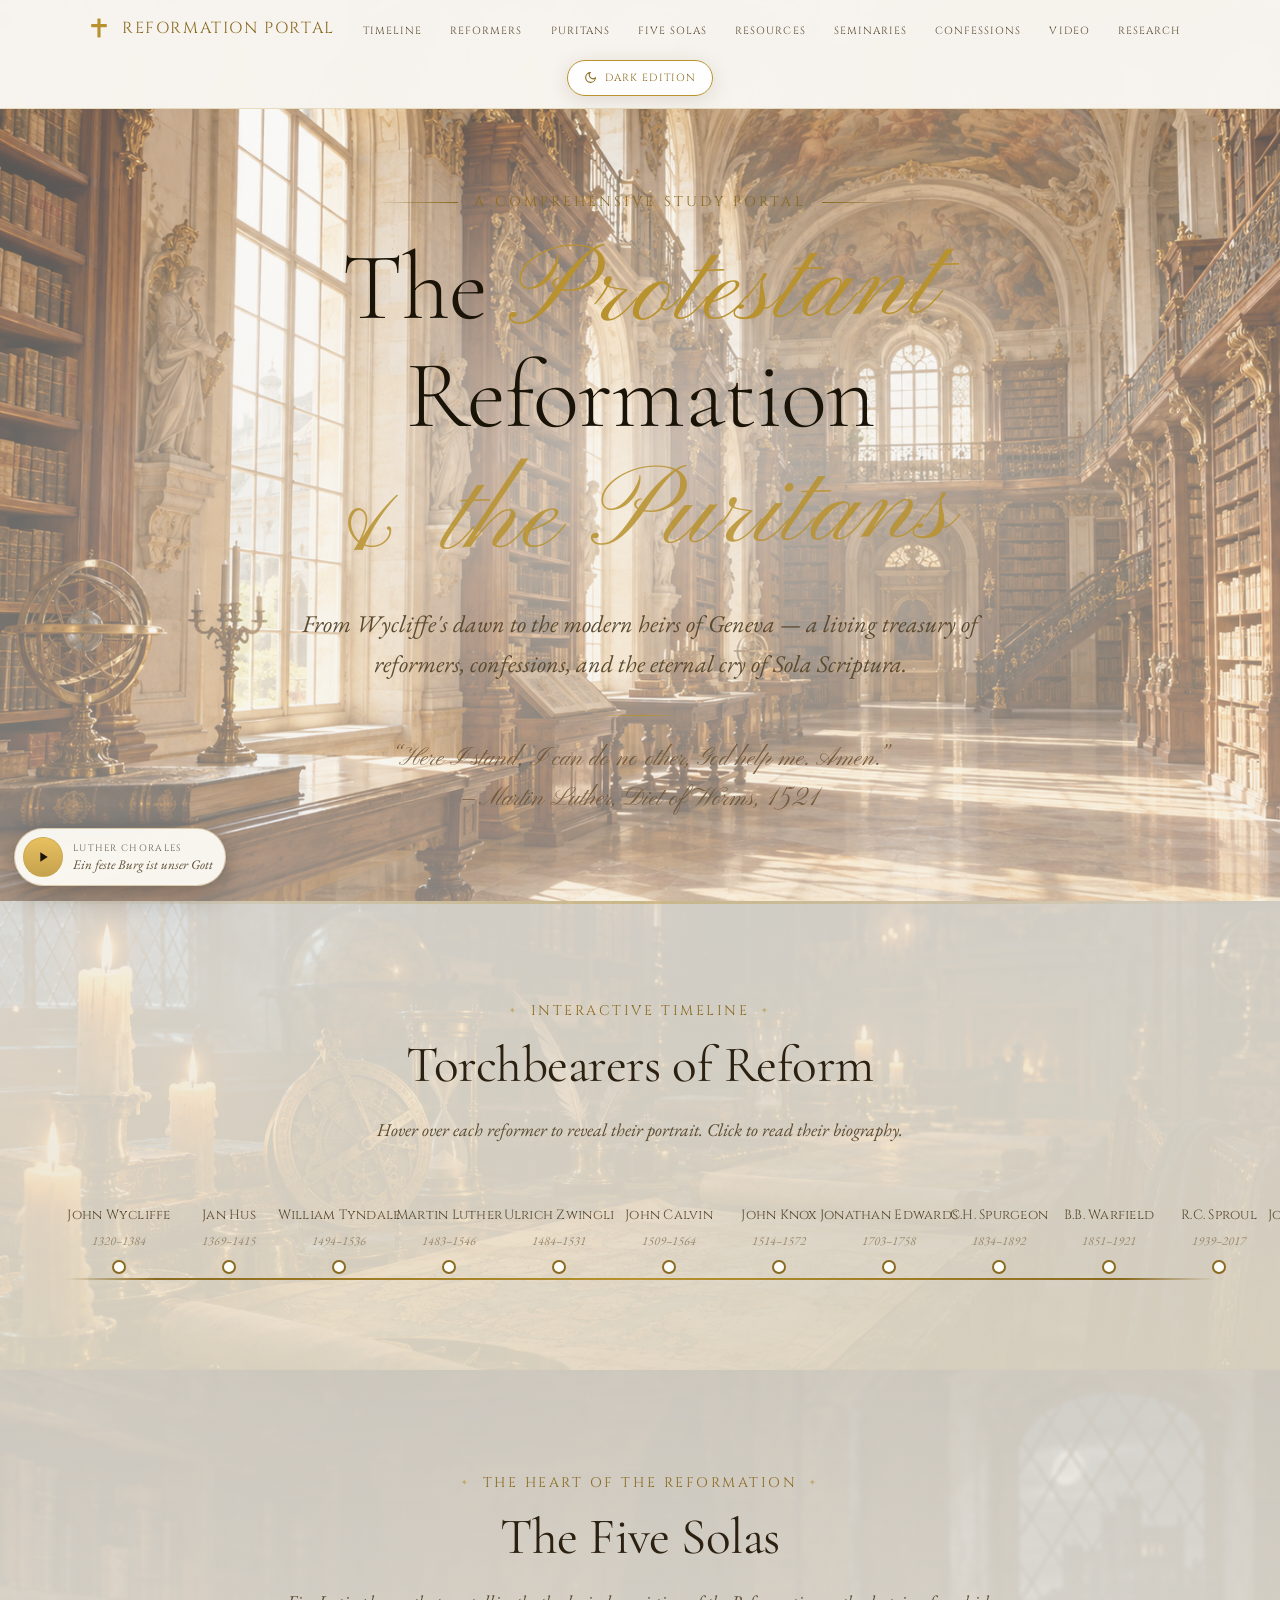
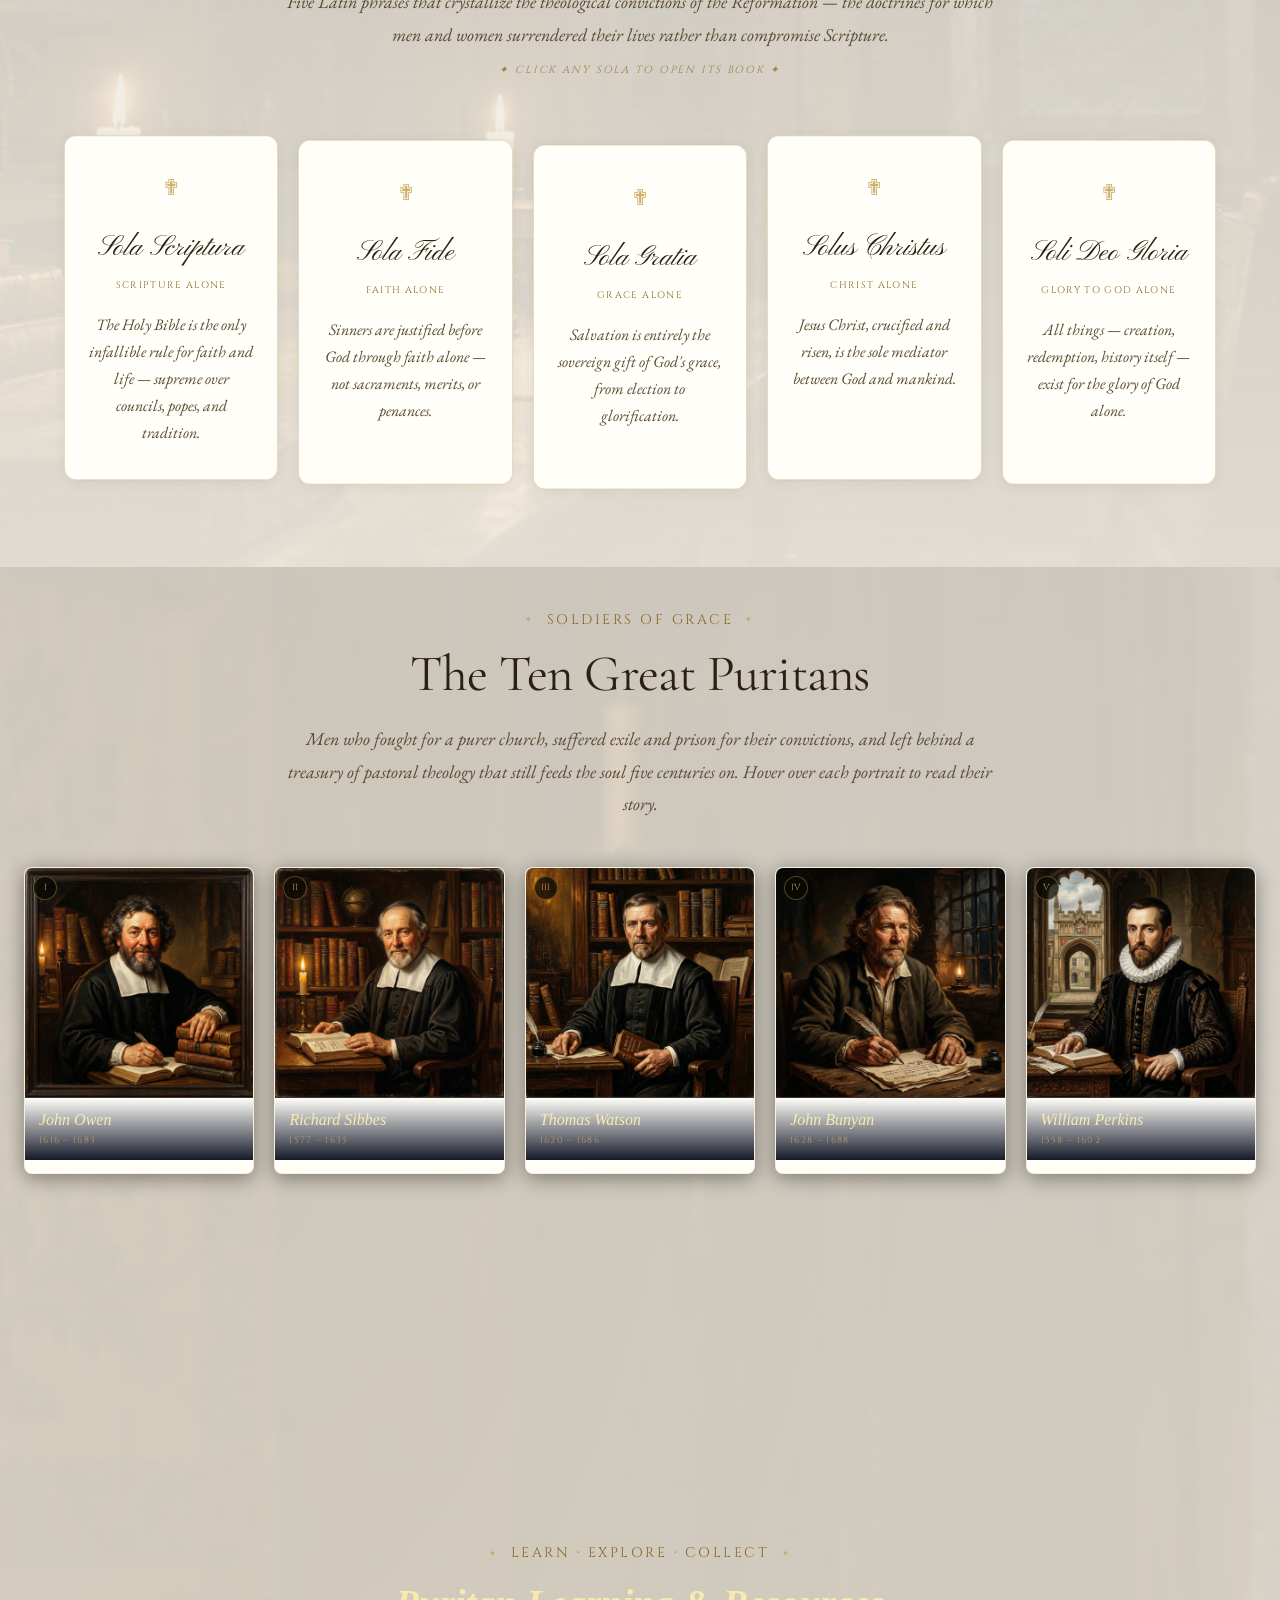
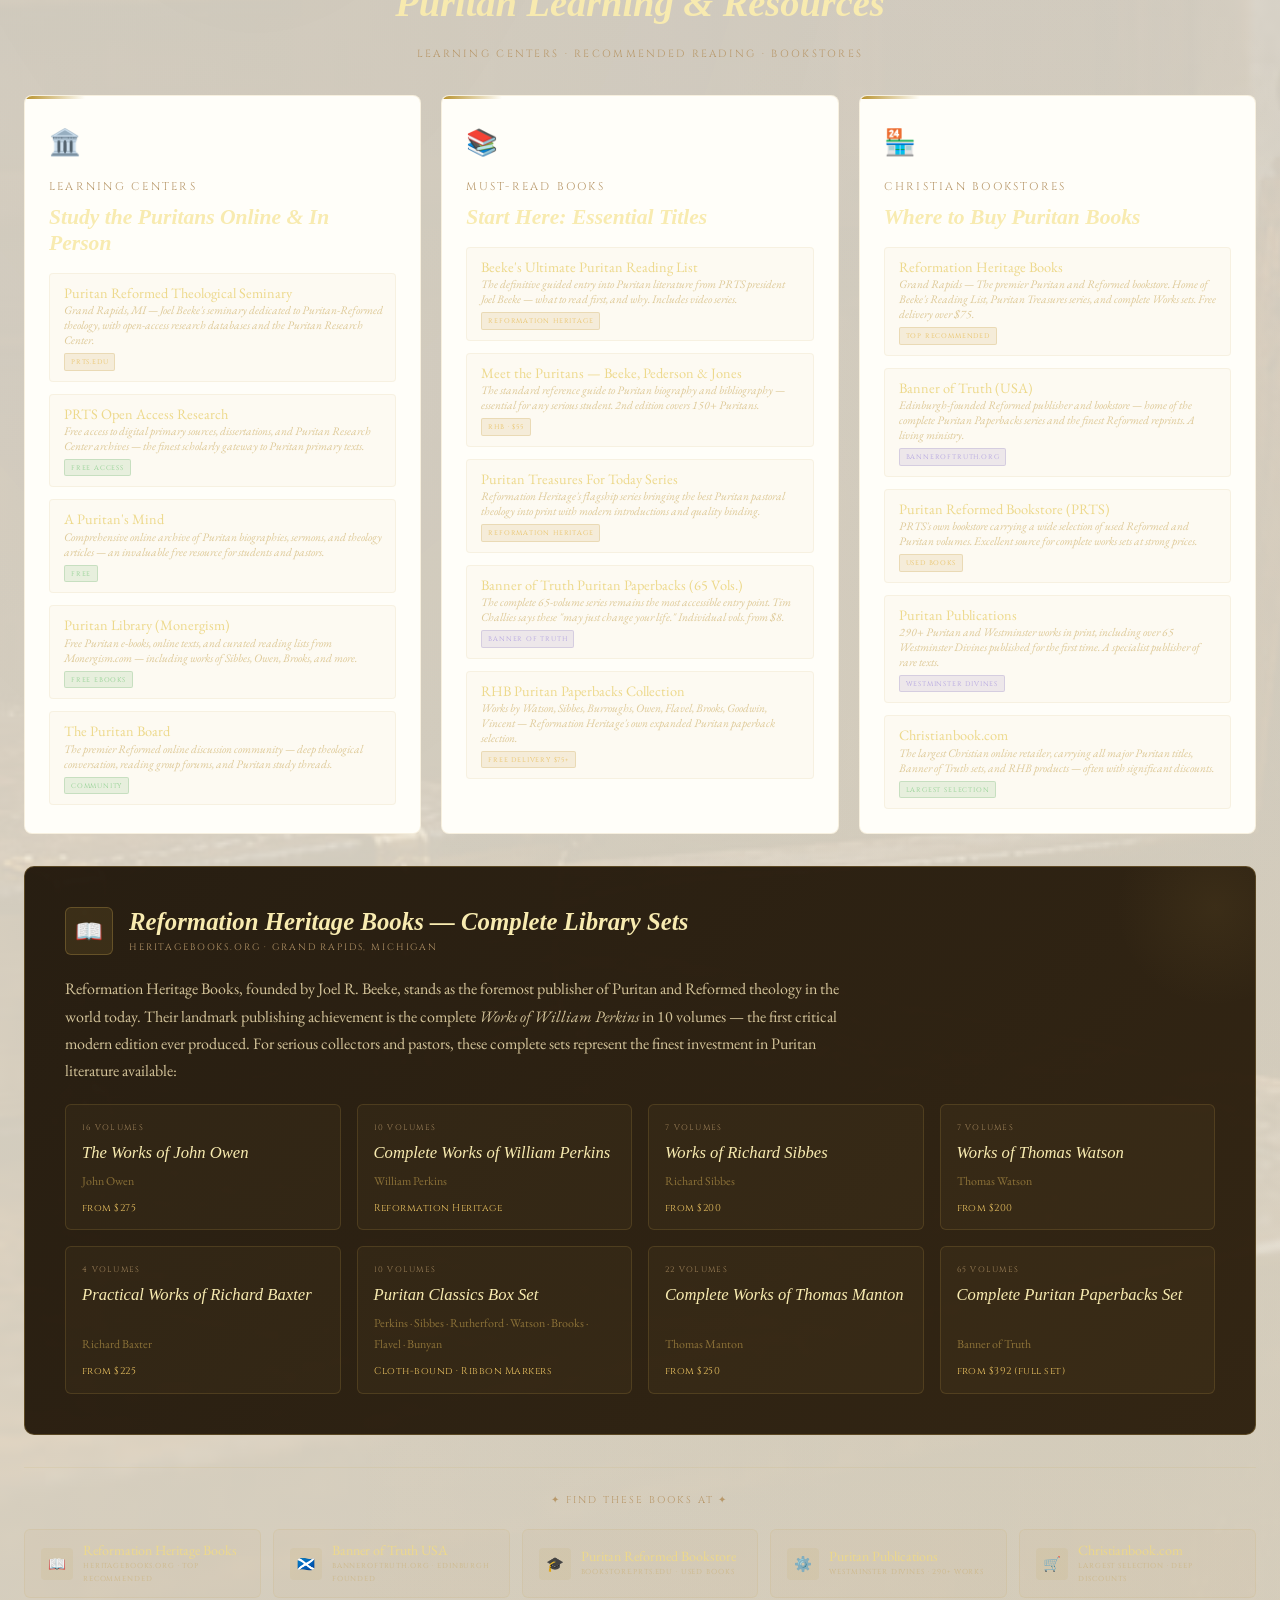
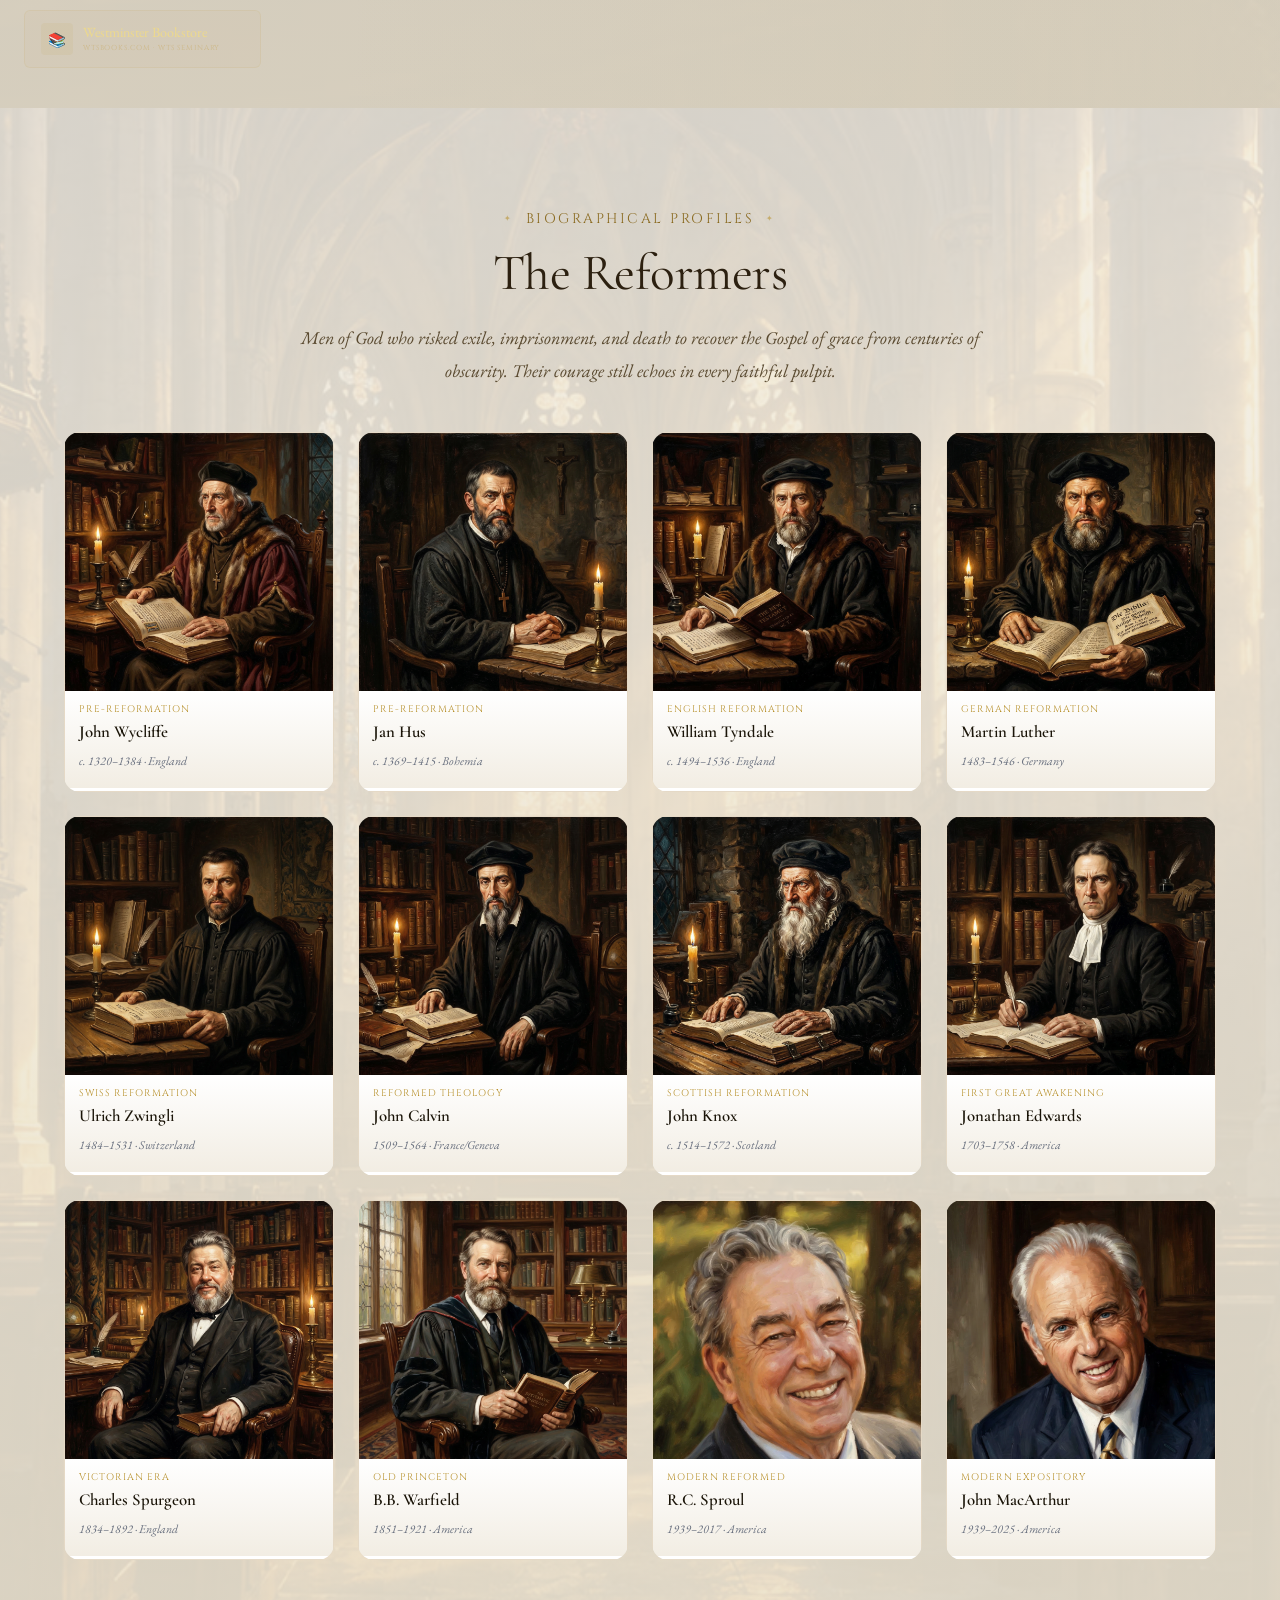
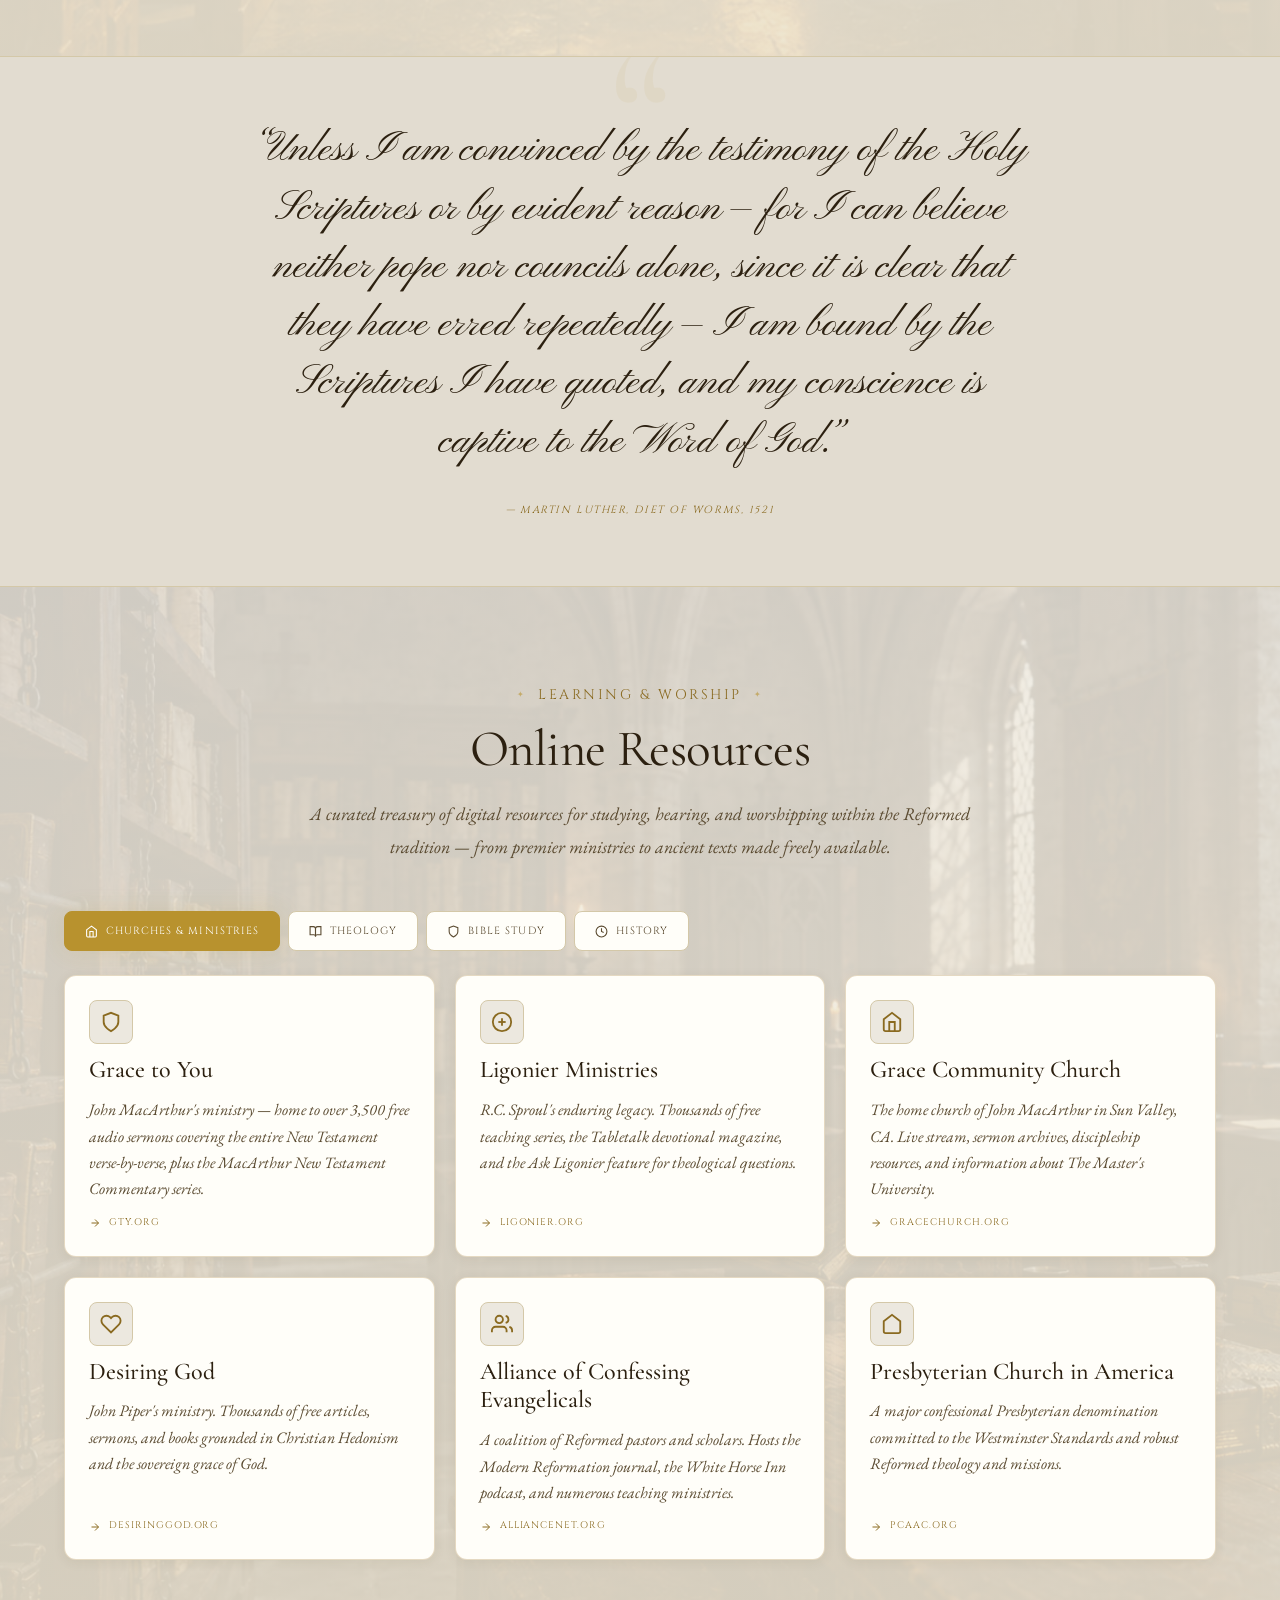
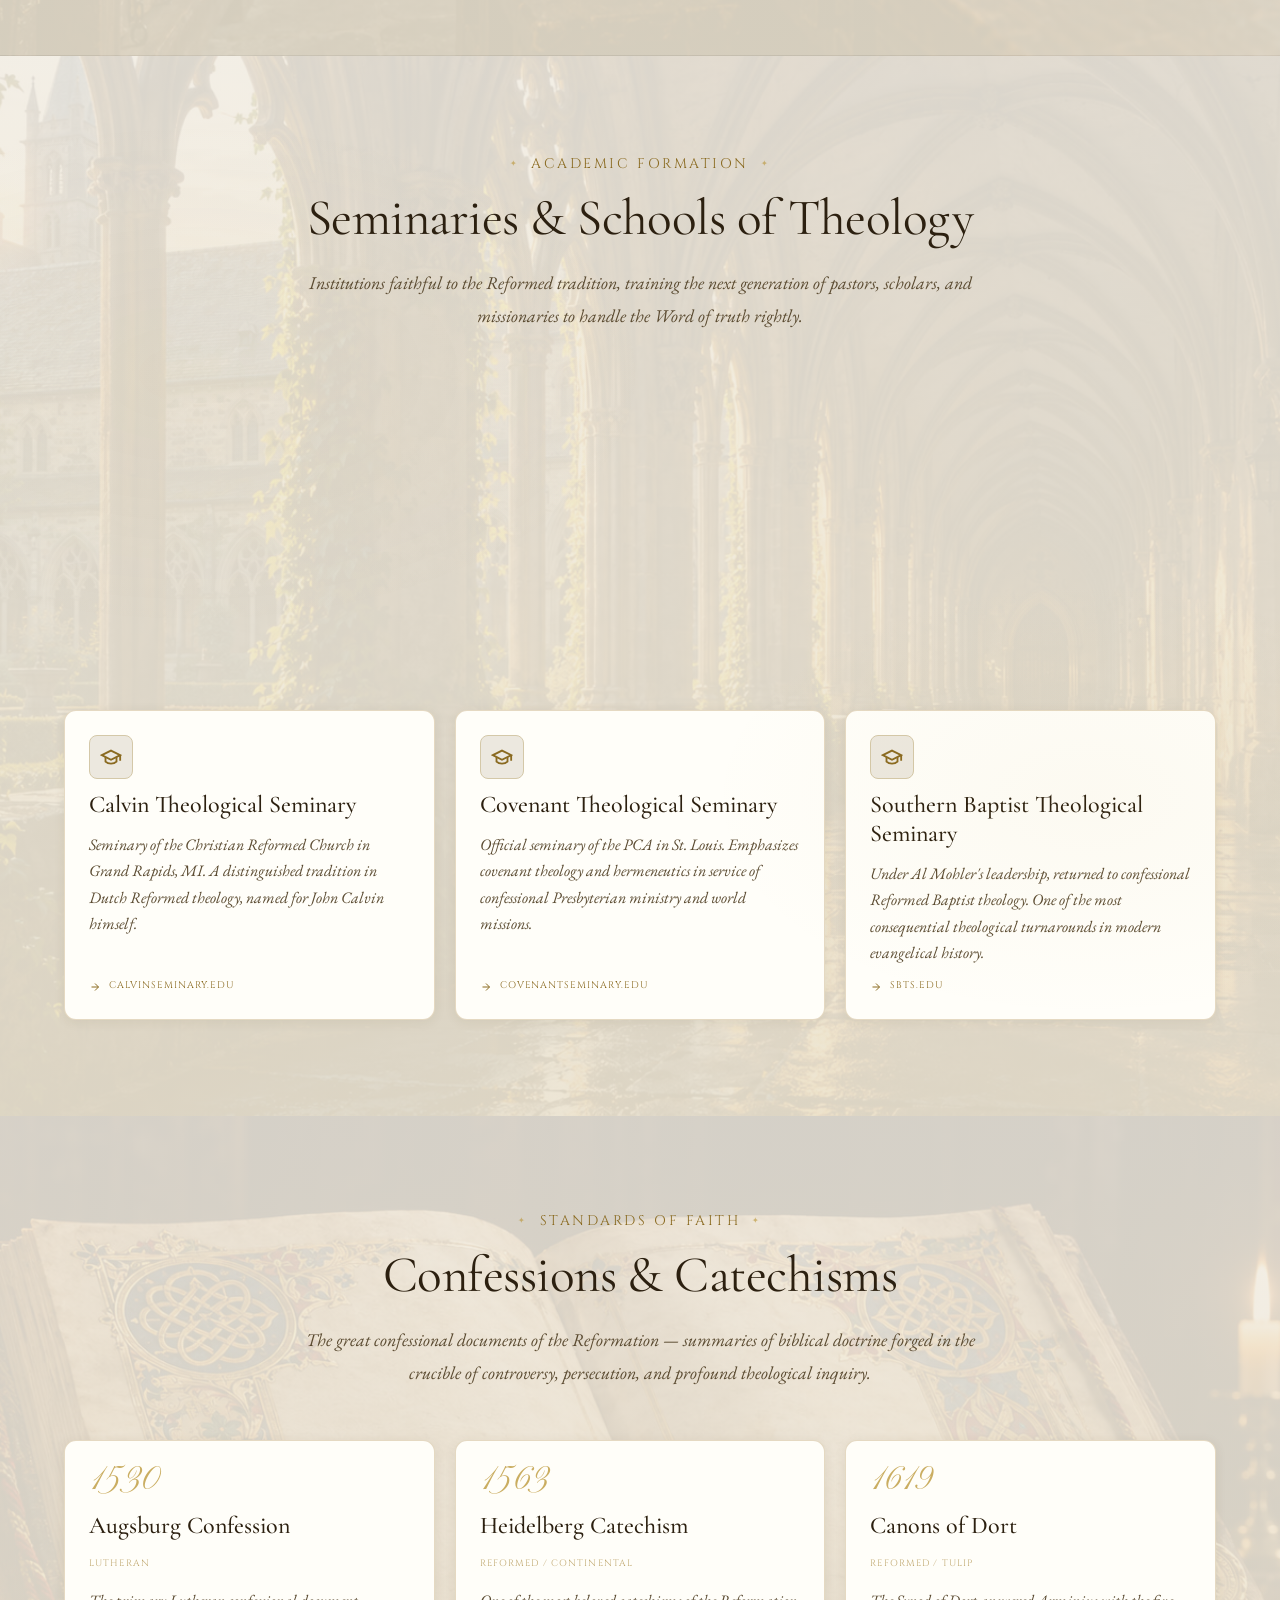
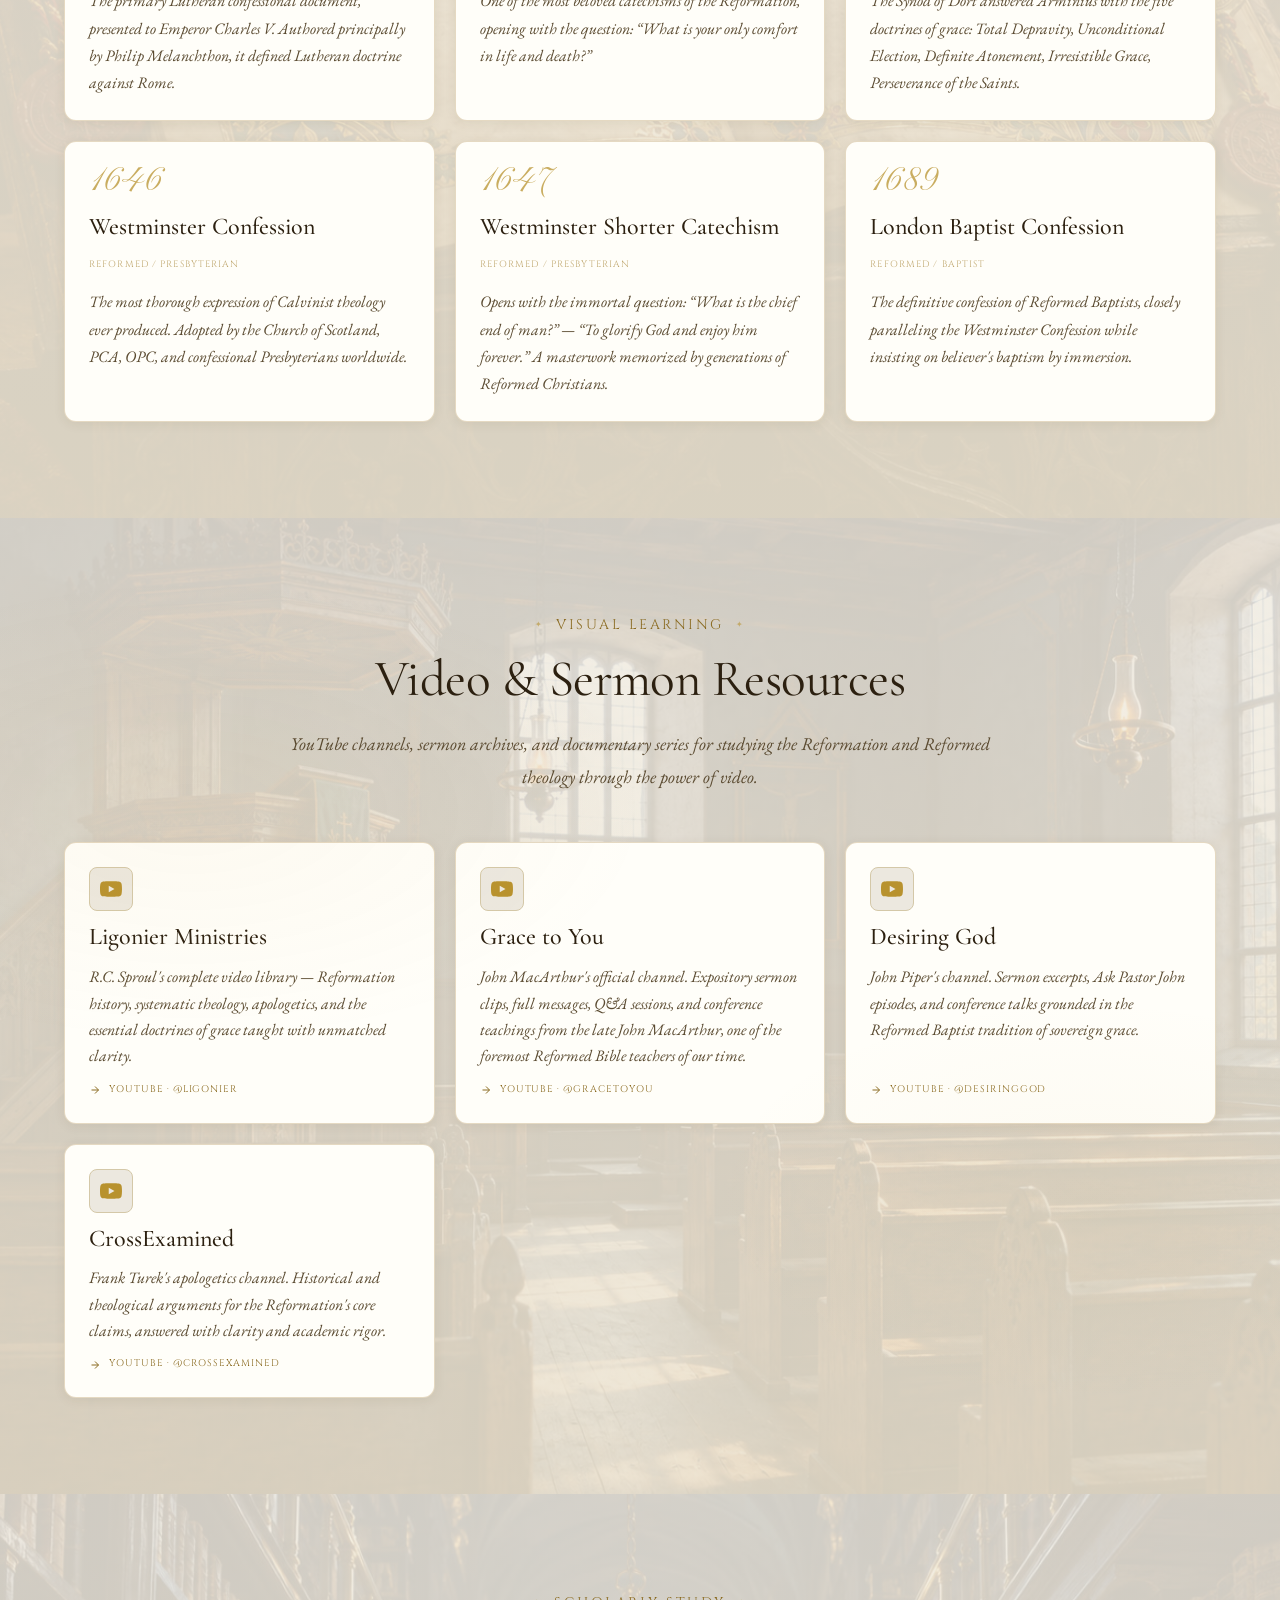
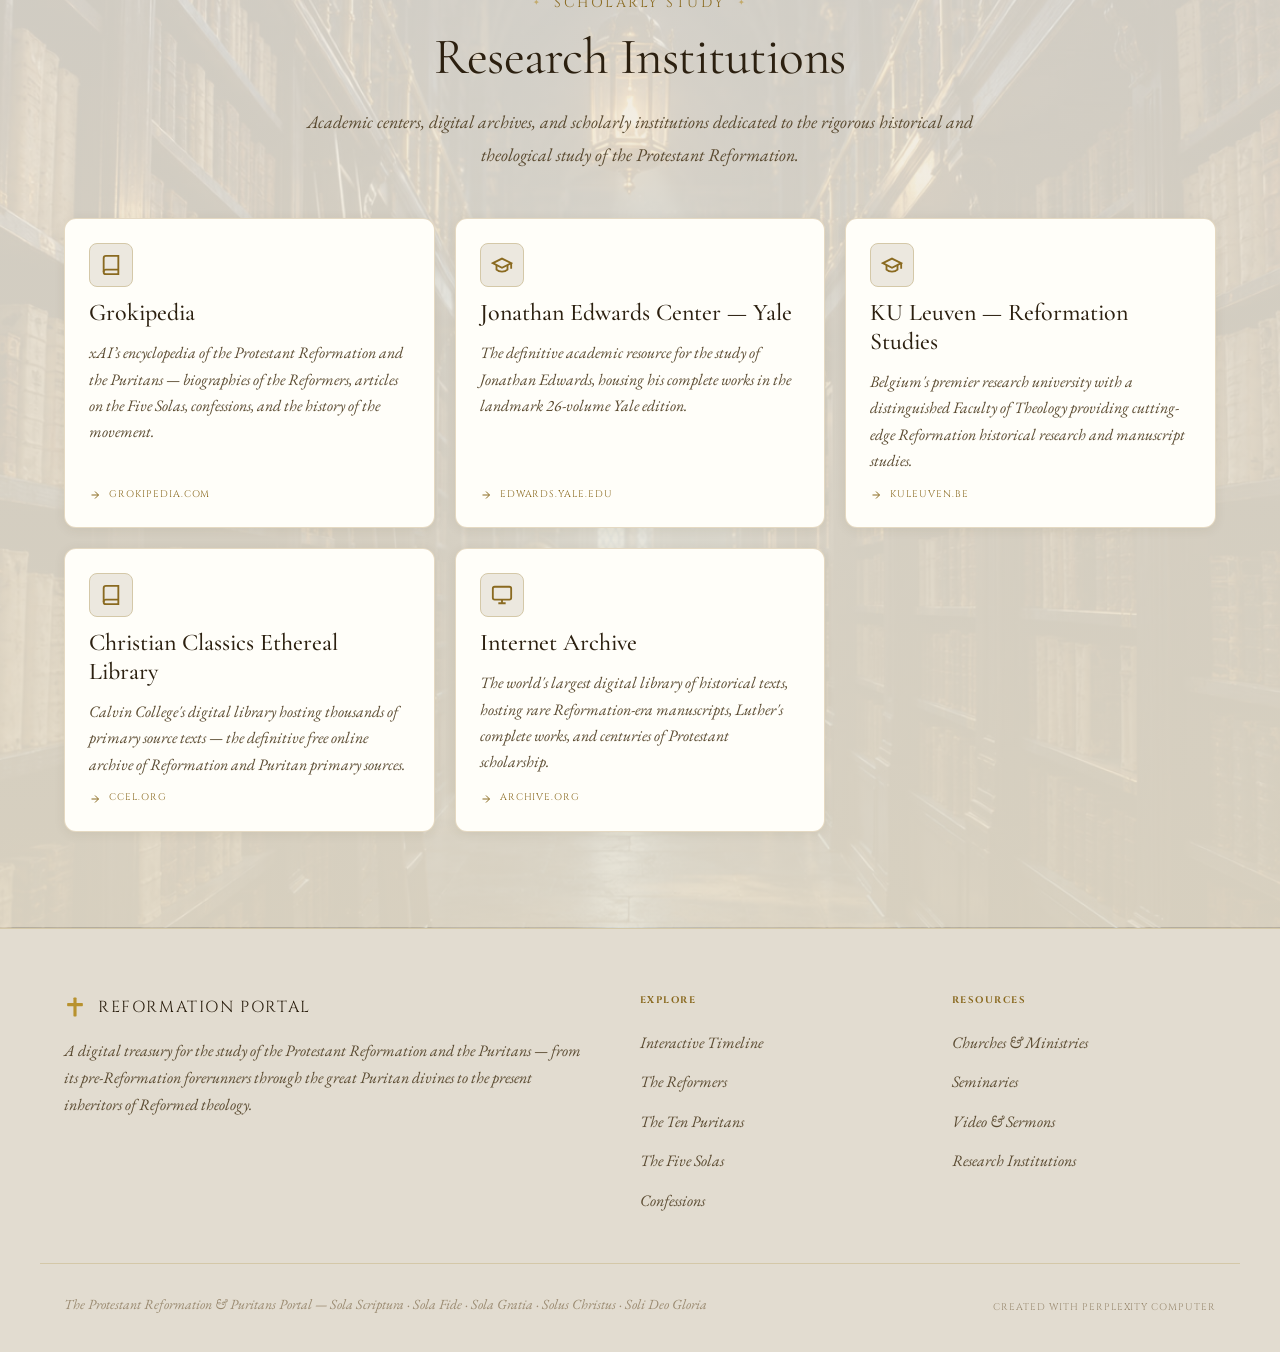
==== index-light.html @ d80cceb9 "Initial import from reformationportal.pplx.app" ====
<!DOCTYPE html>
<html lang="en">
<head>
<!--
   ______                            __
  / ____/___  ____ ___  ____  __  __/ /____  _____
 / /   / __ \/ __ `__ \/ __ \/ / / / __/ _ \/ ___/
/ /___/ /_/ / / / / / / /_/ / /_/ / /_/  __/ /
\____/\____/_/ /_/ /_/ .___/\__,_/\__/\___/_/
                    /_/
        Created with Perplexity Computer
        https://www.perplexity.ai/computer
-->
<meta name="generator" content="Perplexity Computer">
<meta name="author" content="Perplexity Computer">
<meta property="og:see_also" content="https://www.perplexity.ai/computer">
<link rel="author" href="https://www.perplexity.ai/computer">

<meta charset="UTF-8">
<meta name="viewport" content="width=device-width, initial-scale=1.0">
<title>The Protestant Reformation &amp; the Puritans — Light Edition</title>
<meta name="description" content="A comprehensive portal on the Protestant Reformation and the Puritans — from John Wycliffe to John MacArthur. Interactive timeline, reformers, Puritan fathers, resources, seminaries, and research.">

<link rel="preconnect" href="https://api.fontshare.com" crossorigin>
<link rel="preconnect" href="https://fonts.googleapis.com">
<link rel="preconnect" href="https://fonts.gstatic.com" crossorigin>
<link href="https://api.fontshare.com/v2/css?f[]=boska@400,500,700&display=swap" rel="stylesheet">
<link href="https://fonts.googleapis.com/css2?family=EB+Garamond:ital,wght@0,400..800;1,400..800&family=Cinzel:wght@400;500;600&family=Pinyon+Script&display=swap" rel="stylesheet">

<link rel="stylesheet" href="./style-light.css">
<link rel="stylesheet" href="./book-modal-light.css">
<link rel="stylesheet" href="./puritans.css">
<link rel="stylesheet" href="./scene-bgs.css">
</head>
<body class="edition-light">

<aside class="hymn-player" id="hymn-player" aria-label="Luther chorale background music">
  <button type="button" class="hymn-player-btn" id="hymn-toggle" aria-pressed="false" aria-label="Play Luther hymn strings">
    <svg class="icon-play" viewBox="0 0 24 24" aria-hidden="true"><path d="M8 5v14l11-7z"/></svg>
    <svg class="icon-pause" viewBox="0 0 24 24" aria-hidden="true"><path d="M6 5h4v14H6zm8 0h4v14h-4z"/></svg>
  </button>
  <div class="hymn-player-meta">
    <span class="hymn-player-kicker">Luther chorales</span>
    <span class="hymn-player-title">Ein feste Burg ist unser Gott</span>
  </div>
  <audio id="hymn-audio" autoplay playsinline preload="auto">
    <source src="./assets/hymn-ein-feste-burg.mp3" type="audio/mpeg">
  </audio>
</aside>

<!-- LUTHER ROSE BACKGROUND WATERMARK -->
<div class="luther-rose" aria-hidden="true"></div>

<!-- NAVIGATION -->
<nav class="site-nav" aria-label="Main navigation">
  <div class="nav-inner">
    <a href="#" class="nav-logo" aria-label="Reformation Portal Home">
      <svg width="22" height="22" viewBox="0 0 28 28" fill="none" aria-hidden="true">
        <rect x="12" y="2" width="4" height="24" rx="1" fill="#b8922e"/>
        <rect x="4" y="9" width="20" height="4" rx="1" fill="#b8922e"/>
      </svg>
      <span>Reformation Portal</span>
    </a>
    <ul class="nav-links" role="list">
      <li><a href="#timeline">Timeline</a></li>
      <li><a href="#reformers">Reformers</a></li>
      <li><a href="#puritans">Puritans</a></li>
      <li><a href="#five-solas">Five Solas</a></li>
      <li><a href="#resources">Resources</a></li>
      <li><a href="#seminaries">Seminaries</a></li>
      <li><a href="#confessions">Confessions</a></li>
      <li><a href="#youtube">Video</a></li>
      <li><a href="#research">Research</a></li>
    </ul>
    <a class="theme-toggle" href="./index.html" aria-label="Switch to dark theme">
      <svg width="13" height="13" viewBox="0 0 24 24" fill="none" stroke="currentColor" stroke-width="2"><path d="M21 12.79A9 9 0 1 1 11.21 3a7 7 0 0 0 9.79 9.79z"/></svg>
      Dark Edition
    </a>
  </div>
</nav>

<!-- HERO -->
<header class="hero" id="home">
  <div class="hero-bg" role="presentation"></div>
  <div class="hero-content">
    <p class="hero-eyebrow">A Comprehensive Study Portal</p>
    <h1 class="hero-title">The <span>Protestant</span> Reformation<br><span class="hero-subtitle-puritans">&amp; the Puritans</span></h1>
    <p class="hero-subtitle">
      From Wycliffe's dawn to the modern heirs of Geneva — a living treasury of reformers,
      confessions, and the eternal cry of <em>Sola Scriptura</em>.
    </p>
    <div class="gold-divider"></div>
    <p class="hero-verse">&ldquo;Here I stand, I can do no other, God help me. Amen.&rdquo;<br>— Martin Luther, Diet of Worms, 1521</p>
  </div>
</header>

<!-- TIMELINE -->
<section class="timeline-section" id="timeline">
  <div class="section-inner" style="padding: var(--space-10) var(--space-6) var(--space-4);">
    <div class="section-header" style="margin-bottom: var(--space-5);">
      <p class="section-eyebrow">Interactive Timeline</p>
      <h2 class="section-title">Torchbearers of Reform</h2>
      <p class="section-desc">Hover over each reformer to reveal their portrait. Click to read their biography.</p>
    </div>
  </div>
  <div class="timeline-container">
    <div class="timeline-track">
      <div class="timeline-items" role="list">

        <!-- 1. Wycliffe -->
        <a class="timeline-item" href="https://en.wikipedia.org/wiki/John_Wycliffe" target="_blank" rel="noopener noreferrer">
          <div class="tl-label"><span class="tl-name">John Wycliffe</span><span class="tl-date">1320–1384</span></div>
          <div class="tl-dot"></div>
          <div class="tl-tooltip">
            <div class="tl-tooltip-img-wrap">
              <span class="tl-era-badge">Pre-Reformation</span>
              <img src="./assets/wycliffe.png" alt="John Wycliffe" loading="lazy">
            </div>
            <div class="tl-tooltip-body">
              <span class="tl-tooltip-name">John Wycliffe</span>
              <p class="tl-tooltip-desc">Morning Star of the Reformation. First English Bible translator.</p>
              <a class="tl-tooltip-link" href="https://en.wikipedia.org/wiki/John_Wycliffe" target="_blank" rel="noopener noreferrer">Read biography →</a>
            </div>
          </div>
        </a>

        <!-- 2. Jan Hus -->
        <a class="timeline-item" href="https://en.wikipedia.org/wiki/Jan_Hus" target="_blank" rel="noopener noreferrer">
          <div class="tl-label"><span class="tl-name">Jan Hus</span><span class="tl-date">1369–1415</span></div>
          <div class="tl-dot"></div>
          <div class="tl-tooltip">
            <div class="tl-tooltip-img-wrap">
              <span class="tl-era-badge">Pre-Reformation</span>
              <img src="./assets/hus.png" alt="Jan Hus" loading="lazy">
            </div>
            <div class="tl-tooltip-body">
              <span class="tl-tooltip-name">Jan Hus</span>
              <p class="tl-tooltip-desc">Czech martyr burned at the Council of Constance.</p>
              <a class="tl-tooltip-link" href="https://en.wikipedia.org/wiki/Jan_Hus" target="_blank" rel="noopener noreferrer">Read biography →</a>
            </div>
          </div>
        </a>

        <!-- 3. Tyndale -->
        <a class="timeline-item" href="https://en.wikipedia.org/wiki/William_Tyndale" target="_blank" rel="noopener noreferrer">
          <div class="tl-label"><span class="tl-name">William Tyndale</span><span class="tl-date">1494–1536</span></div>
          <div class="tl-dot"></div>
          <div class="tl-tooltip">
            <div class="tl-tooltip-img-wrap">
              <span class="tl-era-badge">English Reformation</span>
              <img src="./assets/tyndale.png" alt="William Tyndale" loading="lazy">
            </div>
            <div class="tl-tooltip-body">
              <span class="tl-tooltip-name">William Tyndale</span>
              <p class="tl-tooltip-desc">First printed English New Testament. Martyred for his work.</p>
              <a class="tl-tooltip-link" href="https://en.wikipedia.org/wiki/William_Tyndale" target="_blank" rel="noopener noreferrer">Read biography →</a>
            </div>
          </div>
        </a>

        <!-- 4. Luther -->
        <a class="timeline-item" href="https://en.wikipedia.org/wiki/Martin_Luther" target="_blank" rel="noopener noreferrer">
          <div class="tl-label"><span class="tl-name">Martin Luther</span><span class="tl-date">1483–1546</span></div>
          <div class="tl-dot"></div>
          <div class="tl-tooltip">
            <div class="tl-tooltip-img-wrap">
              <span class="tl-era-badge">German Reformation</span>
              <img src="./assets/luther.png" alt="Martin Luther" loading="lazy">
            </div>
            <div class="tl-tooltip-body">
              <span class="tl-tooltip-name">Martin Luther</span>
              <p class="tl-tooltip-desc">95 Theses ignited the Reformation. Translated the German Bible.</p>
              <a class="tl-tooltip-link" href="https://en.wikipedia.org/wiki/Martin_Luther" target="_blank" rel="noopener noreferrer">Read biography →</a>
            </div>
          </div>
        </a>

        <!-- 5. Zwingli -->
        <a class="timeline-item" href="https://en.wikipedia.org/wiki/Huldrych_Zwingli" target="_blank" rel="noopener noreferrer">
          <div class="tl-label"><span class="tl-name">Ulrich Zwingli</span><span class="tl-date">1484–1531</span></div>
          <div class="tl-dot"></div>
          <div class="tl-tooltip">
            <div class="tl-tooltip-img-wrap">
              <span class="tl-era-badge">Swiss Reformation</span>
              <img src="./assets/zwingli.png" alt="Ulrich Zwingli" loading="lazy">
            </div>
            <div class="tl-tooltip-body">
              <span class="tl-tooltip-name">Ulrich Zwingli</span>
              <p class="tl-tooltip-desc">Led the Reformation in Zurich. Died in battle defending Protestantism.</p>
              <a class="tl-tooltip-link" href="https://en.wikipedia.org/wiki/Huldrych_Zwingli" target="_blank" rel="noopener noreferrer">Read biography →</a>
            </div>
          </div>
        </a>

        <!-- 6. Calvin -->
        <a class="timeline-item" href="https://en.wikipedia.org/wiki/John_Calvin" target="_blank" rel="noopener noreferrer">
          <div class="tl-label"><span class="tl-name">John Calvin</span><span class="tl-date">1509–1564</span></div>
          <div class="tl-dot"></div>
          <div class="tl-tooltip">
            <div class="tl-tooltip-img-wrap">
              <span class="tl-era-badge">Reformed Theology</span>
              <img src="./assets/calvin.png" alt="John Calvin" loading="lazy">
            </div>
            <div class="tl-tooltip-body">
              <span class="tl-tooltip-name">John Calvin</span>
              <p class="tl-tooltip-desc">Institutes of the Christian Religion. Father of Calvinism.</p>
              <a class="tl-tooltip-link" href="https://en.wikipedia.org/wiki/John_Calvin" target="_blank" rel="noopener noreferrer">Read biography →</a>
            </div>
          </div>
        </a>

        <!-- 7. Knox -->
        <a class="timeline-item" href="https://en.wikipedia.org/wiki/John_Knox" target="_blank" rel="noopener noreferrer">
          <div class="tl-label"><span class="tl-name">John Knox</span><span class="tl-date">1514–1572</span></div>
          <div class="tl-dot"></div>
          <div class="tl-tooltip">
            <div class="tl-tooltip-img-wrap">
              <span class="tl-era-badge">Scottish Reformation</span>
              <img src="./assets/knox.png" alt="John Knox" loading="lazy">
            </div>
            <div class="tl-tooltip-body">
              <span class="tl-tooltip-name">John Knox</span>
              <p class="tl-tooltip-desc">Founder of Presbyterianism. Scotland's lion of Reform.</p>
              <a class="tl-tooltip-link" href="https://en.wikipedia.org/wiki/John_Knox" target="_blank" rel="noopener noreferrer">Read biography →</a>
            </div>
          </div>
        </a>

        <!-- 8. Edwards -->
        <a class="timeline-item" href="https://en.wikipedia.org/wiki/Jonathan_Edwards_(theologian)" target="_blank" rel="noopener noreferrer">
          <div class="tl-label"><span class="tl-name">Jonathan Edwards</span><span class="tl-date">1703–1758</span></div>
          <div class="tl-dot"></div>
          <div class="tl-tooltip">
            <div class="tl-tooltip-img-wrap">
              <span class="tl-era-badge">Great Awakening</span>
              <img src="./assets/edwards.png" alt="Jonathan Edwards" loading="lazy">
            </div>
            <div class="tl-tooltip-body">
              <span class="tl-tooltip-name">Jonathan Edwards</span>
              <p class="tl-tooltip-desc">America's greatest Puritan theologian. First Great Awakening.</p>
              <a class="tl-tooltip-link" href="https://en.wikipedia.org/wiki/Jonathan_Edwards_(theologian)" target="_blank" rel="noopener noreferrer">Read biography →</a>
            </div>
          </div>
        </a>

        <!-- 9. Spurgeon -->
        <a class="timeline-item" href="https://en.wikipedia.org/wiki/Charles_Spurgeon" target="_blank" rel="noopener noreferrer">
          <div class="tl-label"><span class="tl-name">C.H. Spurgeon</span><span class="tl-date">1834–1892</span></div>
          <div class="tl-dot"></div>
          <div class="tl-tooltip">
            <div class="tl-tooltip-img-wrap">
              <span class="tl-era-badge">Victorian Era</span>
              <img src="./assets/spurgeon.png" alt="Charles Spurgeon" loading="lazy">
            </div>
            <div class="tl-tooltip-body">
              <span class="tl-tooltip-name">Charles Spurgeon</span>
              <p class="tl-tooltip-desc">Prince of Preachers. Preached to 10 million people.</p>
              <a class="tl-tooltip-link" href="https://en.wikipedia.org/wiki/Charles_Spurgeon" target="_blank" rel="noopener noreferrer">Read biography →</a>
            </div>
          </div>
        </a>

        <!-- 10. Warfield -->
        <a class="timeline-item" href="https://banneroftruth.org/us/about/banner-authors/b-b-warfield/" target="_blank" rel="noopener noreferrer">
          <div class="tl-label"><span class="tl-name">B.B. Warfield</span><span class="tl-date">1851–1921</span></div>
          <div class="tl-dot"></div>
          <div class="tl-tooltip">
            <div class="tl-tooltip-img-wrap">
              <span class="tl-era-badge">Old Princeton</span>
              <img src="./assets/warfield.png" alt="B.B. Warfield" loading="lazy">
            </div>
            <div class="tl-tooltip-body">
              <span class="tl-tooltip-name">B.B. Warfield</span>
              <p class="tl-tooltip-desc">Princeton's defender of biblical inerrancy and sovereignty.</p>
              <a class="tl-tooltip-link" href="https://banneroftruth.org/us/about/banner-authors/b-b-warfield/" target="_blank" rel="noopener noreferrer">Read biography →</a>
            </div>
          </div>
        </a>

        <!-- 11. R.C. Sproul -->
        <a class="timeline-item" href="https://learn.ligonier.org/articles/r-c-sproul-man-called-god" target="_blank" rel="noopener noreferrer">
          <div class="tl-label"><span class="tl-name">R.C. Sproul</span><span class="tl-date">1939–2017</span></div>
          <div class="tl-dot"></div>
          <div class="tl-tooltip">
            <div class="tl-tooltip-img-wrap">
              <span class="tl-era-badge">Modern Reformed</span>
              <img src="./assets/sproul.png" alt="R.C. Sproul" loading="lazy">
            </div>
            <div class="tl-tooltip-body">
              <span class="tl-tooltip-name">R.C. Sproul</span>
              <p class="tl-tooltip-desc">Founder of Ligonier Ministries. Champion of the holiness of God.</p>
              <a class="tl-tooltip-link" href="https://learn.ligonier.org/articles/r-c-sproul-man-called-god" target="_blank" rel="noopener noreferrer">Read biography →</a>
            </div>
          </div>
        </a>

        <!-- 12. MacArthur -->
        <a class="timeline-item" href="https://www.gracechurch.org/leader/macarthur/john" target="_blank" rel="noopener noreferrer">
          <div class="tl-label"><span class="tl-name">John MacArthur</span><span class="tl-date">1939–2025</span></div>
          <div class="tl-dot"></div>
          <div class="tl-tooltip">
            <div class="tl-tooltip-img-wrap">
              <span class="tl-era-badge">Modern Reformed</span>
              <img src="./assets/macarthur.png" alt="John MacArthur" loading="lazy">
            </div>
            <div class="tl-tooltip-body">
              <span class="tl-tooltip-name">John MacArthur</span>
              <p class="tl-tooltip-desc">Pastor, author, president of The Master's Seminary. Grace to You.</p>
              <a class="tl-tooltip-link" href="https://www.gracechurch.org/leader/macarthur/john" target="_blank" rel="noopener noreferrer">Read biography →</a>
            </div>
          </div>
        </a>

      </div><!-- .timeline-items -->
    </div><!-- .timeline-track -->
  </div><!-- .timeline-container -->
</section>

<!-- FIVE SOLAS -->
<section class="section section--alt" id="five-solas">
  <div class="solas-study-bg" aria-hidden="true">
    <video autoplay muted loop playsinline preload="metadata" poster="./assets/luther-study-poster.png">
      <source src="./assets/luther-study.mp4" type="video/mp4">
    </video>
  </div>
  <div class="section-inner">
    <div class="section-header">
      <p class="section-eyebrow">The Heart of the Reformation</p>
      <h2 class="section-title">The Five Solas</h2>
      <p class="section-desc">Five Latin phrases that crystallize the theological convictions of the Reformation — the doctrines for which men and women surrendered their lives rather than compromise Scripture.<br><span style="font-family:'Cinzel',serif;font-size:0.65rem;letter-spacing:0.18em;text-transform:uppercase;color:#8a6a20;opacity:0.75;">✦ Click any sola to open its book ✦</span></p>
    </div>
    <div class="solas-grid reveal-stagger">
      <div class="sola-card reveal" data-sola="scriptura" title="Click to open the Book of Sola Scriptura">
        <div class="ornament-cross">✟</div>
        <span class="sola-latin">Sola Scriptura</span>
        <span class="sola-meaning">Scripture Alone</span>
        <p class="sola-desc">The Holy Bible is the only infallible rule for faith and life — supreme over councils, popes, and tradition.</p>
      </div>
      <div class="sola-card reveal" data-sola="fide" title="Click to open the Book of Sola Fide">
        <div class="ornament-cross">✟</div>
        <span class="sola-latin">Sola Fide</span>
        <span class="sola-meaning">Faith Alone</span>
        <p class="sola-desc">Sinners are justified before God through faith alone — not sacraments, merits, or penances.</p>
      </div>
      <div class="sola-card reveal" data-sola="gratia" title="Click to open the Book of Sola Gratia">
        <div class="ornament-cross">✟</div>
        <span class="sola-latin">Sola Gratia</span>
        <span class="sola-meaning">Grace Alone</span>
        <p class="sola-desc">Salvation is entirely the sovereign gift of God's grace, from election to glorification.</p>
      </div>
      <div class="sola-card reveal" data-sola="christus" title="Click to open the Book of Solus Christus">
        <div class="ornament-cross">✟</div>
        <span class="sola-latin">Solus Christus</span>
        <span class="sola-meaning">Christ Alone</span>
        <p class="sola-desc">Jesus Christ, crucified and risen, is the sole mediator between God and mankind.</p>
      </div>
      <div class="sola-card reveal" data-sola="gloria" title="Click to open the Book of Soli Deo Gloria">
        <div class="ornament-cross">✟</div>
        <span class="sola-latin">Soli Deo Gloria</span>
        <span class="sola-meaning">Glory to God Alone</span>
        <p class="sola-desc">All things — creation, redemption, history itself — exist for the glory of God alone.</p>
      </div>
    </div>
  </div>
</section>

<!-- ════════════════════════════════════════════════════════
     TOP 10 PURITANS SECTION
     ════════════════════════════════════════════════════════ -->
<section class="puritans-section section" id="puritans">
  <div class="section-inner">
    <div class="section-header">
      <p class="section-eyebrow">Soldiers of Grace</p>
      <h2 class="section-title">The Ten Great Puritans</h2>
      <p class="section-desc">Men who fought for a purer church, suffered exile and prison for their convictions, and left behind a treasury of pastoral theology that still feeds the soul five centuries on. <em>Hover over each portrait to read their story.</em></p>
    </div>
  </div>

  <!-- Puritan Cards Grid -->
  <div class="puritans-grid reveal-stagger">

    <!-- 1. John Owen -->
    <div class="puritan-card reveal" tabindex="0" aria-label="John Owen — hover to read biography">
      <div class="puritan-card-inner">
        <div class="puritan-card-front">
          <span class="puritan-num-badge">I</span>
          <img src="./assets/puritan-owen.png" alt="John Owen, Puritan theologian" loading="lazy">
          <div class="puritan-front-info">
            <span class="puritan-front-name">John Owen</span>
            <span class="puritan-front-dates">1616 – 1683</span>
          </div>
          <span class="puritan-front-hint">Hover to Explore</span>
        </div>
        <div class="puritan-card-back">
          <div class="puritan-back-rule"><span class="puritan-back-rule-icon">✟</span></div>
          <span class="puritan-back-name">John Owen</span>
          <span class="puritan-back-title">The Prince of the Puritans · Oxford · England</span>
          <p class="puritan-back-bio">Called the Prince of Puritans, Owen served as Vice-Chancellor of Oxford under Cromwell, championed Congregationalism, and wrote over 80 volumes of theology. His works on sin, the Holy Spirit, and Christ remain unequalled in depth and pastoral warmth.</p>
          <blockquote class="puritan-back-quote">"He who has slight thoughts of sin never had great thoughts of God."</blockquote>
          <a class="puritan-back-cta" href="https://en.wikipedia.org/wiki/John_Owen_(theologian)" target="_blank" rel="noopener noreferrer">✦ Read Biography</a>
        </div>
      </div>
    </div>

    <!-- 2. Richard Sibbes -->
    <div class="puritan-card reveal" tabindex="0" aria-label="Richard Sibbes — hover to read biography">
      <div class="puritan-card-inner">
        <div class="puritan-card-front">
          <span class="puritan-num-badge">II</span>
          <img src="./assets/puritan-sibbes.png" alt="Richard Sibbes, Puritan preacher" loading="lazy">
          <div class="puritan-front-info">
            <span class="puritan-front-name">Richard Sibbes</span>
            <span class="puritan-front-dates">1577 – 1635</span>
          </div>
          <span class="puritan-front-hint">Hover to Explore</span>
        </div>
        <div class="puritan-card-back">
          <div class="puritan-back-rule"><span class="puritan-back-rule-icon">✟</span></div>
          <span class="puritan-back-name">Richard Sibbes</span>
          <span class="puritan-back-title">The Sweet Dropper · Cambridge · England</span>
          <p class="puritan-back-bio">Known as "The Sweet Dropper" for his tender, comforting preaching, Sibbes revived Cambridge with his lectures at Holy Trinity. His <em>Bruised Reed</em> converted many and deeply influenced Puritanism's pastoral warmth and evangelical tone.</p>
          <blockquote class="puritan-back-quote">"God loves with a love of compassion; he pities our infirmities."</blockquote>
          <a class="puritan-back-cta" href="https://en.wikipedia.org/wiki/Richard_Sibbes" target="_blank" rel="noopener noreferrer">✦ Read Biography</a>
        </div>
      </div>
    </div>

    <!-- 3. Thomas Watson -->
    <div class="puritan-card reveal" tabindex="0" aria-label="Thomas Watson — hover to read biography">
      <div class="puritan-card-inner">
        <div class="puritan-card-front">
          <span class="puritan-num-badge">III</span>
          <img src="./assets/puritan-watson.png" alt="Thomas Watson, Westminster divine" loading="lazy">
          <div class="puritan-front-info">
            <span class="puritan-front-name">Thomas Watson</span>
            <span class="puritan-front-dates">1620 – 1686</span>
          </div>
          <span class="puritan-front-hint">Hover to Explore</span>
        </div>
        <div class="puritan-card-back">
          <div class="puritan-back-rule"><span class="puritan-back-rule-icon">✟</span></div>
          <span class="puritan-back-name">Thomas Watson</span>
          <span class="puritan-back-title">Westminster Divine · London · England</span>
          <p class="puritan-back-bio">A Westminster Assembly participant ejected in 1662, Watson's <em>A Body of Practical Divinity</em> remains the most accessible exposition of the Westminster Shorter Catechism. His vivid, aphoristic style makes deep theology instantly graspable.</p>
          <blockquote class="puritan-back-quote">"Thankfulness is the tune of heaven."</blockquote>
          <a class="puritan-back-cta" href="https://en.wikipedia.org/wiki/Thomas_Watson_(Puritan)" target="_blank" rel="noopener noreferrer">✦ Read Biography</a>
        </div>
      </div>
    </div>

    <!-- 4. John Bunyan -->
    <div class="puritan-card reveal" tabindex="0" aria-label="John Bunyan — hover to read biography">
      <div class="puritan-card-inner">
        <div class="puritan-card-front">
          <span class="puritan-num-badge">IV</span>
          <img src="./assets/puritan-bunyan.png" alt="John Bunyan, author of Pilgrim's Progress" loading="lazy">
          <div class="puritan-front-info">
            <span class="puritan-front-name">John Bunyan</span>
            <span class="puritan-front-dates">1628 – 1688</span>
          </div>
          <span class="puritan-front-hint">Hover to Explore</span>
        </div>
        <div class="puritan-card-back">
          <div class="puritan-back-rule"><span class="puritan-back-rule-icon">✟</span></div>
          <span class="puritan-back-name">John Bunyan</span>
          <span class="puritan-back-title">Tinker-Preacher · Bedford · England</span>
          <p class="puritan-back-bio">A tinker who became the greatest Puritan storyteller. Imprisoned twelve years for unlicensed preaching, Bunyan wrote <em>The Pilgrim's Progress</em> — the most widely read book after the Bible. His courage and creativity remain an unmatched legacy.</p>
          <blockquote class="puritan-back-quote">"You have not lived today until you have done something for someone who can never repay you."</blockquote>
          <a class="puritan-back-cta" href="https://en.wikipedia.org/wiki/John_Bunyan" target="_blank" rel="noopener noreferrer">✦ Read Biography</a>
        </div>
      </div>
    </div>

    <!-- 5. William Perkins -->
    <div class="puritan-card reveal" tabindex="0" aria-label="William Perkins — hover to read biography">
      <div class="puritan-card-inner">
        <div class="puritan-card-front">
          <span class="puritan-num-badge">V</span>
          <img src="./assets/puritan-perkins.png" alt="William Perkins, Father of Puritanism" loading="lazy">
          <div class="puritan-front-info">
            <span class="puritan-front-name">William Perkins</span>
            <span class="puritan-front-dates">1558 – 1602</span>
          </div>
          <span class="puritan-front-hint">Hover to Explore</span>
        </div>
        <div class="puritan-card-back">
          <div class="puritan-back-rule"><span class="puritan-back-rule-icon">✟</span></div>
          <span class="puritan-back-name">William Perkins</span>
          <span class="puritan-back-title">Father of Puritanism · Cambridge · England</span>
          <p class="puritan-back-bio">Converted from a life of drunkenness at Cambridge, Perkins became the foundational architect of Puritan theology. His <em>Art of Prophesying</em> shaped a generation of preachers; his complete works now run to ten volumes from Reformation Heritage Books.</p>
          <blockquote class="puritan-back-quote">"The Word of God alone is the foundation of all learning."</blockquote>
          <a class="puritan-back-cta" href="https://en.wikipedia.org/wiki/William_Perkins_(theologian)" target="_blank" rel="noopener noreferrer">✦ Read Biography</a>
        </div>
      </div>
    </div>

    <!-- 6. Thomas Brooks -->
    <div class="puritan-card reveal" tabindex="0" aria-label="Thomas Brooks — hover to read biography">
      <div class="puritan-card-inner">
        <div class="puritan-card-front">
          <span class="puritan-num-badge">VI</span>
          <img src="./assets/puritan-brooks.png" alt="Thomas Brooks, Puritan preacher" loading="lazy">
          <div class="puritan-front-info">
            <span class="puritan-front-name">Thomas Brooks</span>
            <span class="puritan-front-dates">1608 – 1680</span>
          </div>
          <span class="puritan-front-hint">Hover to Explore</span>
        </div>
        <div class="puritan-card-back">
          <div class="puritan-back-rule"><span class="puritan-back-rule-icon">✟</span></div>
          <span class="puritan-back-name">Thomas Brooks</span>
          <span class="puritan-back-title">London Preacher · England</span>
          <p class="puritan-back-bio">Beloved London preacher and prolific writer, Brooks excelled in diagnosing the devices of Satan and prescribing gospel remedies. His <em>Precious Remedies Against Satan's Devices</em> is arguably the most practically useful book the Puritans ever wrote.</p>
          <blockquote class="puritan-back-quote">"Satan promises the best but pays with the worst."</blockquote>
          <a class="puritan-back-cta" href="https://en.wikipedia.org/wiki/Thomas_Brooks_(Puritan)" target="_blank" rel="noopener noreferrer">✦ Read Biography</a>
        </div>
      </div>
    </div>

    <!-- 7. Samuel Rutherford -->
    <div class="puritan-card reveal" tabindex="0" aria-label="Samuel Rutherford — hover to read biography">
      <div class="puritan-card-inner">
        <div class="puritan-card-front">
          <span class="puritan-num-badge">VII</span>
          <img src="./assets/puritan-rutherford.png" alt="Samuel Rutherford, Scottish Covenanter" loading="lazy">
          <div class="puritan-front-info">
            <span class="puritan-front-name">Samuel Rutherford</span>
            <span class="puritan-front-dates">1600 – 1661</span>
          </div>
          <span class="puritan-front-hint">Hover to Explore</span>
        </div>
        <div class="puritan-card-back">
          <div class="puritan-back-rule"><span class="puritan-back-rule-icon">✟</span></div>
          <span class="puritan-back-name">Samuel Rutherford</span>
          <span class="puritan-back-title">Scottish Covenanter · St Andrews · Scotland</span>
          <p class="puritan-back-bio">Exiled to Aberdeen for preaching, Rutherford wrote letters from banishment that became among the most treasured spiritual correspondence in Christian history. C.H. Spurgeon said reading his letters felt like walking through a garden of spices.</p>
          <blockquote class="puritan-back-quote">"The cross of Christ is the sweetest burden that ever I bore."</blockquote>
          <a class="puritan-back-cta" href="https://en.wikipedia.org/wiki/Samuel_Rutherford" target="_blank" rel="noopener noreferrer">✦ Read Biography</a>
        </div>
      </div>
    </div>

    <!-- 8. John Flavel -->
    <div class="puritan-card reveal" tabindex="0" aria-label="John Flavel — hover to read biography">
      <div class="puritan-card-inner">
        <div class="puritan-card-front">
          <span class="puritan-num-badge">VIII</span>
          <img src="./assets/puritan-flavel.png" alt="John Flavel, Puritan minister" loading="lazy">
          <div class="puritan-front-info">
            <span class="puritan-front-name">John Flavel</span>
            <span class="puritan-front-dates">1628 – 1691</span>
          </div>
          <span class="puritan-front-hint">Hover to Explore</span>
        </div>
        <div class="puritan-card-back">
          <div class="puritan-back-rule"><span class="puritan-back-rule-icon">✟</span></div>
          <span class="puritan-back-name">John Flavel</span>
          <span class="puritan-back-title">Dartmouth Minister · Devon · England</span>
          <p class="puritan-back-bio">Twice ejected from his Dartmouth parish, Flavel preached in fields and ships and left six volumes of extraordinary pastoral theology. <em>The Mystery of Providence</em> remains Tim Challies' top Puritan Paperback recommendation for its life-changing perspective on God's sovereignty in ordinary events.</p>
          <blockquote class="puritan-back-quote">"The deeper we see into our own hearts, the higher we see God."</blockquote>
          <a class="puritan-back-cta" href="https://en.wikipedia.org/wiki/John_Flavel" target="_blank" rel="noopener noreferrer">✦ Explore Works</a>
        </div>
      </div>
    </div>

    <!-- 9. Richard Baxter -->
    <div class="puritan-card reveal" tabindex="0" aria-label="Richard Baxter — hover to read biography">
      <div class="puritan-card-inner">
        <div class="puritan-card-front">
          <span class="puritan-num-badge">IX</span>
          <img src="./assets/puritan-baxter.png" alt="Richard Baxter, Reformed Pastor" loading="lazy">
          <div class="puritan-front-info">
            <span class="puritan-front-name">Richard Baxter</span>
            <span class="puritan-front-dates">1615 – 1691</span>
          </div>
          <span class="puritan-front-hint">Hover to Explore</span>
        </div>
        <div class="puritan-card-back">
          <div class="puritan-back-rule"><span class="puritan-back-rule-icon">✟</span></div>
          <span class="puritan-back-name">Richard Baxter</span>
          <span class="puritan-back-title">The Reformed Pastor · Kidderminster · England</span>
          <p class="puritan-back-bio">Despite lifelong illness, Baxter transformed Kidderminster from irreligion to a model of gospel-saturated community. <em>The Reformed Pastor</em> remains the gold standard of pastoral theology, and <em>The Saints' Everlasting Rest</em> his meditation on heaven written while ill on horseback.</p>
          <blockquote class="puritan-back-quote">"Preach as a dying man to dying men."</blockquote>
          <a class="puritan-back-cta" href="https://en.wikipedia.org/wiki/Richard_Baxter" target="_blank" rel="noopener noreferrer">✦ Explore Works</a>
        </div>
      </div>
    </div>

    <!-- 10. Jeremiah Burroughs -->
    <div class="puritan-card reveal" tabindex="0" aria-label="Jeremiah Burroughs — hover to read biography">
      <div class="puritan-card-inner">
        <div class="puritan-card-front">
          <span class="puritan-num-badge">X</span>
          <img src="./assets/puritan-burroughs.png" alt="Jeremiah Burroughs, Puritan Independent" loading="lazy">
          <div class="puritan-front-info">
            <span class="puritan-front-name">Jeremiah Burroughs</span>
            <span class="puritan-front-dates">1599 – 1646</span>
          </div>
          <span class="puritan-front-hint">Hover to Explore</span>
        </div>
        <div class="puritan-card-back">
          <div class="puritan-back-rule"><span class="puritan-back-rule-icon">✟</span></div>
          <span class="puritan-back-name">Jeremiah Burroughs</span>
          <span class="puritan-back-title">Westminster Independent · London · England</span>
          <p class="puritan-back-bio">One of the most popular preachers of his age, Burroughs was called "the reconciler" for his irenic spirit amid Puritan controversies. His <em>Rare Jewel of Christian Contentment</em> is among the most personally transformative books the Puritans produced — a masterwork on Philippians 4:11.</p>
          <blockquote class="puritan-back-quote">"Contentment is a sweet, inward, quiet gracious frame of spirit, freely submitting to God's disposal."</blockquote>
          <a class="puritan-back-cta" href="https://en.wikipedia.org/wiki/Jeremiah_Burroughs" target="_blank" rel="noopener noreferrer">✦ Explore Works</a>
        </div>
      </div>
    </div>

  </div><!-- /puritans-grid -->


  <!-- ════ PURITAN RESOURCES ════ -->
  <div class="puritan-resources">

    <p class="section-eyebrow" style="text-align:center;margin-bottom:0.25rem;">Learn · Explore · Collect</p>
    <h3 class="puritan-resources-title">Puritan Learning & Resources</h3>
    <span class="puritan-res-eyebrow">Learning Centers · Recommended Reading · Bookstores</span>

    <!-- Three panels: Learning Centers / Recommended Sets / Bookstores -->
    <div class="puritan-res-grid">

      <!-- Panel 1: Puritan Learning Centers -->
      <div class="puritan-res-panel">
        <span class="puritan-res-panel-icon">🏛️</span>
        <span class="puritan-res-panel-title">Learning Centers</span>
        <h4 class="puritan-res-panel-heading">Study the Puritans Online & In Person</h4>
        <ul class="puritan-res-list">
          <li>
            <a class="puritan-res-link" href="https://prts.edu" target="_blank" rel="noopener noreferrer">
              <span class="puritan-res-link-name">Puritan Reformed Theological Seminary</span>
              <span class="puritan-res-link-desc">Grand Rapids, MI — Joel Beeke's seminary dedicated to Puritan-Reformed theology, with open-access research databases and the Puritan Research Center.</span>
              <span class="puritan-res-link-badge badge-heritage">prts.edu</span>
            </a>
          </li>
          <li>
            <a class="puritan-res-link" href="https://www.prts.edu/library" target="_blank" rel="noopener noreferrer">
              <span class="puritan-res-link-name">PRTS Open Access Research</span>
              <span class="puritan-res-link-desc">Free access to digital primary sources, dissertations, and Puritan Research Center archives — the finest scholarly gateway to Puritan primary texts.</span>
              <span class="puritan-res-link-badge badge-free">Free Access</span>
            </a>
          </li>
          <li>
            <a class="puritan-res-link" href="https://www.apuritansmind.com" target="_blank" rel="noopener noreferrer">
              <span class="puritan-res-link-name">A Puritan's Mind</span>
              <span class="puritan-res-link-desc">Comprehensive online archive of Puritan biographies, sermons, and theology articles — an invaluable free resource for students and pastors.</span>
              <span class="puritan-res-link-badge badge-free">Free</span>
            </a>
          </li>
          <li>
            <a class="puritan-res-link" href="https://www.puritanlibrary.com" target="_blank" rel="noopener noreferrer">
              <span class="puritan-res-link-name">Puritan Library (Monergism)</span>
              <span class="puritan-res-link-desc">Free Puritan e-books, online texts, and curated reading lists from Monergism.com — including works of Sibbes, Owen, Brooks, and more.</span>
              <span class="puritan-res-link-badge badge-free">Free eBooks</span>
            </a>
          </li>
          <li>
            <a class="puritan-res-link" href="https://www.puritanboard.com" target="_blank" rel="noopener noreferrer">
              <span class="puritan-res-link-name">The Puritan Board</span>
              <span class="puritan-res-link-desc">The premier Reformed online discussion community — deep theological conversation, reading group forums, and Puritan study threads.</span>
              <span class="puritan-res-link-badge badge-free">Community</span>
            </a>
          </li>
        </ul>
      </div>

      <!-- Panel 2: Recommended Books & Sets -->
      <div class="puritan-res-panel">
        <span class="puritan-res-panel-icon">📚</span>
        <span class="puritan-res-panel-title">Must-Read Books</span>
        <h4 class="puritan-res-panel-heading">Start Here: Essential Titles</h4>
        <ul class="puritan-res-list">
          <li>
            <a class="puritan-res-link" href="https://heritagebooks.org/categories/beekes-ultimate-puritan-reading-list.html" target="_blank" rel="noopener noreferrer">
              <span class="puritan-res-link-name">Beeke's Ultimate Puritan Reading List</span>
              <span class="puritan-res-link-desc">The definitive guided entry into Puritan literature from PRTS president Joel Beeke — what to read first, and why. Includes video series.</span>
              <span class="puritan-res-link-badge badge-heritage">Reformation Heritage</span>
            </a>
          </li>
          <li>
            <a class="puritan-res-link" href="https://heritagebooks.org/products/meet-the-puritans-hardcover" target="_blank" rel="noopener noreferrer">
              <span class="puritan-res-link-name">Meet the Puritans — Beeke, Pederson & Jones</span>
              <span class="puritan-res-link-desc">The standard reference guide to Puritan biography and bibliography — essential for any serious student. 2nd edition covers 150+ Puritans.</span>
              <span class="puritan-res-link-badge badge-heritage">RHB · $55</span>
            </a>
          </li>
          <li>
            <a class="puritan-res-link" href="https://heritagebooks.org/PuritanTreasures" target="_blank" rel="noopener noreferrer">
              <span class="puritan-res-link-name">Puritan Treasures For Today Series</span>
              <span class="puritan-res-link-desc">Reformation Heritage's flagship series bringing the best Puritan pastoral theology into print with modern introductions and quality binding.</span>
              <span class="puritan-res-link-badge badge-heritage">Reformation Heritage</span>
            </a>
          </li>
          <li>
            <a class="puritan-res-link" href="https://banneroftruth.org/us/store/series/puritan-paperbacks/" target="_blank" rel="noopener noreferrer">
              <span class="puritan-res-link-name">Banner of Truth Puritan Paperbacks (65 Vols.)</span>
              <span class="puritan-res-link-desc">The complete 65-volume series remains the most accessible entry point. Tim Challies says these "may just change your life." Individual vols. from $8.</span>
              <span class="puritan-res-link-badge badge-print">Banner of Truth</span>
            </a>
          </li>
          <li>
            <a class="puritan-res-link" href="https://heritagebooks.org/categories/christian-living/puritan-paperbacks.html" target="_blank" rel="noopener noreferrer">
              <span class="puritan-res-link-name">RHB Puritan Paperbacks Collection</span>
              <span class="puritan-res-link-desc">Works by Watson, Sibbes, Burroughs, Owen, Flavel, Brooks, Goodwin, Vincent — Reformation Heritage's own expanded Puritan paperback selection.</span>
              <span class="puritan-res-link-badge badge-heritage">Free Delivery $75+</span>
            </a>
          </li>
        </ul>
      </div>

      <!-- Panel 3: Bookstores -->
      <div class="puritan-res-panel">
        <span class="puritan-res-panel-icon">🏪</span>
        <span class="puritan-res-panel-title">Christian Bookstores</span>
        <h4 class="puritan-res-panel-heading">Where to Buy Puritan Books</h4>
        <ul class="puritan-res-list">
          <li>
            <a class="puritan-res-link" href="https://heritagebooks.org" target="_blank" rel="noopener noreferrer">
              <span class="puritan-res-link-name">Reformation Heritage Books</span>
              <span class="puritan-res-link-desc">Grand Rapids — The premier Puritan and Reformed bookstore. Home of Beeke's Reading List, Puritan Treasures series, and complete Works sets. Free delivery over $75.</span>
              <span class="puritan-res-link-badge badge-heritage">Top Recommended</span>
            </a>
          </li>
          <li>
            <a class="puritan-res-link" href="https://banneroftruth.org/us/" target="_blank" rel="noopener noreferrer">
              <span class="puritan-res-link-name">Banner of Truth (USA)</span>
              <span class="puritan-res-link-desc">Edinburgh-founded Reformed publisher and bookstore — home of the complete Puritan Paperbacks series and the finest Reformed reprints. A living ministry.</span>
              <span class="puritan-res-link-badge badge-print">banneroftruth.org</span>
            </a>
          </li>
          <li>
            <a class="puritan-res-link" href="https://bookstore.prts.edu" target="_blank" rel="noopener noreferrer">
              <span class="puritan-res-link-name">Puritan Reformed Bookstore (PRTS)</span>
              <span class="puritan-res-link-desc">PRTS's own bookstore carrying a wide selection of used Reformed and Puritan volumes. Excellent source for complete works sets at strong prices.</span>
              <span class="puritan-res-link-badge badge-heritage">Used Books</span>
            </a>
          </li>
          <li>
            <a class="puritan-res-link" href="https://www.puritanpublications.com/shop/" target="_blank" rel="noopener noreferrer">
              <span class="puritan-res-link-name">Puritan Publications</span>
              <span class="puritan-res-link-desc">290+ Puritan and Westminster works in print, including over 65 Westminster Divines published for the first time. A specialist publisher of rare texts.</span>
              <span class="puritan-res-link-badge badge-print">Westminster Divines</span>
            </a>
          </li>
          <li>
            <a class="puritan-res-link" href="https://www.christianbook.com" target="_blank" rel="noopener noreferrer">
              <span class="puritan-res-link-name">Christianbook.com</span>
              <span class="puritan-res-link-desc">The largest Christian online retailer, carrying all major Puritan titles, Banner of Truth sets, and RHB products — often with significant discounts.</span>
              <span class="puritan-res-link-badge badge-free">Largest Selection</span>
            </a>
          </li>
        </ul>
      </div>

    </div><!-- /puritan-res-grid -->

    <!-- Heritage Books Feature Box -->
    <div class="heritage-feature">
      <div class="heritage-feature-top">
        <div class="heritage-logo-mark">📖</div>
        <div>
          <h4 class="heritage-feature-heading">Reformation Heritage Books — Complete Library Sets</h4>
          <span class="heritage-feature-sub">heritagebooks.org · Grand Rapids, Michigan</span>
        </div>
      </div>
      <p class="heritage-feature-desc">
        Reformation Heritage Books, founded by Joel R. Beeke, stands as the foremost publisher of Puritan and Reformed theology in the world today. Their landmark publishing achievement is the complete <em>Works of William Perkins</em> in 10 volumes — the first critical modern edition ever produced. For serious collectors and pastors, these complete sets represent the finest investment in Puritan literature available:
      </p>
      <div class="book-sets-grid">
        <a class="book-set-card" href="https://heritagebooks.org/categories/works-sets.html" target="_blank" rel="noopener noreferrer">
          <span class="book-set-vols">16 Volumes</span>
          <span class="book-set-title">The Works of John Owen</span>
          <span class="book-set-author">John Owen</span>
          <span class="book-set-price">from $275</span>
        </a>
        <a class="book-set-card" href="https://heritagebooks.org/categories/works-sets.html" target="_blank" rel="noopener noreferrer">
          <span class="book-set-vols">10 Volumes</span>
          <span class="book-set-title">Complete Works of William Perkins</span>
          <span class="book-set-author">William Perkins</span>
          <span class="book-set-price">Reformation Heritage</span>
        </a>
        <a class="book-set-card" href="https://heritagebooks.org/categories/works-sets.html" target="_blank" rel="noopener noreferrer">
          <span class="book-set-vols">7 Volumes</span>
          <span class="book-set-title">Works of Richard Sibbes</span>
          <span class="book-set-author">Richard Sibbes</span>
          <span class="book-set-price">from $200</span>
        </a>
        <a class="book-set-card" href="https://heritagebooks.org/categories/works-sets.html" target="_blank" rel="noopener noreferrer">
          <span class="book-set-vols">7 Volumes</span>
          <span class="book-set-title">Works of Thomas Watson</span>
          <span class="book-set-author">Thomas Watson</span>
          <span class="book-set-price">from $200</span>
        </a>
        <a class="book-set-card" href="https://heritagebooks.org/categories/works-sets.html" target="_blank" rel="noopener noreferrer">
          <span class="book-set-vols">4 Volumes</span>
          <span class="book-set-title">Practical Works of Richard Baxter</span>
          <span class="book-set-author">Richard Baxter</span>
          <span class="book-set-price">from $225</span>
        </a>
        <a class="book-set-card" href="https://heritagebooks.org/products/puritan-classics-box-set-10-volume-set.html" target="_blank" rel="noopener noreferrer">
          <span class="book-set-vols">10 Volumes</span>
          <span class="book-set-title">Puritan Classics Box Set</span>
          <span class="book-set-author">Perkins · Sibbes · Rutherford · Watson · Brooks · Flavel · Bunyan</span>
          <span class="book-set-price">Cloth-bound · Ribbon Markers</span>
        </a>
        <a class="book-set-card" href="https://bookstore.prts.edu" target="_blank" rel="noopener noreferrer">
          <span class="book-set-vols">22 Volumes</span>
          <span class="book-set-title">Complete Works of Thomas Manton</span>
          <span class="book-set-author">Thomas Manton</span>
          <span class="book-set-price">from $250</span>
        </a>
        <a class="book-set-card" href="https://banneroftruth.org/us/store/series/puritan-paperbacks/" target="_blank" rel="noopener noreferrer">
          <span class="book-set-vols">65 Volumes</span>
          <span class="book-set-title">Complete Puritan Paperbacks Set</span>
          <span class="book-set-author">Banner of Truth</span>
          <span class="book-set-price">from $392 (full set)</span>
        </a>
      </div>
    </div><!-- /heritage-feature -->

    <!-- Quick bookstores strip -->
    <div class="bookstores-strip">
      <span class="bookstores-eyebrow">✦ Find These Books At ✦</span>
      <div class="bookstores-grid">
        <a class="bookstore-pill" href="https://heritagebooks.org" target="_blank" rel="noopener noreferrer">
          <div class="bookstore-pill-icon">📖</div>
          <div class="bookstore-pill-info">
            <span class="bookstore-pill-name">Reformation Heritage Books</span>
            <span class="bookstore-pill-tag">heritagebooks.org · Top Recommended</span>
          </div>
        </a>
        <a class="bookstore-pill" href="https://banneroftruth.org/us/" target="_blank" rel="noopener noreferrer">
          <div class="bookstore-pill-icon">🏴󠁧󠁢󠁳󠁣󠁴󠁿</div>
          <div class="bookstore-pill-info">
            <span class="bookstore-pill-name">Banner of Truth USA</span>
            <span class="bookstore-pill-tag">banneroftruth.org · Edinburgh Founded</span>
          </div>
        </a>
        <a class="bookstore-pill" href="https://bookstore.prts.edu" target="_blank" rel="noopener noreferrer">
          <div class="bookstore-pill-icon">🎓</div>
          <div class="bookstore-pill-info">
            <span class="bookstore-pill-name">Puritan Reformed Bookstore</span>
            <span class="bookstore-pill-tag">bookstore.prts.edu · Used Books</span>
          </div>
        </a>
        <a class="bookstore-pill" href="https://www.puritanpublications.com/shop/" target="_blank" rel="noopener noreferrer">
          <div class="bookstore-pill-icon">⚙️</div>
          <div class="bookstore-pill-info">
            <span class="bookstore-pill-name">Puritan Publications</span>
            <span class="bookstore-pill-tag">Westminster Divines · 290+ Works</span>
          </div>
        </a>
        <a class="bookstore-pill" href="https://www.christianbook.com" target="_blank" rel="noopener noreferrer">
          <div class="bookstore-pill-icon">🛒</div>
          <div class="bookstore-pill-info">
            <span class="bookstore-pill-name">Christianbook.com</span>
            <span class="bookstore-pill-tag">Largest Selection · Deep Discounts</span>
          </div>
        </a>
        <a class="bookstore-pill" href="https://www.wtsbooks.com" target="_blank" rel="noopener noreferrer">
          <div class="bookstore-pill-icon">📚</div>
          <div class="bookstore-pill-info">
            <span class="bookstore-pill-name">Westminster Bookstore</span>
            <span class="bookstore-pill-tag">wtsbooks.com · WTS Seminary</span>
          </div>
        </a>
      </div>
    </div>

  </div><!-- /puritan-resources -->
</section>


<!-- REFORMERS -->
<section class="section section--light" id="reformers">
  <div class="section-inner">
    <div class="section-header">
      <p class="section-eyebrow">Biographical Profiles</p>
      <h2 class="section-title">The Reformers</h2>
      <p class="section-desc">Men of God who risked exile, imprisonment, and death to recover the Gospel of grace from centuries of obscurity. Their courage still echoes in every faithful pulpit.</p>
    </div>
    <div class="reformers-grid">
      <div class="reformer-card reveal">
        <div class="reformer-card-inner">
          <div class="reformer-card-front">
            <img class="reformer-card-img" src="./assets/wycliffe.png" alt="John Wycliffe" loading="lazy">
            <div class="reformer-card-front-info">
              <span class="reformer-card-front-era">Pre-Reformation</span>
              <h3 class="reformer-card-front-name">John Wycliffe</h3>
              <span class="reformer-card-front-dates">c. 1320–1384 · England</span>
            </div>
          </div>
          <div class="reformer-card-back">
            <div>
              <span class="reformer-card-back-era">Pre-Reformation</span>
              <h3 class="reformer-card-back-name">John Wycliffe</h3>
              <span class="reformer-card-back-dates">c. 1320–1384 · England</span>
              <p class="reformer-card-back-desc">The &ldquo;Morning Star of the Reformation&rdquo; challenged papal authority and translated the Bible into Middle English so that plowboys might read God's Word for themselves.</p>
            </div>
            <a class="reformer-card-back-link" href="https://en.wikipedia.org/wiki/John_Wycliffe" target="_blank" rel="noopener noreferrer">
              Read Biography
              <svg width="11" height="11" viewBox="0 0 24 24" fill="none" stroke="currentColor" stroke-width="2.5"><path d="M5 12h14M12 5l7 7-7 7"/></svg>
            </a>
          </div>
        </div>
      </div>
      <div class="reformer-card reveal">
        <div class="reformer-card-inner">
          <div class="reformer-card-front">
            <img class="reformer-card-img" src="./assets/hus.png" alt="Jan Hus" loading="lazy">
            <div class="reformer-card-front-info">
              <span class="reformer-card-front-era">Pre-Reformation</span>
              <h3 class="reformer-card-front-name">Jan Hus</h3>
              <span class="reformer-card-front-dates">c. 1369–1415 · Bohemia</span>
            </div>
          </div>
          <div class="reformer-card-back">
            <div>
              <span class="reformer-card-back-era">Pre-Reformation</span>
              <h3 class="reformer-card-back-name">Jan Hus</h3>
              <span class="reformer-card-back-dates">c. 1369–1415 · Bohemia</span>
              <p class="reformer-card-back-desc">Czech theologian and martyr who was burned at the Council of Constance. A century later Luther declared, &ldquo;We are all Hussites without knowing it.&rdquo;</p>
            </div>
            <a class="reformer-card-back-link" href="https://en.wikipedia.org/wiki/Jan_Hus" target="_blank" rel="noopener noreferrer">
              Read Biography
              <svg width="11" height="11" viewBox="0 0 24 24" fill="none" stroke="currentColor" stroke-width="2.5"><path d="M5 12h14M12 5l7 7-7 7"/></svg>
            </a>
          </div>
        </div>
      </div>
      <div class="reformer-card reveal">
        <div class="reformer-card-inner">
          <div class="reformer-card-front">
            <img class="reformer-card-img" src="./assets/tyndale.png" alt="William Tyndale" loading="lazy">
            <div class="reformer-card-front-info">
              <span class="reformer-card-front-era">English Reformation</span>
              <h3 class="reformer-card-front-name">William Tyndale</h3>
              <span class="reformer-card-front-dates">c. 1494–1536 · England</span>
            </div>
          </div>
          <div class="reformer-card-back">
            <div>
              <span class="reformer-card-back-era">English Reformation</span>
              <h3 class="reformer-card-back-name">William Tyndale</h3>
              <span class="reformer-card-back-dates">c. 1494–1536 · England</span>
              <p class="reformer-card-back-desc">Produced the first printed New Testament in English from original Greek sources. Strangled and burned at the stake, his dying prayer was answered within a year.</p>
            </div>
            <a class="reformer-card-back-link" href="https://en.wikipedia.org/wiki/William_Tyndale" target="_blank" rel="noopener noreferrer">
              Read Biography
              <svg width="11" height="11" viewBox="0 0 24 24" fill="none" stroke="currentColor" stroke-width="2.5"><path d="M5 12h14M12 5l7 7-7 7"/></svg>
            </a>
          </div>
        </div>
      </div>
      <div class="reformer-card reveal">
        <div class="reformer-card-inner">
          <div class="reformer-card-front">
            <img class="reformer-card-img" src="./assets/luther.png" alt="Martin Luther" loading="lazy">
            <div class="reformer-card-front-info">
              <span class="reformer-card-front-era">German Reformation</span>
              <h3 class="reformer-card-front-name">Martin Luther</h3>
              <span class="reformer-card-front-dates">1483–1546 · Germany</span>
            </div>
          </div>
          <div class="reformer-card-back">
            <div>
              <span class="reformer-card-back-era">German Reformation</span>
              <h3 class="reformer-card-back-name">Martin Luther</h3>
              <span class="reformer-card-back-dates">1483–1546 · Germany</span>
              <p class="reformer-card-back-desc">Augustinian monk whose 95 Theses (1517) broke open the Reformation. His German Bible translation gave a nation its language and its faith.</p>
            </div>
            <a class="reformer-card-back-link" href="https://en.wikipedia.org/wiki/Martin_Luther" target="_blank" rel="noopener noreferrer">
              Read Biography
              <svg width="11" height="11" viewBox="0 0 24 24" fill="none" stroke="currentColor" stroke-width="2.5"><path d="M5 12h14M12 5l7 7-7 7"/></svg>
            </a>
          </div>
        </div>
      </div>
      <div class="reformer-card reveal">
        <div class="reformer-card-inner">
          <div class="reformer-card-front">
            <img class="reformer-card-img" src="./assets/zwingli.png" alt="Ulrich Zwingli" loading="lazy">
            <div class="reformer-card-front-info">
              <span class="reformer-card-front-era">Swiss Reformation</span>
              <h3 class="reformer-card-front-name">Ulrich Zwingli</h3>
              <span class="reformer-card-front-dates">1484–1531 · Switzerland</span>
            </div>
          </div>
          <div class="reformer-card-back">
            <div>
              <span class="reformer-card-back-era">Swiss Reformation</span>
              <h3 class="reformer-card-back-name">Ulrich Zwingli</h3>
              <span class="reformer-card-back-dates">1484–1531 · Switzerland</span>
              <p class="reformer-card-back-desc">Led the Reformation in Zurich by preaching through entire books of the Bible. Died on the battlefield defending Protestant cantons at Kappel.</p>
            </div>
            <a class="reformer-card-back-link" href="https://en.wikipedia.org/wiki/Huldrych_Zwingli" target="_blank" rel="noopener noreferrer">
              Read Biography
              <svg width="11" height="11" viewBox="0 0 24 24" fill="none" stroke="currentColor" stroke-width="2.5"><path d="M5 12h14M12 5l7 7-7 7"/></svg>
            </a>
          </div>
        </div>
      </div>
      <div class="reformer-card reveal">
        <div class="reformer-card-inner">
          <div class="reformer-card-front">
            <img class="reformer-card-img" src="./assets/calvin.png" alt="John Calvin" loading="lazy">
            <div class="reformer-card-front-info">
              <span class="reformer-card-front-era">Reformed Theology</span>
              <h3 class="reformer-card-front-name">John Calvin</h3>
              <span class="reformer-card-front-dates">1509–1564 · France/Geneva</span>
            </div>
          </div>
          <div class="reformer-card-back">
            <div>
              <span class="reformer-card-back-era">Reformed Theology</span>
              <h3 class="reformer-card-back-name">John Calvin</h3>
              <span class="reformer-card-back-dates">1509–1564 · France/Geneva</span>
              <p class="reformer-card-back-desc">The great systematizer of Reformed theology. His <em>Institutes of the Christian Religion</em> remains the most influential work of Protestant theology ever written.</p>
            </div>
            <a class="reformer-card-back-link" href="https://en.wikipedia.org/wiki/John_Calvin" target="_blank" rel="noopener noreferrer">
              Read Biography
              <svg width="11" height="11" viewBox="0 0 24 24" fill="none" stroke="currentColor" stroke-width="2.5"><path d="M5 12h14M12 5l7 7-7 7"/></svg>
            </a>
          </div>
        </div>
      </div>
      <div class="reformer-card reveal">
        <div class="reformer-card-inner">
          <div class="reformer-card-front">
            <img class="reformer-card-img" src="./assets/knox.png" alt="John Knox" loading="lazy">
            <div class="reformer-card-front-info">
              <span class="reformer-card-front-era">Scottish Reformation</span>
              <h3 class="reformer-card-front-name">John Knox</h3>
              <span class="reformer-card-front-dates">c. 1514–1572 · Scotland</span>
            </div>
          </div>
          <div class="reformer-card-back">
            <div>
              <span class="reformer-card-back-era">Scottish Reformation</span>
              <h3 class="reformer-card-back-name">John Knox</h3>
              <span class="reformer-card-back-dates">c. 1514–1572 · Scotland</span>
              <p class="reformer-card-back-desc">Brought Calvinism to Scotland and founded Presbyterianism. Queen Mary of Scots famously declared she feared Knox's prayers more than a foreign army.</p>
            </div>
            <a class="reformer-card-back-link" href="https://en.wikipedia.org/wiki/John_Knox" target="_blank" rel="noopener noreferrer">
              Read Biography
              <svg width="11" height="11" viewBox="0 0 24 24" fill="none" stroke="currentColor" stroke-width="2.5"><path d="M5 12h14M12 5l7 7-7 7"/></svg>
            </a>
          </div>
        </div>
      </div>
      <div class="reformer-card reveal">
        <div class="reformer-card-inner">
          <div class="reformer-card-front">
            <img class="reformer-card-img" src="./assets/edwards.png" alt="Jonathan Edwards" loading="lazy">
            <div class="reformer-card-front-info">
              <span class="reformer-card-front-era">First Great Awakening</span>
              <h3 class="reformer-card-front-name">Jonathan Edwards</h3>
              <span class="reformer-card-front-dates">1703–1758 · America</span>
            </div>
          </div>
          <div class="reformer-card-back">
            <div>
              <span class="reformer-card-back-era">First Great Awakening</span>
              <h3 class="reformer-card-back-name">Jonathan Edwards</h3>
              <span class="reformer-card-back-dates">1703–1758 · America</span>
              <p class="reformer-card-back-desc">America's greatest theologian-philosopher. His revival preaching sparked the First Great Awakening, and his <em>Religious Affections</em> remains the definitive anatomy of true conversion.</p>
            </div>
            <a class="reformer-card-back-link" href="https://en.wikipedia.org/wiki/Jonathan_Edwards_(theologian)" target="_blank" rel="noopener noreferrer">
              Read Biography
              <svg width="11" height="11" viewBox="0 0 24 24" fill="none" stroke="currentColor" stroke-width="2.5"><path d="M5 12h14M12 5l7 7-7 7"/></svg>
            </a>
          </div>
        </div>
      </div>
      <div class="reformer-card reveal">
        <div class="reformer-card-inner">
          <div class="reformer-card-front">
            <img class="reformer-card-img" src="./assets/spurgeon.png" alt="Charles Spurgeon" loading="lazy">
            <div class="reformer-card-front-info">
              <span class="reformer-card-front-era">Victorian Era</span>
              <h3 class="reformer-card-front-name">Charles Spurgeon</h3>
              <span class="reformer-card-front-dates">1834–1892 · England</span>
            </div>
          </div>
          <div class="reformer-card-back">
            <div>
              <span class="reformer-card-back-era">Victorian Era</span>
              <h3 class="reformer-card-back-name">Charles Spurgeon</h3>
              <span class="reformer-card-back-dates">1834–1892 · England</span>
              <p class="reformer-card-back-desc">The &ldquo;Prince of Preachers.&rdquo; Preached to over ten million souls in his lifetime. His 63 volumes of sermons remain the most widely read preaching in church history.</p>
            </div>
            <a class="reformer-card-back-link" href="https://en.wikipedia.org/wiki/Charles_Spurgeon" target="_blank" rel="noopener noreferrer">
              Read Biography
              <svg width="11" height="11" viewBox="0 0 24 24" fill="none" stroke="currentColor" stroke-width="2.5"><path d="M5 12h14M12 5l7 7-7 7"/></svg>
            </a>
          </div>
        </div>
      </div>
      <div class="reformer-card reveal">
        <div class="reformer-card-inner">
          <div class="reformer-card-front">
            <img class="reformer-card-img" src="./assets/warfield.png" alt="B.B. Warfield" loading="lazy">
            <div class="reformer-card-front-info">
              <span class="reformer-card-front-era">Old Princeton</span>
              <h3 class="reformer-card-front-name">B.B. Warfield</h3>
              <span class="reformer-card-front-dates">1851–1921 · America</span>
            </div>
          </div>
          <div class="reformer-card-back">
            <div>
              <span class="reformer-card-back-era">Old Princeton</span>
              <h3 class="reformer-card-back-name">B.B. Warfield</h3>
              <span class="reformer-card-back-dates">1851–1921 · America</span>
              <p class="reformer-card-back-desc">Princeton Seminary's formidable defender of biblical inerrancy. His writings on inspiration, Calvinism, and soteriology remain standard references in Reformed scholarship.</p>
            </div>
            <a class="reformer-card-back-link" href="https://banneroftruth.org/us/about/banner-authors/b-b-warfield/" target="_blank" rel="noopener noreferrer">
              Read Biography
              <svg width="11" height="11" viewBox="0 0 24 24" fill="none" stroke="currentColor" stroke-width="2.5"><path d="M5 12h14M12 5l7 7-7 7"/></svg>
            </a>
          </div>
        </div>
      </div>
      <div class="reformer-card reveal">
        <div class="reformer-card-inner">
          <div class="reformer-card-front">
            <img class="reformer-card-img" src="./assets/sproul.png" alt="R.C. Sproul" loading="lazy">
            <div class="reformer-card-front-info">
              <span class="reformer-card-front-era">Modern Reformed</span>
              <h3 class="reformer-card-front-name">R.C. Sproul</h3>
              <span class="reformer-card-front-dates">1939–2017 · America</span>
            </div>
          </div>
          <div class="reformer-card-back">
            <div>
              <span class="reformer-card-back-era">Modern Reformed</span>
              <h3 class="reformer-card-back-name">R.C. Sproul</h3>
              <span class="reformer-card-back-dates">1939–2017 · America</span>
              <p class="reformer-card-back-desc">Founder of Ligonier Ministries and one of the 20th century's most gifted theological communicators. His landmark book <em>The Holiness of God</em> has transformed countless lives.</p>
            </div>
            <a class="reformer-card-back-link" href="https://learn.ligonier.org/articles/r-c-sproul-man-called-god" target="_blank" rel="noopener noreferrer">
              Read Biography
              <svg width="11" height="11" viewBox="0 0 24 24" fill="none" stroke="currentColor" stroke-width="2.5"><path d="M5 12h14M12 5l7 7-7 7"/></svg>
            </a>
          </div>
        </div>
      </div>
      <div class="reformer-card reveal">
        <div class="reformer-card-inner">
          <div class="reformer-card-front">
            <img class="reformer-card-img" src="./assets/macarthur.png" alt="John MacArthur" loading="lazy">
            <div class="reformer-card-front-info">
              <span class="reformer-card-front-era">Modern Expository</span>
              <h3 class="reformer-card-front-name">John MacArthur</h3>
              <span class="reformer-card-front-dates">1939–2025 · America</span>
            </div>
          </div>
          <div class="reformer-card-back">
            <div>
              <span class="reformer-card-back-era">Modern Expository</span>
              <h3 class="reformer-card-back-name">John MacArthur</h3>
              <span class="reformer-card-back-dates">1939–2025 · America</span>
              <p class="reformer-card-back-desc">Pastor-teacher of Grace Community Church for over fifty years. Author of the MacArthur Study Bible and more than 150 books. President of The Master's Seminary.</p>
            </div>
            <a class="reformer-card-back-link" href="https://www.gracechurch.org/leader/macarthur/john" target="_blank" rel="noopener noreferrer">
              Read Biography
              <svg width="11" height="11" viewBox="0 0 24 24" fill="none" stroke="currentColor" stroke-width="2.5"><path d="M5 12h14M12 5l7 7-7 7"/></svg>
            </a>
          </div>
        </div>
      </div>
    </div>
  </div>
</section>

<!-- LUTHER QUOTE -->
<div class="quote-banner">
  <blockquote>
    <p class="quote-text">&ldquo;Unless I am convinced by the testimony of the Holy Scriptures or by evident reason — for I can believe neither pope nor councils alone, since it is clear that they have erred repeatedly — I am bound by the Scriptures I have quoted, and my conscience is captive to the Word of God.&rdquo;</p>
    <cite class="quote-source">— Martin Luther, Diet of Worms, 1521</cite>
  </blockquote>
</div>

<!-- RESOURCES (TABBED) -->
<section class="section section--light" id="resources">
  <div class="section-inner">
    <div class="section-header">
      <p class="section-eyebrow">Learning &amp; Worship</p>
      <h2 class="section-title">Online Resources</h2>
      <p class="section-desc">A curated treasury of digital resources for studying, hearing, and worshipping within the Reformed tradition — from premier ministries to ancient texts made freely available.</p>
    </div>

    <div class="resource-tabs" role="tablist">
      <button class="resource-tab active" role="tab" aria-selected="true" data-tab="churches">
        <svg width="13" height="13" viewBox="0 0 24 24" fill="none" stroke="currentColor" stroke-width="2"><path d="M3 9l9-7 9 7v11a2 2 0 0 1-2 2H5a2 2 0 0 1-2-2z"/><polyline points="9 22 9 12 15 12 15 22"/></svg>
        Churches &amp; Ministries
      </button>
      <button class="resource-tab" role="tab" aria-selected="false" data-tab="theology">
        <svg width="13" height="13" viewBox="0 0 24 24" fill="none" stroke="currentColor" stroke-width="2"><path d="M2 3h6a4 4 0 0 1 4 4v14a3 3 0 0 0-3-3H2z"/><path d="M22 3h-6a4 4 0 0 0-4 4v14a3 3 0 0 1 3-3h7z"/></svg>
        Theology
      </button>
      <button class="resource-tab" role="tab" aria-selected="false" data-tab="bible">
        <svg width="13" height="13" viewBox="0 0 24 24" fill="none" stroke="currentColor" stroke-width="2"><path d="M12 22s8-4 8-10V5l-8-3-8 3v7c0 6 8 10 8 10z"/></svg>
        Bible Study
      </button>
      <button class="resource-tab" role="tab" aria-selected="false" data-tab="history">
        <svg width="13" height="13" viewBox="0 0 24 24" fill="none" stroke="currentColor" stroke-width="2"><circle cx="12" cy="12" r="10"/><polyline points="12 6 12 12 16 14"/></svg>
        History
      </button>
    </div>

    <div id="panel-churches" class="resource-panel active" role="tabpanel">
      <a class="resource-card" href="https://www.gty.org" target="_blank" rel="noopener noreferrer">
        <div class="resource-card-icon"><svg width="22" height="22" viewBox="0 0 24 24" fill="none" stroke="currentColor" stroke-width="2"><path d="M12 22s8-4 8-10V5l-8-3-8 3v7c0 6 8 10 8 10z"/></svg></div>
        <h3 class="resource-card-title">Grace to You</h3>
        <p class="resource-card-desc">John MacArthur's ministry — home to over 3,500 free audio sermons covering the entire New Testament verse-by-verse, plus the MacArthur New Testament Commentary series.</p>
        <span class="resource-card-url"><svg width="12" height="12" viewBox="0 0 24 24" fill="none" stroke="currentColor" stroke-width="2"><path d="M5 12h14M12 5l7 7-7 7"/></svg> gty.org</span>
      </a>
      <a class="resource-card" href="https://www.ligonier.org" target="_blank" rel="noopener noreferrer">
        <div class="resource-card-icon"><svg width="22" height="22" viewBox="0 0 24 24" fill="none" stroke="currentColor" stroke-width="2"><circle cx="12" cy="12" r="10"/><line x1="12" y1="8" x2="12" y2="16"/><line x1="8" y1="12" x2="16" y2="12"/></svg></div>
        <h3 class="resource-card-title">Ligonier Ministries</h3>
        <p class="resource-card-desc">R.C. Sproul's enduring legacy. Thousands of free teaching series, the Tabletalk devotional magazine, and the Ask Ligonier feature for theological questions.</p>
        <span class="resource-card-url"><svg width="12" height="12" viewBox="0 0 24 24" fill="none" stroke="currentColor" stroke-width="2"><path d="M5 12h14M12 5l7 7-7 7"/></svg> ligonier.org</span>
      </a>
      <a class="resource-card" href="https://www.gracechurch.org" target="_blank" rel="noopener noreferrer">
        <div class="resource-card-icon"><svg width="22" height="22" viewBox="0 0 24 24" fill="none" stroke="currentColor" stroke-width="2"><path d="M3 9l9-7 9 7v11a2 2 0 0 1-2 2H5a2 2 0 0 1-2-2z"/><polyline points="9 22 9 12 15 12 15 22"/></svg></div>
        <h3 class="resource-card-title">Grace Community Church</h3>
        <p class="resource-card-desc">The home church of John MacArthur in Sun Valley, CA. Live stream, sermon archives, discipleship resources, and information about The Master's University.</p>
        <span class="resource-card-url"><svg width="12" height="12" viewBox="0 0 24 24" fill="none" stroke="currentColor" stroke-width="2"><path d="M5 12h14M12 5l7 7-7 7"/></svg> gracechurch.org</span>
      </a>
      <a class="resource-card" href="https://www.desiringgod.org" target="_blank" rel="noopener noreferrer">
        <div class="resource-card-icon"><svg width="22" height="22" viewBox="0 0 24 24" fill="none" stroke="currentColor" stroke-width="2"><path d="M20.84 4.61a5.5 5.5 0 0 0-7.78 0L12 5.67l-1.06-1.06a5.5 5.5 0 0 0-7.78 7.78l1.06 1.06L12 21.23l7.78-7.78 1.06-1.06a5.5 5.5 0 0 0 0-7.78z"/></svg></div>
        <h3 class="resource-card-title">Desiring God</h3>
        <p class="resource-card-desc">John Piper's ministry. Thousands of free articles, sermons, and books grounded in Christian Hedonism and the sovereign grace of God.</p>
        <span class="resource-card-url"><svg width="12" height="12" viewBox="0 0 24 24" fill="none" stroke="currentColor" stroke-width="2"><path d="M5 12h14M12 5l7 7-7 7"/></svg> desiringgod.org</span>
      </a>
      <a class="resource-card" href="https://www.alliancenet.org" target="_blank" rel="noopener noreferrer">
        <div class="resource-card-icon"><svg width="22" height="22" viewBox="0 0 24 24" fill="none" stroke="currentColor" stroke-width="2"><path d="M17 21v-2a4 4 0 0 0-4-4H5a4 4 0 0 0-4 4v2"/><circle cx="9" cy="7" r="4"/><path d="M23 21v-2a4 4 0 0 0-3-3.87M16 3.13a4 4 0 0 1 0 7.75"/></svg></div>
        <h3 class="resource-card-title">Alliance of Confessing Evangelicals</h3>
        <p class="resource-card-desc">A coalition of Reformed pastors and scholars. Hosts the Modern Reformation journal, the White Horse Inn podcast, and numerous teaching ministries.</p>
        <span class="resource-card-url"><svg width="12" height="12" viewBox="0 0 24 24" fill="none" stroke="currentColor" stroke-width="2"><path d="M5 12h14M12 5l7 7-7 7"/></svg> alliancenet.org</span>
      </a>
      <a class="resource-card" href="https://www.pcaac.org" target="_blank" rel="noopener noreferrer">
        <div class="resource-card-icon"><svg width="22" height="22" viewBox="0 0 24 24" fill="none" stroke="currentColor" stroke-width="2"><path d="M3 9l9-7 9 7v11a2 2 0 0 1-2 2H5a2 2 0 0 1-2-2z"/></svg></div>
        <h3 class="resource-card-title">Presbyterian Church in America</h3>
        <p class="resource-card-desc">A major confessional Presbyterian denomination committed to the Westminster Standards and robust Reformed theology and missions.</p>
        <span class="resource-card-url"><svg width="12" height="12" viewBox="0 0 24 24" fill="none" stroke="currentColor" stroke-width="2"><path d="M5 12h14M12 5l7 7-7 7"/></svg> pcaac.org</span>
      </a>
    </div>

    <div id="panel-theology" class="resource-panel" role="tabpanel">
      <a class="resource-card" href="https://www.monergism.com" target="_blank" rel="noopener noreferrer">
        <div class="resource-card-icon"><svg width="22" height="22" viewBox="0 0 24 24" fill="none" stroke="currentColor" stroke-width="2"><path d="M2 3h6a4 4 0 0 1 4 4v14a3 3 0 0 0-3-3H2z"/><path d="M22 3h-6a4 4 0 0 0-4 4v14a3 3 0 0 1 3-3h7z"/></svg></div>
        <h3 class="resource-card-title">Monergism</h3>
        <p class="resource-card-desc">The largest free repository of Reformed and Calvinist theology online. Thousands of articles, books, and audio by the finest Reformed scholars ever assembled.</p>
        <span class="resource-card-url"><svg width="12" height="12" viewBox="0 0 24 24" fill="none" stroke="currentColor" stroke-width="2"><path d="M5 12h14M12 5l7 7-7 7"/></svg> monergism.com</span>
      </a>
      <a class="resource-card" href="https://www.ccel.org" target="_blank" rel="noopener noreferrer">
        <div class="resource-card-icon"><svg width="22" height="22" viewBox="0 0 24 24" fill="none" stroke="currentColor" stroke-width="2"><path d="M4 19.5A2.5 2.5 0 0 1 6.5 17H20"/><path d="M6.5 2H20v20H6.5A2.5 2.5 0 0 1 4 19.5v-15A2.5 2.5 0 0 1 6.5 2z"/></svg></div>
        <h3 class="resource-card-title">Christian Classics Ethereal Library</h3>
        <p class="resource-card-desc">Free access to thousands of classic Christian books — Calvin's Institutes, Luther's Works, Puritan writings, church fathers, and centuries of devotional literature.</p>
        <span class="resource-card-url"><svg width="12" height="12" viewBox="0 0 24 24" fill="none" stroke="currentColor" stroke-width="2"><path d="M5 12h14M12 5l7 7-7 7"/></svg> ccel.org</span>
      </a>
      <a class="resource-card" href="https://www.thegospelcoalition.org" target="_blank" rel="noopener noreferrer">
        <div class="resource-card-icon"><svg width="22" height="22" viewBox="0 0 24 24" fill="none" stroke="currentColor" stroke-width="2"><polygon points="12 2 2 7 12 12 22 7 12 2"/><polyline points="2 17 12 22 22 17"/><polyline points="2 12 12 17 22 12"/></svg></div>
        <h3 class="resource-card-title">The Gospel Coalition</h3>
        <p class="resource-card-desc">A network of Reformed evangelical churches. Thousands of articles, conference messages, and resources from Tim Keller, D.A. Carson, Kevin DeYoung, and many others.</p>
        <span class="resource-card-url"><svg width="12" height="12" viewBox="0 0 24 24" fill="none" stroke="currentColor" stroke-width="2"><path d="M5 12h14M12 5l7 7-7 7"/></svg> thegospelcoalition.org</span>
      </a>
      <a class="resource-card" href="https://www.reformed.org" target="_blank" rel="noopener noreferrer">
        <div class="resource-card-icon"><svg width="22" height="22" viewBox="0 0 24 24" fill="none" stroke="currentColor" stroke-width="2"><rect x="3" y="3" width="7" height="7"/><rect x="14" y="3" width="7" height="7"/><rect x="14" y="14" width="7" height="7"/><rect x="3" y="14" width="7" height="7"/></svg></div>
        <h3 class="resource-card-title">The Reformed Reader</h3>
        <p class="resource-card-desc">Extensive archive of Reformed theology articles, book reviews, and links to confessional Reformed resources including creeds and catechisms.</p>
        <span class="resource-card-url"><svg width="12" height="12" viewBox="0 0 24 24" fill="none" stroke="currentColor" stroke-width="2"><path d="M5 12h14M12 5l7 7-7 7"/></svg> reformed.org</span>
      </a>
    </div>

    <div id="panel-bible" class="resource-panel" role="tabpanel">
      <a class="resource-card" href="https://www.biblegateway.com" target="_blank" rel="noopener noreferrer">
        <div class="resource-card-icon"><svg width="22" height="22" viewBox="0 0 24 24" fill="none" stroke="currentColor" stroke-width="2"><path d="M4 19.5A2.5 2.5 0 0 1 6.5 17H20"/><path d="M6.5 2H20v20H6.5A2.5 2.5 0 0 1 4 19.5v-15A2.5 2.5 0 0 1 6.5 2z"/></svg></div>
        <h3 class="resource-card-title">Bible Gateway</h3>
        <p class="resource-card-desc">Online Bible in over 200 versions. Search the Reformation-era KJV, the ESV, NASB, and even Luther's German Bible — with powerful search and cross-reference tools.</p>
        <span class="resource-card-url"><svg width="12" height="12" viewBox="0 0 24 24" fill="none" stroke="currentColor" stroke-width="2"><path d="M5 12h14M12 5l7 7-7 7"/></svg> biblegateway.com</span>
      </a>
      <a class="resource-card" href="https://www.esv.org" target="_blank" rel="noopener noreferrer">
        <div class="resource-card-icon"><svg width="22" height="22" viewBox="0 0 24 24" fill="none" stroke="currentColor" stroke-width="2"><path d="M12 22s8-4 8-10V5l-8-3-8 3v7c0 6 8 10 8 10z"/></svg></div>
        <h3 class="resource-card-title">ESV Bible Online</h3>
        <p class="resource-card-desc">The English Standard Version — a word-for-word translation widely used in Reformed churches worldwide. Free reading plans, audio Bible, and study notes.</p>
        <span class="resource-card-url"><svg width="12" height="12" viewBox="0 0 24 24" fill="none" stroke="currentColor" stroke-width="2"><path d="M5 12h14M12 5l7 7-7 7"/></svg> esv.org</span>
      </a>
      <a class="resource-card" href="https://www.blueletterbible.org" target="_blank" rel="noopener noreferrer">
        <div class="resource-card-icon"><svg width="22" height="22" viewBox="0 0 24 24" fill="none" stroke="currentColor" stroke-width="2"><circle cx="11" cy="11" r="8"/><line x1="21" y1="21" x2="16.65" y2="16.65"/></svg></div>
        <h3 class="resource-card-title">Blue Letter Bible</h3>
        <p class="resource-card-desc">The gold standard for original language study. Hebrew and Greek lexicons, Strong's concordance, and commentaries by Spurgeon, Calvin, and Matthew Henry.</p>
        <span class="resource-card-url"><svg width="12" height="12" viewBox="0 0 24 24" fill="none" stroke="currentColor" stroke-width="2"><path d="M5 12h14M12 5l7 7-7 7"/></svg> blueletterbible.org</span>
      </a>
      <a class="resource-card" href="https://www.studylight.org" target="_blank" rel="noopener noreferrer">
        <div class="resource-card-icon"><svg width="22" height="22" viewBox="0 0 24 24" fill="none" stroke="currentColor" stroke-width="2"><circle cx="12" cy="12" r="5"/><path d="M12 1v2M12 21v2M4.22 4.22l1.42 1.42M18.36 18.36l1.42 1.42M1 12h2M21 12h2M4.22 19.78l1.42-1.42M18.36 5.64l1.42-1.42"/></svg></div>
        <h3 class="resource-card-title">Study Light</h3>
        <p class="resource-card-desc">Cross-references, parallel Bibles, and 40+ commentaries. Excellent for Reformed expository study with access to classic Puritan and Reformation commentators.</p>
        <span class="resource-card-url"><svg width="12" height="12" viewBox="0 0 24 24" fill="none" stroke="currentColor" stroke-width="2"><path d="M5 12h14M12 5l7 7-7 7"/></svg> studylight.org</span>
      </a>
    </div>

    <div id="panel-history" class="resource-panel" role="tabpanel">
      <a class="resource-card" href="https://grokipedia.com/page/Protestant_Reformation" target="_blank" rel="noopener noreferrer">
        <div class="resource-card-icon"><svg width="22" height="22" viewBox="0 0 24 24" fill="none" stroke="currentColor" stroke-width="2"><circle cx="12" cy="12" r="10"/><polyline points="12 6 12 12 16 14"/></svg></div>
        <h3 class="resource-card-title">Britannica — The Reformation</h3>
        <p class="resource-card-desc">Encyclopædia Britannica's comprehensive historical overview, with scholarly articles on every key reformer, event, and theological controversy of the 16th century.</p>
        <span class="resource-card-url"><svg width="12" height="12" viewBox="0 0 24 24" fill="none" stroke="currentColor" stroke-width="2"><path d="M5 12h14M12 5l7 7-7 7"/></svg> britannica.com</span>
      </a>
      <a class="resource-card" href="https://www.spurgeon.org" target="_blank" rel="noopener noreferrer">
        <div class="resource-card-icon"><svg width="22" height="22" viewBox="0 0 24 24" fill="none" stroke="currentColor" stroke-width="2"><path d="M2 3h6a4 4 0 0 1 4 4v14a3 3 0 0 0-3-3H2z"/><path d="M22 3h-6a4 4 0 0 0-4 4v14a3 3 0 0 1 3-3h7z"/></svg></div>
        <h3 class="resource-card-title">Spurgeon Archive</h3>
        <p class="resource-card-desc">The most comprehensive Spurgeon resource on the internet. Over 3,000 sermons, his autobiography, letters, and the complete Metropolitan Tabernacle Pulpit.</p>
        <span class="resource-card-url"><svg width="12" height="12" viewBox="0 0 24 24" fill="none" stroke="currentColor" stroke-width="2"><path d="M5 12h14M12 5l7 7-7 7"/></svg> spurgeon.org</span>
      </a>
      <a class="resource-card" href="https://edwards.yale.edu" target="_blank" rel="noopener noreferrer">
        <div class="resource-card-icon"><svg width="22" height="22" viewBox="0 0 24 24" fill="none" stroke="currentColor" stroke-width="2"><path d="M22 10v6M2 10l10-5 10 5-10 5z"/><path d="M6 12v5c3 3 9 3 12 0v-5"/></svg></div>
        <h3 class="resource-card-title">Jonathan Edwards Center at Yale</h3>
        <p class="resource-card-desc">The complete digital works of Jonathan Edwards — including unpublished sermons, personal notebooks, and the definitive 26-volume Yale edition online.</p>
        <span class="resource-card-url"><svg width="12" height="12" viewBox="0 0 24 24" fill="none" stroke="currentColor" stroke-width="2"><path d="M5 12h14M12 5l7 7-7 7"/></svg> edwards.yale.edu</span>
      </a>
      <a class="resource-card" href="https://archive.org/search?query=protestant+reformation" target="_blank" rel="noopener noreferrer">
        <div class="resource-card-icon"><svg width="22" height="22" viewBox="0 0 24 24" fill="none" stroke="currentColor" stroke-width="2"><rect x="2" y="3" width="20" height="14" rx="2"/><path d="M8 21h8M12 17v4"/></svg></div>
        <h3 class="resource-card-title">Internet Archive — Reformation</h3>
        <p class="resource-card-desc">Thousands of freely downloadable books on the Protestant Reformation — rare 16th-century texts, Luther's complete works, and Puritan classics.</p>
        <span class="resource-card-url"><svg width="12" height="12" viewBox="0 0 24 24" fill="none" stroke="currentColor" stroke-width="2"><path d="M5 12h14M12 5l7 7-7 7"/></svg> archive.org</span>
      </a>
    </div>
  </div>
</section>

<!-- SEMINARIES -->
<section class="section section--alt" id="seminaries">
  <div class="section-inner">
    <div class="section-header">
      <p class="section-eyebrow">Academic Formation</p>
      <h2 class="section-title">Seminaries &amp; Schools of Theology</h2>
      <p class="section-desc">Institutions faithful to the Reformed tradition, training the next generation of pastors, scholars, and missionaries to handle the Word of truth rightly.</p>
    </div>
    <div style="display:grid;grid-template-columns:repeat(auto-fill,minmax(300px,1fr));gap:var(--space-5);">
      <a class="resource-card reveal" href="https://www.tms.edu" target="_blank" rel="noopener noreferrer">
        <div class="resource-card-icon"><svg width="22" height="22" viewBox="0 0 24 24" fill="none" stroke="currentColor" stroke-width="2"><path d="M22 10v6M2 10l10-5 10 5-10 5z"/><path d="M6 12v5c3 3 9 3 12 0v-5"/></svg></div>
        <h3 class="resource-card-title">The Master's Seminary</h3>
        <p class="resource-card-desc">Founded by John MacArthur in Sun Valley, CA. World-class graduate theological education focused on expository preaching and Reformed biblical theology.</p>
        <span class="resource-card-url"><svg width="12" height="12" viewBox="0 0 24 24" fill="none" stroke="currentColor" stroke-width="2"><path d="M5 12h14M12 5l7 7-7 7"/></svg> tms.edu</span>
      </a>
      <a class="resource-card reveal" href="https://www.rts.edu" target="_blank" rel="noopener noreferrer">
        <div class="resource-card-icon"><svg width="22" height="22" viewBox="0 0 24 24" fill="none" stroke="currentColor" stroke-width="2"><path d="M22 10v6M2 10l10-5 10 5-10 5z"/><path d="M6 12v5c3 3 9 3 12 0v-5"/></svg></div>
        <h3 class="resource-card-title">Reformed Theological Seminary</h3>
        <p class="resource-card-desc">Multi-campus Reformed seminary committed to the Westminster Standards. A premier institution for confessional Presbyterian and Reformed ministry training.</p>
        <span class="resource-card-url"><svg width="12" height="12" viewBox="0 0 24 24" fill="none" stroke="currentColor" stroke-width="2"><path d="M5 12h14M12 5l7 7-7 7"/></svg> rts.edu</span>
      </a>
      <a class="resource-card reveal" href="https://www.wts.edu" target="_blank" rel="noopener noreferrer">
        <div class="resource-card-icon"><svg width="22" height="22" viewBox="0 0 24 24" fill="none" stroke="currentColor" stroke-width="2"><path d="M22 10v6M2 10l10-5 10 5-10 5z"/><path d="M6 12v5c3 3 9 3 12 0v-5"/></svg></div>
        <h3 class="resource-card-title">Westminster Theological Seminary</h3>
        <p class="resource-card-desc">Philadelphia's bastion of Reformed orthodoxy, founded by J. Gresham Machen. Home of presuppositional apologetics and the biblical theology tradition of Geerhardus Vos.</p>
        <span class="resource-card-url"><svg width="12" height="12" viewBox="0 0 24 24" fill="none" stroke="currentColor" stroke-width="2"><path d="M5 12h14M12 5l7 7-7 7"/></svg> wts.edu</span>
      </a>
      <a class="resource-card reveal" href="https://www.calvinseminary.edu" target="_blank" rel="noopener noreferrer">
        <div class="resource-card-icon"><svg width="22" height="22" viewBox="0 0 24 24" fill="none" stroke="currentColor" stroke-width="2"><path d="M22 10v6M2 10l10-5 10 5-10 5z"/><path d="M6 12v5c3 3 9 3 12 0v-5"/></svg></div>
        <h3 class="resource-card-title">Calvin Theological Seminary</h3>
        <p class="resource-card-desc">Seminary of the Christian Reformed Church in Grand Rapids, MI. A distinguished tradition in Dutch Reformed theology, named for John Calvin himself.</p>
        <span class="resource-card-url"><svg width="12" height="12" viewBox="0 0 24 24" fill="none" stroke="currentColor" stroke-width="2"><path d="M5 12h14M12 5l7 7-7 7"/></svg> calvinseminary.edu</span>
      </a>
      <a class="resource-card reveal" href="https://www.covenantseminary.edu" target="_blank" rel="noopener noreferrer">
        <div class="resource-card-icon"><svg width="22" height="22" viewBox="0 0 24 24" fill="none" stroke="currentColor" stroke-width="2"><path d="M22 10v6M2 10l10-5 10 5-10 5z"/><path d="M6 12v5c3 3 9 3 12 0v-5"/></svg></div>
        <h3 class="resource-card-title">Covenant Theological Seminary</h3>
        <p class="resource-card-desc">Official seminary of the PCA in St. Louis. Emphasizes covenant theology and hermeneutics in service of confessional Presbyterian ministry and world missions.</p>
        <span class="resource-card-url"><svg width="12" height="12" viewBox="0 0 24 24" fill="none" stroke="currentColor" stroke-width="2"><path d="M5 12h14M12 5l7 7-7 7"/></svg> covenantseminary.edu</span>
      </a>
      <a class="resource-card reveal" href="https://www.sbts.edu" target="_blank" rel="noopener noreferrer">
        <div class="resource-card-icon"><svg width="22" height="22" viewBox="0 0 24 24" fill="none" stroke="currentColor" stroke-width="2"><path d="M22 10v6M2 10l10-5 10 5-10 5z"/><path d="M6 12v5c3 3 9 3 12 0v-5"/></svg></div>
        <h3 class="resource-card-title">Southern Baptist Theological Seminary</h3>
        <p class="resource-card-desc">Under Al Mohler's leadership, returned to confessional Reformed Baptist theology. One of the most consequential theological turnarounds in modern evangelical history.</p>
        <span class="resource-card-url"><svg width="12" height="12" viewBox="0 0 24 24" fill="none" stroke="currentColor" stroke-width="2"><path d="M5 12h14M12 5l7 7-7 7"/></svg> sbts.edu</span>
      </a>
    </div>
  </div>
</section>

<!-- CONFESSIONS -->
<section class="section section--light" id="confessions">
  <div class="section-inner">
    <div class="section-header">
      <p class="section-eyebrow">Standards of Faith</p>
      <h2 class="section-title">Confessions &amp; Catechisms</h2>
      <p class="section-desc">The great confessional documents of the Reformation — summaries of biblical doctrine forged in the crucible of controversy, persecution, and profound theological inquiry.</p>
    </div>
    <div class="confessions-grid">
      <a class="confession-card reveal" href="https://grokipedia.com/page/Augsburg_Confession" target="_blank" rel="noopener noreferrer">
        <span class="confession-year">1530</span>
        <h3 class="confession-name">Augsburg Confession</h3>
        <span class="confession-tradition">Lutheran</span>
        <p class="confession-desc">The primary Lutheran confessional document, presented to Emperor Charles V. Authored principally by Philip Melanchthon, it defined Lutheran doctrine against Rome.</p>
      </a>
      <a class="confession-card reveal" href="https://grokipedia.com/page/Heidelberg_Catechism" target="_blank" rel="noopener noreferrer">
        <span class="confession-year">1563</span>
        <h3 class="confession-name">Heidelberg Catechism</h3>
        <span class="confession-tradition">Reformed / Continental</span>
        <p class="confession-desc">One of the most beloved catechisms of the Reformation, opening with the question: &ldquo;What is your only comfort in life and death?&rdquo;</p>
      </a>
      <a class="confession-card reveal" href="https://grokipedia.com/page/Canons_of_Dort" target="_blank" rel="noopener noreferrer">
        <span class="confession-year">1619</span>
        <h3 class="confession-name">Canons of Dort</h3>
        <span class="confession-tradition">Reformed / TULIP</span>
        <p class="confession-desc">The Synod of Dort answered Arminius with the five doctrines of grace: Total Depravity, Unconditional Election, Definite Atonement, Irresistible Grace, Perseverance of the Saints.</p>
      </a>
      <a class="confession-card reveal" href="https://grokipedia.com/page/Westminster_Confession_of_Faith" target="_blank" rel="noopener noreferrer">
        <span class="confession-year">1646</span>
        <h3 class="confession-name">Westminster Confession</h3>
        <span class="confession-tradition">Reformed / Presbyterian</span>
        <p class="confession-desc">The most thorough expression of Calvinist theology ever produced. Adopted by the Church of Scotland, PCA, OPC, and confessional Presbyterians worldwide.</p>
      </a>
      <a class="confession-card reveal" href="https://grokipedia.com/page/Westminster_Shorter_Catechism" target="_blank" rel="noopener noreferrer">
        <span class="confession-year">1647</span>
        <h3 class="confession-name">Westminster Shorter Catechism</h3>
        <span class="confession-tradition">Reformed / Presbyterian</span>
        <p class="confession-desc">Opens with the immortal question: &ldquo;What is the chief end of man?&rdquo; — &ldquo;To glorify God and enjoy him forever.&rdquo; A masterwork memorized by generations of Reformed Christians.</p>
      </a>
      <a class="confession-card reveal" href="https://www.the1689confession.com/" target="_blank" rel="noopener noreferrer">
        <span class="confession-year">1689</span>
        <h3 class="confession-name">London Baptist Confession</h3>
        <span class="confession-tradition">Reformed / Baptist</span>
        <p class="confession-desc">The definitive confession of Reformed Baptists, closely paralleling the Westminster Confession while insisting on believer's baptism by immersion.</p>
      </a>
    </div>
  </div>
</section>

<!-- YOUTUBE -->
<section class="section section--alt" id="youtube">
  <div class="section-inner">
    <div class="section-header">
      <p class="section-eyebrow">Visual Learning</p>
      <h2 class="section-title">Video &amp; Sermon Resources</h2>
      <p class="section-desc">YouTube channels, sermon archives, and documentary series for studying the Reformation and Reformed theology through the power of video.</p>
    </div>
    <div style="display:grid;grid-template-columns:repeat(auto-fill,minmax(300px,1fr));gap:var(--space-5);">
      <a class="resource-card reveal" href="https://www.youtube.com/@ligonier" target="_blank" rel="noopener noreferrer">
        <div class="resource-card-icon"><svg width="22" height="22" viewBox="0 0 24 24" fill="currentColor" style="color:var(--color-accent)"><path d="M23.498 6.186a3.016 3.016 0 0 0-2.122-2.136C19.505 3.545 12 3.545 12 3.545s-7.505 0-9.377.505A3.017 3.017 0 0 0 .502 6.186C0 8.07 0 12 0 12s0 3.93.502 5.814a3.016 3.016 0 0 0 2.122 2.136c1.871.505 9.376.505 9.376.505s7.505 0 9.377-.505a3.015 3.015 0 0 0 2.122-2.136C24 15.93 24 12 24 12s0-3.93-.502-5.814zM9.545 15.568V8.432L15.818 12l-6.273 3.568z"/></svg></div>
        <h3 class="resource-card-title">Ligonier Ministries</h3>
        <p class="resource-card-desc">R.C. Sproul's complete video library — Reformation history, systematic theology, apologetics, and the essential doctrines of grace taught with unmatched clarity.</p>
        <span class="resource-card-url"><svg width="12" height="12" viewBox="0 0 24 24" fill="none" stroke="currentColor" stroke-width="2"><path d="M5 12h14M12 5l7 7-7 7"/></svg> YouTube · @ligonier</span>
      </a>
      <a class="resource-card reveal" href="https://www.youtube.com/@gracetoyou" target="_blank" rel="noopener noreferrer">
        <div class="resource-card-icon"><svg width="22" height="22" viewBox="0 0 24 24" fill="currentColor" style="color:var(--color-accent)"><path d="M23.498 6.186a3.016 3.016 0 0 0-2.122-2.136C19.505 3.545 12 3.545 12 3.545s-7.505 0-9.377.505A3.017 3.017 0 0 0 .502 6.186C0 8.07 0 12 0 12s0 3.93.502 5.814a3.016 3.016 0 0 0 2.122 2.136c1.871.505 9.376.505 9.376.505s7.505 0 9.377-.505a3.015 3.015 0 0 0 2.122-2.136C24 15.93 24 12 24 12s0-3.93-.502-5.814zM9.545 15.568V8.432L15.818 12l-6.273 3.568z"/></svg></div>
        <h3 class="resource-card-title">Grace to You</h3>
        <p class="resource-card-desc">John MacArthur's official channel. Expository sermon clips, full messages, Q&amp;A sessions, and conference teachings from the late John MacArthur, one of the foremost Reformed Bible teachers of our time.</p>
        <span class="resource-card-url"><svg width="12" height="12" viewBox="0 0 24 24" fill="none" stroke="currentColor" stroke-width="2"><path d="M5 12h14M12 5l7 7-7 7"/></svg> YouTube · @gracetoyou</span>
      </a>
      <a class="resource-card reveal" href="https://www.youtube.com/@desiringGod" target="_blank" rel="noopener noreferrer">
        <div class="resource-card-icon"><svg width="22" height="22" viewBox="0 0 24 24" fill="currentColor" style="color:var(--color-accent)"><path d="M23.498 6.186a3.016 3.016 0 0 0-2.122-2.136C19.505 3.545 12 3.545 12 3.545s-7.505 0-9.377.505A3.017 3.017 0 0 0 .502 6.186C0 8.07 0 12 0 12s0 3.93.502 5.814a3.016 3.016 0 0 0 2.122 2.136c1.871.505 9.376.505 9.376.505s7.505 0 9.377-.505a3.015 3.015 0 0 0 2.122-2.136C24 15.93 24 12 24 12s0-3.93-.502-5.814zM9.545 15.568V8.432L15.818 12l-6.273 3.568z"/></svg></div>
        <h3 class="resource-card-title">Desiring God</h3>
        <p class="resource-card-desc">John Piper's channel. Sermon excerpts, Ask Pastor John episodes, and conference talks grounded in the Reformed Baptist tradition of sovereign grace.</p>
        <span class="resource-card-url"><svg width="12" height="12" viewBox="0 0 24 24" fill="none" stroke="currentColor" stroke-width="2"><path d="M5 12h14M12 5l7 7-7 7"/></svg> YouTube · @desiringGod</span>
      </a>
      <a class="resource-card reveal" href="https://www.youtube.com/@CrossExamined" target="_blank" rel="noopener noreferrer">
        <div class="resource-card-icon"><svg width="22" height="22" viewBox="0 0 24 24" fill="currentColor" style="color:var(--color-accent)"><path d="M23.498 6.186a3.016 3.016 0 0 0-2.122-2.136C19.505 3.545 12 3.545 12 3.545s-7.505 0-9.377.505A3.017 3.017 0 0 0 .502 6.186C0 8.07 0 12 0 12s0 3.93.502 5.814a3.016 3.016 0 0 0 2.122 2.136c1.871.505 9.376.505 9.376.505s7.505 0 9.377-.505a3.015 3.015 0 0 0 2.122-2.136C24 15.93 24 12 24 12s0-3.93-.502-5.814zM9.545 15.568V8.432L15.818 12l-6.273 3.568z"/></svg></div>
        <h3 class="resource-card-title">CrossExamined</h3>
        <p class="resource-card-desc">Frank Turek's apologetics channel. Historical and theological arguments for the Reformation's core claims, answered with clarity and academic rigor.</p>
        <span class="resource-card-url"><svg width="12" height="12" viewBox="0 0 24 24" fill="none" stroke="currentColor" stroke-width="2"><path d="M5 12h14M12 5l7 7-7 7"/></svg> YouTube · @CrossExamined</span>
      </a>
    </div>
  </div>
</section>

<!-- RESEARCH -->
<section class="section section--light" id="research">
  <div class="section-inner">
    <div class="section-header">
      <p class="section-eyebrow">Scholarly Study</p>
      <h2 class="section-title">Research Institutions</h2>
      <p class="section-desc">Academic centers, digital archives, and scholarly institutions dedicated to the rigorous historical and theological study of the Protestant Reformation.</p>
    </div>
    <div style="display:grid;grid-template-columns:repeat(auto-fill,minmax(300px,1fr));gap:var(--space-5);">
            <a class="resource-card reveal" href="https://grokipedia.com/page/Protestant_Reformation" target="_blank" rel="noopener noreferrer">
        <div class="resource-card-icon"><svg width="22" height="22" viewBox="0 0 24 24" fill="none" stroke="currentColor" stroke-width="2"><path d="M4 19.5A2.5 2.5 0 0 1 6.5 17H20"/><path d="M6.5 2H20v20H6.5A2.5 2.5 0 0 1 4 19.5v-15A2.5 2.5 0 0 1 6.5 2z"/></svg></div>
        <h3 class="resource-card-title">Grokipedia</h3>
        <p class="resource-card-desc">xAI&rsquo;s encyclopedia of the Protestant Reformation and the Puritans &mdash; biographies of the Reformers, articles on the Five Solas, confessions, and the history of the movement.</p>
        <span class="resource-card-url"><svg width="12" height="12" viewBox="0 0 24 24" fill="none" stroke="currentColor" stroke-width="2"><path d="M5 12h14M12 5l7 7-7 7"/></svg> grokipedia.com</span>
      </a>
<a class="resource-card reveal" href="https://edwards.yale.edu" target="_blank" rel="noopener noreferrer">
        <div class="resource-card-icon"><svg width="22" height="22" viewBox="0 0 24 24" fill="none" stroke="currentColor" stroke-width="2"><path d="M22 10v6M2 10l10-5 10 5-10 5z"/><path d="M6 12v5c3 3 9 3 12 0v-5"/></svg></div>
        <h3 class="resource-card-title">Jonathan Edwards Center — Yale</h3>
        <p class="resource-card-desc">The definitive academic resource for the study of Jonathan Edwards, housing his complete works in the landmark 26-volume Yale edition.</p>
        <span class="resource-card-url"><svg width="12" height="12" viewBox="0 0 24 24" fill="none" stroke="currentColor" stroke-width="2"><path d="M5 12h14M12 5l7 7-7 7"/></svg> edwards.yale.edu</span>
      </a>
      <a class="resource-card reveal" href="https://research.kuleuven.be/portal/en/unit/50000118" target="_blank" rel="noopener noreferrer">
        <div class="resource-card-icon"><svg width="22" height="22" viewBox="0 0 24 24" fill="none" stroke="currentColor" stroke-width="2"><path d="M22 10v6M2 10l10-5 10 5-10 5z"/><path d="M6 12v5c3 3 9 3 12 0v-5"/></svg></div>
        <h3 class="resource-card-title">KU Leuven — Reformation Studies</h3>
        <p class="resource-card-desc">Belgium's premier research university with a distinguished Faculty of Theology providing cutting-edge Reformation historical research and manuscript studies.</p>
        <span class="resource-card-url"><svg width="12" height="12" viewBox="0 0 24 24" fill="none" stroke="currentColor" stroke-width="2"><path d="M5 12h14M12 5l7 7-7 7"/></svg> kuleuven.be</span>
      </a>
      <a class="resource-card reveal" href="https://www.ccel.org" target="_blank" rel="noopener noreferrer">
        <div class="resource-card-icon"><svg width="22" height="22" viewBox="0 0 24 24" fill="none" stroke="currentColor" stroke-width="2"><path d="M4 19.5A2.5 2.5 0 0 1 6.5 17H20"/><path d="M6.5 2H20v20H6.5A2.5 2.5 0 0 1 4 19.5v-15A2.5 2.5 0 0 1 6.5 2z"/></svg></div>
        <h3 class="resource-card-title">Christian Classics Ethereal Library</h3>
        <p class="resource-card-desc">Calvin College's digital library hosting thousands of primary source texts — the definitive free online archive of Reformation and Puritan primary sources.</p>
        <span class="resource-card-url"><svg width="12" height="12" viewBox="0 0 24 24" fill="none" stroke="currentColor" stroke-width="2"><path d="M5 12h14M12 5l7 7-7 7"/></svg> ccel.org</span>
      </a>
      <a class="resource-card reveal" href="https://www.archive.org" target="_blank" rel="noopener noreferrer">
        <div class="resource-card-icon"><svg width="22" height="22" viewBox="0 0 24 24" fill="none" stroke="currentColor" stroke-width="2"><rect x="2" y="3" width="20" height="14" rx="2"/><path d="M8 21h8M12 17v4"/></svg></div>
        <h3 class="resource-card-title">Internet Archive</h3>
        <p class="resource-card-desc">The world's largest digital library of historical texts, hosting rare Reformation-era manuscripts, Luther's complete works, and centuries of Protestant scholarship.</p>
        <span class="resource-card-url"><svg width="12" height="12" viewBox="0 0 24 24" fill="none" stroke="currentColor" stroke-width="2"><path d="M5 12h14M12 5l7 7-7 7"/></svg> archive.org</span>
      </a>
    </div>
  </div>
</section>

<!-- FOOTER -->
<footer class="site-footer">
  <div class="footer-inner">
    <div class="footer-brand">
      <a href="#" class="footer-brand-logo">
        <svg width="22" height="22" viewBox="0 0 28 28" fill="none">
          <rect x="12" y="2" width="4" height="24" rx="1" fill="#b8922e"/>
          <rect x="4" y="9" width="20" height="4" rx="1" fill="#b8922e"/>
        </svg>
        <span class="footer-brand-name">Reformation Portal</span>
      </a>
      <p class="footer-brand-desc">A digital treasury for the study of the Protestant Reformation and the Puritans — from its pre-Reformation forerunners through the great Puritan divines to the present inheritors of Reformed theology.</p>
    </div>
    <div class="footer-col">
      <h4>Explore</h4>
      <ul>
        <li><a href="#timeline">Interactive Timeline</a></li>
        <li><a href="#reformers">The Reformers</a></li>
        <li><a href="#puritans">The Ten Puritans</a></li>
                <li><a href="#five-solas">The Five Solas</a></li>
        <li><a href="#confessions">Confessions</a></li>
      </ul>
    </div>
    <div class="footer-col">
      <h4>Resources</h4>
      <ul>
        <li><a href="#resources">Churches &amp; Ministries</a></li>
        <li><a href="#seminaries">Seminaries</a></li>
        <li><a href="#youtube">Video &amp; Sermons</a></li>
        <li><a href="#research">Research Institutions</a></li>
      </ul>
    </div>
  </div>
  <div class="footer-bottom">
    <p class="footer-bottom-text">The Protestant Reformation &amp; Puritans Portal — <em>Sola Scriptura · Sola Fide · Sola Gratia · Solus Christus · Soli Deo Gloria</em></p>
    <p class="footer-credit"><a href="https://www.perplexity.ai/computer" target="_blank" rel="noopener noreferrer">Created with Perplexity Computer</a></p>
  </div>
</footer>

<!-- JAVASCRIPT -->
<script>
(function () {
  'use strict';

  // ---- Tab switching ----
  document.querySelectorAll('.resource-tab').forEach(tab => {
    tab.addEventListener('click', () => {
      document.querySelectorAll('.resource-tab').forEach(t => {
        t.classList.remove('active');
        t.setAttribute('aria-selected', 'false');
      });
      document.querySelectorAll('.resource-panel').forEach(p => p.classList.remove('active'));
      tab.classList.add('active');
      tab.setAttribute('aria-selected', 'true');
      const panel = document.getElementById('panel-' + tab.dataset.tab);
      if (panel) panel.classList.add('active');
    });
  });

  // ---- Scroll reveal ----
  if ('IntersectionObserver' in window) {
    const observer = new IntersectionObserver(entries => {
      entries.forEach(entry => {
        if (entry.isIntersecting) {
          entry.target.classList.add('visible');
          observer.unobserve(entry.target);
        }
      });
    }, { threshold: 0.08, rootMargin: '0px 0px -30px 0px' });
    document.querySelectorAll('.reveal').forEach(el => observer.observe(el));
  } else {
    document.querySelectorAll('.reveal').forEach(el => el.classList.add('visible'));
  }

  // ---- Timeline: entry animation ----
  const tlItems = document.querySelectorAll('.timeline-item');
  tlItems.forEach((item, i) => {
    item.style.opacity = '0';
    item.style.transform = 'translateY(12px)';
    setTimeout(() => {
      item.style.transition = 'opacity 450ms ease, transform 450ms ease';
      item.style.opacity = '1';
      item.style.transform = 'translateY(0)';
    }, 300 + i * 55);
  });

  // ---- Timeline tooltip: edge-clamp ----
  tlItems.forEach(item => {
    const tooltip = item.querySelector('.tl-tooltip');
    if (!tooltip) return;
    const clampTooltip = () => {
      const rect = item.getBoundingClientRect();
      const containerRect = item.closest('.timeline-container').getBoundingClientRect();
      const ttW = 180;
      const half = ttW / 2;
      const center = rect.left + rect.width / 2;
      const minX = containerRect.left + 8;
      const maxX = containerRect.right - 8;
      let shift = 0;
      if (center - half < minX) shift = -(center - half - minX);
      else if (center + half > maxX) shift = -(center + half - maxX);
      tooltip.style.transform = `translateX(calc(-50% + ${shift}px)) translateY(0) scale(1)`;
    };
    item.addEventListener('mouseenter', () => { requestAnimationFrame(clampTooltip); });
    item.addEventListener('mouseleave', () => { tooltip.style.transform = ''; });
  });

  // ---- PARALLAX ENGINE ----
  const prefersReducedMotion = window.matchMedia('(prefers-reduced-motion: reduce)').matches;
  if (!prefersReducedMotion) {
    const heroBg     = document.querySelector('.hero-bg');
    const lutherRose = document.querySelector('.luther-rose');
    const sectionHeaders = document.querySelectorAll('.section-header');
    const solaCards  = document.querySelectorAll('.sola-card');

    let ticking = false;

    function applyParallax() {
      const scrollY = window.scrollY;

      // Hero background — moves up gently
      if (heroBg) {
        heroBg.style.transform = `translateY(${scrollY * 0.3}px) scale(1.08)`;
      }

      // Luther Rose — slow counter-scroll + gentle rotation
      if (lutherRose) {
        const roseY   = scrollY * 0.15;
        const roseRot = scrollY * 0.008;
        lutherRose.style.transform =
          `translate(-50%, calc(-50% + ${roseY}px)) rotate(${roseRot}deg)`;
      }

      // Section headers — subtle upward drift
      sectionHeaders.forEach(header => {
        const rect = header.getBoundingClientRect();
        const vh   = window.innerHeight;
        if (rect.top < vh && rect.bottom > 0) {
          const progress = (vh - rect.top) / (vh + rect.height);
          const drift = (progress - 0.5) * -24;
          header.style.transform = `translateY(${drift}px)`;
        }
      });

      // Sola cards — staggered depth
      solaCards.forEach((card, i) => {
        const rect = card.getBoundingClientRect();
        const vh   = window.innerHeight;
        if (rect.top < vh && rect.bottom > 0) {
          const depth   = 0.025 + (i % 3) * 0.012;
          const centerY = rect.top + rect.height / 2 - vh / 2;
          card.style.transform = `translateY(${centerY * depth * -1}px)`;
        }
      });

      const fiveSolas = document.getElementById('five-solas');
      const studyVid  = document.querySelector('#five-solas .solas-study-bg video');
      if (fiveSolas) {
        const rect = fiveSolas.getBoundingClientRect();
        const vh   = window.innerHeight;
        const inView = rect.top < vh && rect.bottom > 0;
        if (lutherRose) lutherRose.style.opacity = inView ? '0' : '';
        if (studyVid && inView) {
          const progress = (vh - rect.top) / (vh + rect.height);
          studyVid.style.transform = `translateY(${(progress - 0.5) * 48}px) scale(1.14)`;
        }
      }

      ticking = false;
    }

    window.addEventListener('scroll', () => {
      if (!ticking) {
        requestAnimationFrame(applyParallax);
        ticking = true;
      }
    }, { passive: true });

    applyParallax();
  }

})();
</script>

<!-- BOOK MODAL -->
<script src="./solas-content.js"></script>
<script src="./book-modal.js"></script>


  <!-- Mobile tap-to-flip for reformer cards -->
  <script>
  (function() {
    if (window.matchMedia('(hover: none)').matches) {
      document.querySelectorAll('.reformer-card').forEach(function(card) {
        card.addEventListener('click', function(e) {
          if (e.target.closest('.reformer-card-back-link')) return;
          e.preventDefault();
          card.classList.toggle('flipped');
        });
      });
    }
  })();
  </script>
<script src="./hymn-player.js"></script>
</body>
</html>
---- style-light.css ----
/* ============================================================
   PROTESTANT REFORMATION PORTAL — Light Theme
   Palette: Off-White + Slate Blue + Gold (Airy, Calligraphic)
   ============================================================ */

/* Import calligraphy-style fonts */
@import url('https://fonts.googleapis.com/css2?family=Cormorant+Garamond:ital,wght@0,300;0,400;0,500;0,600;1,300;1,400;1,500&family=Pinyon+Script&family=Cinzel:wght@400;500;600&family=EB+Garamond:ital,wght@0,400..800;1,400..800&display=swap');

:root {
  /* Type Scale */
  --text-xs:   clamp(0.75rem,  0.7rem  + 0.25vw, 0.875rem);
  --text-sm:   clamp(0.875rem, 0.8rem  + 0.35vw, 1rem);
  --text-base: clamp(1rem,     0.95rem + 0.25vw, 1.125rem);
  --text-lg:   clamp(1.125rem, 1rem    + 0.75vw, 1.5rem);
  --text-xl:   clamp(1.5rem,   1.2rem  + 1.25vw, 2.25rem);
  --text-2xl:  clamp(2rem,     1.2rem  + 2.5vw,  3.5rem);
  --text-3xl:  clamp(2.5rem,   1rem    + 4vw,    5rem);

  /* Spacing */
  --space-1:  0.25rem;
  --space-2:  0.5rem;
  --space-3:  0.75rem;
  --space-4:  1rem;
  --space-5:  1.25rem;
  --space-6:  1.5rem;
  --space-8:  2rem;
  --space-10: 2.5rem;
  --space-12: 3rem;
  --space-16: 4rem;
  --space-20: 5rem;
  --space-24: 6rem;

  /* Palette — Light / Airy */
  --color-bg:             #f2ede3;
  --color-surface:        #fffef9;
  --color-surface-2:      #ece8df;
  --color-surface-3:      #e2dcd0;
  --color-border:         #d4c8a8;
  --color-divider:        rgba(160, 120, 60, 0.22);

  /* Text */
  --color-text:           #2c2010;
  --color-text-bright:    #1a1408;
  --color-text-muted:     #5a4a30;
  --color-text-faint:     #9a8a70;
  --color-text-body:      #3a3020;

  /* Accent Gold */
  --color-accent:         #b8922e;
  --color-accent-bright:  #d4a83a;
  --color-accent-dim:     #8a6a20;
  --color-accent-glow:    rgba(184, 146, 46, 0.10);
  --color-accent-glow-strong: rgba(184, 146, 46, 0.20);

  /* Slate Blue tones */
  --color-slate:          #6b5030;
  --color-slate-light:    #a08050;
  --color-slate-muted:    #c0a870;

  /* Radius */
  --radius-sm: 0.25rem;
  --radius-md: 0.5rem;
  --radius-lg: 0.75rem;
  --radius-xl: 1rem;

  /* Transitions */
  --ease: cubic-bezier(0.16, 1, 0.3, 1);
  --ease-bounce: cubic-bezier(0.34, 1.56, 0.64, 1);

  /* Shadows */
  --shadow-sm: 0 1px 4px rgba(80, 60, 30, 0.12);
  --shadow-md: 0 4px 20px rgba(80, 60, 30, 0.14);
  --shadow-lg: 0 12px 48px rgba(80, 60, 30, 0.18);
  --shadow-gold: 0 0 24px rgba(184, 146, 46, 0.14);
  --shadow-gold-strong: 0 0 40px rgba(184, 146, 46, 0.28);

  /* Fonts */
  --font-display: 'Boska', 'Cormorant Garamond', Georgia, serif;
  --font-script: 'Pinyon Script', cursive;
  --font-body: 'EB Garamond', Georgia, serif;
  --font-ui: 'Cinzel', Georgia, serif;

  /* Content */
  --content-default: 1200px;
}

/* ============================================================
   BASE
   ============================================================ */

*, *::before, *::after { box-sizing: border-box; margin: 0; padding: 0; }

html { scroll-behavior: smooth; font-size: 16px; }

body {
  font-family: var(--font-body);
  font-size: var(--text-base);
  color: var(--color-text-body);
  background-color: var(--color-bg);
  line-height: 1.75;
  overflow-x: hidden;
  background-image:
    linear-gradient(180deg, rgba(242,237,227,0.88) 0%, rgba(242,237,227,0.84) 50%, rgba(242,237,227,0.92) 100%),
    url('./assets/library-bg-light.png');
  background-attachment: fixed;
  background-size: cover;
  background-position: center top;
}

a { text-decoration: none; color: inherit; }
img { display: block; max-width: 100%; }
ul, ol { list-style: none; }
button { cursor: pointer; font-family: inherit; border: none; background: none; }

/* ============================================================
   THEME TOGGLE BUTTON (top-right fixed)
   ============================================================ */
.theme-toggle {
  position: static;
  flex-shrink: 0;
  z-index: 999;
  display: flex;
  align-items: center;
  gap: 8px;
  padding: 8px 16px;
  background: rgba(255,255,255,0.92);
  backdrop-filter: blur(12px);
  border: 1.5px solid var(--color-accent);
  border-radius: 999px;
  font-family: var(--font-ui);
  font-size: 0.65rem;
  letter-spacing: 0.1em;
  text-transform: uppercase;
  color: var(--color-accent-dim);
  cursor: pointer;
  box-shadow: var(--shadow-md);
  transition: all 220ms var(--ease);
  text-decoration: none;
}
.theme-toggle:hover {
  background: var(--color-accent);
  color: #fff;
  border-color: var(--color-accent);
  transform: translateY(-1px);
  box-shadow: var(--shadow-gold-strong);
}
.theme-toggle svg { flex-shrink: 0; }

/* ============================================================
   NAVIGATION
   ============================================================ */

.site-nav {
  position: sticky;
  top: 0;
  z-index: 100;
  background: rgba(247, 244, 239, 0.97);
  backdrop-filter: blur(16px);
  border-bottom: 1px solid rgba(184, 146, 46, 0.25);
  padding: var(--space-3) var(--space-6);
}

.nav-inner {
  max-width: var(--content-default);
  margin: 0 auto;
  display: flex;
  align-items: center;
  justify-content: space-between;
  gap: var(--space-4);
}

.nav-logo {
  display: flex;
  align-items: center;
  gap: var(--space-3);
  text-decoration: none;
  color: var(--color-accent-dim);
  font-family: var(--font-ui);
  font-size: var(--text-sm);
  letter-spacing: 0.1em;
  text-transform: uppercase;
}
.nav-logo:hover { color: var(--color-accent); }

.nav-links {
  display: flex;
  align-items: center;
  gap: var(--space-1);
  list-style: none;
  flex-wrap: wrap;
}

.nav-links a {
  font-family: var(--font-ui);
  font-size: 0.65rem;
  letter-spacing: 0.1em;
  text-transform: uppercase;
  color: var(--color-text-muted);
  padding: var(--space-2) var(--space-3);
  border-radius: var(--radius-sm);
  transition: color 180ms var(--ease), background 180ms var(--ease);
  text-decoration: none;
}
.nav-links a:hover {
  color: var(--color-accent);
  background: rgba(184, 146, 46, 0.08);
}

/* ============================================================
   LUTHER ROSE — fixed watermark behind all content
   ============================================================ */

.luther-rose {
  position: fixed;
  top: 50%;
  left: 50%;
  width: min(700px, 80vw);
  height: min(700px, 80vw);
  transform: translate(-50%, -50%);
  background-image: url('./assets/luther-rose-light.png');
  background-size: contain;
  background-repeat: no-repeat;
  background-position: center;
  opacity: 0.12;
  pointer-events: none;
  z-index: 0;
  will-change: transform;
  transition: opacity 0.3s ease;
}

/* Parallax layers */
.parallax-bg   { will-change: transform; }
.parallax-slow { will-change: transform; }
.parallax-med  { will-change: transform; }
.section-header { will-change: transform; }

/* ============================================================
   HERO
   ============================================================ */

.hero {
  position: relative;
  min-height: 88vh;
  display: flex;
  align-items: center;
  justify-content: center;
  overflow: hidden;
  background-color: #f3f0ea;
}

.hero-bg {
  position: absolute;
  inset: 0;
  background-image: url('./assets/hero-light.png');
  background-size: cover;
  background-position: center 30%;
  opacity: 0.82;
}

/* Subtle center wash + edge vignette */
.hero-bg::after {
  content: '';
  position: absolute;
  inset: 0;
  background:
    radial-gradient(ellipse 65% 55% at 50% 44%, rgba(247,244,239,0.55) 0%, transparent 70%),
    linear-gradient(to bottom, rgba(243,240,234,0.2) 0%, rgba(243,240,234,0.45) 100%);
}

.hero-content {
  position: relative;
  z-index: 2;
  text-align: center;
  max-width: 780px;
  padding: var(--space-12) var(--space-6);
}

.hero-eyebrow {
  font-family: var(--font-ui);
  font-size: var(--text-xs);
  letter-spacing: 0.22em;
  text-transform: uppercase;
  color: var(--color-accent-dim);
  margin-bottom: var(--space-5);
  display: flex;
  align-items: center;
  justify-content: center;
  gap: var(--space-4);
}
.hero-eyebrow::before, .hero-eyebrow::after {
  content: '';
  flex: 1;
  max-width: 80px;
  height: 1px;
  background: linear-gradient(to right, transparent, var(--color-accent-dim));
}
.hero-eyebrow::after { background: linear-gradient(to left, transparent, var(--color-accent-dim)); }

.hero-title {
  font-family: var(--font-display);
  font-size: clamp(3.2rem, 2rem + 5vw, 7rem);
  font-weight: 300;
  line-height: 1.0;
  color: var(--color-text-bright);
  letter-spacing: -0.01em;
  margin-bottom: var(--space-6);
}
/* Script accent word */
.hero-title span {
  font-family: var(--font-script);
  font-weight: 400;
  color: var(--color-accent);
  font-size: 1.18em;
  display: inline-block;
  transform: rotate(-1.5deg);
  letter-spacing: 0.02em;
}

.hero-subtitle {
  font-family: var(--font-body);
  font-size: var(--text-lg);
  font-style: italic;
  color: var(--color-text-muted);
  max-width: 560px;
  margin: 0 auto var(--space-8);
  line-height: 1.65;
}

.gold-divider {
  width: 80px;
  height: 1px;
  background: linear-gradient(to right, transparent, var(--color-accent), transparent);
  margin: 0 auto var(--space-6);
}

.hero-verse {
  font-family: var(--font-script);
  font-size: clamp(1.1rem, 0.9rem + 0.8vw, 1.55rem);
  color: var(--color-slate);
  line-height: 1.6;
  opacity: 0.85;
}

/* ============================================================
   SECTIONS
   ============================================================ */

.section {
  padding: var(--space-24) 0;
}
.section--alt {
  background: var(--color-surface-2);
  position: relative;
}
.section--alt::before {
  content: '';
  position: absolute;
  inset: 0;
  background-image:
    radial-gradient(ellipse 60% 40% at 15% 30%, rgba(212, 168, 80, 0.05) 0%, transparent 60%),
    radial-gradient(ellipse 50% 35% at 85% 70%, rgba(184, 146, 46, 0.04) 0%, transparent 60%);
  pointer-events: none;
}
.section--light {
  background: var(--color-surface);
}

.section-inner {
  max-width: var(--content-default);
  margin: 0 auto;
  padding: 0 var(--space-6);
}

.section-header {
  display: flex;
  flex-direction: column;
  align-items: center;
  text-align: center;
  width: 100%;
  max-width: 720px;
  margin: 0 auto var(--space-12);
}

.section-eyebrow {
  font-family: var(--font-ui);
  font-size: var(--text-xs);
  letter-spacing: 0.18em;
  text-transform: uppercase;
  color: var(--color-accent-dim);
  margin-bottom: var(--space-3);
  display: flex;
  align-items: center;
  justify-content: center;
  gap: var(--space-3);
}
.section-eyebrow::before, .section-eyebrow::after {
  content: '✦';
  font-size: 0.5rem;
  color: var(--color-accent);
  opacity: 0.6;
}

.section-title {
  font-family: var(--font-display);
  font-size: var(--text-2xl);
  font-weight: 400;
  color: var(--color-text);
  letter-spacing: -0.01em;
  line-height: 1.15;
  margin-bottom: var(--space-5);
  text-align: center;
  width: 100%;
}

.section-desc {
  font-family: var(--font-body);
  font-size: var(--text-base);
  font-style: italic;
  color: var(--color-text-muted);
  line-height: 1.8;
}

/* ============================================================
   INTERACTIVE TIMELINE
   ============================================================ */

.timeline-section {
  background: var(--color-surface);
  padding: var(--space-16) 0 var(--space-8);
  position: relative;
}
.timeline-section::before {
  content: '';
  position: absolute;
  top: 0; left: 0; right: 0;
  height: 3px;
  background: linear-gradient(to right, transparent, var(--color-accent), transparent);
  opacity: 0.4;
}

.timeline-container {
  overflow-x: hidden;
  overflow-y: visible;
  padding: var(--space-4) var(--space-6) var(--space-12);
  display: flex;
  flex-direction: column;
  align-items: center;
}

.timeline-scroll-hint { display: none; }

.timeline-track {
  min-width: 0;
  width: 100%;
  max-width: var(--content-default);
  margin: 0 auto;
  padding: 0 var(--space-6);
}

.timeline-items {
  display: flex;
  align-items: flex-end;
  gap: 0;
  position: relative;
}
/* The horizontal line */
.timeline-items::after {
  content: '';
  position: absolute;
  left: 0; right: 0;
  top: calc(var(--tl-label-h, 56px) + 18px);
  height: 1.5px;
  background: linear-gradient(to right,
    transparent 0%,
    var(--color-accent-dim) 8%,
    var(--color-accent) 50%,
    var(--color-accent-dim) 92%,
    transparent 100%
  );
  z-index: 0;
}

.timeline-item {
  display: flex;
  flex-direction: column;
  align-items: center;
  width: 110px;
  flex-shrink: 0;
  cursor: pointer;
  position: relative;
  z-index: 1;
  padding-bottom: var(--space-4);
  text-decoration: none;
}

/* Label above dot */
.timeline-item .tl-label {
  order: -1;
  text-align: center;
  margin-bottom: var(--space-2);
  transition: transform 280ms var(--ease);
}
.timeline-item:hover .tl-label {
  transform: translateY(-3px);
}

.tl-name {
  display: block;
  font-family: var(--font-ui);
  font-size: clamp(0.78rem, 0.57rem + 0.33vw, 0.975rem);
  color: var(--color-text-muted);
  letter-spacing: 0.02em;
  white-space: nowrap;
  margin-bottom: 2px;
  transition: color 220ms var(--ease);
}
.tl-date {
  display: block;
  font-family: var(--font-body);
  font-size: clamp(0.75rem, 0.6rem + 0.225vw, 0.9rem);
  color: var(--color-text-faint);
  white-space: nowrap;
  font-style: italic;
}
.timeline-item:hover .tl-name {
  color: var(--color-accent);
}

/* Timeline dot */
.tl-dot {
  width: 14px;
  height: 14px;
  border-radius: 50%;
  background: var(--color-surface);
  border: 2.5px solid var(--color-accent-dim);
  position: relative;
  z-index: 2;
  transition: transform 340ms var(--ease-bounce), border-color 220ms, box-shadow 320ms var(--ease);
}
.timeline-item:hover .tl-dot {
  transform: scale(1.6);
  border-color: var(--color-accent-bright);
  background: var(--color-accent-bright);
  box-shadow: 0 0 0 4px rgba(184,146,46,0.15), 0 0 18px rgba(184,146,46,0.3);
}
/* Pulse ring */
.tl-dot::after {
  content: '';
  position: absolute;
  inset: -4px;
  border-radius: 50%;
  border: 1.5px solid var(--color-accent);
  opacity: 0;
  transform: scale(0.6);
  transition: opacity 300ms, transform 400ms var(--ease-bounce);
}
.timeline-item:hover .tl-dot::after {
  opacity: 0.5;
  transform: scale(1.8);
}

/* Tooltip */
.tl-tooltip {
  position: absolute;
  top: calc(100% + 16px);
  left: 50%;
  transform: translateX(-50%) translateY(12px) scale(0.95);
  width: 180px;
  background: var(--color-surface);
  border: 1px solid var(--color-border);
  border-radius: var(--radius-lg);
  overflow: hidden;
  opacity: 0;
  pointer-events: none;
  transition: opacity 260ms var(--ease), transform 320ms var(--ease-bounce);
  z-index: 200;
  box-shadow: var(--shadow-lg), 0 0 0 1px rgba(184,146,46,0.12);
}
.timeline-item:hover .tl-tooltip {
  opacity: 1;
  transform: translateX(-50%) translateY(0) scale(1);
  pointer-events: auto;
}
/* Edge-clamp JS handles left/right */

.tl-tooltip-img-wrap {
  position: relative;
  width: 100%;
  height: 140px;
  overflow: hidden;
  background: var(--color-surface-3);
}
.tl-tooltip-img-wrap img {
  width: 100%;
  height: 100%;
  object-fit: cover;
  object-position: center top;
  transition: transform 600ms var(--ease), filter 400ms var(--ease);
  filter: saturate(0.85);
  transform: scale(1.08);
}
.timeline-item:hover .tl-tooltip-img-wrap img {
  transform: scale(1.0);
  filter: saturate(1.0);
}
/* Gold shimmer sweep */
.tl-tooltip-img-wrap::after {
  content: '';
  position: absolute;
  top: 0; left: -100%; width: 60%; height: 100%;
  background: linear-gradient(105deg, transparent 40%, rgba(255,220,100,0.18) 55%, transparent 70%);
  transition: left 600ms var(--ease);
  pointer-events: none;
}
.timeline-item:hover .tl-tooltip-img-wrap::after {
  left: 140%;
}

.tl-era-badge {
  position: absolute;
  bottom: 8px;
  left: 8px;
  background: rgba(255,255,255,0.88);
  color: var(--color-accent-dim);
  font-family: var(--font-ui);
  font-size: 0.52rem;
  letter-spacing: 0.1em;
  text-transform: uppercase;
  padding: 3px 7px;
  border-radius: 999px;
  border: 1px solid rgba(184,146,46,0.3);
  z-index: 2;
  backdrop-filter: blur(4px);
}

.tl-tooltip-body {
  padding: var(--space-3) var(--space-3) var(--space-4);
}
.tl-tooltip-name {
  display: block;
  font-family: var(--font-display);
  font-size: 0.95rem;
  font-weight: 500;
  color: var(--color-text);
  margin-bottom: var(--space-1);
}
.tl-tooltip-desc {
  font-family: var(--font-body);
  font-size: 0.78rem;
  color: var(--color-text-muted);
  font-style: italic;
  line-height: 1.5;
  margin-bottom: var(--space-2);
}
.tl-tooltip-link {
  display: inline-flex;
  align-items: center;
  gap: 4px;
  font-family: var(--font-ui);
  font-size: 0.6rem;
  letter-spacing: 0.08em;
  text-transform: uppercase;
  color: var(--color-accent);
  text-decoration: none;
  transition: gap 180ms;
}
.tl-tooltip-link:hover { gap: 8px; }

/* ============================================================
   FIVE SOLAS
   ============================================================ */

.solas-grid {
  display: grid;
  grid-template-columns: repeat(auto-fill, minmax(200px, 1fr));
  gap: var(--space-5);
}

.sola-card {
  background: var(--color-surface);
  border: 1px solid rgba(160, 120, 50, 0.28);
  box-shadow: 0 2px 12px rgba(80, 60, 30, 0.08);
  border-radius: var(--radius-lg);
  padding: var(--space-8) var(--space-6);
  text-align: center;
  transition: transform 260ms var(--ease), box-shadow 260ms var(--ease), border-color 260ms;
  position: relative;
  overflow: hidden;
}
.sola-card::before {
  content: '';
  position: absolute;
  top: 0; left: 0; right: 0;
  height: 2px;
  background: linear-gradient(to right, transparent, var(--color-accent), transparent);
  opacity: 0;
  transition: opacity 260ms;
}
.sola-card:hover {
  transform: translateY(-4px);
  box-shadow: var(--shadow-lg), var(--shadow-gold);
  border-color: rgba(184, 146, 46, 0.4);
}
.sola-card:hover::before { opacity: 1; }

.ornament-cross {
  font-size: 1.4rem;
  color: var(--color-accent);
  margin-bottom: var(--space-4);
  opacity: 0.7;
}
.sola-latin {
  display: block;
  font-family: var(--font-script);
  font-size: clamp(1.3rem, 1rem + 1vw, 1.8rem);
  color: var(--color-text);
  margin-bottom: var(--space-1);
}
.sola-meaning {
  display: block;
  font-family: var(--font-ui);
  font-size: 0.6rem;
  letter-spacing: 0.14em;
  text-transform: uppercase;
  color: var(--color-accent-dim);
  margin-bottom: var(--space-4);
}
.sola-desc {
  font-size: var(--text-sm);
  color: var(--color-text-muted);
  font-style: italic;
  line-height: 1.7;
}

/* ============================================================
   REFORMERS GRID
   ============================================================ */

.reformers-grid {
  display: grid;
  grid-template-columns: repeat(auto-fill, minmax(260px, 1fr));
  gap: var(--space-6);
}

.reformer-card {
  background: var(--color-surface);
  border: 1px solid var(--color-border);
  border-radius: var(--radius-xl);
  overflow: hidden;
  display: flex;
  flex-direction: column;
  text-decoration: none;
  transition: transform 280ms var(--ease), box-shadow 280ms var(--ease), border-color 280ms;
  cursor: pointer;
}
.reformer-card:hover {
  transform: translateY(-5px);
  box-shadow: var(--shadow-lg), 0 0 0 1px rgba(184,146,46,0.15);
  border-color: rgba(184,146,46,0.35);
}

.reformer-card-img-wrap {
  position: relative;
  overflow: hidden;
  aspect-ratio: 4/3;
}
.reformer-card-img-wrap::after {
  content: '';
  position: absolute;
  inset: 0;
  background: linear-gradient(to bottom, transparent 55%, rgba(247,244,239,0.85) 100%);
  pointer-events: none;
}
.reformer-card-img {
  width: 100%;
  height: 100%;
  object-fit: cover;
  object-position: center top;
  transition: transform 500ms var(--ease), filter 400ms;
  filter: saturate(0.9);
}
.reformer-card:hover .reformer-card-img {
  transform: scale(1.04);
  filter: saturate(1.05);
}

.reformer-card-body {
  padding: var(--space-5) var(--space-5) var(--space-6);
  display: flex;
  flex-direction: column;
  gap: var(--space-2);
  flex: 1;
}
.reformer-card-era {
  font-family: var(--font-ui);
  font-size: 0.58rem;
  letter-spacing: 0.14em;
  text-transform: uppercase;
  color: var(--color-accent-dim);
}
.reformer-card-name {
  font-family: var(--font-display);
  font-size: var(--text-xl);
  font-weight: 400;
  color: var(--color-text);
  line-height: 1.15;
}
.reformer-card-dates {
  font-family: var(--font-body);
  font-size: var(--text-xs);
  color: var(--color-text-faint);
  font-style: italic;
}
.reformer-card-desc {
  font-size: var(--text-sm);
  color: var(--color-text-muted);
  line-height: 1.7;
  margin-top: var(--space-1);
  flex: 1;
}
.reformer-card-link {
  display: inline-flex;
  align-items: center;
  gap: var(--space-2);
  font-family: var(--font-ui);
  font-size: 0.6rem;
  letter-spacing: 0.1em;
  text-transform: uppercase;
  color: var(--color-accent);
  margin-top: var(--space-3);
  transition: gap 180ms;
}
.reformer-card:hover .reformer-card-link { gap: var(--space-3); }

/* ============================================================
   LUTHER QUOTE BANNER
   ============================================================ */

.quote-banner {
  background: var(--color-surface-3);
  border-top: 1px solid var(--color-border);
  border-bottom: 1px solid var(--color-border);
  padding: var(--space-16) var(--space-6);
  text-align: center;
  position: relative;
  overflow: hidden;
}
.quote-banner::before {
  content: '\201C';
  position: absolute;
  top: -0.2em;
  left: 50%;
  transform: translateX(-50%);
  font-family: var(--font-display);
  font-size: 12rem;
  color: var(--color-accent);
  opacity: 0.06;
  line-height: 1;
  pointer-events: none;
}
.quote-text {
  font-family: var(--font-script);
  font-size: clamp(1.5rem, 1rem + 2vw, 2.8rem);
  color: var(--color-text);
  line-height: 1.4;
  max-width: 780px;
  margin: 0 auto var(--space-5);
  position: relative;
}
.quote-source {
  font-family: var(--font-ui);
  font-size: 0.65rem;
  letter-spacing: 0.15em;
  text-transform: uppercase;
  color: var(--color-accent-dim);
}

/* ============================================================
   RESOURCE TABS
   ============================================================ */

.resource-tabs {
  display: flex;
  gap: var(--space-2);
  margin-bottom: var(--space-6);
  flex-wrap: wrap;
}
.resource-tab {
  display: flex;
  align-items: center;
  gap: var(--space-2);
  padding: var(--space-3) var(--space-5);
  border-radius: var(--radius-md);
  font-family: var(--font-ui);
  font-size: 0.65rem;
  letter-spacing: 0.1em;
  text-transform: uppercase;
  color: var(--color-text-muted);
  border: 1.5px solid var(--color-border);
  background: var(--color-surface);
  transition: all 200ms var(--ease);
  cursor: pointer;
}
.resource-tab:hover {
  border-color: var(--color-accent-dim);
  color: var(--color-accent-dim);
}
.resource-tab.active {
  background: var(--color-accent);
  color: #fff;
  border-color: var(--color-accent);
  box-shadow: var(--shadow-gold);
}

.resource-panel { display: none; }
.resource-panel.active {
  display: grid;
  grid-template-columns: repeat(auto-fill, minmax(280px, 1fr));
  gap: var(--space-5);
}

.resource-card {
  background: var(--color-surface);
  border: 1px solid rgba(160, 120, 50, 0.28);
  box-shadow: 0 2px 12px rgba(80, 60, 30, 0.08);
  border-radius: var(--radius-lg);
  padding: var(--space-6);
  display: flex;
  flex-direction: column;
  gap: var(--space-3);
  text-decoration: none;
  transition: transform 240ms var(--ease), box-shadow 240ms var(--ease), border-color 240ms;
  cursor: pointer;
}
.resource-card:hover {
  transform: translateY(-3px);
  box-shadow: var(--shadow-md), var(--shadow-gold);
  border-color: rgba(184,146,46,0.35);
}

.resource-card-icon {
  width: 44px;
  height: 44px;
  border-radius: var(--radius-md);
  background: var(--color-surface-2);
  border: 1px solid var(--color-border);
  display: flex;
  align-items: center;
  justify-content: center;
  color: var(--color-accent-dim);
  flex-shrink: 0;
}
.resource-card-title {
  font-family: var(--font-display);
  font-size: var(--text-lg);
  font-weight: 500;
  color: var(--color-text);
  line-height: 1.2;
}
.resource-card-desc {
  font-size: var(--text-sm);
  color: var(--color-text-muted);
  font-style: italic;
  line-height: 1.65;
  flex: 1;
}
.resource-card-url {
  display: flex;
  align-items: center;
  gap: var(--space-2);
  font-family: var(--font-ui);
  font-size: 0.6rem;
  letter-spacing: 0.1em;
  text-transform: uppercase;
  color: var(--color-accent-dim);
  margin-top: auto;
}

/* ============================================================
   CONFESSIONS GRID
   ============================================================ */

.confessions-grid {
  display: grid;
  grid-template-columns: repeat(auto-fill, minmax(280px, 1fr));
  gap: var(--space-5);
}

.confession-card {
  background: var(--color-surface);
  border: 1px solid rgba(160, 120, 50, 0.28);
  box-shadow: 0 2px 12px rgba(80, 60, 30, 0.08);
  border-radius: var(--radius-lg);
  padding: var(--space-6);
  display: flex;
  flex-direction: column;
  gap: var(--space-2);
  text-decoration: none;
  transition: transform 240ms var(--ease), box-shadow 240ms var(--ease), border-color 240ms;
  position: relative;
  overflow: hidden;
}
.confession-card::after {
  content: '';
  position: absolute;
  bottom: 0; left: 0; right: 0;
  height: 2px;
  background: linear-gradient(to right, transparent, var(--color-accent), transparent);
  opacity: 0;
  transition: opacity 240ms;
}
.confession-card:hover {
  transform: translateY(-3px);
  box-shadow: var(--shadow-md), var(--shadow-gold);
  border-color: rgba(184,146,46,0.3);
}
.confession-card:hover::after { opacity: 1; }

.confession-year {
  font-family: var(--font-script);
  font-size: 2rem;
  color: var(--color-accent);
  line-height: 1;
  opacity: 0.75;
}
.confession-name {
  font-family: var(--font-display);
  font-size: var(--text-lg);
  font-weight: 500;
  color: var(--color-text);
}
.confession-tradition {
  font-family: var(--font-ui);
  font-size: 0.58rem;
  letter-spacing: 0.12em;
  text-transform: uppercase;
  color: var(--color-slate-muted);
}
.confession-desc {
  font-size: var(--text-sm);
  color: var(--color-text-muted);
  font-style: italic;
  line-height: 1.7;
  margin-top: var(--space-2);
}

/* ============================================================
   FOOTER
   ============================================================ */

.site-footer {
  background: var(--color-surface-3);
  border-top: 1px solid var(--color-border);
  padding: var(--space-16) 0 var(--space-8);
}

.footer-inner {
  max-width: var(--content-default);
  margin: 0 auto;
  padding: 0 var(--space-6);
  display: grid;
  grid-template-columns: 2fr 1fr 1fr;
  gap: var(--space-12);
}
@media (max-width: 768px) {
  .footer-inner { grid-template-columns: 1fr; gap: var(--space-8); }
}

.footer-brand {
  display: flex;
  flex-direction: column;
  gap: var(--space-4);
}
.footer-brand-logo {
  display: flex;
  align-items: center;
  gap: var(--space-3);
  text-decoration: none;
  color: var(--color-accent-dim);
  font-family: var(--font-ui);
  font-size: var(--text-sm);
  letter-spacing: 0.1em;
  text-transform: uppercase;
}
.footer-brand-name { color: var(--color-text); }
.footer-brand-desc {
  font-size: var(--text-sm);
  color: var(--color-text-muted);
  font-style: italic;
  line-height: 1.7;
}

.footer-col h4 {
  font-family: var(--font-ui);
  font-size: 0.6rem;
  letter-spacing: 0.15em;
  text-transform: uppercase;
  color: var(--color-accent-dim);
  margin-bottom: var(--space-4);
}
.footer-col ul { display: flex; flex-direction: column; gap: var(--space-2); }
.footer-col li a {
  font-size: var(--text-sm);
  color: var(--color-text-muted);
  text-decoration: none;
  transition: color 160ms;
  font-style: italic;
}
.footer-col li a:hover { color: var(--color-accent); }

.footer-bottom {
  max-width: var(--content-default);
  margin: var(--space-12) auto 0;
  padding: var(--space-6) var(--space-6) 0;
  border-top: 1px solid var(--color-border);
  display: flex;
  justify-content: space-between;
  align-items: center;
  flex-wrap: wrap;
  gap: var(--space-4);
}
.footer-bottom-text {
  font-family: var(--font-body);
  font-size: var(--text-xs);
  color: var(--color-text-faint);
  font-style: italic;
}
.footer-credit a {
  font-family: var(--font-ui);
  font-size: 0.6rem;
  letter-spacing: 0.1em;
  text-transform: uppercase;
  color: var(--color-text-faint);
  text-decoration: none;
  transition: color 160ms;
}
.footer-credit a:hover { color: var(--color-accent-dim); }

/* ============================================================
   REVEAL ANIMATIONS
   ============================================================ */

.reveal {
  opacity: 0;
  transform: translateY(20px);
  transition: opacity 600ms var(--ease), transform 600ms var(--ease);
}
.reveal.visible {
  opacity: 1;
  transform: none;
}
.reveal-stagger .reveal:nth-child(1) { transition-delay: 0ms; }
.reveal-stagger .reveal:nth-child(2) { transition-delay: 80ms; }
.reveal-stagger .reveal:nth-child(3) { transition-delay: 160ms; }
.reveal-stagger .reveal:nth-child(4) { transition-delay: 240ms; }
.reveal-stagger .reveal:nth-child(5) { transition-delay: 320ms; }

/* ============================================================
   MOBILE
   ============================================================ */

@media (max-width: 768px) {
  .site-nav { padding: var(--space-3) var(--space-4); }
  .nav-links { display: none; }
  .hero-title { font-size: clamp(2.8rem, 2rem + 4vw, 5rem); }
  .section { padding: var(--space-16) 0; }
  .solas-grid { grid-template-columns: 1fr 1fr; }
  .reformers-grid { grid-template-columns: 1fr 1fr; }
  .confessions-grid { grid-template-columns: 1fr; }
  .resource-panel.active { grid-template-columns: 1fr; }
  .theme-toggle { font-size: 0.55rem; padding: 6px 12px; }
}
@media (max-width: 480px) {
  .solas-grid { grid-template-columns: 1fr; }
  .reformers-grid { grid-template-columns: 1fr; }
}

/* ============================================================
   HERO SUBTITLE — Puritans line (light theme)
   ============================================================ */
.hero-subtitle-puritans {
  display: block;
  font-size: 0.72em;
  letter-spacing: 0.04em;
  opacity: 0.85;
  color: #2c2010;
  line-height: 1.1;
  margin-top: 0.1em;
}

/* ============================================================
   REFORMER CARDS — Flip (light theme overrides)
   ============================================================ */
.reformer-card {
  position: relative;
  aspect-ratio: 3/4;
  perspective: 1200px;
  cursor: pointer;
  text-decoration: none;
  background: transparent !important;
  border: none !important;
  box-shadow: none !important;
  padding: 0 !important;
  display: block;
}

.reformer-card-inner {
  position: relative;
  width: 100%;
  height: 100%;
  transform-style: preserve-3d;
  transition: transform 0.65s cubic-bezier(0.34, 1.2, 0.64, 1);
  border-radius: 8px;
}

.reformer-card:hover .reformer-card-inner,
.reformer-card:focus-within .reformer-card-inner {
  transform: rotateY(180deg);
}

.reformer-card-front,
.reformer-card-back {
  position: absolute;
  inset: 0;
  border-radius: 8px;
  backface-visibility: hidden;
  -webkit-backface-visibility: hidden;
  overflow: hidden;
}

.reformer-card-front {
  background: #ffffff;
  border: 1px solid rgba(160,120,50,0.28);
  box-shadow: 0 4px 20px rgba(80,60,30,0.18), 0 1px 4px rgba(80,60,30,0.10);
}

.reformer-card-front img {
  width: 100%;
  height: 72%;
  object-fit: cover;
  object-position: top center;
  display: block;
  transition: transform 0.4s ease;
}

.reformer-card:hover .reformer-card-front img {
  transform: scale(1.06);
}

.reformer-card-front-info {
  padding: 0.7rem 0.9rem 0.8rem;
  background: linear-gradient(to bottom, rgba(242,237,227,0) 0%, #f2ede3 100%);
}

.reformer-card-front-era {
  display: block;
  font-family: 'Cinzel', serif;
  font-size: 0.6rem;
  letter-spacing: 0.1em;
  text-transform: uppercase;
  color: #b8922e;
  margin-bottom: 0.2rem;
}

.reformer-card-front-name {
  font-family: 'Boska', 'Cormorant Garamond', serif;
  font-size: 1.05rem;
  color: #1a1408;
  margin: 0 0 0.1rem;
  line-height: 1.15;
  font-weight: 600;
}

.reformer-card-front-dates {
  font-family: 'EB Garamond', serif;
  font-size: 0.75rem;
  color: #6b7280;
  font-style: italic;
}

.reformer-card-back {
  transform: rotateY(180deg);
  background: linear-gradient(160deg, #fffef9 0%, #ece8df 100%);
  border: 1px solid rgba(184,146,46,0.3);
  box-shadow: 0 8px 32px rgba(80,60,30,0.18);
  display: flex;
  flex-direction: column;
  justify-content: space-between;
  padding: 1.1rem 1.05rem 1rem;
}

.reformer-card-back::before {
  content: '';
  position: absolute;
  top: 0; left: 0; right: 0;
  height: 2px;
  background: linear-gradient(90deg, transparent, #b8922e, transparent);
}

.reformer-card-back-era {
  display: block;
  font-family: 'Cinzel', serif;
  font-size: 0.58rem;
  letter-spacing: 0.12em;
  text-transform: uppercase;
  color: #b8922e;
  margin-bottom: 0.3rem;
}

.reformer-card-back-name {
  font-family: 'Boska', 'Cormorant Garamond', serif;
  font-size: 1.1rem;
  color: #1a1408;
  margin: 0 0 0.15rem;
  line-height: 1.2;
  font-weight: 600;
}

.reformer-card-back-dates {
  font-family: 'EB Garamond', serif;
  font-size: 0.72rem;
  color: #6b7280;
  font-style: italic;
  margin-bottom: 0.65rem;
}

.reformer-card-back-desc {
  font-family: 'EB Garamond', serif;
  font-size: 0.82rem;
  line-height: 1.55;
  color: #3a4060;
  flex: 1;
  overflow: hidden;
  display: -webkit-box;
  -webkit-line-clamp: 5;
  -webkit-box-orient: vertical;
}

.reformer-card-back-link {
  display: inline-flex;
  align-items: center;
  gap: 0.35rem;
  margin-top: 0.75rem;
  padding: 0.4rem 0.8rem;
  background: rgba(140,100,40,0.10);
  border: 1px solid rgba(140,100,40,0.35);
  border-radius: 4px;
  font-family: 'Cinzel', serif;
  font-size: 0.62rem;
  letter-spacing: 0.08em;
  text-transform: uppercase;
  color: #2c2010;
  text-decoration: none;
  transition: background 0.2s, border-color 0.2s, color 0.2s;
  align-self: flex-start;
}

.reformer-card-back-link:hover {
  background: rgba(140,100,40,0.18);
  border-color: rgba(140,100,40,0.55);
  color: #1a1408;
}

@media (max-width: 600px) {
  .reformer-card:hover .reformer-card-inner {
    transform: none;
  }
  .reformer-card.flipped .reformer-card-inner {
    transform: rotateY(180deg);
  }
}

/* ============================================================
   LIGHT THEME — Puritan Card Overrides (warm cream, no dark)
   ============================================================ */
.puritan-card-front {
  background: #fffef9;
  border: 1px solid rgba(160,120,50,0.25);
  box-shadow: 0 3px 16px rgba(80,60,30,0.12);
}

.puritan-card-back {
  background: linear-gradient(160deg, #fffef9 0%, #ece8df 100%);
  border: 1px solid rgba(160,120,50,0.32);
  box-shadow: 0 8px 32px rgba(80,60,30,0.15);
}

.puritan-card-back-name,
.puritan-card-back-dates {
  color: #2c2010;
}

.puritan-card-back-era {
  color: #b8922e;
}

.puritan-card-back-desc,
.puritan-card-back-quote {
  color: #5a4a30;
}

.puritan-card-back-link {
  background: rgba(160,120,50,0.10);
  border: 1px solid rgba(160,120,50,0.35);
  color: #8a6a20;
}

.puritan-card-back-link:hover {
  background: rgba(160,120,50,0.20);
  border-color: rgba(160,120,50,0.55);
  color: #5a4010;
}

/* Front name/era on cream */
.puritan-card-front-name {
  color: #2c2010;
}
.puritan-card-front-dates {
  color: #6b5030;
}

/* Heritage / Puritan resource panels */
.puritan-resources-wrap {
  background: #f2ede3;
}

.puritan-resource-panel {
  background: #fffef9;
  border: 1px solid rgba(160,120,50,0.25);
  box-shadow: 0 2px 12px rgba(80,60,30,0.08);
}

.bookstore-item {
  background: #fffef9;
  border: 1px solid rgba(160,120,50,0.22);
  box-shadow: 0 2px 8px rgba(80,60,30,0.07);
}

.book-grok-link {
  margin-top: 1.1em;
  font-family: Cinzel, serif;
  font-size: 0.78rem;
  letter-spacing: 0.04em;
}
.book-grok-link a {
  color: #8a6a20;
  text-decoration: none;
  border-bottom: 1px solid rgba(138,106,32,0.4);
}
.book-grok-link a:hover { color: #b8922e; }


/* Centered headers + library atmosphere */
.hero-content p,
.section-header p,
.hero-title,
.section-title,
.hero-eyebrow,
.section-eyebrow,
.hero-verse {
  max-width: none;
  margin-left: auto;
  margin-right: auto;
  text-align: center;
}
.section-desc,
.hero-subtitle { max-width: 62ch; }
.hero-title { width: 100%; }
.nav-inner {
  justify-content: center;
  flex-wrap: wrap;
}
.nav-links {
  justify-content: center;
  flex-wrap: wrap;
}

/* ============================================================
   FIVE SOLAS — Luther's study video background
   ============================================================ */
#five-solas {
  position: relative;
  overflow: hidden;
  background: #efe8d8;
  isolation: isolate;
}
.solas-study-bg {
  position: absolute;
  inset: 0;
  z-index: 0;
  pointer-events: none;
  overflow: hidden;
}
.solas-study-bg video {
  width: 100%;
  height: 120%;
  object-fit: cover;
  object-position: center;
  display: block;
  filter: brightness(1.08) saturate(0.65) contrast(0.92);
  opacity: 0.55;
  transform: scale(1.14);
  will-change: transform;
}
.solas-study-bg::after {
  content: '';
  position: absolute;
  inset: 0;
  background: linear-gradient(
    180deg,
    rgba(242, 237, 227, 0.70) 0%,
    rgba(242, 237, 227, 0.78) 50%,
    rgba(242, 237, 227, 0.86) 100%
  );
}
#five-solas .section-inner {
  position: relative;
  z-index: 1;
}
@media (prefers-reduced-motion: reduce) {
  .solas-study-bg video { display: none; }
  .solas-study-bg {
    background: url('./assets/luther-study-poster.png') center / cover no-repeat;
    opacity: 0.45;
  }
}
---- book-modal-light.css ----
/* ============================================================
   BOOK MODAL — Light Theme Overrides
   Imports base book-modal.css, then overrides colors/fonts
   ============================================================ */
@import url('./book-modal.css');

/* ── Light palette overrides ────────────────────────── */
:root {
  --book-cover-dark:   #2c3356;
  --book-cover-mid:    #3d4870;
  --book-cover-light:  #4a5a8a;
  --book-gold:         #b8922e;
  --book-gold-bright:  #d4a83a;
  --book-gold-dim:     #8a6a20;
  --book-page:         #fdfaf4;
  --book-page-dark:    #f5f0e4;
  --book-ink:          #1a1a2e;
  --book-ink-mid:      #2c3356;
}

/* ── Backdrop — lighter blur for airy feel ──────────── */
.book-backdrop.is-open {
  background: rgba(240, 238, 230, 0.75);
  backdrop-filter: blur(14px) brightness(0.85) saturate(0.8);
  -webkit-backdrop-filter: blur(14px) brightness(0.85) saturate(0.8);
}

/* ── Book shadow — softer for light theme ───────────── */
.book {
  box-shadow:
    -6px 4px 30px rgba(44, 51, 86, 0.18),
     4px 8px 50px rgba(44, 51, 86, 0.14),
     0 0 0 1px rgba(184,146,46,0.2);
}

/* ── Spine ──────────────────────────────────────────── */
.book-spine {
  background: linear-gradient(180deg,
    var(--book-cover-light) 0%,
    var(--book-cover-dark) 40%,
    #1e2647 60%,
    var(--book-cover-dark) 100%
  );
}

/* ── Pages ──────────────────────────────────────────── */
.book-page-left,
.book-page-right {
  background: linear-gradient(160deg, #fdfaf4 0%, #f0ece0 100%);
}

/* ── Close button ───────────────────────────────────── */
.book-close {
  background: var(--book-cover-dark);
  border-color: var(--book-gold);
  color: var(--book-gold-bright);
}
.book-close:hover {
  background: var(--book-gold);
  color: var(--book-cover-dark);
}

/* ── Latin title — use Cormorant in light theme ─────── */
.book-sola-latin {
  font-family: 'Cormorant Garamond', 'IM Fell English', serif;
  font-size: clamp(1.3rem, 2.3vw, 1.7rem);
  color: var(--book-ink);
}

.book-sola-english {
  color: var(--book-gold-dim);
}

.book-sola-icon {
  color: var(--book-gold-dim);
}

/* ── Summary drop cap — slate blue in light theme ───── */
.book-summary .drop-cap::first-letter {
  color: var(--book-cover-dark);
}

/* ── Verse border — slate blue accent ───────────────── */
.book-verse {
  border-left-color: rgba(74, 90, 138, 0.3);
}

.verse-ref {
  color: var(--book-cover-mid);
}

.verse-translation {
  color: var(--book-gold-dim);
}

/* ── Spine title font ────────────────────────────────── */
.spine-title {
  font-family: 'Cormorant Garamond', 'IM Fell English', serif;
  color: #d4c89a;
}

/* ── Summary and verse text ──────────────────────────── */
.book-summary {
  color: var(--book-ink);
}

.verse-text {
  color: #1a1a2e;
}

/* ── Mote particles — blue in light theme ───────────── */
/* (handled inline via JS — no override needed) */

/* ── Section hint text ──────────────────────────────── */
.section-desc [style*="Click any sola"] {
  color: #6b8cba !important;
}
---- puritans.css ----
/* ============================================================
   PURITANS SECTION — Interactive Cards + Resources
   ============================================================ */

/* ── Section layout ─────────────────────────────────── */
.puritans-section {
  background: var(--color-dark, #151a2a);
  padding: var(--space-10, 5rem) 0;
  position: relative;
  overflow: hidden;
}

/* Subtle aged parchment pattern overlay */
.puritans-section::before {
  content: '';
  position: absolute;
  inset: 0;
  background-image: radial-gradient(ellipse at 20% 0%, rgba(197,162,78,0.04) 0%, transparent 50%),
                    radial-gradient(ellipse at 80% 100%, rgba(197,162,78,0.03) 0%, transparent 50%);
  pointer-events: none;
}

/* ── Grid of 10 Puritan cards ───────────────────────── */
.puritans-grid {
  display: grid;
  grid-template-columns: repeat(auto-fill, minmax(220px, 1fr));
  gap: var(--space-5, 1.5rem);
  max-width: 1280px;
  margin: 0 auto;
  padding: 0 var(--space-6, 2rem);
}

@media (min-width: 900px) {
  .puritans-grid {
    grid-template-columns: repeat(5, 1fr);
  }
}
@media (min-width: 1200px) {
  .puritans-grid {
    grid-template-columns: repeat(5, 1fr);
  }
}
@media (max-width: 700px) {
  .puritans-grid {
    grid-template-columns: repeat(2, 1fr);
    gap: var(--space-4, 1rem);
    padding: 0 var(--space-4, 1rem);
  }
}

/* ── Puritan Card — flip on hover ───────────────────── */
.puritan-card {
  position: relative;
  aspect-ratio: 3/4;
  perspective: 1200px;
  cursor: pointer;
}

.puritan-card-inner {
  position: relative;
  width: 100%;
  height: 100%;
  transform-style: preserve-3d;
  transition: transform 0.65s cubic-bezier(0.34, 1.2, 0.64, 1);
  border-radius: 8px;
}

.puritan-card:hover .puritan-card-inner,
.puritan-card:focus-within .puritan-card-inner {
  transform: rotateY(180deg);
}

/* Front face */
.puritan-card-front,
.puritan-card-back {
  position: absolute;
  inset: 0;
  border-radius: 8px;
  backface-visibility: hidden;
  -webkit-backface-visibility: hidden;
  overflow: hidden;
}

/* Front: portrait image */
.puritan-card-front {
  background: var(--color-surface, #202844);
  border: 1px solid rgba(197,162,78,0.15);
  box-shadow: 0 4px 20px rgba(0,0,0,0.4);
}

.puritan-card-front img {
  width: 100%;
  height: 75%;
  object-fit: cover;
  object-position: top center;
  display: block;
  transition: transform 0.4s ease;
}

.puritan-card:hover .puritan-card-front img {
  transform: scale(1.04);
}

/* Front: name plate */
.puritan-front-info {
  padding: 12px 14px;
  background: linear-gradient(180deg, var(--color-surface, #202844) 0%, var(--color-dark, #151a2a) 100%);
  border-top: 1px solid rgba(197,162,78,0.2);
}

.puritan-front-name {
  display: block;
  font-family: 'Boska', serif;
  font-style: italic;
  font-size: clamp(0.8rem, 1.3vw, 1rem);
  color: var(--gold-bright, #f8ebb0);
  line-height: 1.2;
}

.puritan-front-dates {
  display: block;
  font-family: 'Cinzel', serif;
  font-size: 0.58rem;
  letter-spacing: 0.14em;
  color: var(--gold-muted, #b8986a);
  margin-top: 3px;
  text-transform: uppercase;
}

/* Hover hint badge */
.puritan-front-hint {
  position: absolute;
  top: 10px;
  right: 10px;
  background: rgba(197,162,78,0.85);
  color: #0e0a04;
  font-family: 'Cinzel', serif;
  font-size: 0.45rem;
  letter-spacing: 0.12em;
  text-transform: uppercase;
  padding: 3px 7px;
  border-radius: 2px;
  opacity: 0;
  transform: translateY(-4px);
  transition: opacity 0.25s, transform 0.25s;
}

.puritan-card:hover .puritan-front-hint {
  opacity: 1;
  transform: translateY(0);
}

/* Back face */
.puritan-card-back {
  transform: rotateY(180deg);
  background: linear-gradient(160deg, #1e1508 0%, #2a1c0a 50%, #1a1206 100%);
  border: 1px solid rgba(197,162,78,0.35);
  box-shadow: 0 4px 30px rgba(0,0,0,0.5), inset 0 0 40px rgba(197,162,78,0.04);
  display: flex;
  flex-direction: column;
  padding: 16px 14px 12px;
  gap: 8px;
}

/* Back: decorative top rule */
.puritan-back-rule {
  display: flex;
  align-items: center;
  gap: 6px;
  margin-bottom: 2px;
}
.puritan-back-rule::before,
.puritan-back-rule::after {
  content: '';
  flex: 1;
  height: 1px;
  background: linear-gradient(90deg, transparent, rgba(197,162,78,0.4));
}
.puritan-back-rule::after {
  background: linear-gradient(90deg, rgba(197,162,78,0.4), transparent);
}
.puritan-back-rule-icon {
  font-size: 0.7rem;
  color: var(--gold-muted, #b8986a);
}

.puritan-back-name {
  font-family: 'Boska', serif;
  font-style: italic;
  font-size: clamp(0.85rem, 1.4vw, 1.05rem);
  color: var(--gold-bright, #f8ebb0);
  line-height: 1.15;
  text-align: center;
}

.puritan-back-title {
  font-family: 'Cinzel', serif;
  font-size: 0.5rem;
  letter-spacing: 0.18em;
  text-transform: uppercase;
  color: var(--gold-muted, #b8986a);
  text-align: center;
  opacity: 0.8;
}

.puritan-back-bio {
  font-family: 'EB Garamond', serif;
  font-size: clamp(0.68rem, 1vw, 0.82rem);
  line-height: 1.6;
  color: #d4c49a;
  flex: 1;
  overflow: hidden;
  /* Fade out bottom if overflow */
  -webkit-mask-image: linear-gradient(180deg, black 70%, transparent 100%);
  mask-image: linear-gradient(180deg, black 70%, transparent 100%);
}

.puritan-back-quote {
  font-family: 'EB Garamond', serif;
  font-style: italic;
  font-size: 0.68rem;
  color: rgba(197,162,78,0.75);
  line-height: 1.4;
  border-left: 2px solid rgba(197,162,78,0.3);
  padding-left: 8px;
  margin: 2px 0;
}

.puritan-back-cta {
  display: inline-flex;
  align-items: center;
  gap: 5px;
  font-family: 'Cinzel', serif;
  font-size: 0.5rem;
  letter-spacing: 0.14em;
  text-transform: uppercase;
  color: var(--gold-bright, #e8c060);
  text-decoration: none;
  padding: 5px 10px;
  border: 1px solid rgba(197,162,78,0.3);
  border-radius: 2px;
  margin-top: auto;
  align-self: center;
  transition: background 0.2s, color 0.2s;
}
.puritan-back-cta:hover {
  background: rgba(197,162,78,0.15);
  border-color: rgba(197,162,78,0.6);
}

/* ── Resources sections ─────────────────────────────── */
.puritan-resources {
  max-width: 1280px;
  margin: var(--space-10, 5rem) auto 0;
  padding: 0 var(--space-6, 2rem);
}

.puritan-resources-title {
  font-family: 'Boska', serif;
  font-style: italic;
  font-size: clamp(1.6rem, 3vw, 2.4rem);
  color: var(--gold-bright, #f8ebb0);
  text-align: center;
  margin-bottom: var(--space-2, 0.5rem);
}

.puritan-res-eyebrow {
  font-family: 'Cinzel', serif;
  font-size: 0.65rem;
  letter-spacing: 0.22em;
  text-transform: uppercase;
  color: var(--gold-muted, #b8986a);
  text-align: center;
  display: block;
  margin-bottom: var(--space-8, 3rem);
}

/* Three-column resource panels */
.puritan-res-grid {
  display: grid;
  grid-template-columns: repeat(3, 1fr);
  gap: var(--space-5, 1.5rem);
}

@media (max-width: 900px) {
  .puritan-res-grid {
    grid-template-columns: 1fr;
  }
}

.puritan-res-panel {
  background: var(--color-surface, #202844);
  border: 1px solid rgba(197,162,78,0.15);
  border-radius: 8px;
  padding: var(--space-6, 2rem);
  position: relative;
  overflow: hidden;
  transition: border-color 0.3s, box-shadow 0.3s;
}

.puritan-res-panel:hover {
  border-color: rgba(197,162,78,0.35);
  box-shadow: 0 8px 40px rgba(0,0,0,0.3), 0 0 0 1px rgba(197,162,78,0.1);
}

/* Accent corner decoration */
.puritan-res-panel::before {
  content: '';
  position: absolute;
  top: 0; left: 0;
  width: 60px; height: 3px;
  background: linear-gradient(90deg, var(--color-accent, #c5a24e), transparent);
}

.puritan-res-panel-icon {
  font-size: 1.6rem;
  margin-bottom: var(--space-3, 0.75rem);
  display: block;
}

.puritan-res-panel-title {
  font-family: 'Cinzel', serif;
  font-size: 0.7rem;
  letter-spacing: 0.2em;
  text-transform: uppercase;
  color: var(--gold-muted, #b8986a);
  margin-bottom: var(--space-2, 0.5rem);
  display: block;
}

.puritan-res-panel-heading {
  font-family: 'Boska', serif;
  font-style: italic;
  font-size: clamp(1.1rem, 1.8vw, 1.35rem);
  color: var(--gold-bright, #f8ebb0);
  margin-bottom: var(--space-4, 1rem);
  line-height: 1.2;
}

/* Resource link list */
.puritan-res-list {
  list-style: none;
  padding: 0;
  margin: 0;
  display: flex;
  flex-direction: column;
  gap: var(--space-3, 0.75rem);
}

.puritan-res-list li {
  position: relative;
}

.puritan-res-link {
  display: flex;
  flex-direction: column;
  gap: 2px;
  padding: 10px 12px 10px 14px;
  background: rgba(197,162,78,0.04);
  border: 1px solid rgba(197,162,78,0.1);
  border-radius: 4px;
  text-decoration: none;
  transition: background 0.2s, border-color 0.2s, transform 0.15s;
  position: relative;
  overflow: hidden;
}

.puritan-res-link::before {
  content: '';
  position: absolute;
  left: 0; top: 0; bottom: 0;
  width: 2px;
  background: var(--color-accent, #c5a24e);
  transform: scaleY(0);
  transform-origin: bottom;
  transition: transform 0.25s var(--ease-out, ease);
}

.puritan-res-link:hover {
  background: rgba(197,162,78,0.09);
  border-color: rgba(197,162,78,0.3);
  transform: translateX(3px);
}

.puritan-res-link:hover::before {
  transform: scaleY(1);
}

.puritan-res-link-name {
  font-family: 'EB Garamond', serif;
  font-size: 0.9rem;
  color: var(--gold-text, #edd98c);
  line-height: 1.2;
}

.puritan-res-link-desc {
  font-family: 'EB Garamond', serif;
  font-size: 0.72rem;
  font-style: italic;
  color: rgba(197,162,78,0.55);
  line-height: 1.3;
}

.puritan-res-link-badge {
  display: inline-block;
  font-family: 'Cinzel', serif;
  font-size: 0.42rem;
  letter-spacing: 0.12em;
  text-transform: uppercase;
  padding: 2px 6px;
  border-radius: 2px;
  margin-top: 3px;
  align-self: flex-start;
}

.badge-heritage {
  background: rgba(197,162,78,0.15);
  color: var(--gold-bright, #e8c060);
  border: 1px solid rgba(197,162,78,0.25);
}

.badge-free {
  background: rgba(74,160,74,0.12);
  color: #8ecf8e;
  border: 1px solid rgba(74,160,74,0.2);
}

.badge-print {
  background: rgba(120,100,180,0.12);
  color: #b0a0e0;
  border: 1px solid rgba(120,100,180,0.2);
}

/* ── Heritage Books highlight box ───────────────────── */
.heritage-feature {
  margin-top: var(--space-8, 3rem);
  background: linear-gradient(135deg, rgba(30,20,8,0.95) 0%, rgba(42,28,10,0.95) 100%);
  border: 1px solid rgba(197,162,78,0.3);
  border-radius: 10px;
  padding: var(--space-7, 2.5rem);
  position: relative;
  overflow: hidden;
}

.heritage-feature::before {
  content: '';
  position: absolute;
  top: -60px; right: -60px;
  width: 200px; height: 200px;
  background: radial-gradient(circle, rgba(197,162,78,0.08) 0%, transparent 70%);
  pointer-events: none;
}

.heritage-feature-top {
  display: flex;
  align-items: center;
  gap: var(--space-4, 1rem);
  margin-bottom: var(--space-5, 1.5rem);
}

.heritage-logo-mark {
  width: 48px;
  height: 48px;
  background: rgba(197,162,78,0.12);
  border: 1px solid rgba(197,162,78,0.3);
  border-radius: 6px;
  display: flex;
  align-items: center;
  justify-content: center;
  font-size: 1.4rem;
  flex-shrink: 0;
}

.heritage-feature-heading {
  font-family: 'Boska', serif;
  font-style: italic;
  font-size: clamp(1.2rem, 2vw, 1.55rem);
  color: var(--gold-bright, #f8ebb0);
  line-height: 1.2;
}

.heritage-feature-sub {
  font-family: 'Cinzel', serif;
  font-size: 0.58rem;
  letter-spacing: 0.2em;
  text-transform: uppercase;
  color: var(--gold-muted, #b8986a);
  display: block;
  margin-top: 2px;
}

.heritage-feature-desc {
  font-family: 'EB Garamond', serif;
  font-size: clamp(0.88rem, 1.3vw, 1rem);
  line-height: 1.7;
  color: #d4c49a;
  margin-bottom: var(--space-5, 1.5rem);
  max-width: 800px;
}

/* Book sets grid */
.book-sets-grid {
  display: grid;
  grid-template-columns: repeat(auto-fill, minmax(220px, 1fr));
  gap: var(--space-4, 1rem);
}

.book-set-card {
  background: rgba(197,162,78,0.05);
  border: 1px solid rgba(197,162,78,0.18);
  border-radius: 6px;
  padding: var(--space-4, 1rem) var(--space-4, 1rem) var(--space-3, 0.75rem);
  display: flex;
  flex-direction: column;
  gap: var(--space-2, 0.5rem);
  transition: background 0.2s, border-color 0.2s, transform 0.2s;
  text-decoration: none;
}

.book-set-card:hover {
  background: rgba(197,162,78,0.1);
  border-color: rgba(197,162,78,0.4);
  transform: translateY(-3px);
  box-shadow: 0 8px 24px rgba(0,0,0,0.3);
}

.book-set-vols {
  font-family: 'Cinzel', serif;
  font-size: 0.5rem;
  letter-spacing: 0.16em;
  text-transform: uppercase;
  color: var(--gold-muted, #b8986a);
  opacity: 0.8;
}

.book-set-title {
  font-family: 'Boska', serif;
  font-style: italic;
  font-size: clamp(0.88rem, 1.3vw, 1.05rem);
  color: var(--gold-bright, #f8ebb0);
  line-height: 1.2;
  flex: 1;
}

.book-set-author {
  font-family: 'EB Garamond', serif;
  font-size: 0.75rem;
  color: rgba(197,162,78,0.6);
}

.book-set-price {
  font-family: 'Cinzel', serif;
  font-size: 0.62rem;
  color: var(--gold-bright, #e8c060);
  letter-spacing: 0.05em;
}

/* ── Bookstores section ─────────────────────────────── */
.bookstores-strip {
  margin-top: var(--space-8, 3rem);
  padding-top: var(--space-6, 2rem);
  border-top: 1px solid rgba(197,162,78,0.12);
}

.bookstores-eyebrow {
  font-family: 'Cinzel', serif;
  font-size: 0.62rem;
  letter-spacing: 0.22em;
  text-transform: uppercase;
  color: var(--gold-muted, #b8986a);
  text-align: center;
  display: block;
  margin-bottom: var(--space-5, 1.5rem);
}

.bookstores-grid {
  display: grid;
  grid-template-columns: repeat(auto-fill, minmax(200px, 1fr));
  gap: var(--space-3, 0.75rem);
}

.bookstore-pill {
  display: flex;
  align-items: center;
  gap: 10px;
  padding: 12px 16px;
  background: rgba(197,162,78,0.04);
  border: 1px solid rgba(197,162,78,0.12);
  border-radius: 6px;
  text-decoration: none;
  transition: background 0.2s, border-color 0.2s, transform 0.15s;
}

.bookstore-pill:hover {
  background: rgba(197,162,78,0.1);
  border-color: rgba(197,162,78,0.35);
  transform: translateY(-2px);
}

.bookstore-pill-icon {
  width: 32px;
  height: 32px;
  background: rgba(197,162,78,0.1);
  border-radius: 4px;
  display: flex;
  align-items: center;
  justify-content: center;
  font-size: 0.9rem;
  flex-shrink: 0;
}

.bookstore-pill-info {
  flex: 1;
  min-width: 0;
}

.bookstore-pill-name {
  display: block;
  font-family: 'EB Garamond', serif;
  font-size: 0.88rem;
  color: var(--gold-text, #edd98c);
  line-height: 1.2;
  white-space: nowrap;
  overflow: hidden;
  text-overflow: ellipsis;
}

.bookstore-pill-tag {
  display: block;
  font-family: 'Cinzel', serif;
  font-size: 0.45rem;
  letter-spacing: 0.12em;
  text-transform: uppercase;
  color: rgba(197,162,78,0.45);
  margin-top: 1px;
}

/* ── Number badge on puritan card ───────────────────── */
.puritan-num-badge {
  position: absolute;
  top: 8px;
  left: 8px;
  width: 24px;
  height: 24px;
  background: rgba(10,8,3,0.75);
  border: 1px solid rgba(197,162,78,0.4);
  border-radius: 50%;
  display: flex;
  align-items: center;
  justify-content: center;
  font-family: 'Cinzel', serif;
  font-size: 0.55rem;
  color: var(--gold-muted, #b8986a);
  z-index: 2;
}
---- scene-bgs.css ----
/* Section scene plates + Luther chorale player */

.edition-dark #timeline,
.edition-dark #reformers,
.edition-dark #puritans,
.edition-dark #resources,
.edition-dark #seminaries,
.edition-dark #confessions,
.edition-dark #youtube,
.edition-dark #research,
.edition-light #timeline,
.edition-light #reformers,
.edition-light #puritans,
.edition-light #resources,
.edition-light #seminaries,
.edition-light #confessions,
.edition-light #youtube,
.edition-light #research {
  position: relative;
  isolation: isolate;
  background-repeat: no-repeat;
  background-size: cover;
  background-position: center;
  background-attachment: scroll;
}

.edition-dark #timeline {
  background-image:
    linear-gradient(180deg, rgba(16,19,30,0.84) 0%, rgba(16,19,30,0.90) 100%),
    url('./assets/bg-timeline.jpg');
}
.edition-dark #reformers {
  background-image:
    linear-gradient(180deg, rgba(16,19,30,0.88) 0%, rgba(16,19,30,0.92) 100%),
    url('./assets/bg-reformers.jpg');
}
.edition-dark #puritans {
  background-image:
    linear-gradient(180deg, rgba(16,19,30,0.82) 0%, rgba(16,19,30,0.88) 100%),
    url('./assets/bg-puritans.jpg');
}
.edition-dark #resources {
  background-image:
    linear-gradient(180deg, rgba(16,19,30,0.86) 0%, rgba(16,19,30,0.90) 100%),
    url('./assets/bg-resources.jpg');
}
.edition-dark #seminaries {
  background-image:
    linear-gradient(180deg, rgba(16,19,30,0.90) 0%, rgba(16,19,30,0.93) 100%),
    url('./assets/bg-seminaries.jpg');
}
.edition-dark #confessions {
  background-image:
    linear-gradient(180deg, rgba(16,19,30,0.88) 0%, rgba(16,19,30,0.92) 100%),
    url('./assets/bg-confessions.jpg');
}
.edition-dark #youtube {
  background-image:
    linear-gradient(180deg, rgba(16,19,30,0.86) 0%, rgba(16,19,30,0.90) 100%),
    url('./assets/bg-youtube.jpg');
}
.edition-dark #research {
  background-image:
    linear-gradient(180deg, rgba(16,19,30,0.86) 0%, rgba(16,19,30,0.91) 100%),
    url('./assets/bg-research.jpg');
}

.edition-light #timeline {
  background-image:
    linear-gradient(180deg, rgba(242,237,227,0.86) 0%, rgba(236,228,210,0.90) 100%),
    url('./assets/bg-timeline.jpg');
}
.edition-light #reformers {
  background-image:
    linear-gradient(180deg, rgba(242,237,227,0.88) 0%, rgba(236,228,210,0.92) 100%),
    url('./assets/bg-reformers.jpg');
}
.edition-light #puritans {
  background-image:
    linear-gradient(180deg, rgba(242,237,227,0.84) 0%, rgba(236,228,210,0.90) 100%),
    url('./assets/bg-puritans.jpg');
}
.edition-light #resources {
  background-image:
    linear-gradient(180deg, rgba(242,237,227,0.86) 0%, rgba(236,228,210,0.90) 100%),
    url('./assets/bg-resources.jpg');
}
.edition-light #seminaries {
  background-image:
    linear-gradient(180deg, rgba(242,237,227,0.90) 0%, rgba(236,228,210,0.93) 100%),
    url('./assets/bg-seminaries.jpg');
}
.edition-light #confessions {
  background-image:
    linear-gradient(180deg, rgba(242,237,227,0.88) 0%, rgba(236,228,210,0.92) 100%),
    url('./assets/bg-confessions.jpg');
}
.edition-light #youtube {
  background-image:
    linear-gradient(180deg, rgba(242,237,227,0.86) 0%, rgba(236,228,210,0.90) 100%),
    url('./assets/bg-youtube.jpg');
}
.edition-light #research {
  background-image:
    linear-gradient(180deg, rgba(242,237,227,0.86) 0%, rgba(236,228,210,0.91) 100%),
    url('./assets/bg-research.jpg');
}

/* Hymn player */
.hymn-player {
  position: fixed;
  left: max(14px, env(safe-area-inset-left, 0px));
  bottom: max(14px, env(safe-area-inset-bottom, 0px));
  z-index: 240;
  display: flex;
  align-items: center;
  gap: 10px;
  max-width: min(340px, calc(100vw - 28px));
  padding: 8px 12px 8px 8px;
  border-radius: 999px;
  backdrop-filter: blur(14px);
  -webkit-backdrop-filter: blur(14px);
  box-shadow: 0 8px 28px rgba(0,0,0,0.28);
}
.edition-dark .hymn-player {
  background: rgba(18, 22, 36, 0.88);
  border: 1px solid rgba(197, 162, 78, 0.38);
  color: #f8ebb0;
}
.edition-light .hymn-player {
  background: rgba(255, 254, 249, 0.92);
  border: 1px solid rgba(160, 120, 50, 0.35);
  color: #2c2010;
}

.hymn-player-btn {
  flex: 0 0 auto;
  width: 40px;
  height: 40px;
  border-radius: 50%;
  border: 1px solid rgba(197, 162, 78, 0.55);
  background: linear-gradient(180deg, #e8c060, #c5a24e);
  color: #1a1408;
  cursor: pointer;
  display: grid;
  place-items: center;
  padding: 0;
}
.hymn-player-btn:focus-visible {
  outline: 2px solid #edd98c;
  outline-offset: 2px;
}
.hymn-player-btn svg {
  width: 16px;
  height: 16px;
  fill: currentColor;
}
.hymn-player-btn .icon-pause { display: none; }
.hymn-player.is-playing .icon-play { display: none; }
.hymn-player.is-playing .icon-pause { display: block; }

.hymn-player-meta {
  min-width: 0;
  display: flex;
  flex-direction: column;
  gap: 1px;
}
.hymn-player-kicker {
  font-family: Cinzel, serif;
  font-size: 0.58rem;
  letter-spacing: 0.14em;
  text-transform: uppercase;
  opacity: 0.72;
}
.hymn-player-title {
  font-family: "EB Garamond", serif;
  font-size: 0.82rem;
  font-style: italic;
  line-height: 1.25;
  white-space: nowrap;
  overflow: hidden;
  text-overflow: ellipsis;
}
.edition-dark .hymn-player-title { color: #f8ebb0; }
.edition-light .hymn-player-title { color: #5a4a30; }

@media (max-width: 480px) {
  .hymn-player {
    max-width: calc(100vw - 24px);
    padding: 7px 10px 7px 7px;
  }
  .hymn-player-title { font-size: 0.76rem; }
}

@media (prefers-reduced-motion: reduce) {
  .hymn-player { backdrop-filter: none; }
}
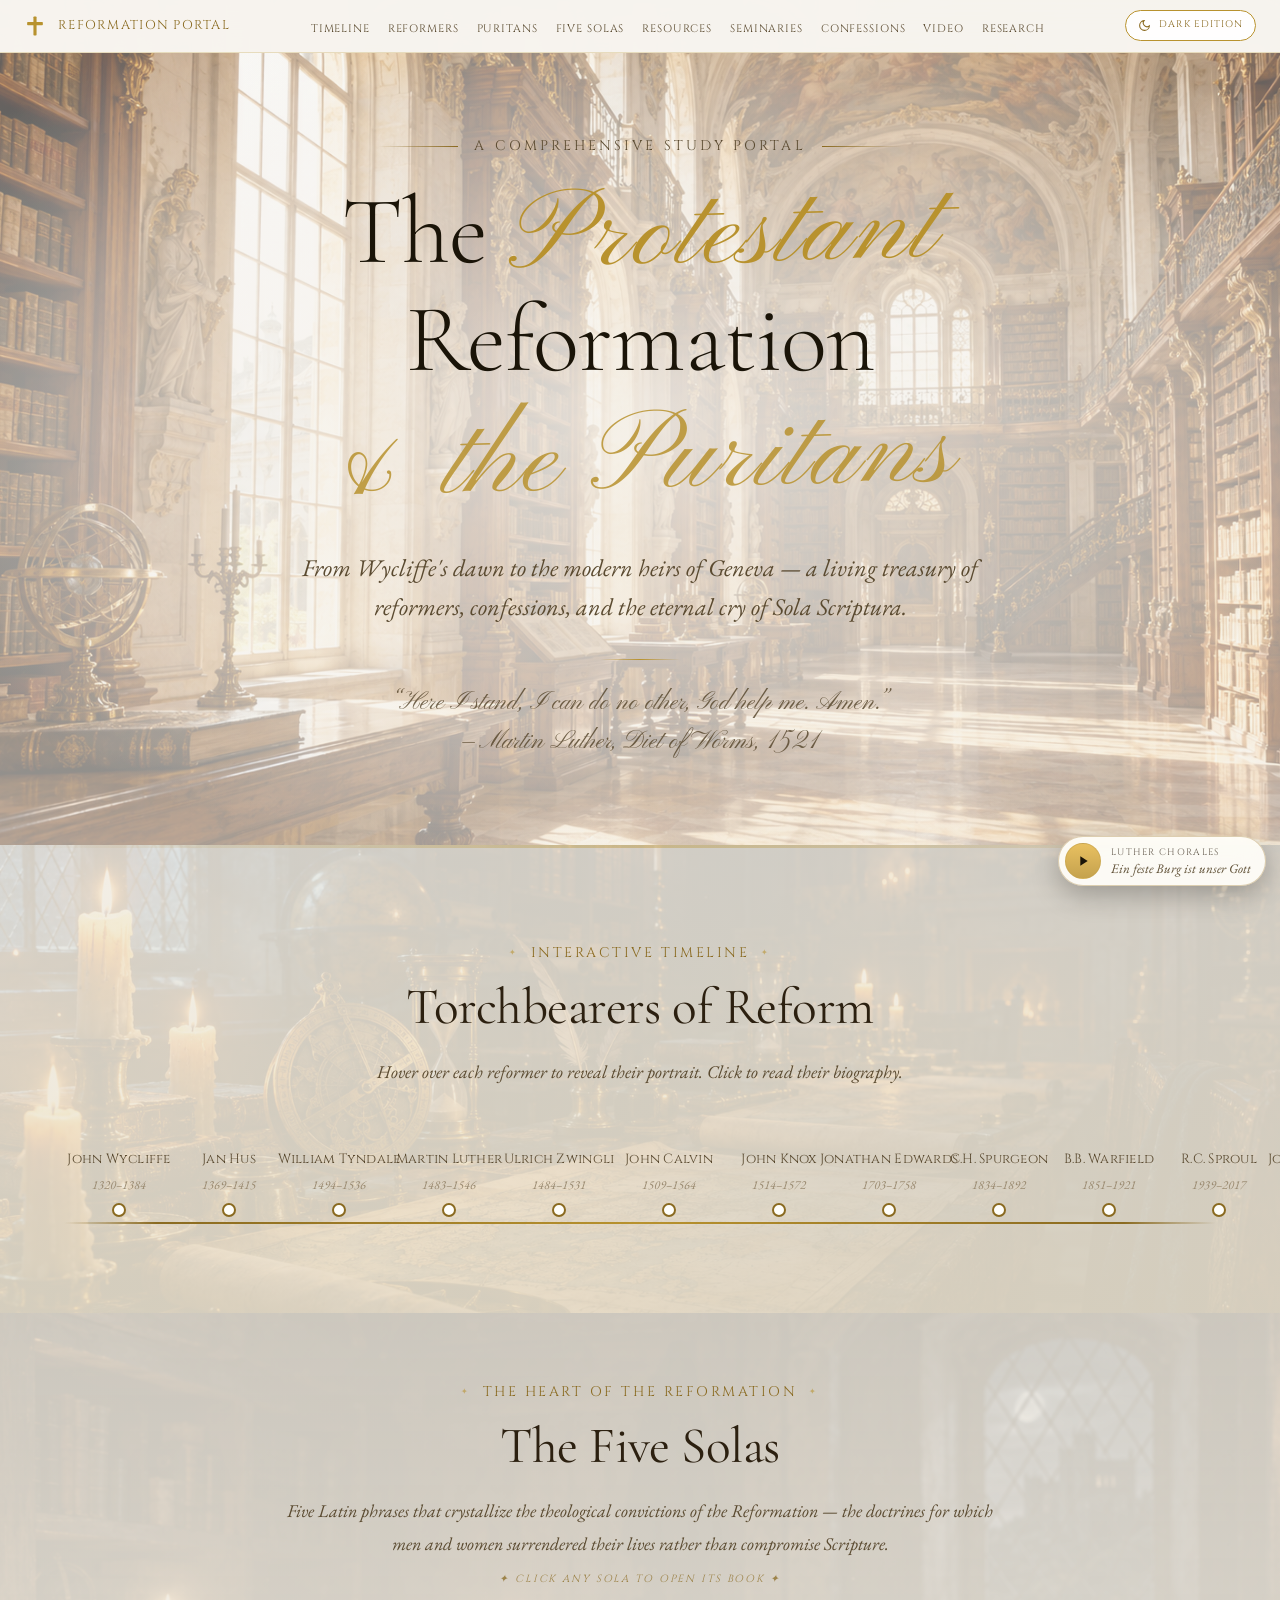
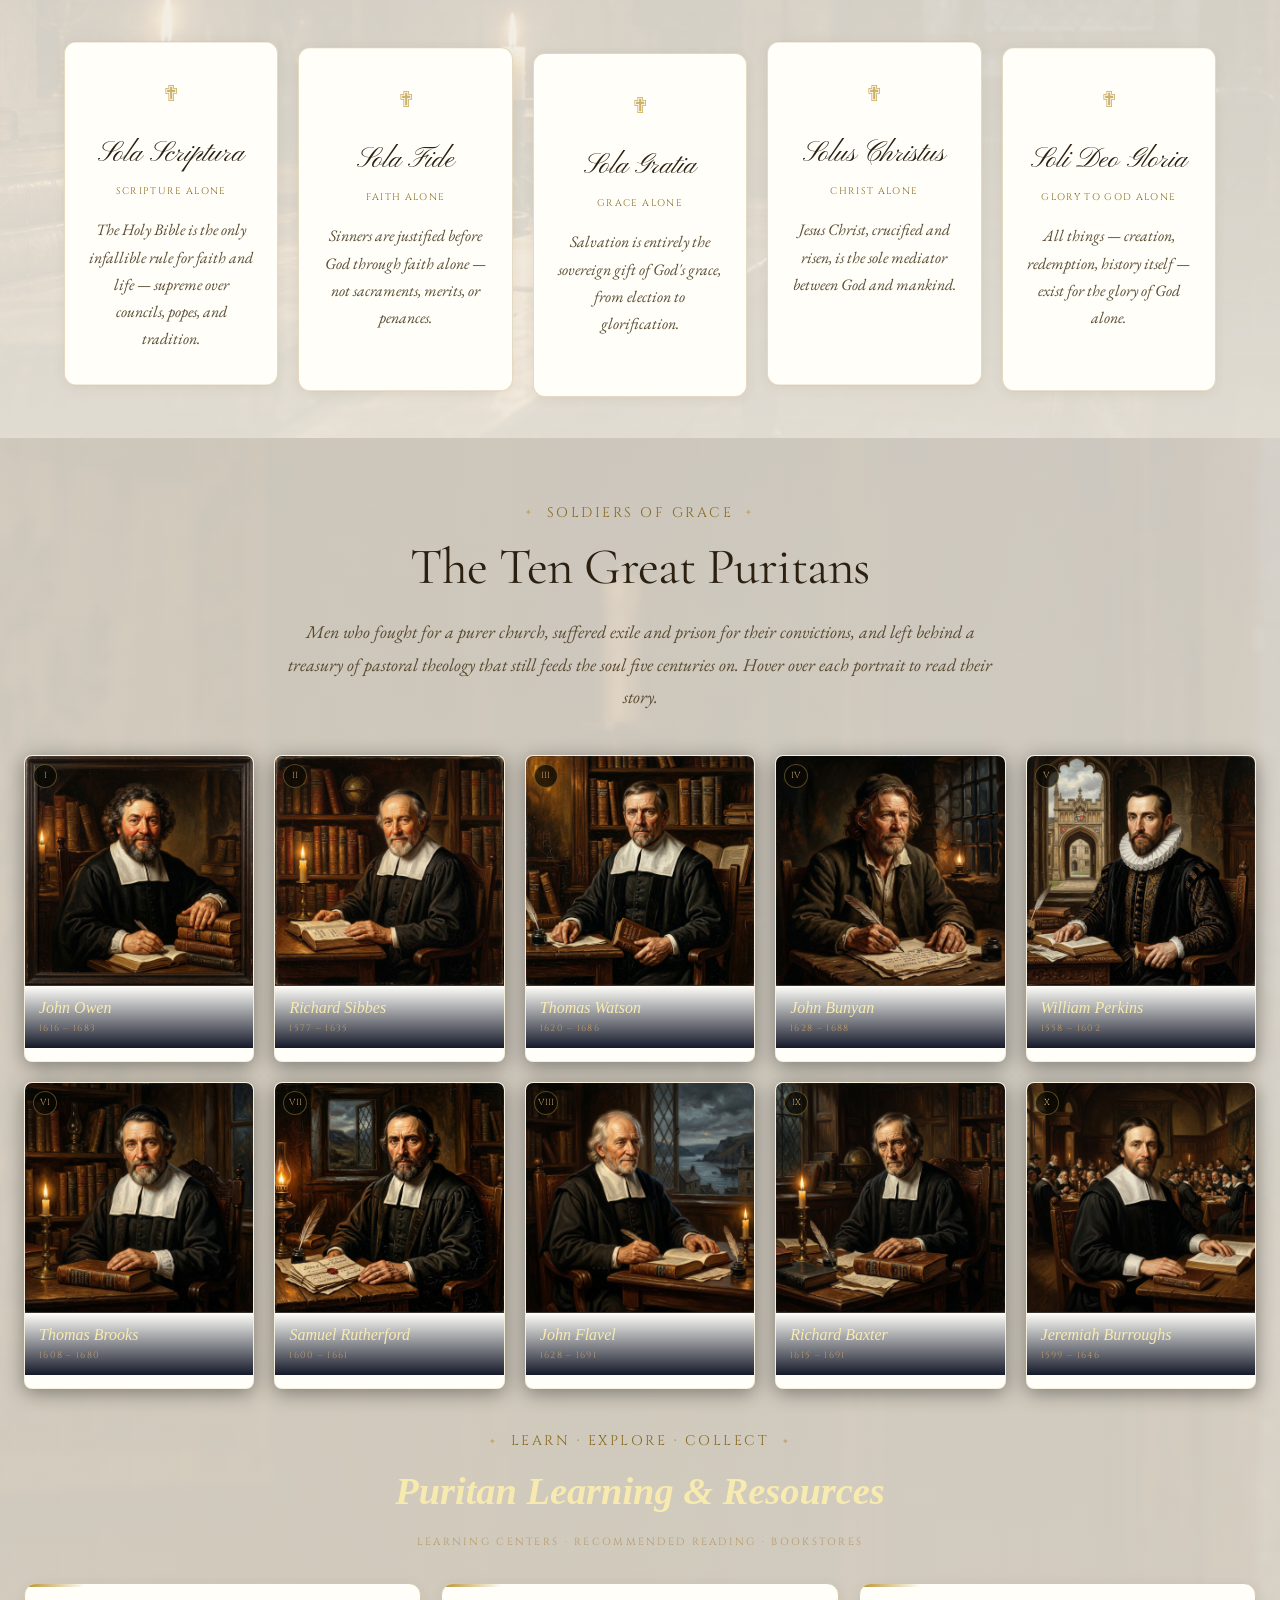
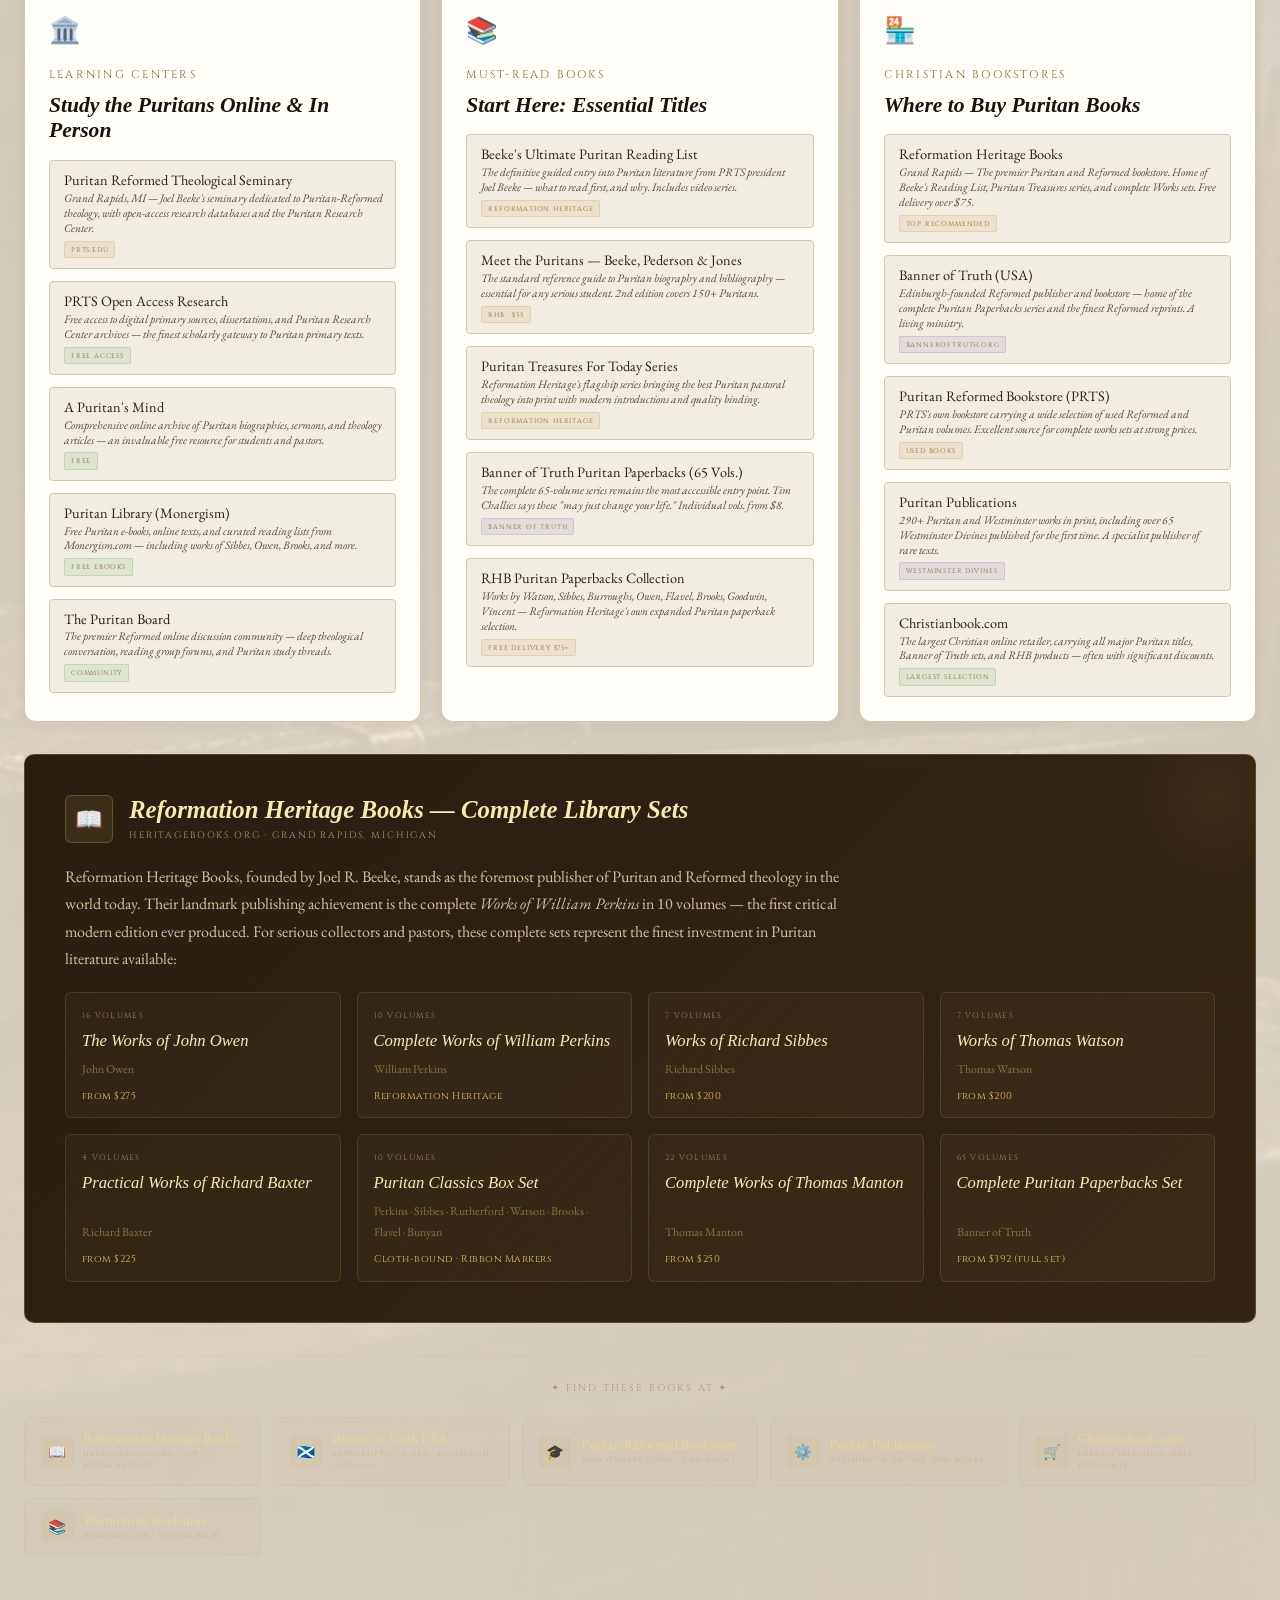
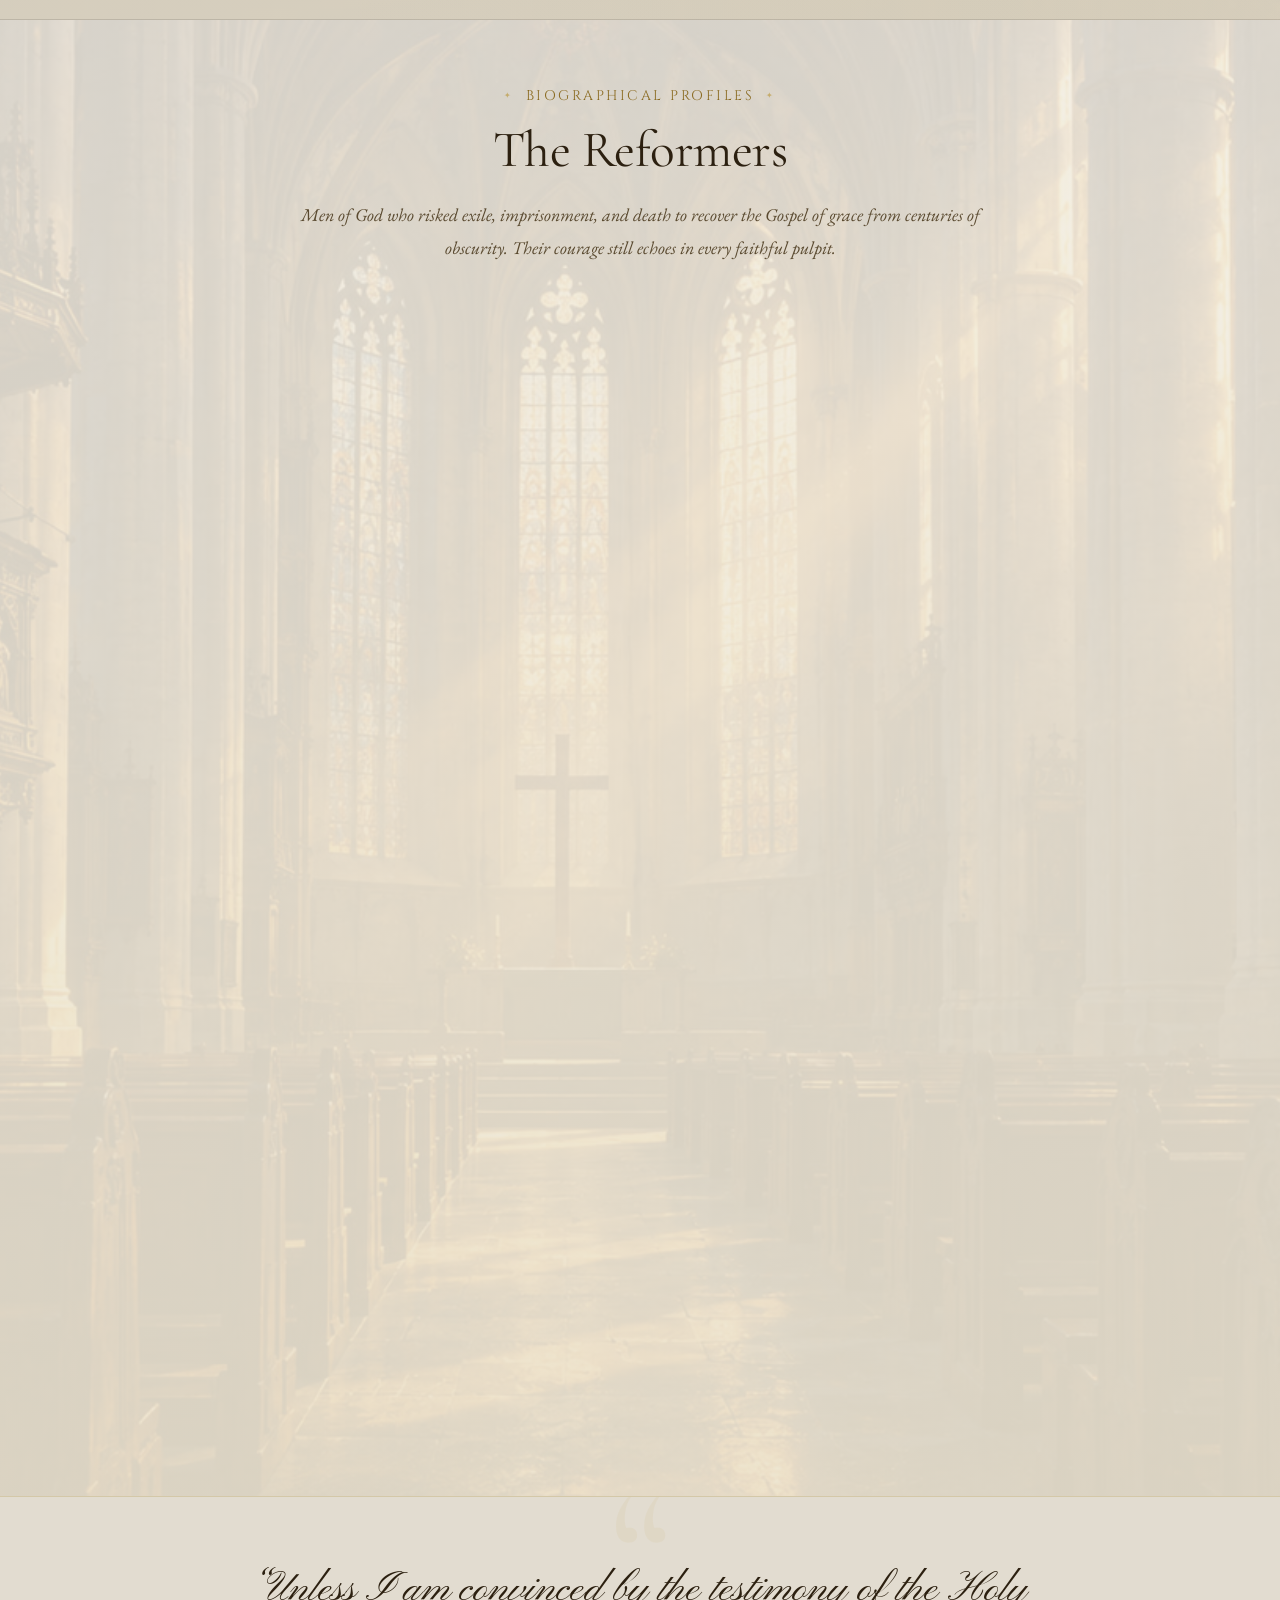
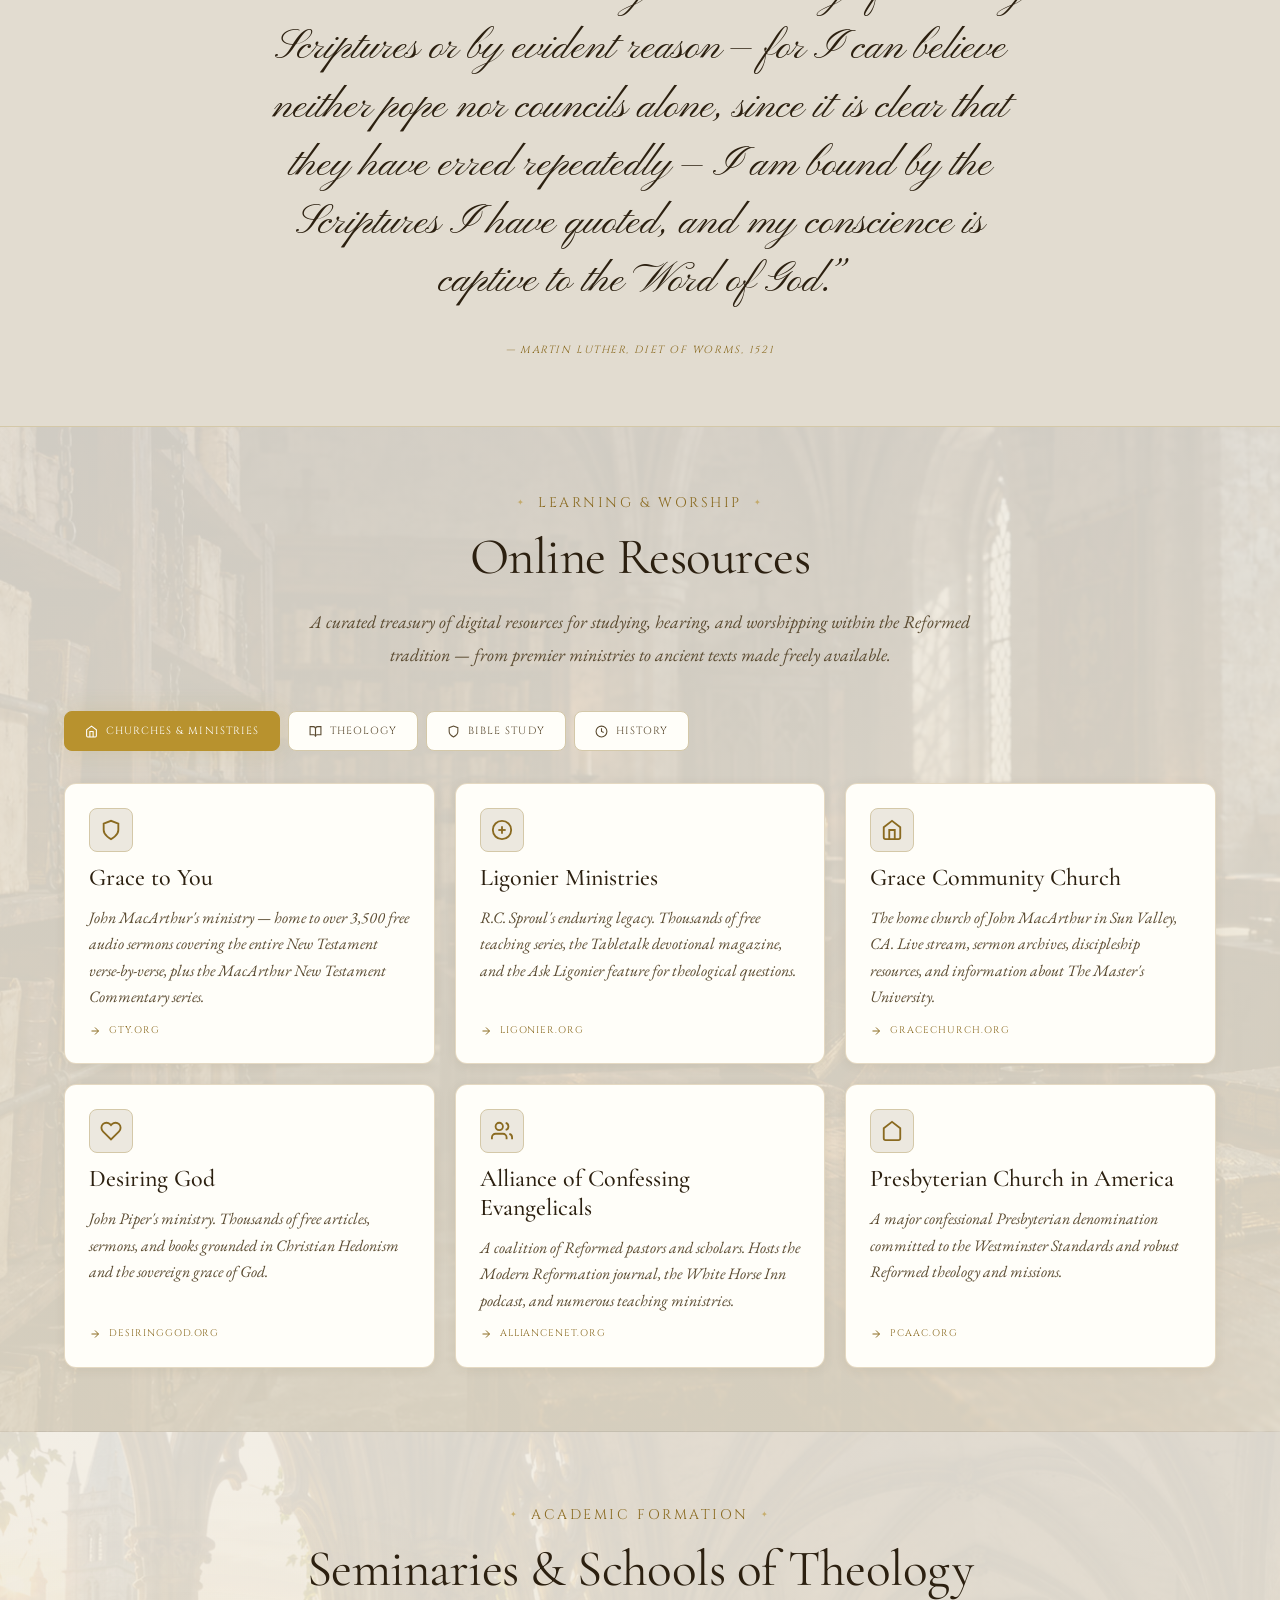
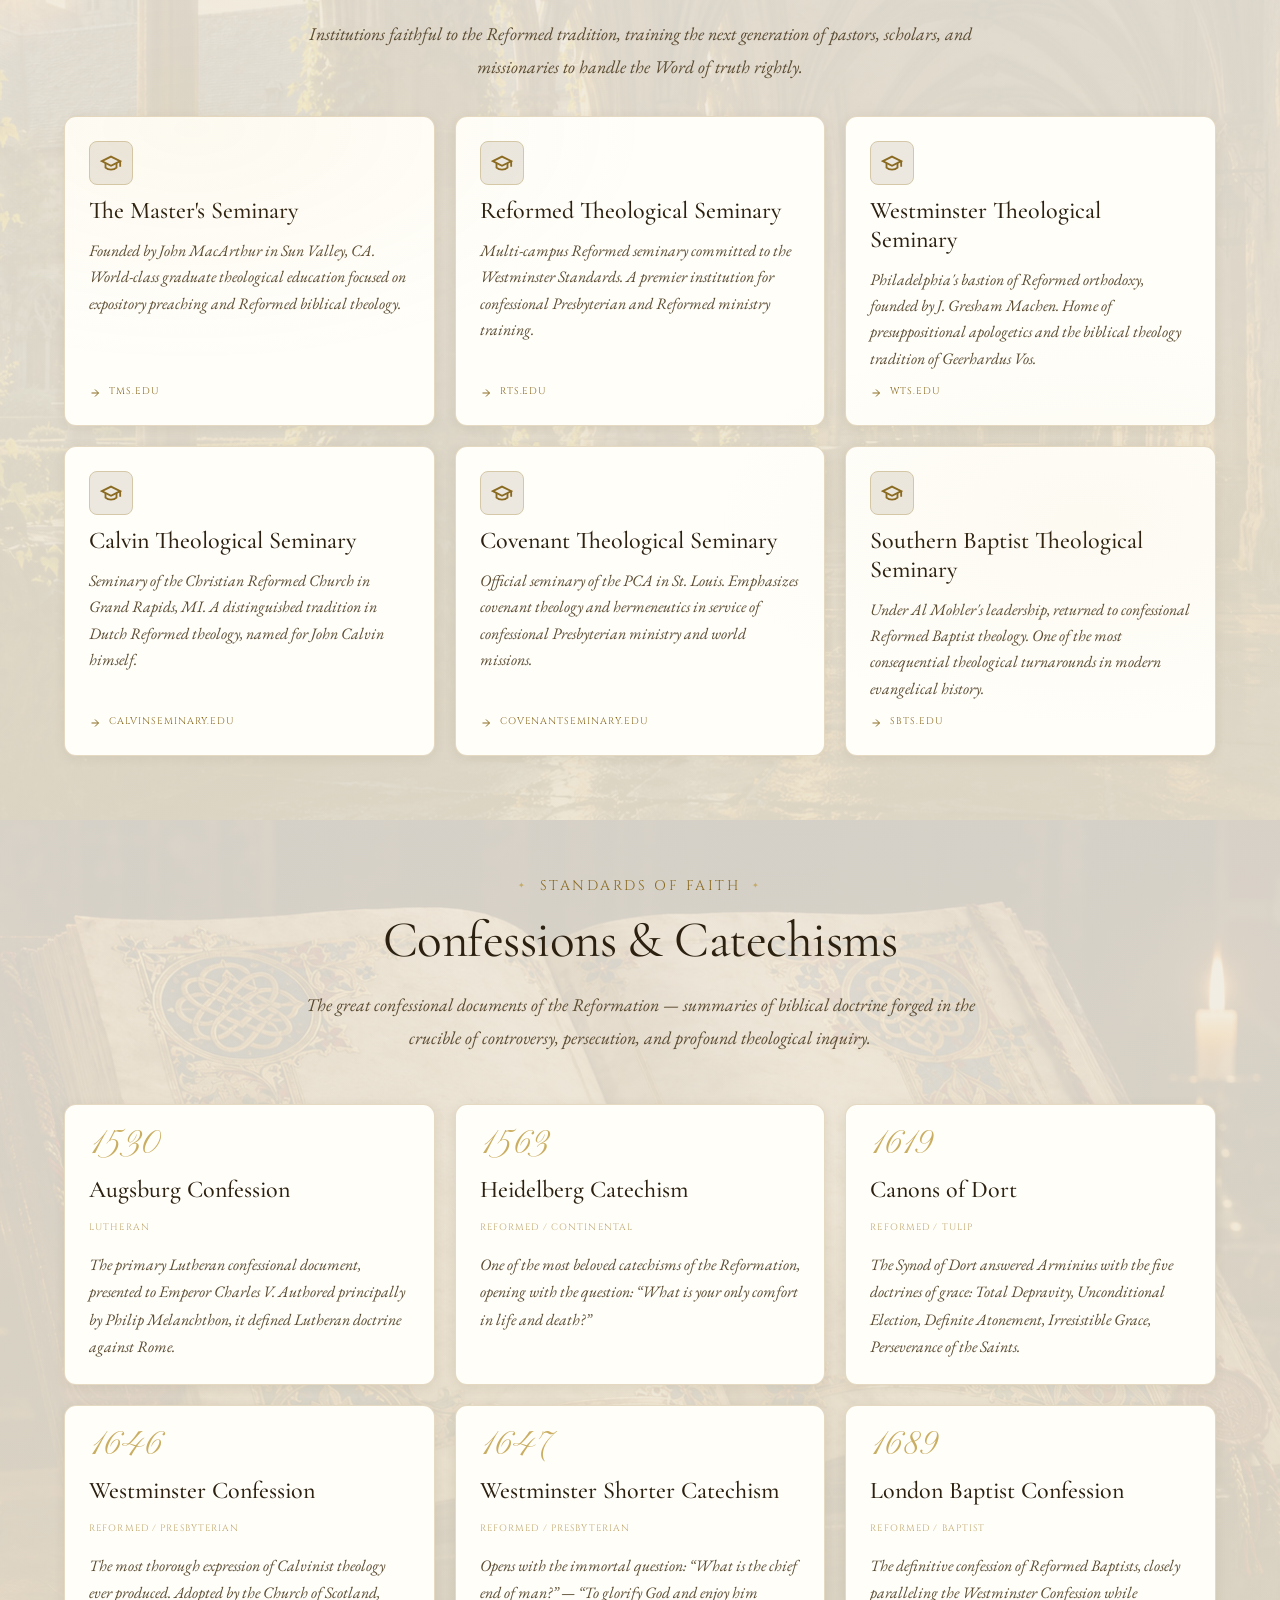
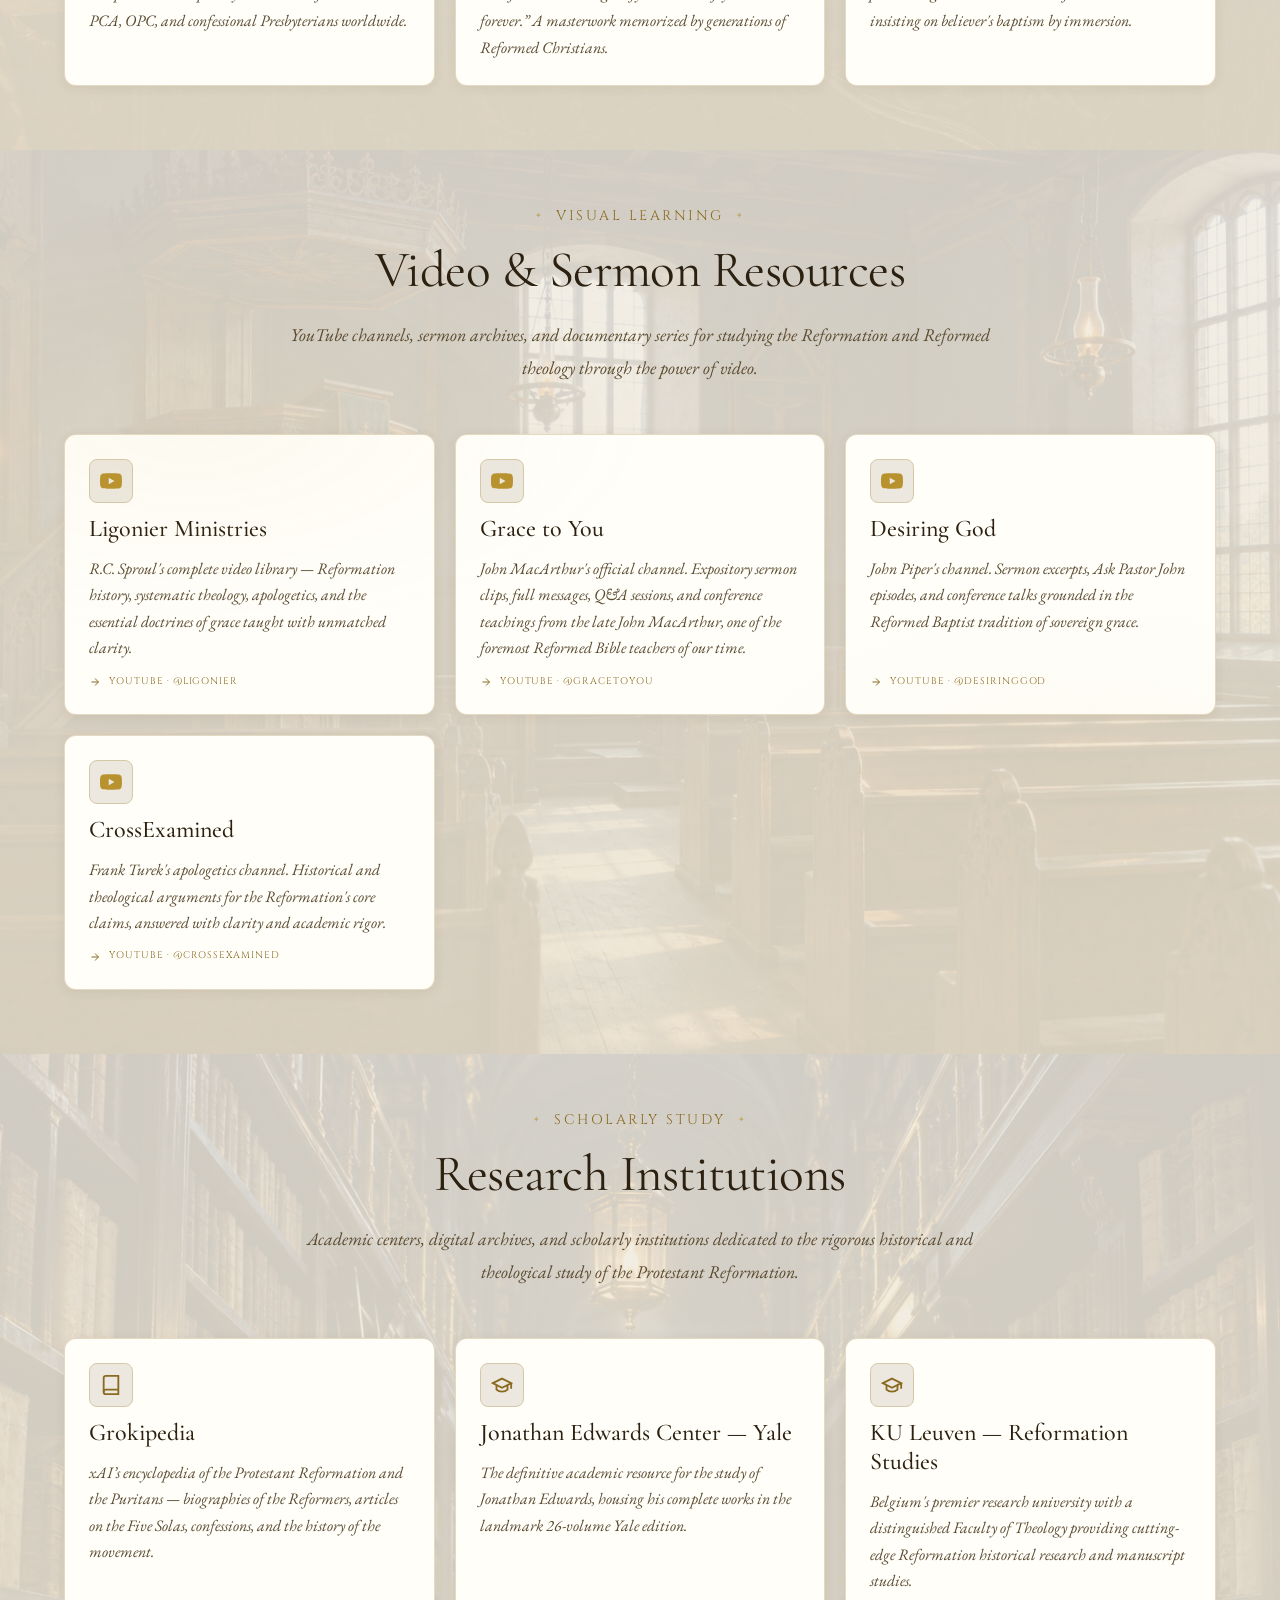
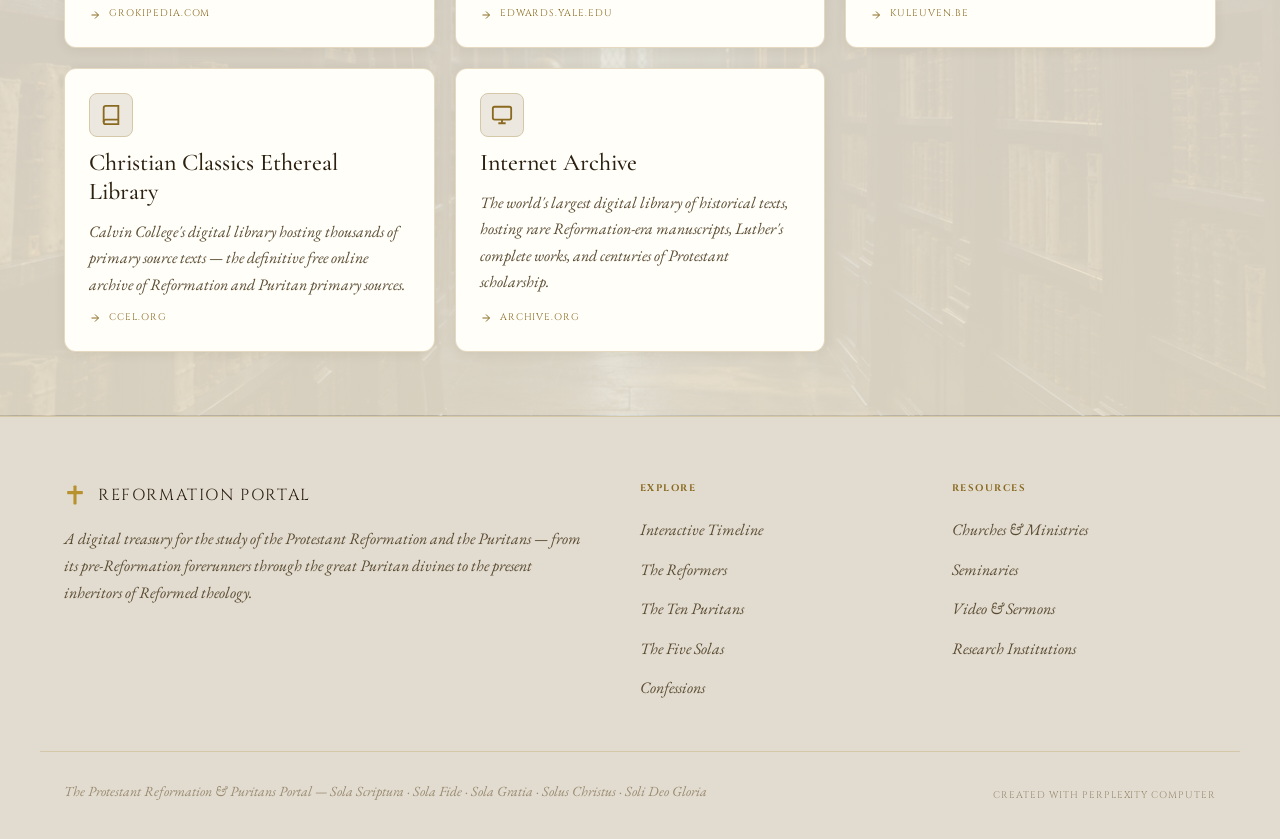
==== commit cf2208b6: "Streamline layout (one-row nav, tighter sections, light-edition legibility), fix timeline tooltips, " ====
--- a/index-light.html
+++ b/index-light.html
@@ -31,6 +31,7 @@
 <link rel="stylesheet" href="./book-modal-light.css">
 <link rel="stylesheet" href="./puritans.css">
 <link rel="stylesheet" href="./scene-bgs.css">
+<link rel="stylesheet" href="./streamline.css">
 </head>
 <body class="edition-light">
 
@@ -43,9 +44,7 @@
     <span class="hymn-player-kicker">Luther chorales</span>
     <span class="hymn-player-title">Ein feste Burg ist unser Gott</span>
   </div>
-  <audio id="hymn-audio" autoplay playsinline preload="auto">
-    <source src="./assets/hymn-ein-feste-burg.mp3" type="audio/mpeg">
-  </audio>
+  <audio id="hymn-audio" playsinline preload="none"></audio>
 </aside>
 
 <!-- LUTHER ROSE BACKGROUND WATERMARK -->
@@ -119,7 +118,7 @@
             <div class="tl-tooltip-body">
               <span class="tl-tooltip-name">John Wycliffe</span>
               <p class="tl-tooltip-desc">Morning Star of the Reformation. First English Bible translator.</p>
-              <a class="tl-tooltip-link" href="https://en.wikipedia.org/wiki/John_Wycliffe" target="_blank" rel="noopener noreferrer">Read biography →</a>
+              <span class="tl-tooltip-link">Read biography →</span>
             </div>
           </div>
         </a>
@@ -136,7 +135,7 @@
             <div class="tl-tooltip-body">
               <span class="tl-tooltip-name">Jan Hus</span>
               <p class="tl-tooltip-desc">Czech martyr burned at the Council of Constance.</p>
-              <a class="tl-tooltip-link" href="https://en.wikipedia.org/wiki/Jan_Hus" target="_blank" rel="noopener noreferrer">Read biography →</a>
+              <span class="tl-tooltip-link">Read biography →</span>
             </div>
           </div>
         </a>
@@ -153,7 +152,7 @@
             <div class="tl-tooltip-body">
               <span class="tl-tooltip-name">William Tyndale</span>
               <p class="tl-tooltip-desc">First printed English New Testament. Martyred for his work.</p>
-              <a class="tl-tooltip-link" href="https://en.wikipedia.org/wiki/William_Tyndale" target="_blank" rel="noopener noreferrer">Read biography →</a>
+              <span class="tl-tooltip-link">Read biography →</span>
             </div>
           </div>
         </a>
@@ -170,7 +169,7 @@
             <div class="tl-tooltip-body">
               <span class="tl-tooltip-name">Martin Luther</span>
               <p class="tl-tooltip-desc">95 Theses ignited the Reformation. Translated the German Bible.</p>
-              <a class="tl-tooltip-link" href="https://en.wikipedia.org/wiki/Martin_Luther" target="_blank" rel="noopener noreferrer">Read biography →</a>
+              <span class="tl-tooltip-link">Read biography →</span>
             </div>
           </div>
         </a>
@@ -187,7 +186,7 @@
             <div class="tl-tooltip-body">
               <span class="tl-tooltip-name">Ulrich Zwingli</span>
               <p class="tl-tooltip-desc">Led the Reformation in Zurich. Died in battle defending Protestantism.</p>
-              <a class="tl-tooltip-link" href="https://en.wikipedia.org/wiki/Huldrych_Zwingli" target="_blank" rel="noopener noreferrer">Read biography →</a>
+              <span class="tl-tooltip-link">Read biography →</span>
             </div>
           </div>
         </a>
@@ -204,7 +203,7 @@
             <div class="tl-tooltip-body">
               <span class="tl-tooltip-name">John Calvin</span>
               <p class="tl-tooltip-desc">Institutes of the Christian Religion. Father of Calvinism.</p>
-              <a class="tl-tooltip-link" href="https://en.wikipedia.org/wiki/John_Calvin" target="_blank" rel="noopener noreferrer">Read biography →</a>
+              <span class="tl-tooltip-link">Read biography →</span>
             </div>
           </div>
         </a>
@@ -221,7 +220,7 @@
             <div class="tl-tooltip-body">
               <span class="tl-tooltip-name">John Knox</span>
               <p class="tl-tooltip-desc">Founder of Presbyterianism. Scotland's lion of Reform.</p>
-              <a class="tl-tooltip-link" href="https://en.wikipedia.org/wiki/John_Knox" target="_blank" rel="noopener noreferrer">Read biography →</a>
+              <span class="tl-tooltip-link">Read biography →</span>
             </div>
           </div>
         </a>
@@ -238,7 +237,7 @@
             <div class="tl-tooltip-body">
               <span class="tl-tooltip-name">Jonathan Edwards</span>
               <p class="tl-tooltip-desc">America's greatest Puritan theologian. First Great Awakening.</p>
-              <a class="tl-tooltip-link" href="https://en.wikipedia.org/wiki/Jonathan_Edwards_(theologian)" target="_blank" rel="noopener noreferrer">Read biography →</a>
+              <span class="tl-tooltip-link">Read biography →</span>
             </div>
           </div>
         </a>
@@ -255,7 +254,7 @@
             <div class="tl-tooltip-body">
               <span class="tl-tooltip-name">Charles Spurgeon</span>
               <p class="tl-tooltip-desc">Prince of Preachers. Preached to 10 million people.</p>
-              <a class="tl-tooltip-link" href="https://en.wikipedia.org/wiki/Charles_Spurgeon" target="_blank" rel="noopener noreferrer">Read biography →</a>
+              <span class="tl-tooltip-link">Read biography →</span>
             </div>
           </div>
         </a>
@@ -272,7 +271,7 @@
             <div class="tl-tooltip-body">
               <span class="tl-tooltip-name">B.B. Warfield</span>
               <p class="tl-tooltip-desc">Princeton's defender of biblical inerrancy and sovereignty.</p>
-              <a class="tl-tooltip-link" href="https://banneroftruth.org/us/about/banner-authors/b-b-warfield/" target="_blank" rel="noopener noreferrer">Read biography →</a>
+              <span class="tl-tooltip-link">Read biography →</span>
             </div>
           </div>
         </a>
@@ -289,7 +288,7 @@
             <div class="tl-tooltip-body">
               <span class="tl-tooltip-name">R.C. Sproul</span>
               <p class="tl-tooltip-desc">Founder of Ligonier Ministries. Champion of the holiness of God.</p>
-              <a class="tl-tooltip-link" href="https://learn.ligonier.org/articles/r-c-sproul-man-called-god" target="_blank" rel="noopener noreferrer">Read biography →</a>
+              <span class="tl-tooltip-link">Read biography →</span>
             </div>
           </div>
         </a>
@@ -306,7 +305,7 @@
             <div class="tl-tooltip-body">
               <span class="tl-tooltip-name">John MacArthur</span>
               <p class="tl-tooltip-desc">Pastor, author, president of The Master's Seminary. Grace to You.</p>
-              <a class="tl-tooltip-link" href="https://www.gracechurch.org/leader/macarthur/john" target="_blank" rel="noopener noreferrer">Read biography →</a>
+              <span class="tl-tooltip-link">Read biography →</span>
             </div>
           </div>
         </a>
@@ -1713,6 +1712,6 @@
     }
   })();
   </script>
-<script src="./hymn-player.js"></script>
+<script src="./hymn-player.js" defer></script>
 </body>
 </html>
--- a/streamline.css
+++ b/streamline.css
@@ -0,0 +1,79 @@
+/* ============================================================
+   STREAMLINE — cleaner layout layer (loaded last on both editions).
+   Reuses each edition's existing palette variables; no new colors.
+   ============================================================ */
+
+/* Navigation: one tidy row on desktop (logo · links · edition toggle) */
+.site-nav { padding: 10px var(--space-6); }
+.nav-inner {
+  justify-content: space-between;
+  gap: var(--space-4);
+}
+.nav-logo { flex: 0 0 auto; font-size: 0.8rem; }
+.nav-links { gap: 0; flex: 1 1 auto; }
+.nav-links a {
+  font-size: 0.68rem;
+  letter-spacing: 0.08em;
+  padding: 6px 9px;
+}
+.theme-toggle, .theme-toggle-dark {
+  position: static;
+  flex: 0 0 auto;
+  padding: 6px 12px;
+  font-size: 0.6rem;
+  box-shadow: none;
+}
+@media (min-width: 1100px) {
+  .nav-inner { flex-wrap: nowrap; max-width: 1280px; }
+  .nav-links { flex-wrap: nowrap; }
+}
+@media (max-width: 1099px) {
+  .nav-inner { justify-content: center; }
+}
+
+/* Calmer rhythm: slightly tighter sections and headers */
+.section { padding-top: clamp(3rem, 5vw, 4.5rem); padding-bottom: clamp(3rem, 5vw, 4.5rem); }
+.section-header { margin-bottom: var(--space-10); }
+.section-desc { max-width: 64ch; margin-left: auto; margin-right: auto; }
+
+/* Cards: consistent radius, softer chrome, aligned rows */
+.reformer-card, .resource-card, .confession-card, .sola-card, .puritan-res-panel {
+  border-radius: var(--radius-lg);
+}
+.solas-grid, .reformers-grid, .confessions-grid { align-items: stretch; }
+.sola-card { height: 100%; }
+.resource-tabs { gap: var(--space-2); margin-bottom: var(--space-8); }
+
+/* Hymn player: bottom-right, compact, theme-aware */
+.hymn-player {
+  left: auto;
+  right: max(14px, env(safe-area-inset-right, 0px));
+  max-width: min(290px, calc(100vw - 28px));
+  padding: 6px 14px 6px 6px;
+}
+.hymn-player-btn { width: 36px; height: 36px; }
+
+/* ---------- Light edition fixes (legibility) ---------- */
+.edition-light .hero-bg::after {
+  background:
+    radial-gradient(ellipse 60% 55% at 50% 46%, rgba(247,244,239,0.82) 0%, rgba(247,244,239,0.35) 70%, transparent 100%),
+    linear-gradient(to bottom, rgba(243,240,234,0.25) 0%, rgba(243,240,234,0.55) 100%);
+}
+.edition-light .hero-verse,
+.edition-light .hero-eyebrow { color: var(--color-text-muted); }
+
+.edition-light .puritan-res-panel {
+  background: var(--color-surface);
+  border-color: var(--color-border);
+  box-shadow: 0 2px 14px rgba(60, 40, 10, 0.06);
+}
+.edition-light .puritan-res-panel-title { color: var(--color-accent-dim); }
+.edition-light .puritan-res-panel-heading { color: var(--color-text-bright); }
+.edition-light .puritan-res-link {
+  background: var(--color-bg);
+  border-color: var(--color-border);
+}
+.edition-light .puritan-res-link:hover { background: var(--color-surface-2); }
+.edition-light .puritan-res-link-name { color: var(--color-text); }
+.edition-light .puritan-res-link-desc { color: var(--color-text-muted); }
+.edition-light .puritan-res-link-badge { color: var(--color-accent-dim); }
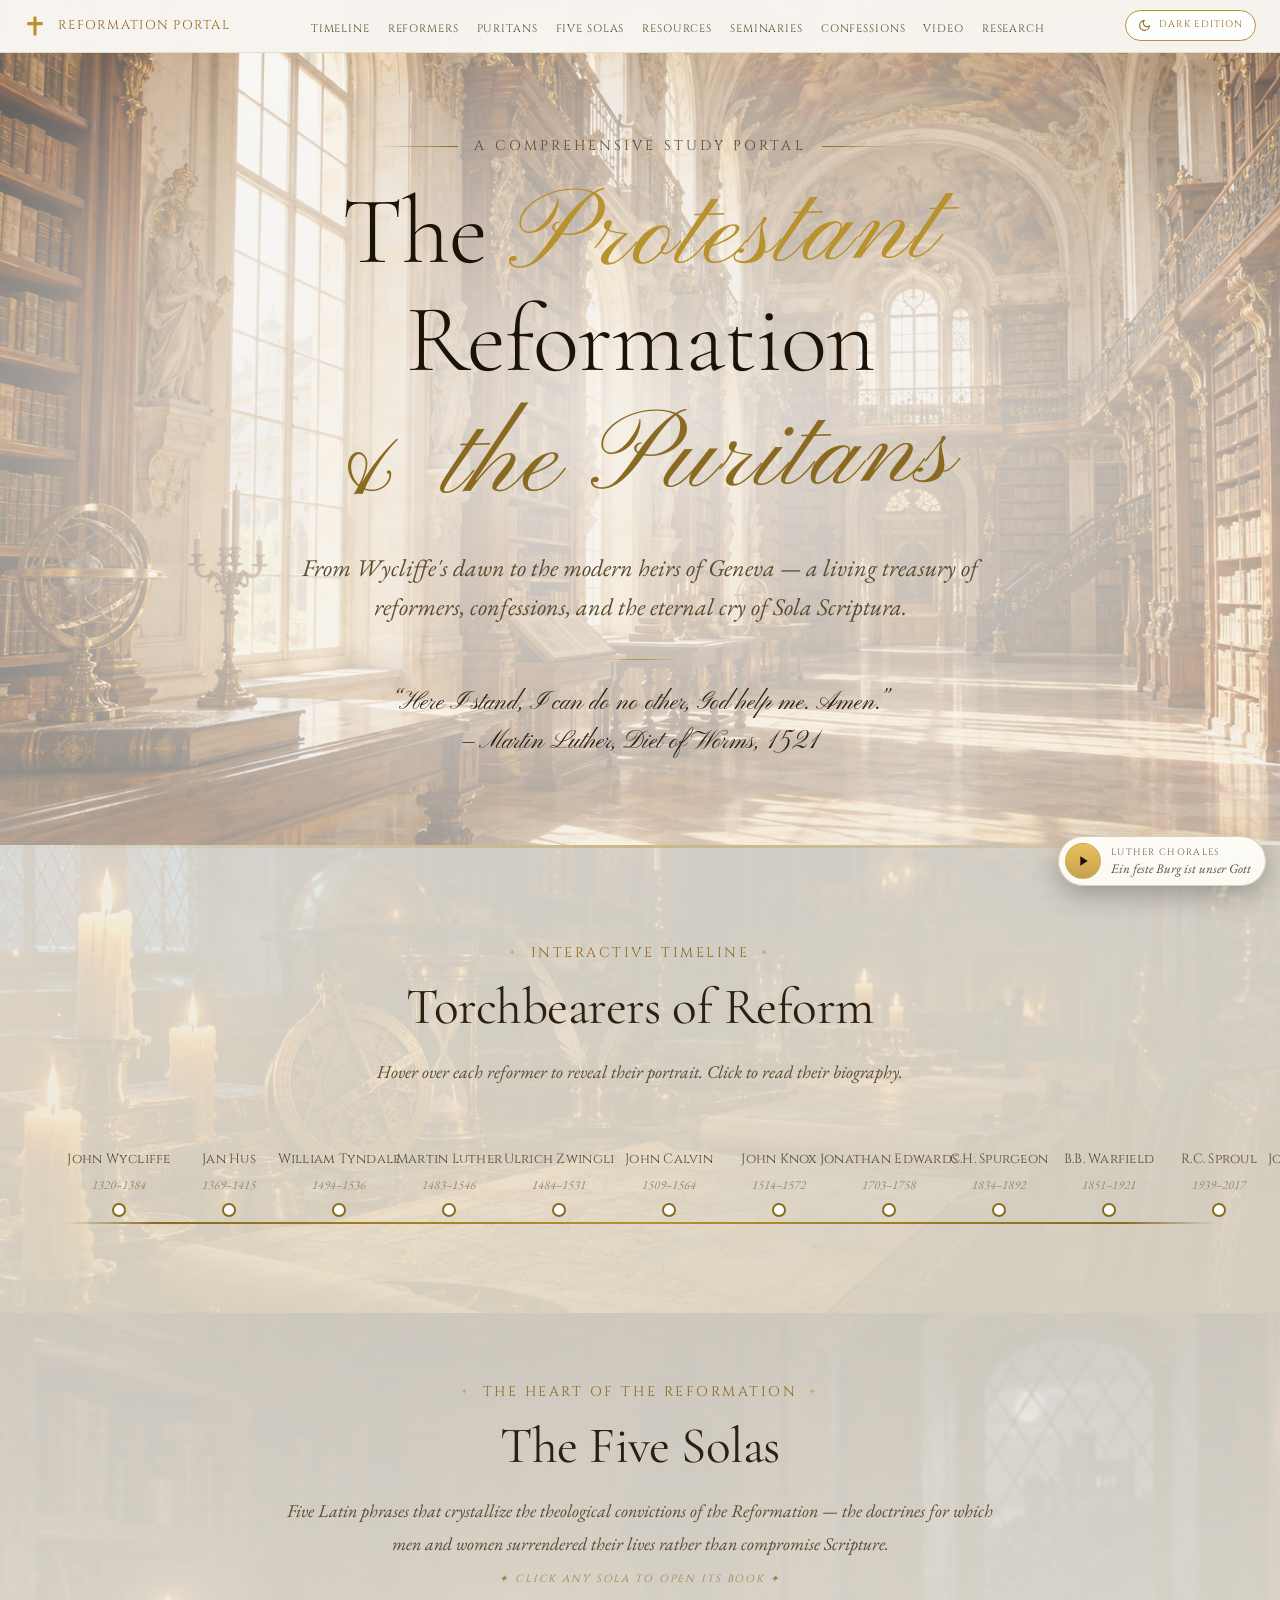
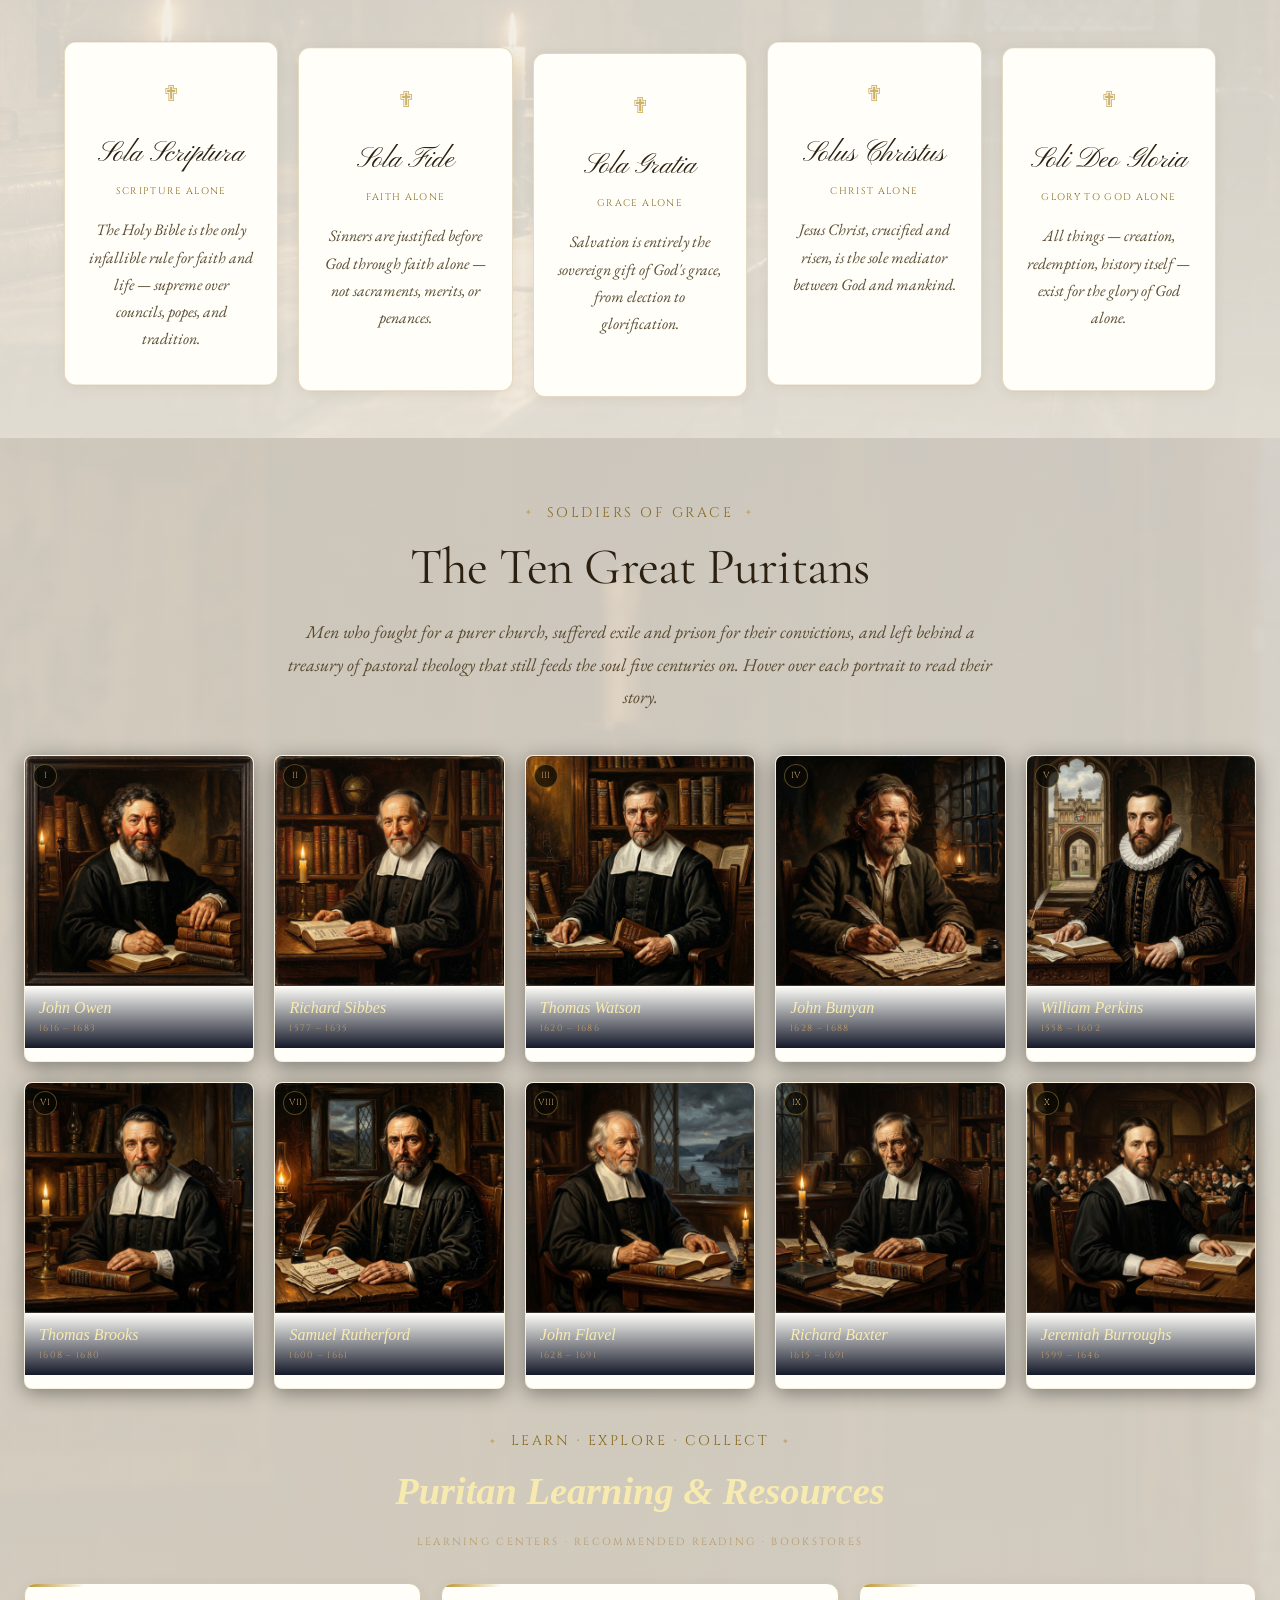
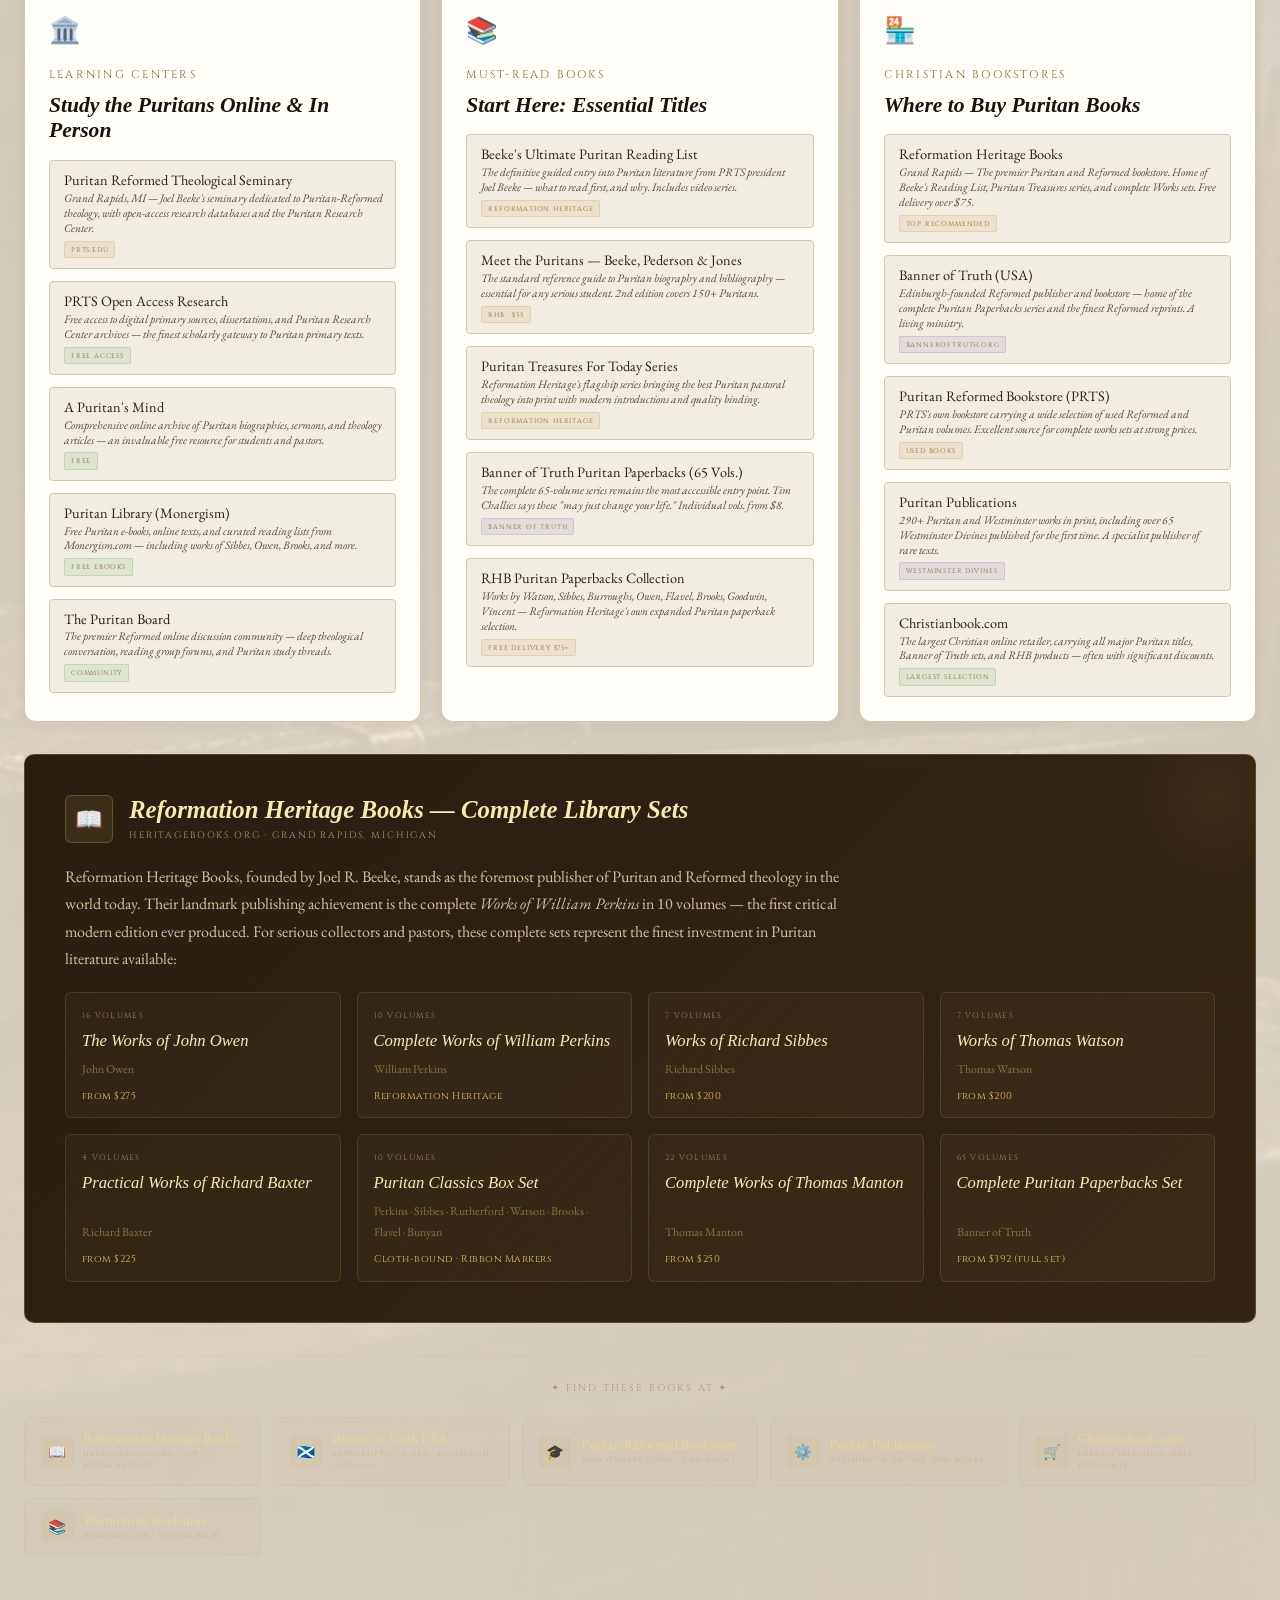
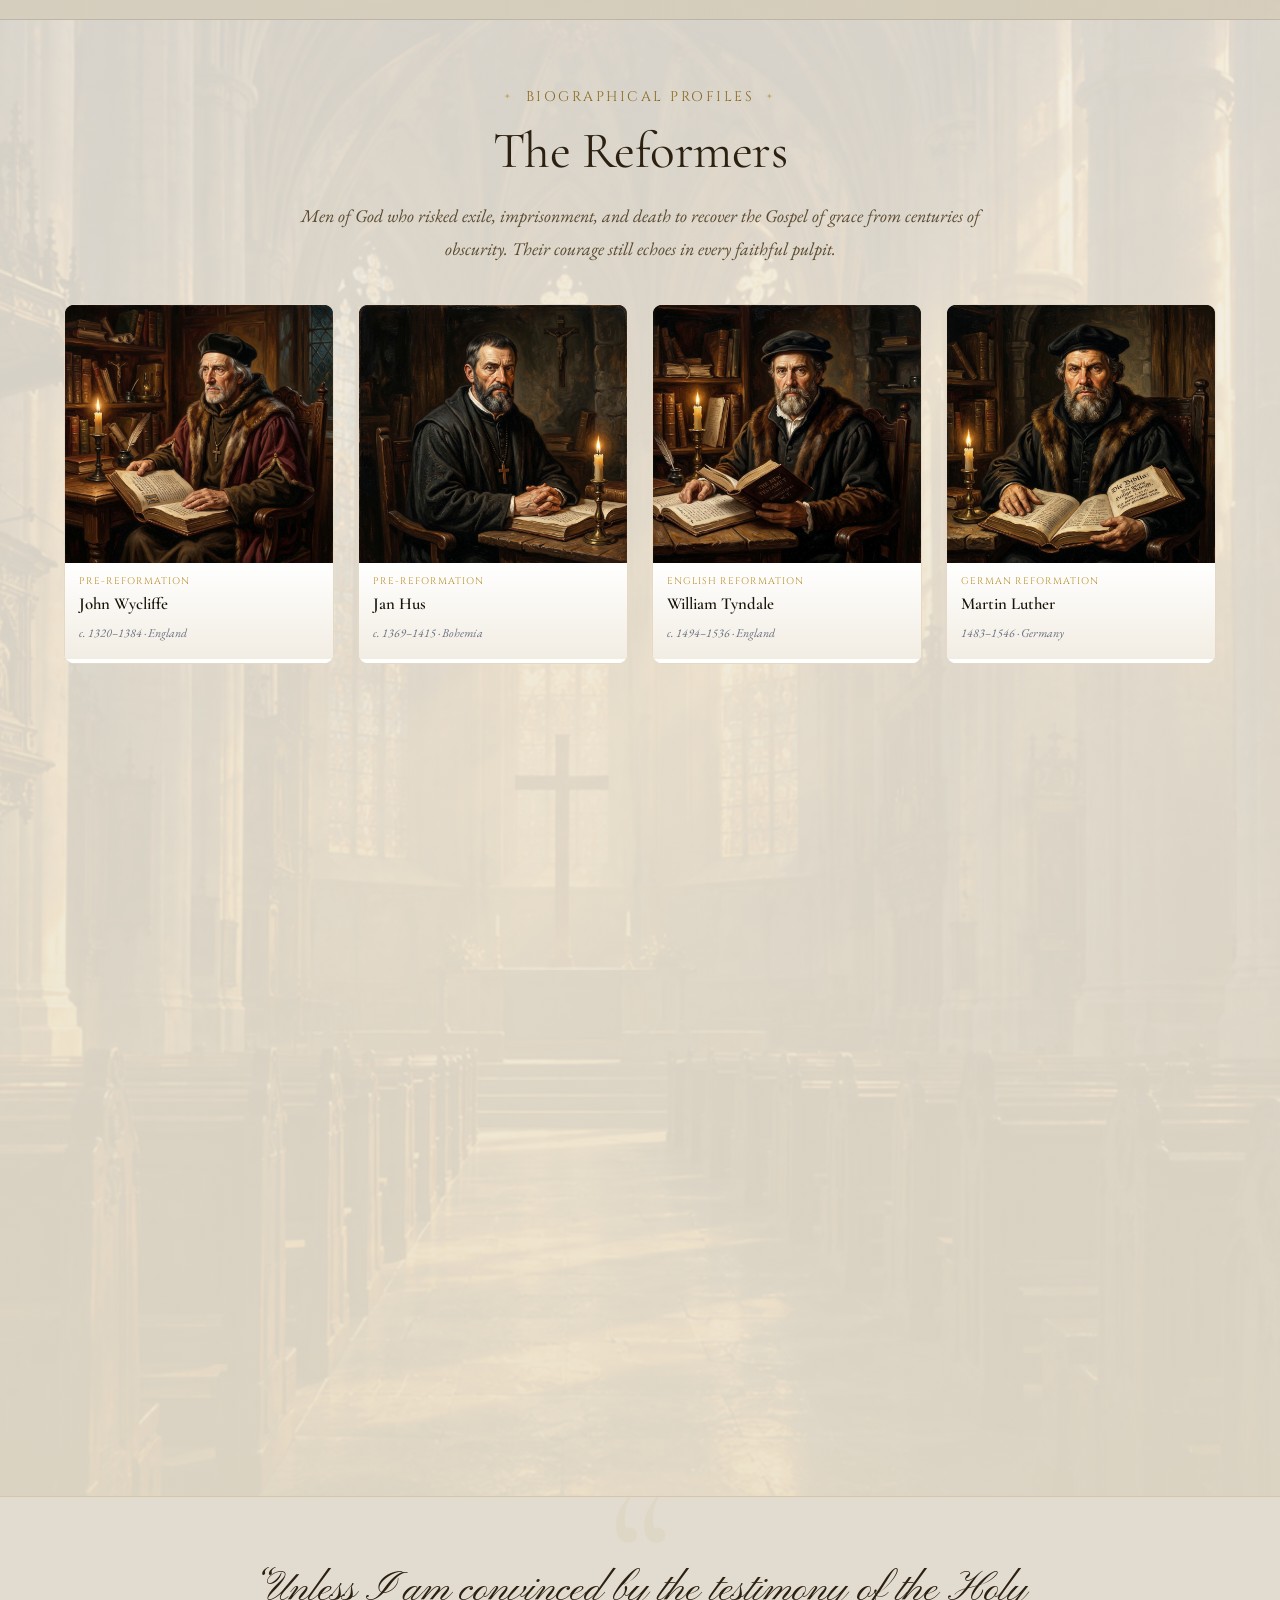
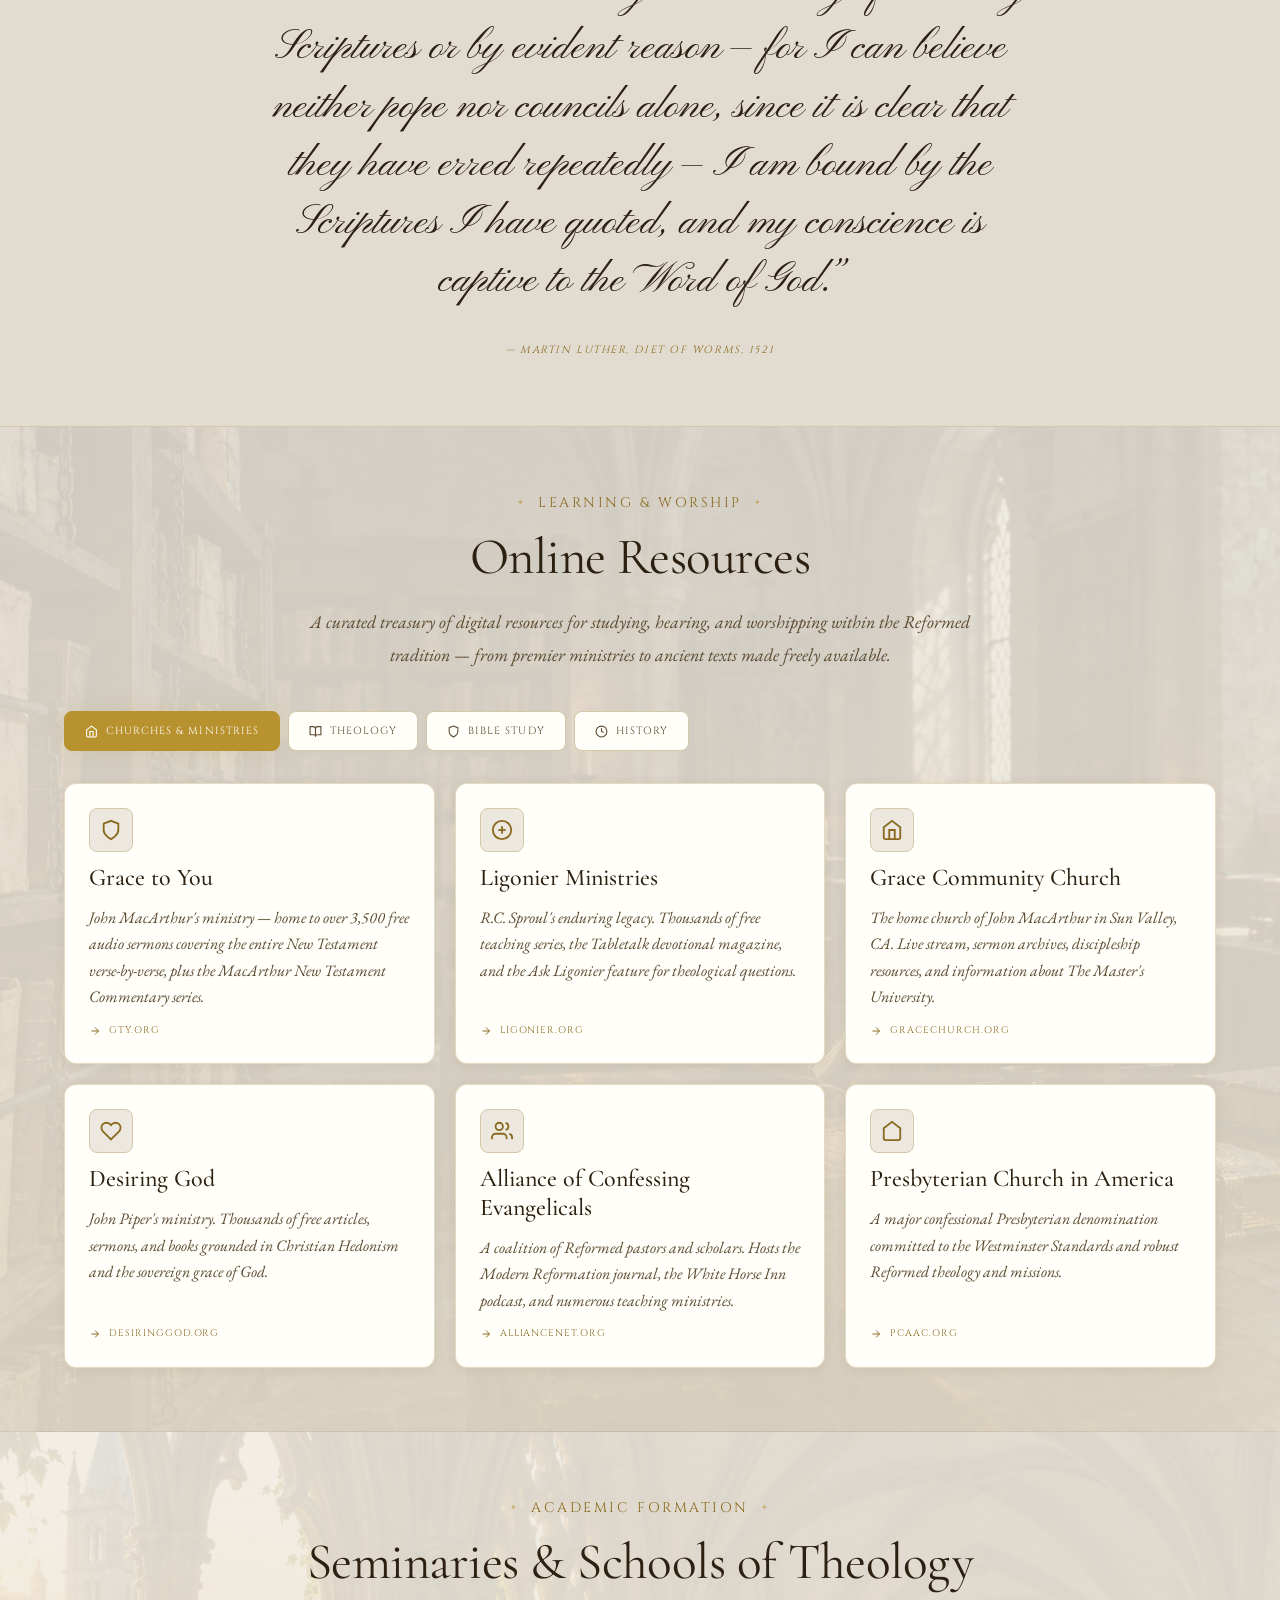
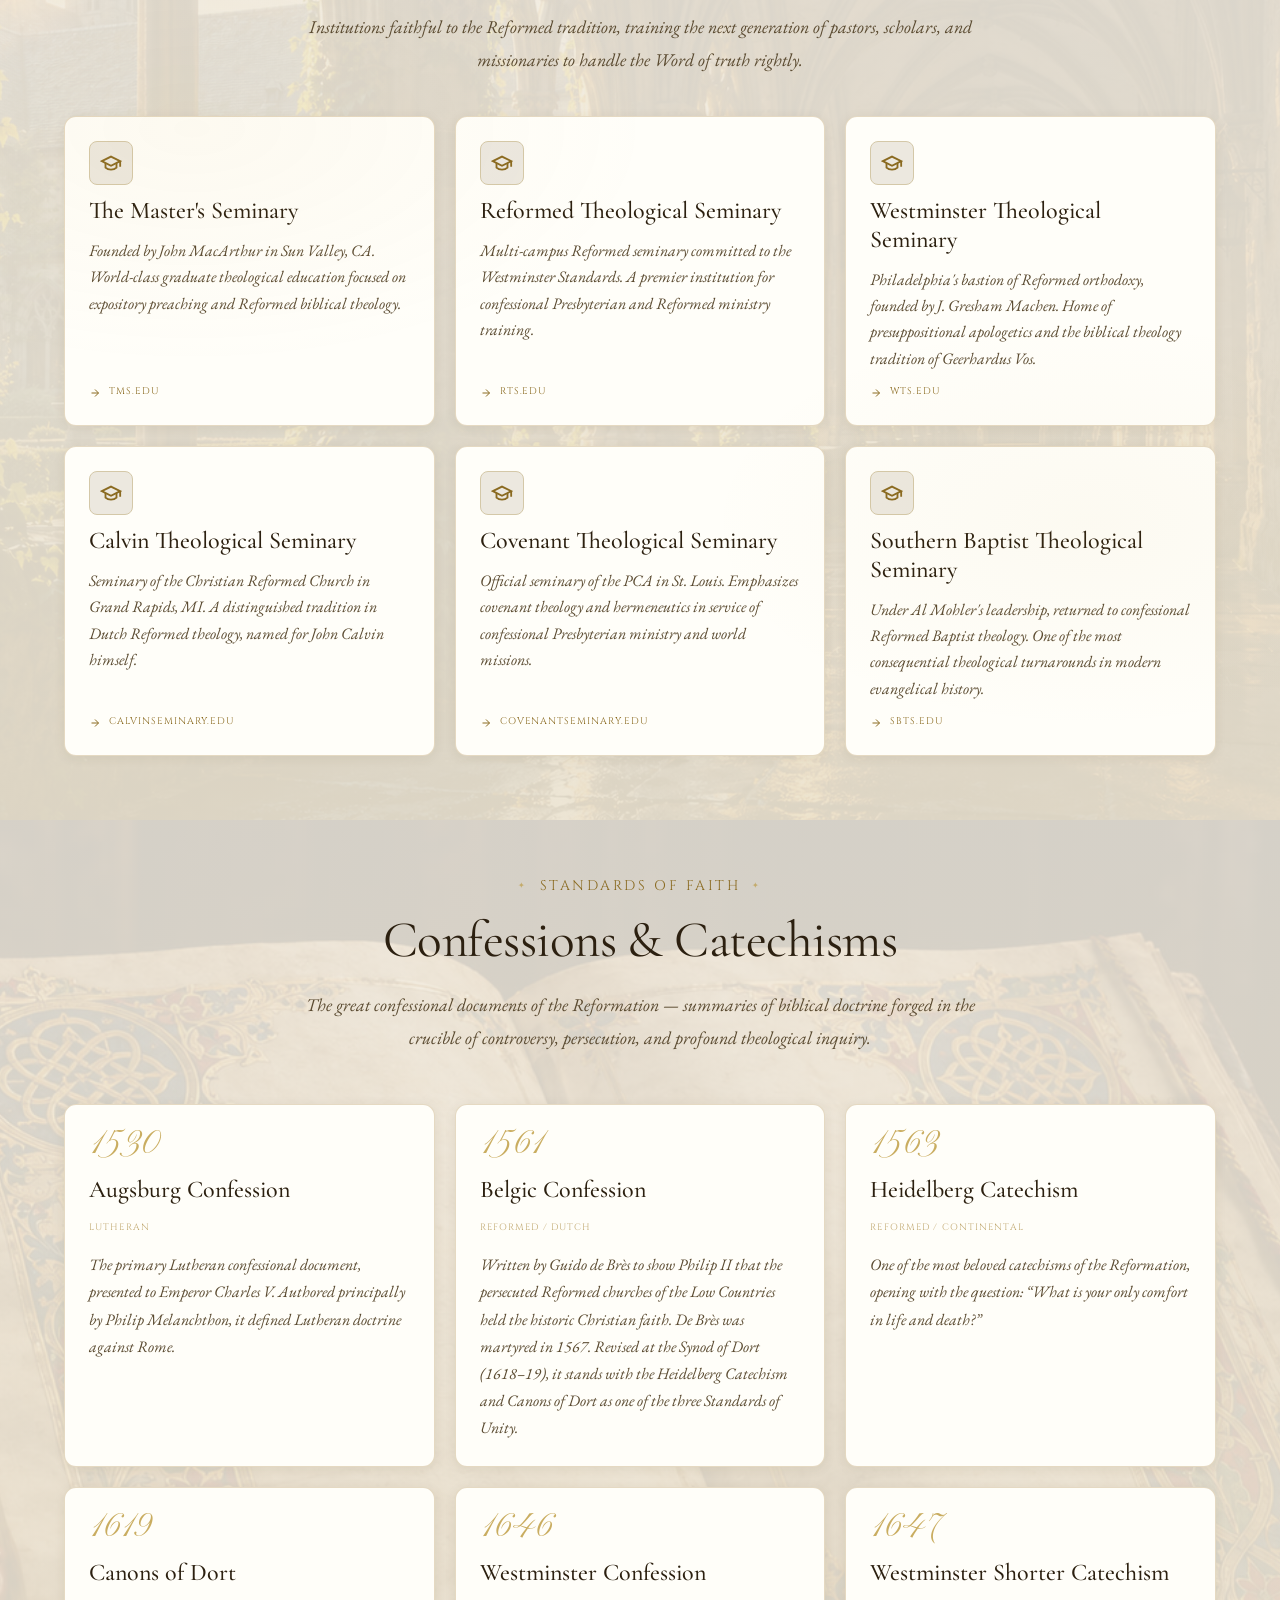
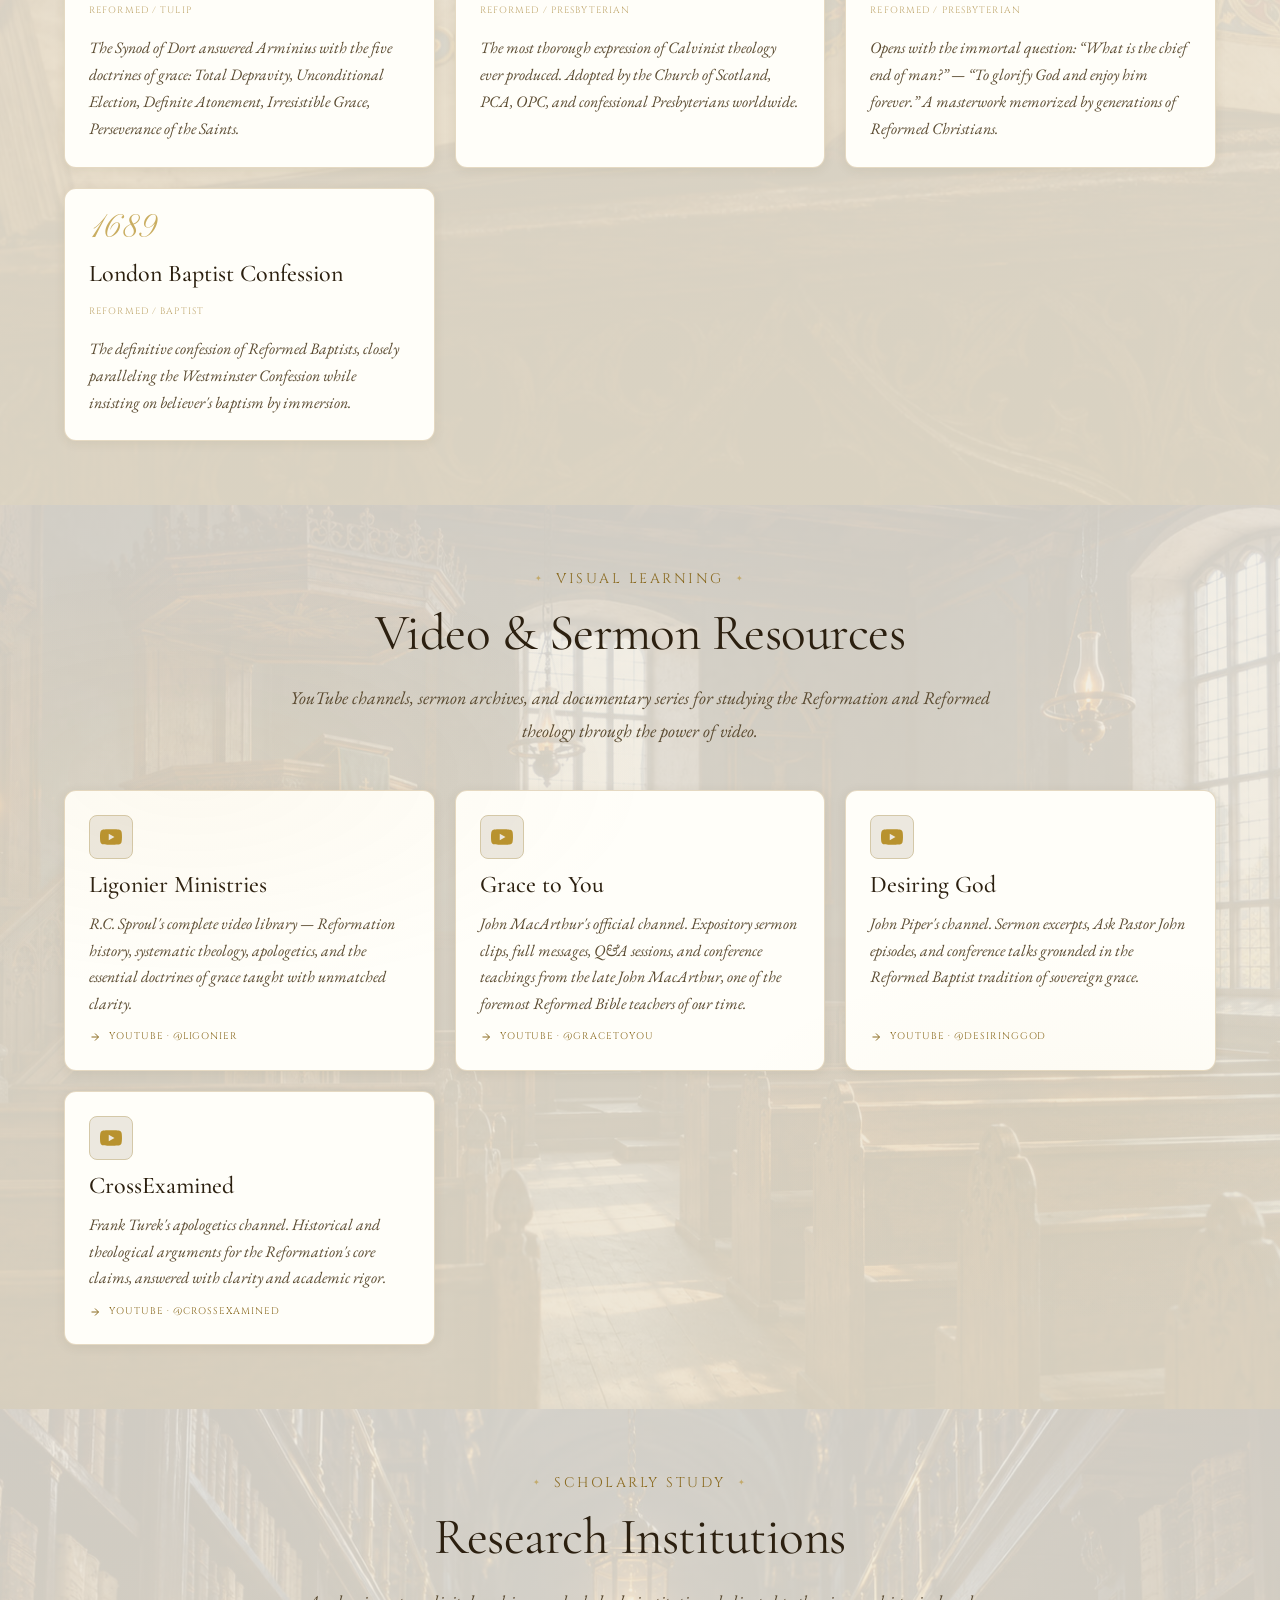
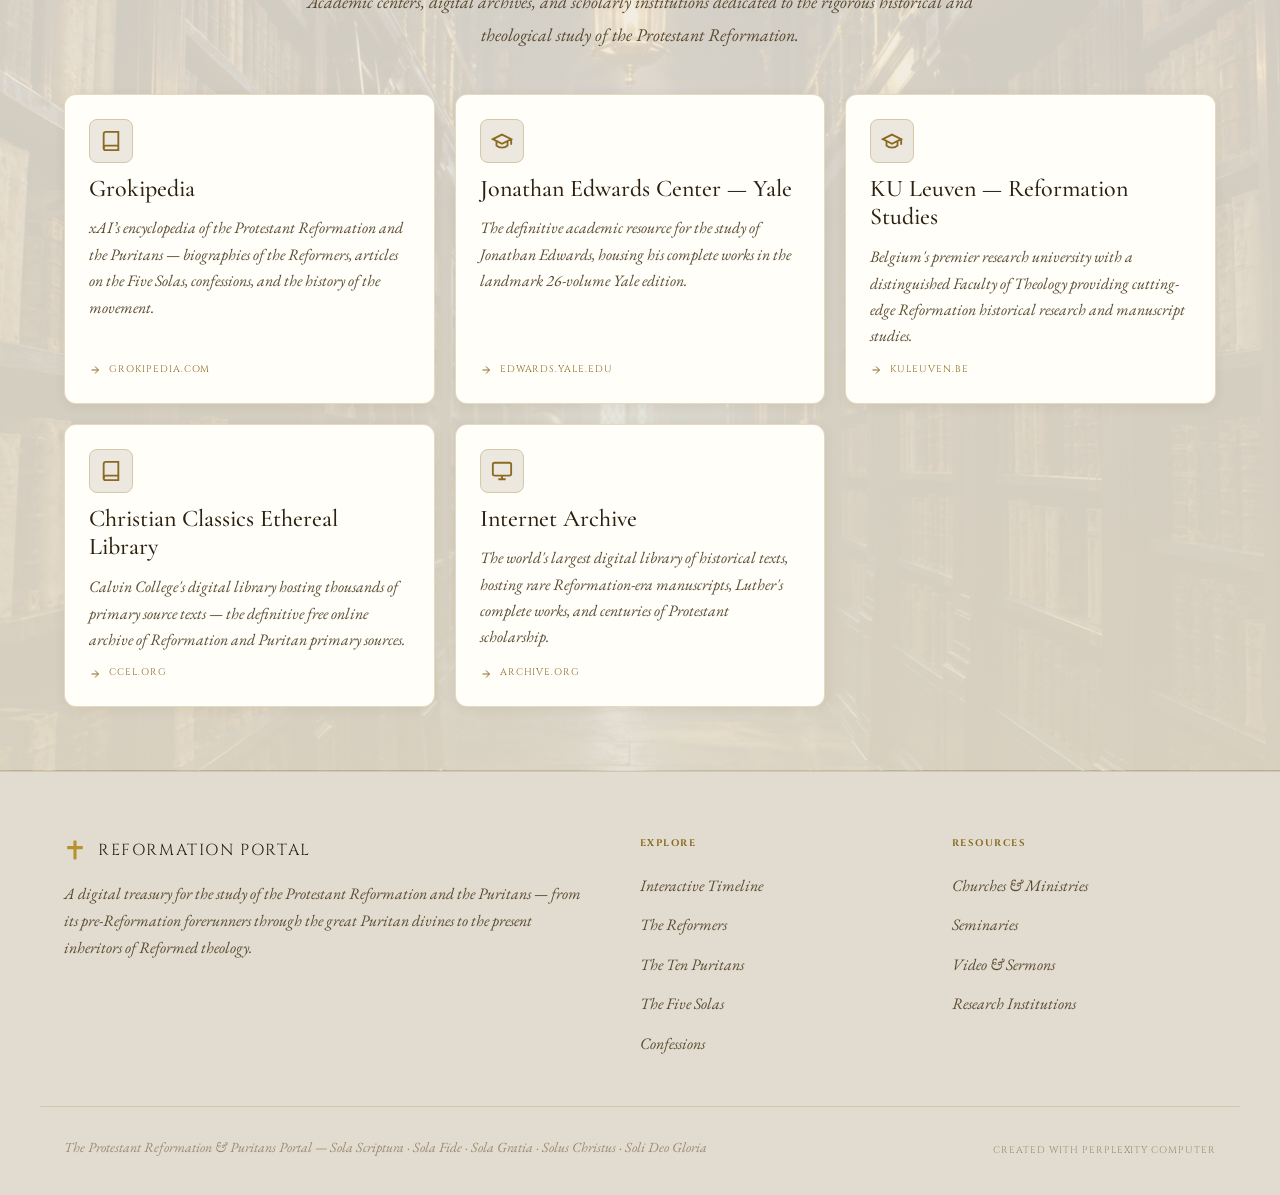
==== commit 84f84221: "Add Belgic Confession card (dark and light pages)" ====
--- a/index-light.html
+++ b/index-light.html
@@ -1395,6 +1395,12 @@
         <span class="confession-tradition">Lutheran</span>
         <p class="confession-desc">The primary Lutheran confessional document, presented to Emperor Charles V. Authored principally by Philip Melanchthon, it defined Lutheran doctrine against Rome.</p>
       </a>
+      <a class="confession-card reveal" href="https://www.crcna.org/welcome/beliefs/confessions/belgic-confession" target="_blank" rel="noopener noreferrer">
+        <span class="confession-year">1561</span>
+        <h3 class="confession-name">Belgic Confession</h3>
+        <span class="confession-tradition">Reformed / Dutch</span>
+        <p class="confession-desc">Written by Guido de Brès to show Philip II that the persecuted Reformed churches of the Low Countries held the historic Christian faith. De Brès was martyred in 1567. Revised at the Synod of Dort (1618–19), it stands with the Heidelberg Catechism and Canons of Dort as one of the three Standards of Unity.</p>
+      </a>
       <a class="confession-card reveal" href="https://grokipedia.com/page/Heidelberg_Catechism" target="_blank" rel="noopener noreferrer">
         <span class="confession-year">1563</span>
         <h3 class="confession-name">Heidelberg Catechism</h3>
--- a/streamline.css
+++ b/streamline.css
@@ -77,3 +77,7 @@
 .edition-light .puritan-res-link-name { color: var(--color-text); }
 .edition-light .puritan-res-link-desc { color: var(--color-text-muted); }
 .edition-light .puritan-res-link-badge { color: var(--color-accent-dim); }
+
+/* Light page: darken faint hero quote and "& the Puritans" heading */
+.edition-light .hero-verse { color: var(--color-text); opacity: 1; }
+.edition-light .hero-subtitle-puritans { color: var(--color-accent-dim); opacity: 1; }
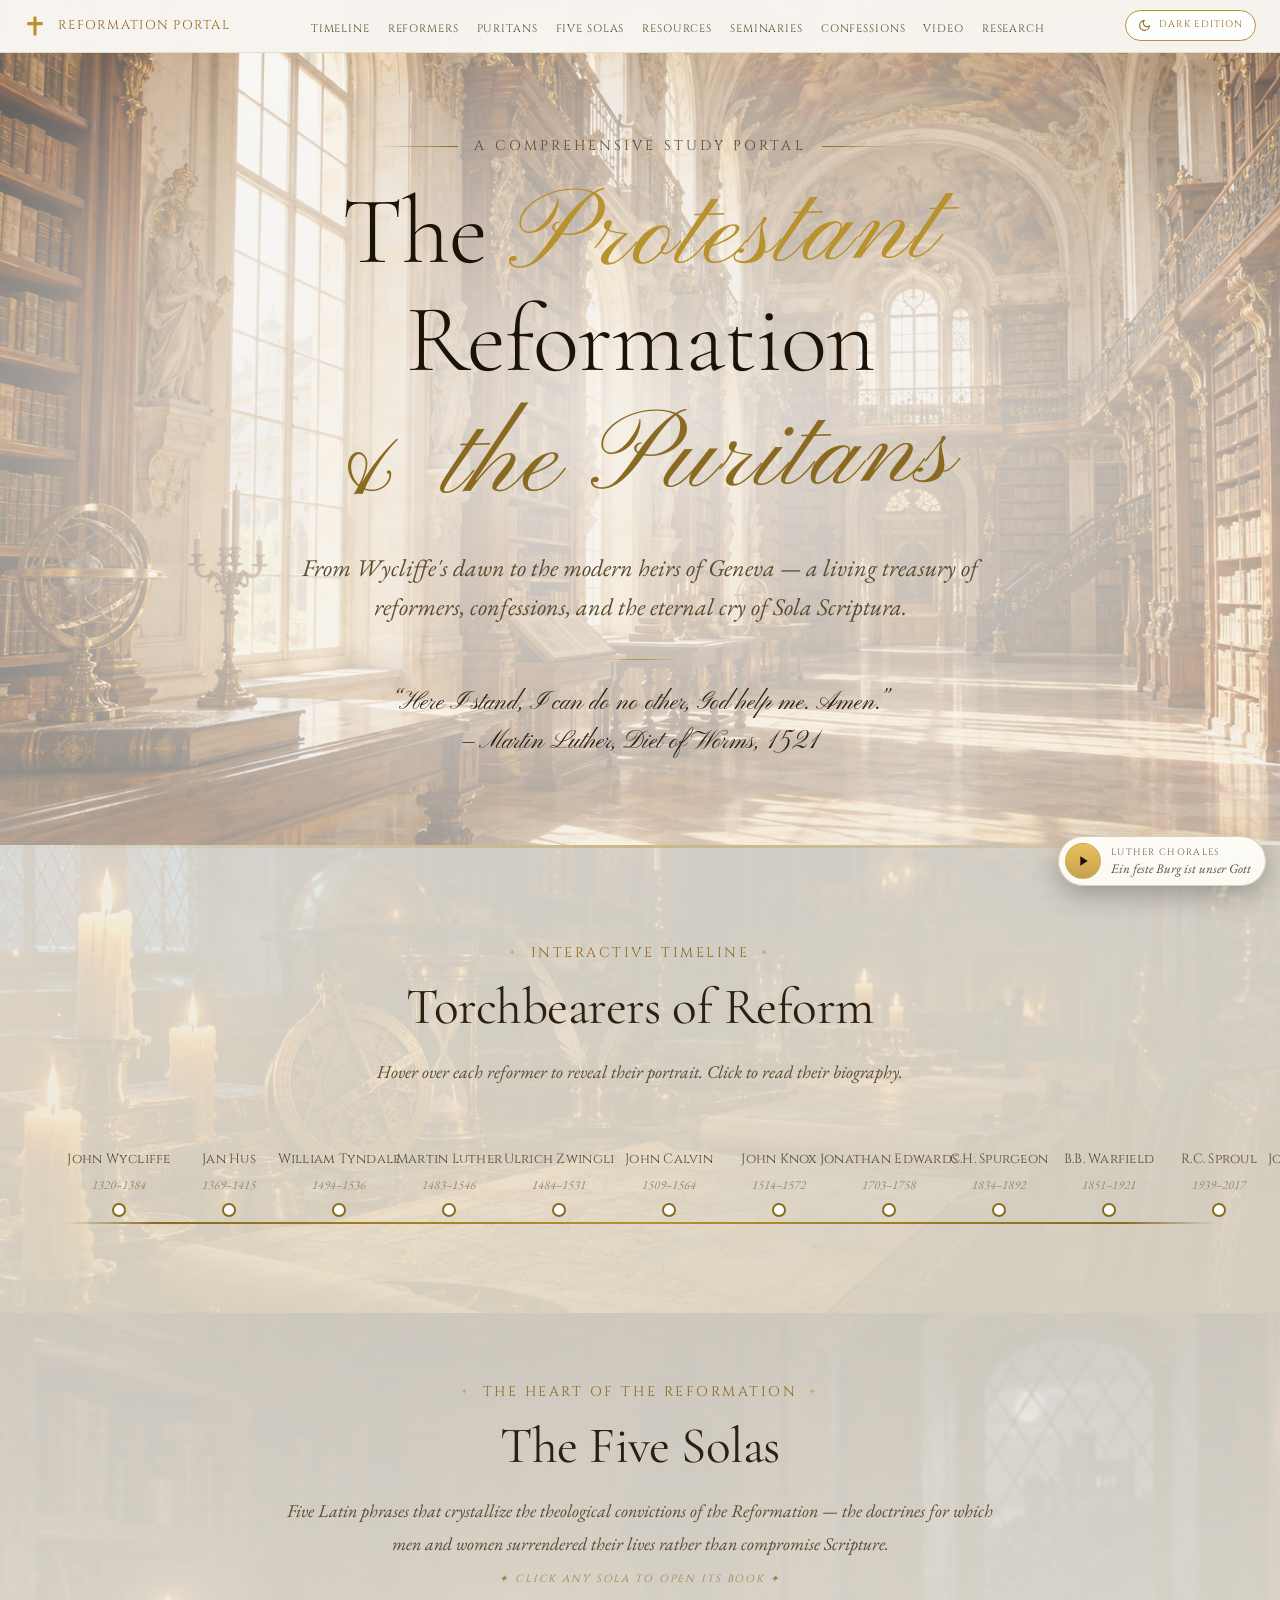
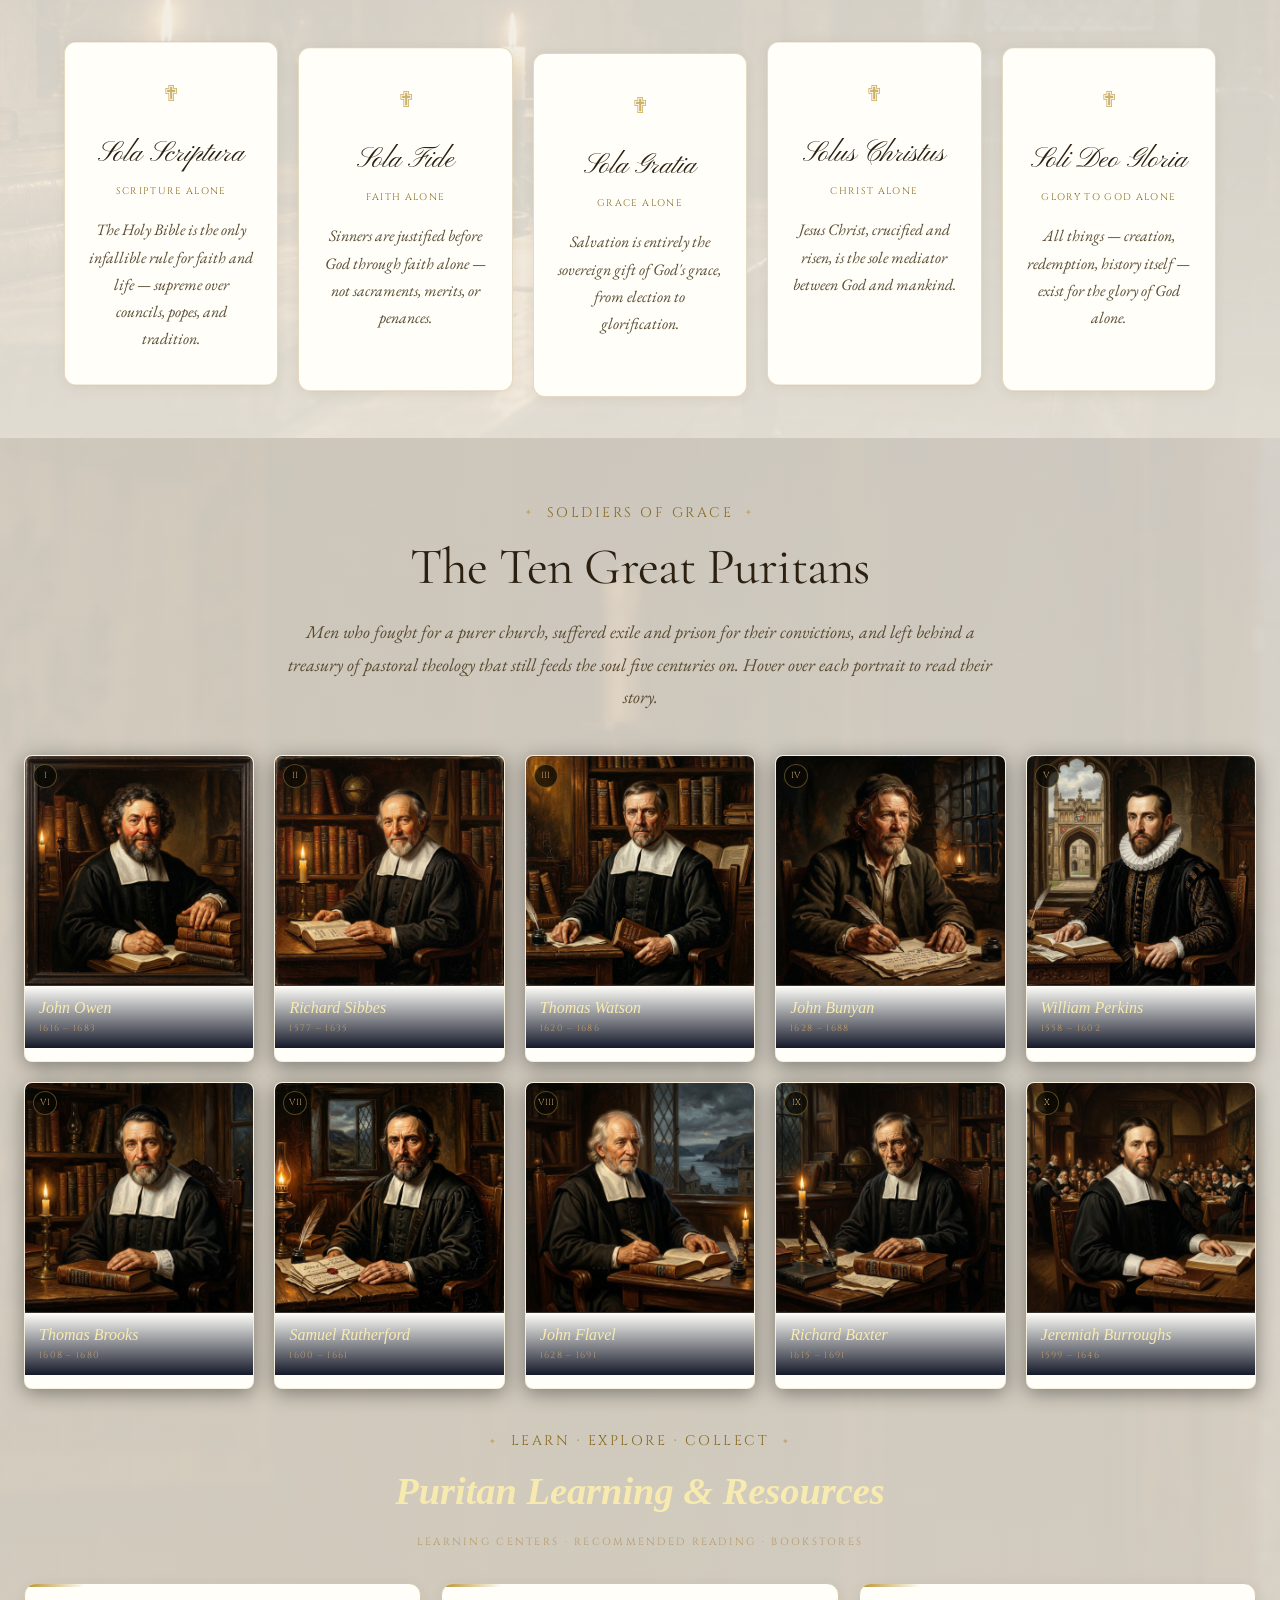
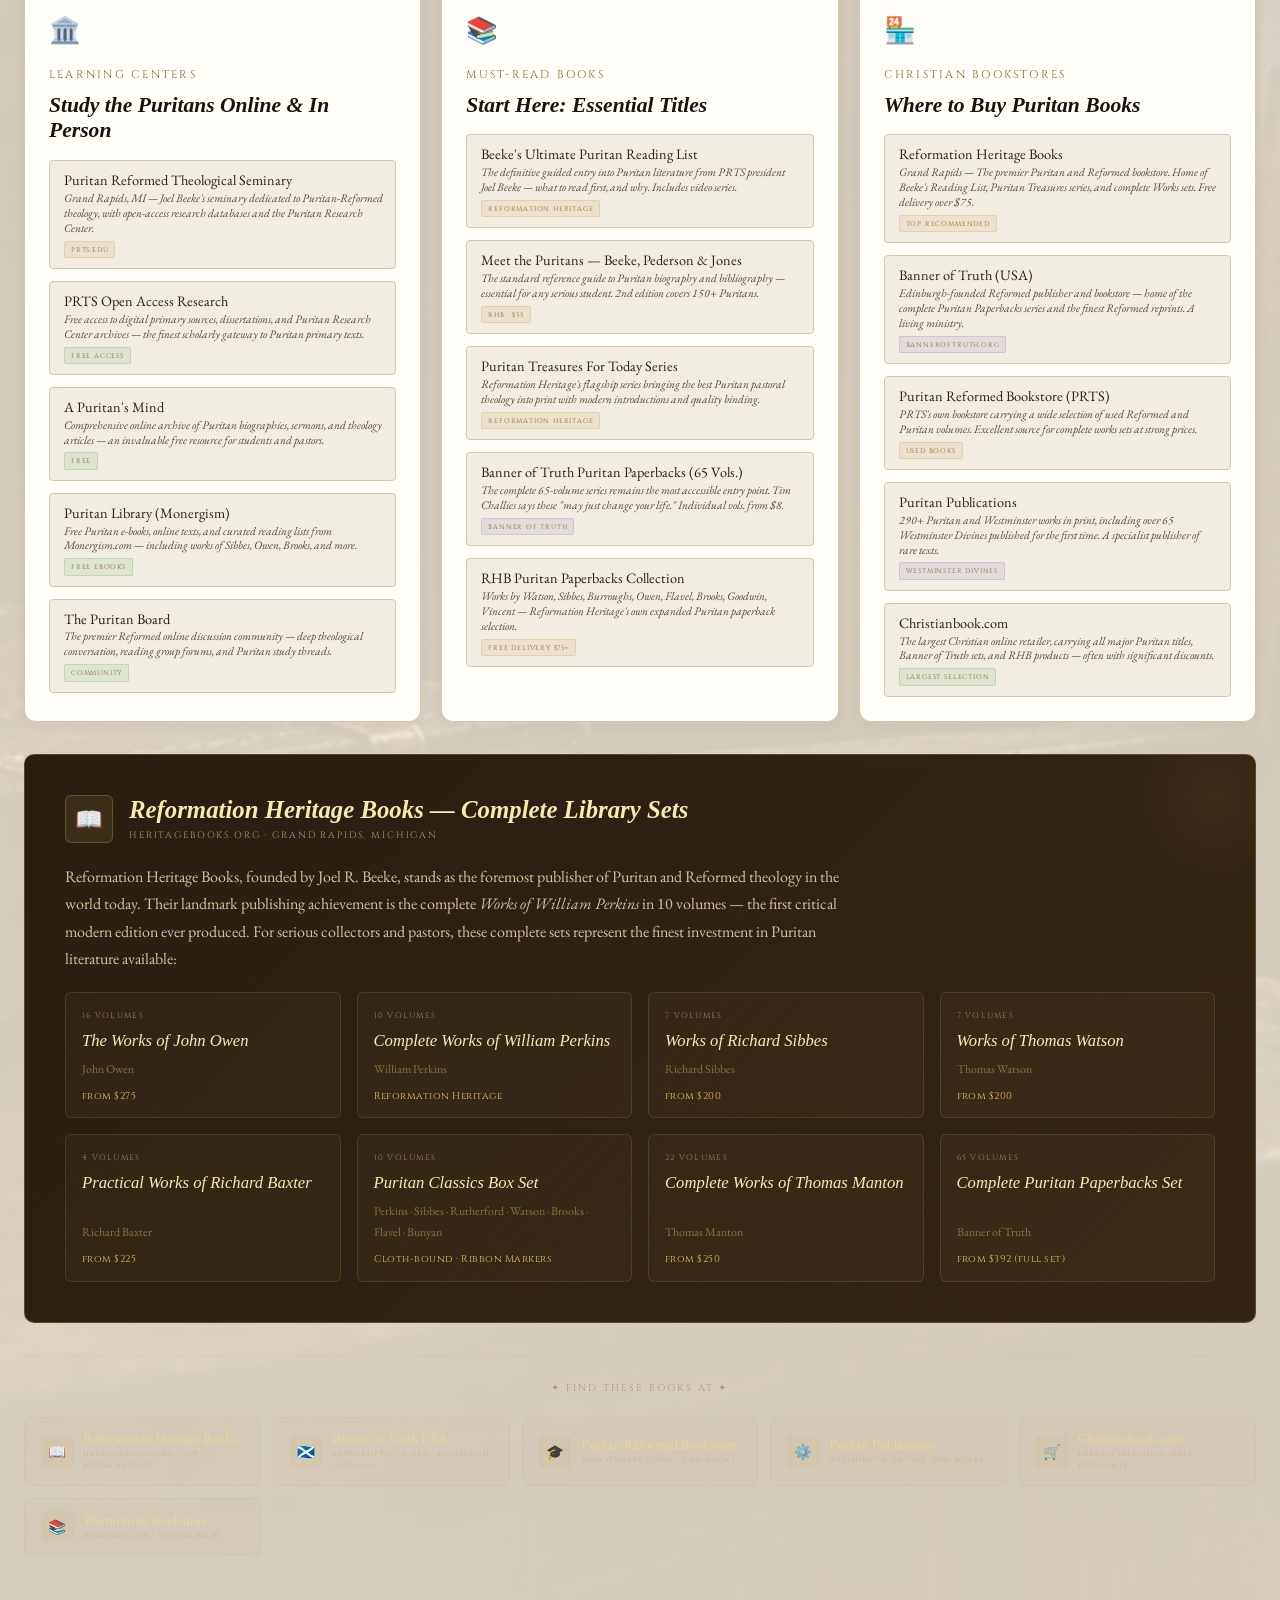
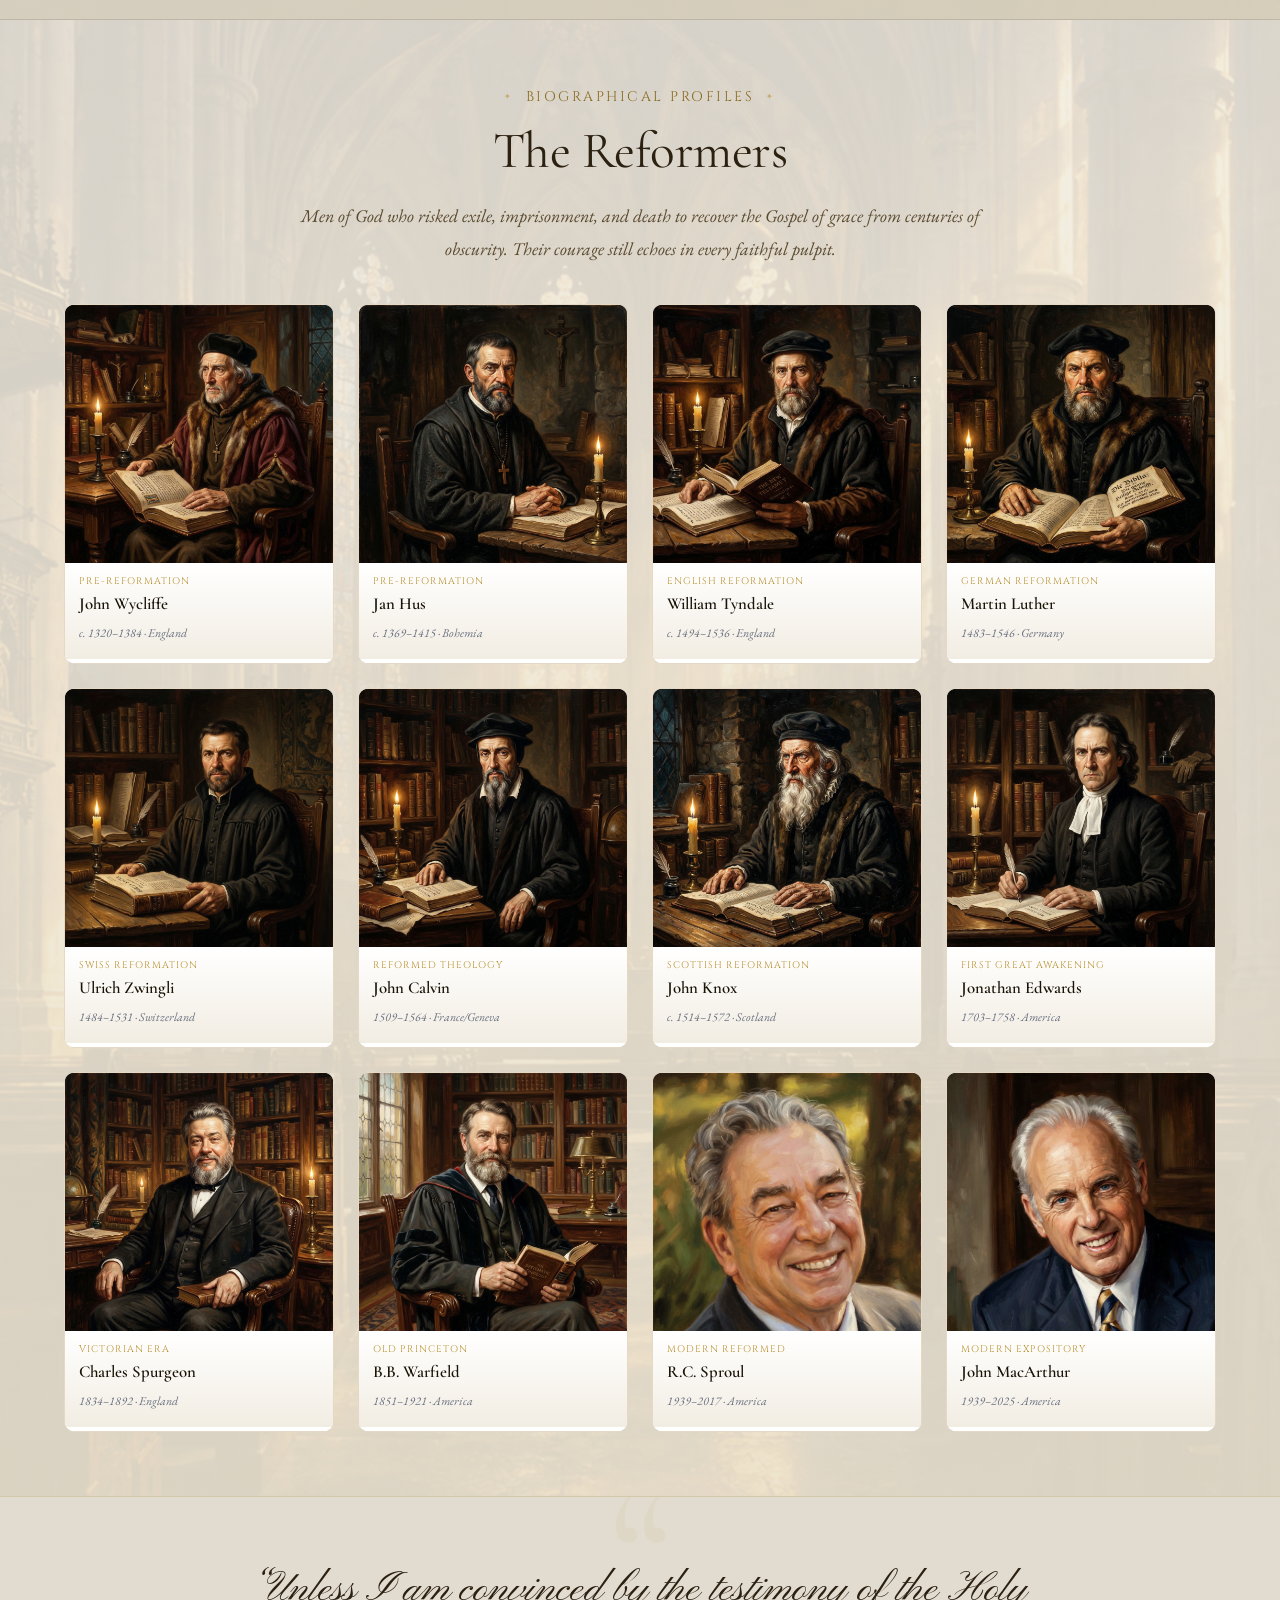
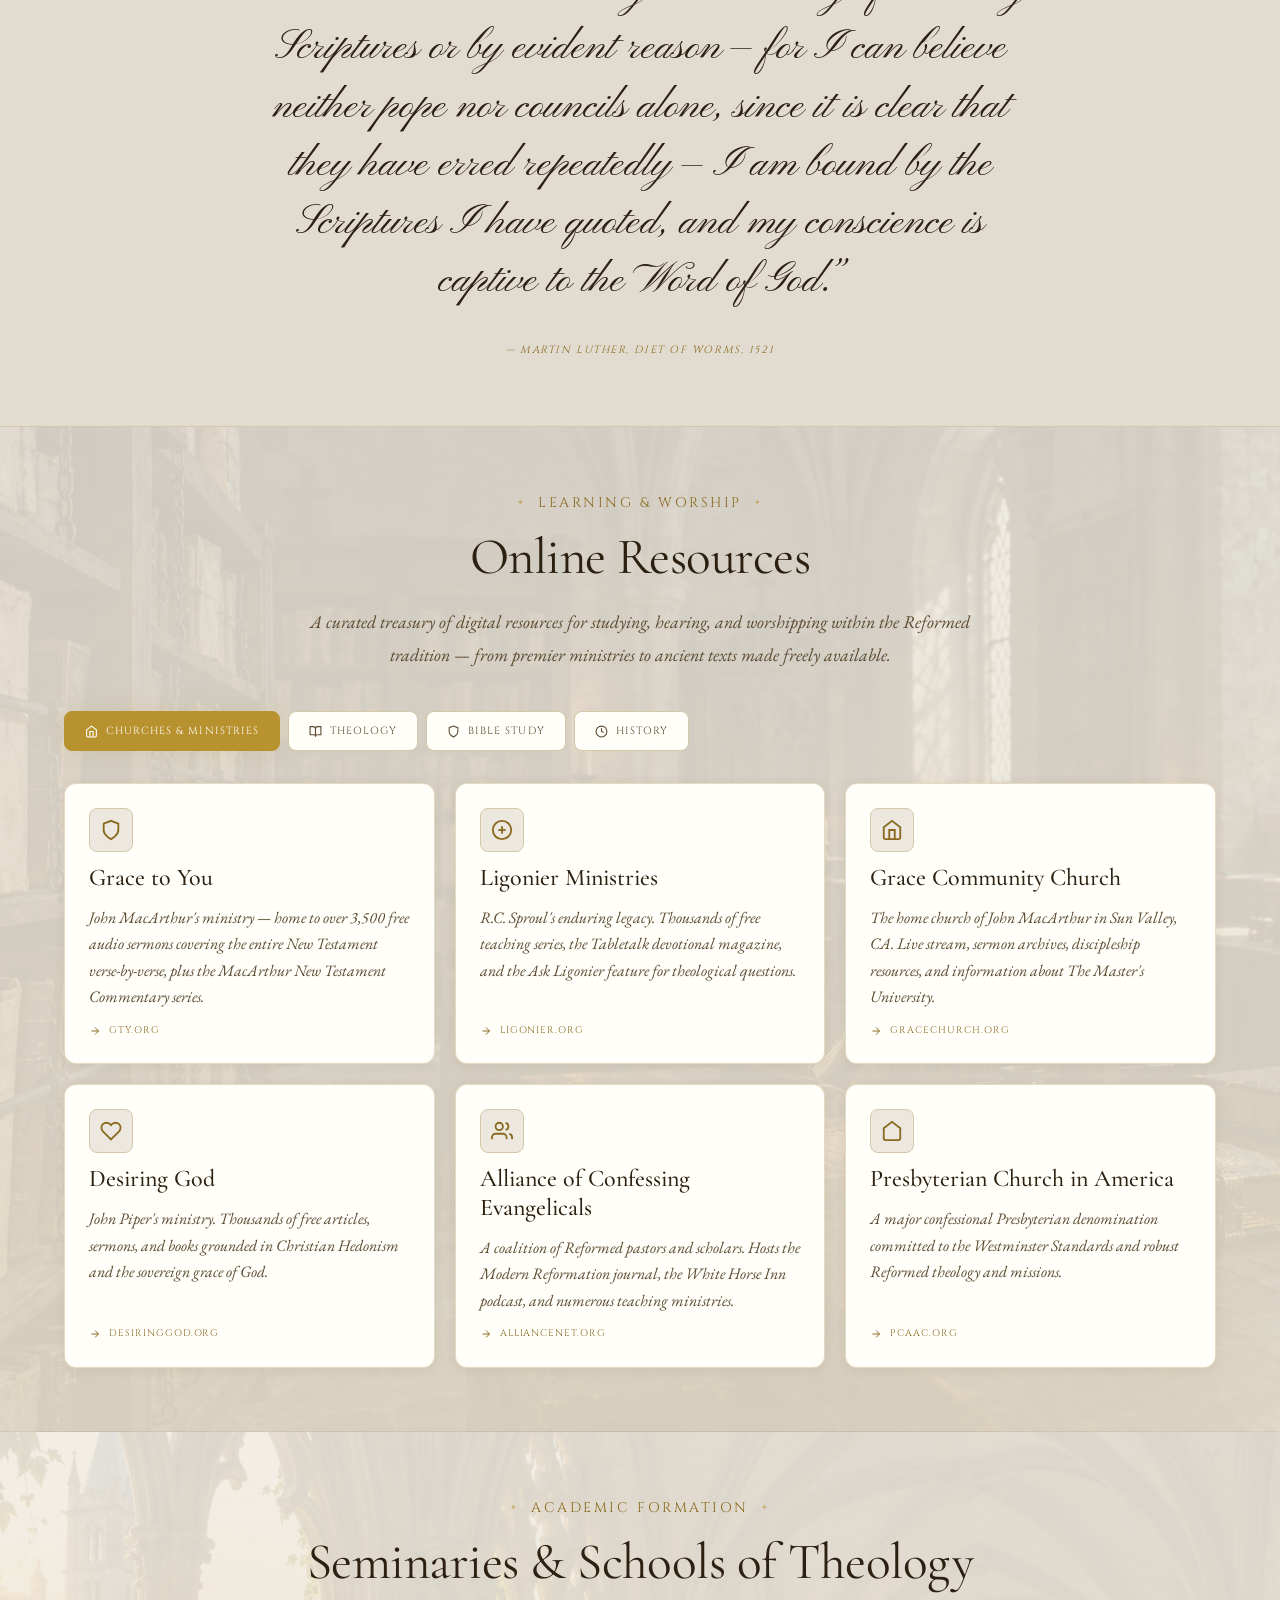
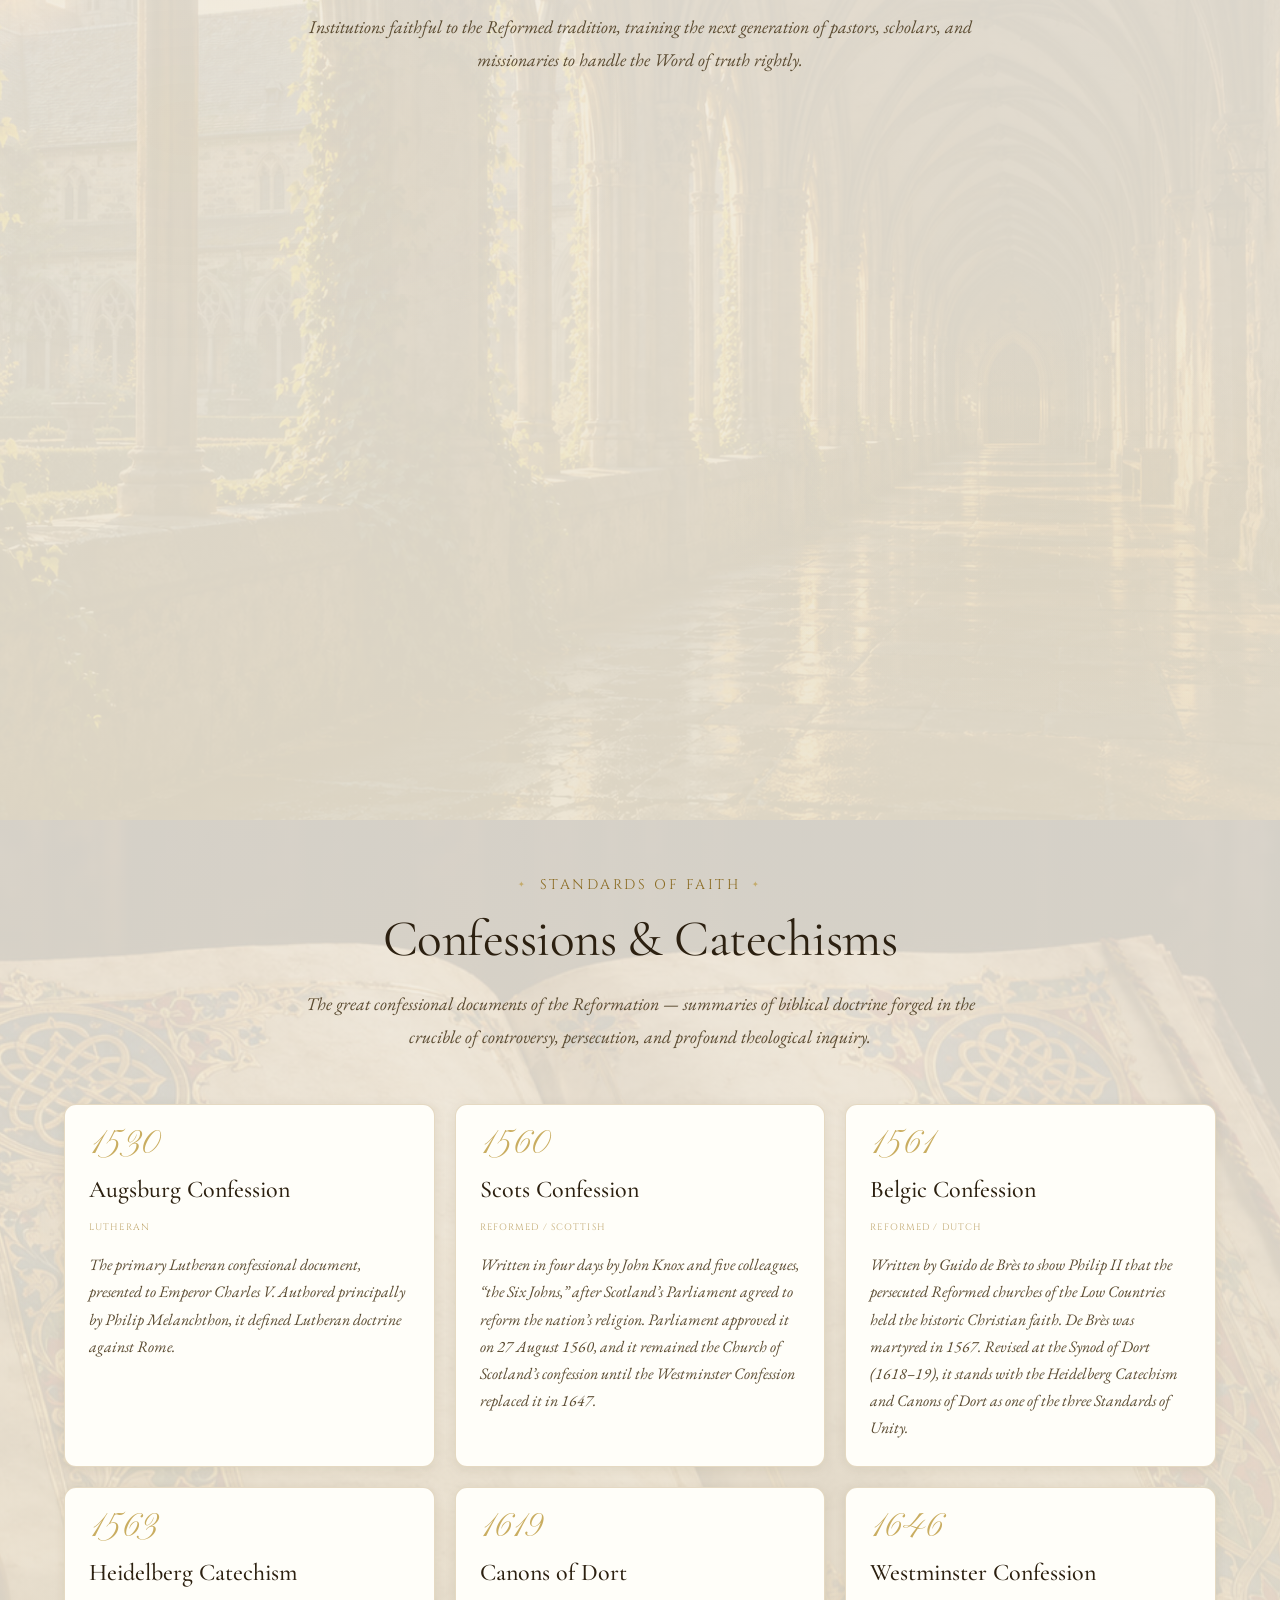
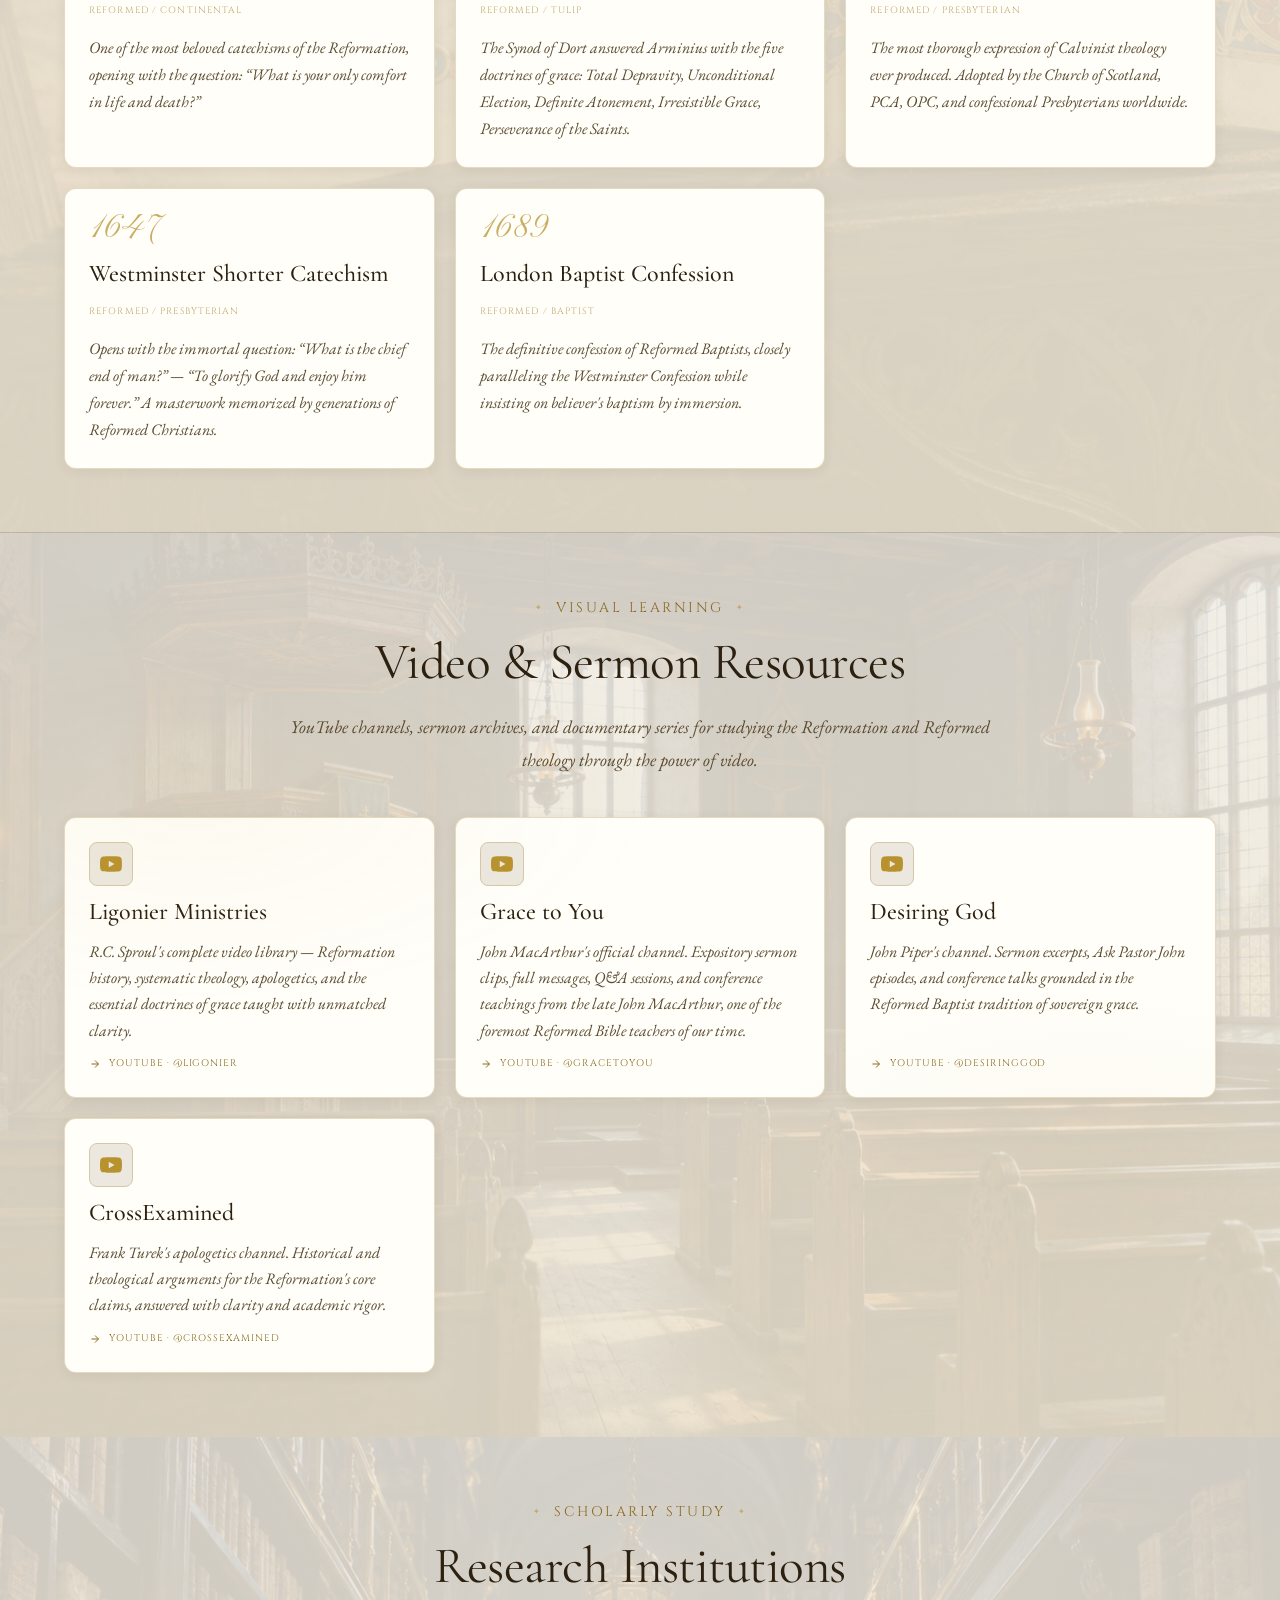
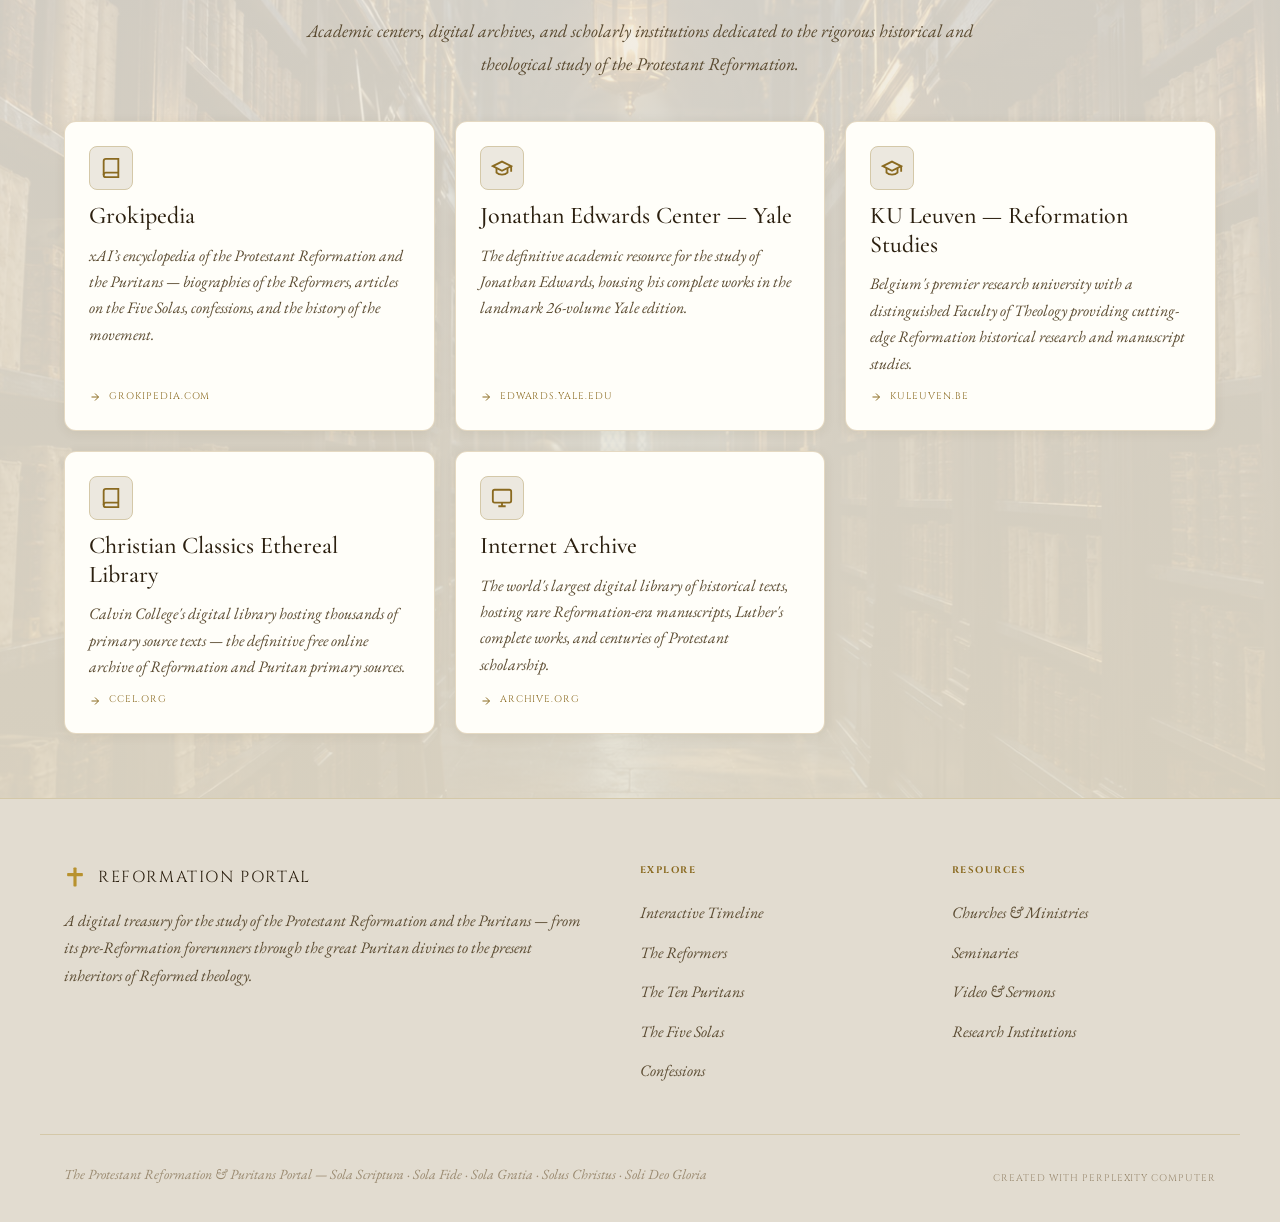
==== commit b9098f4b: "Add Scots Confession card (dark and light pages)" ====
--- a/index-light.html
+++ b/index-light.html
@@ -1395,6 +1395,12 @@
         <span class="confession-tradition">Lutheran</span>
         <p class="confession-desc">The primary Lutheran confessional document, presented to Emperor Charles V. Authored principally by Philip Melanchthon, it defined Lutheran doctrine against Rome.</p>
       </a>
+      <a class="confession-card reveal" href="https://en.wikipedia.org/wiki/Scots_Confession" target="_blank" rel="noopener noreferrer">
+        <span class="confession-year">1560</span>
+        <h3 class="confession-name">Scots Confession</h3>
+        <span class="confession-tradition">Reformed / Scottish</span>
+        <p class="confession-desc">Written in four days by John Knox and five colleagues, &ldquo;the Six Johns,&rdquo; after Scotland&rsquo;s Parliament agreed to reform the nation&rsquo;s religion. Parliament approved it on 27 August 1560, and it remained the Church of Scotland&rsquo;s confession until the Westminster Confession replaced it in 1647.</p>
+      </a>
       <a class="confession-card reveal" href="https://www.crcna.org/welcome/beliefs/confessions/belgic-confession" target="_blank" rel="noopener noreferrer">
         <span class="confession-year">1561</span>
         <h3 class="confession-name">Belgic Confession</h3>
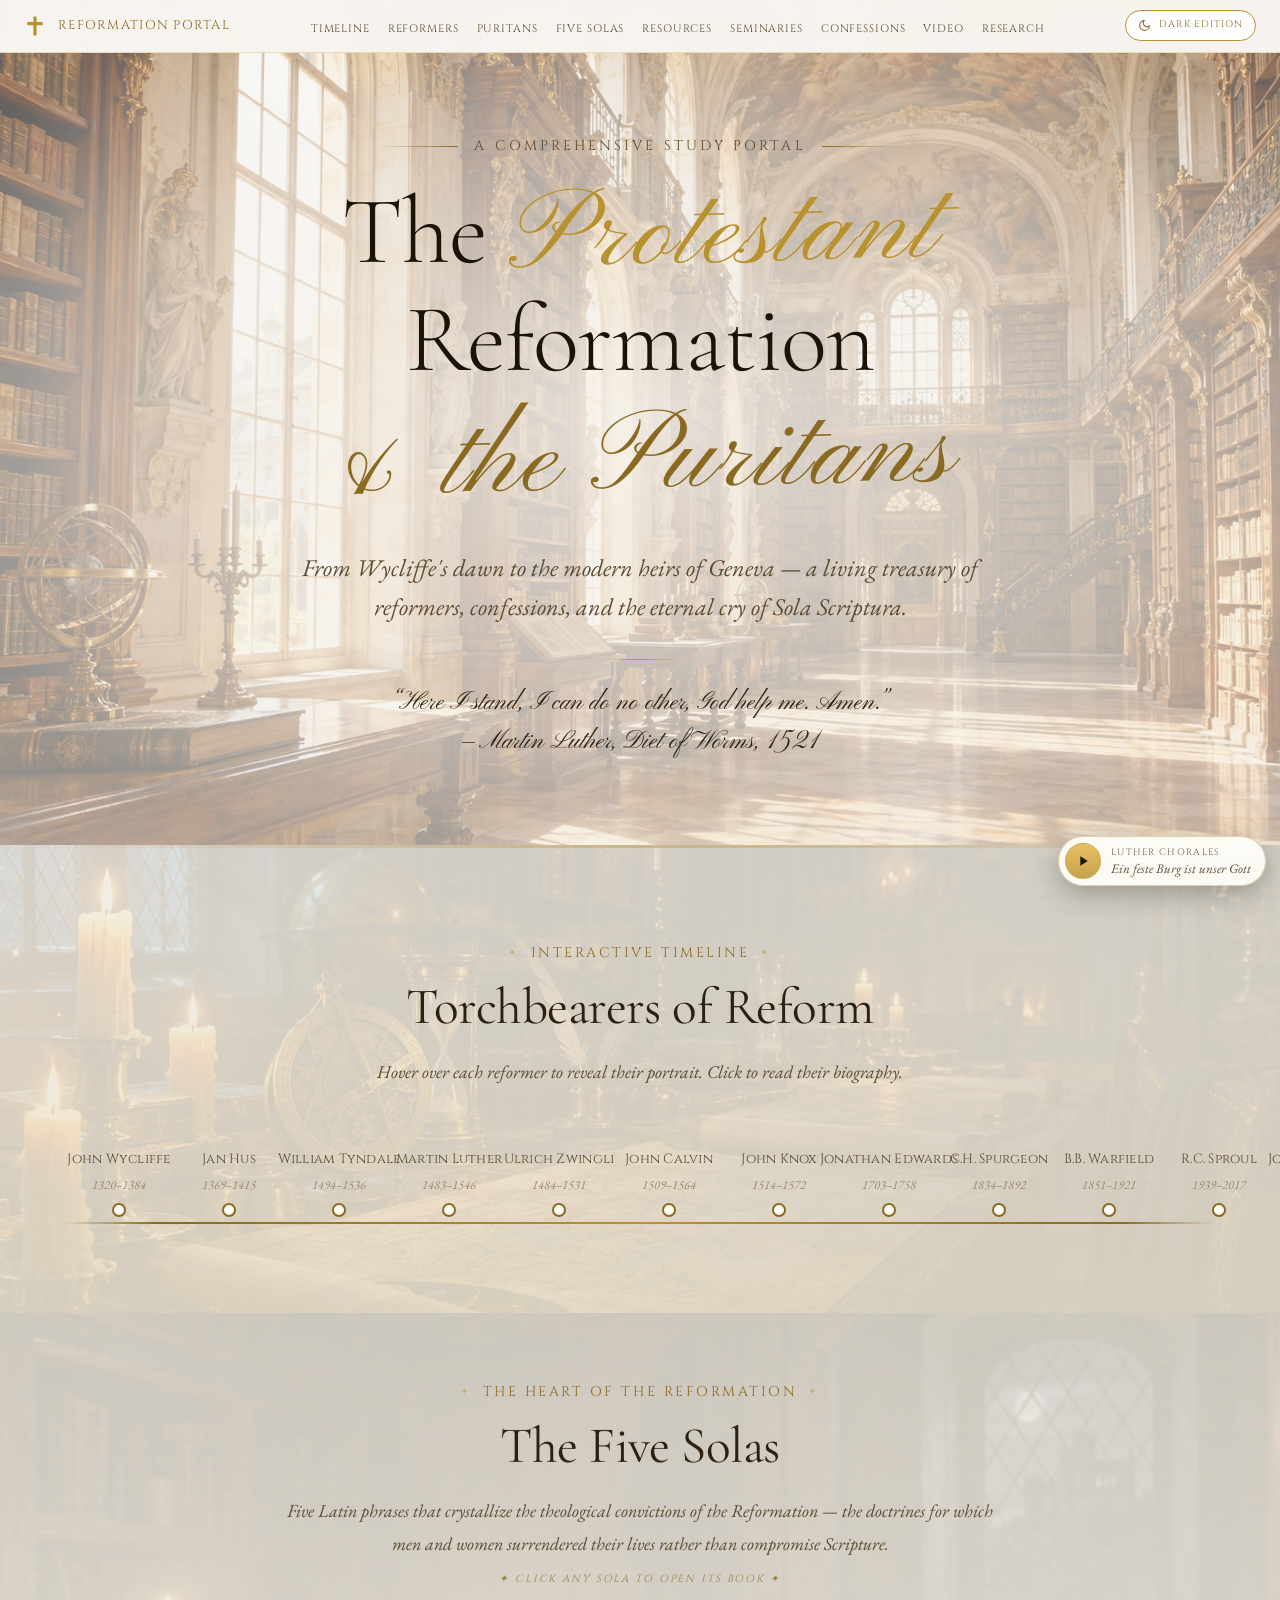
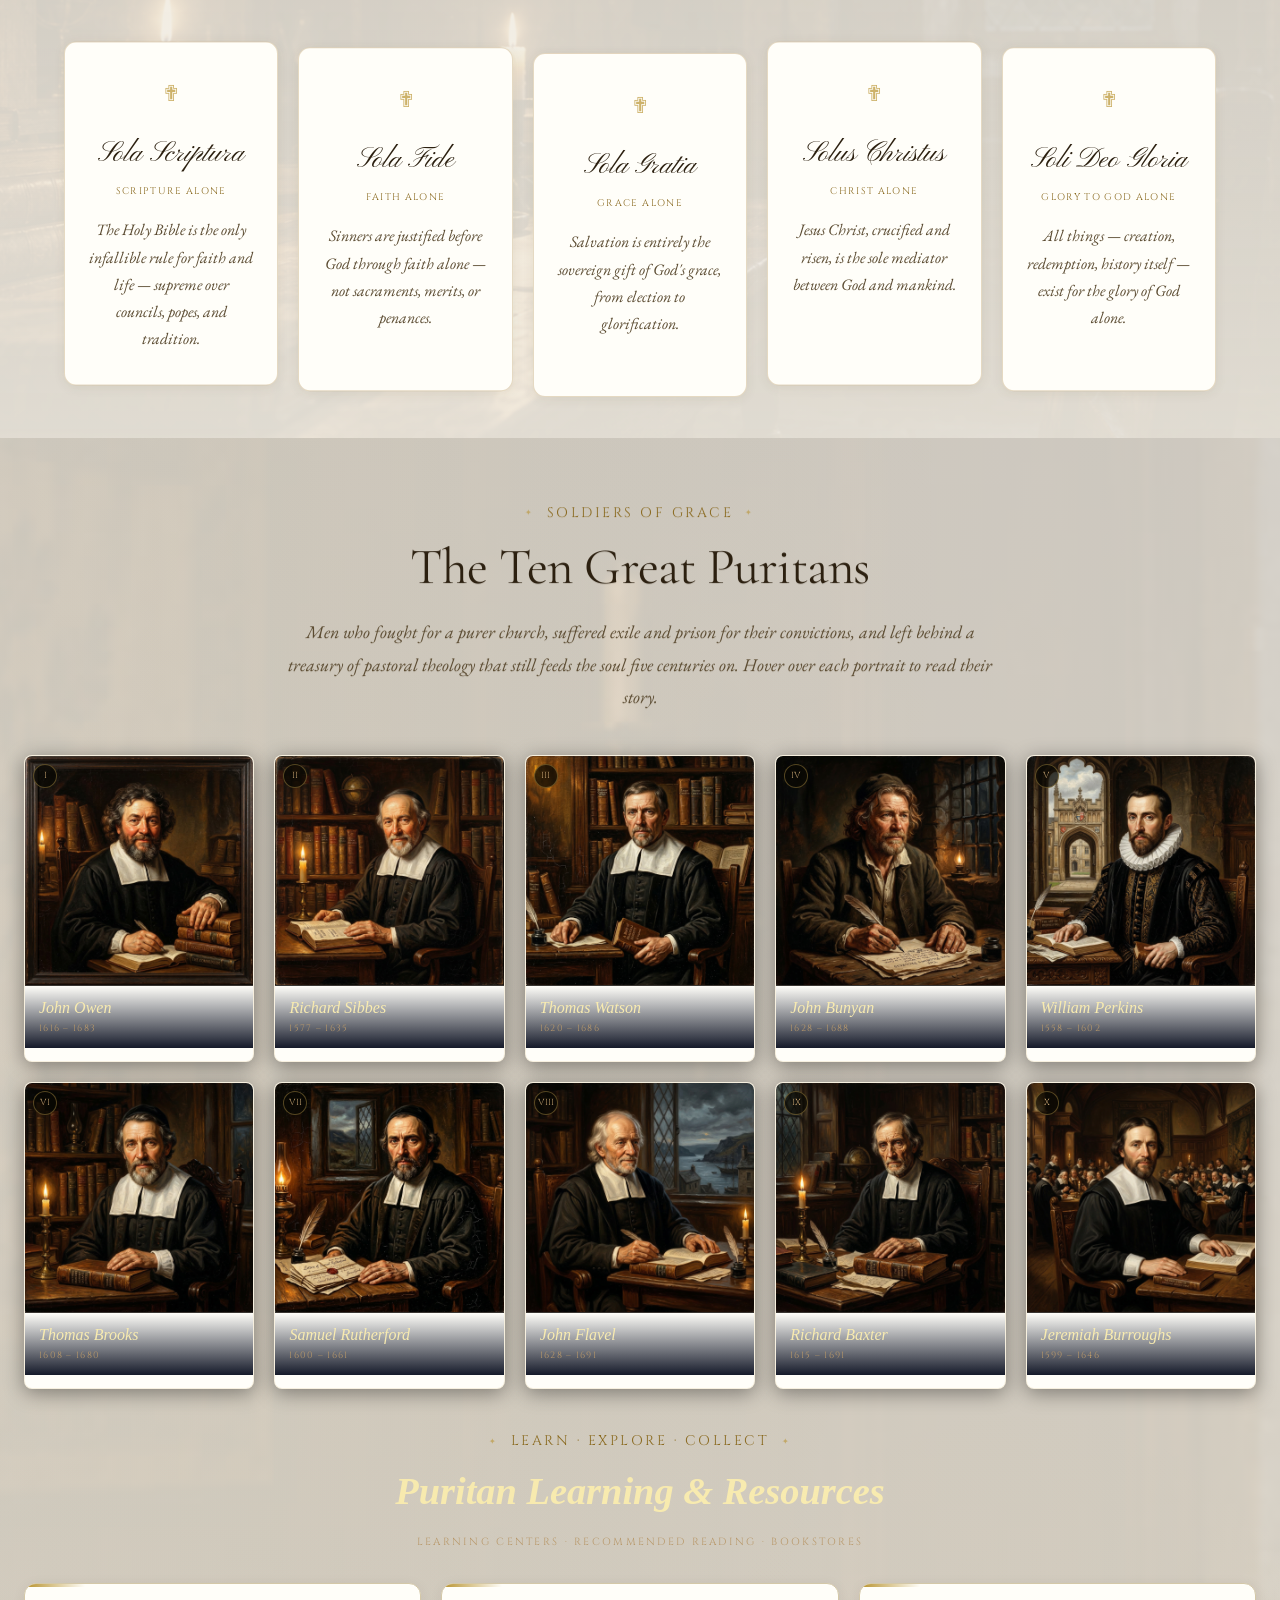
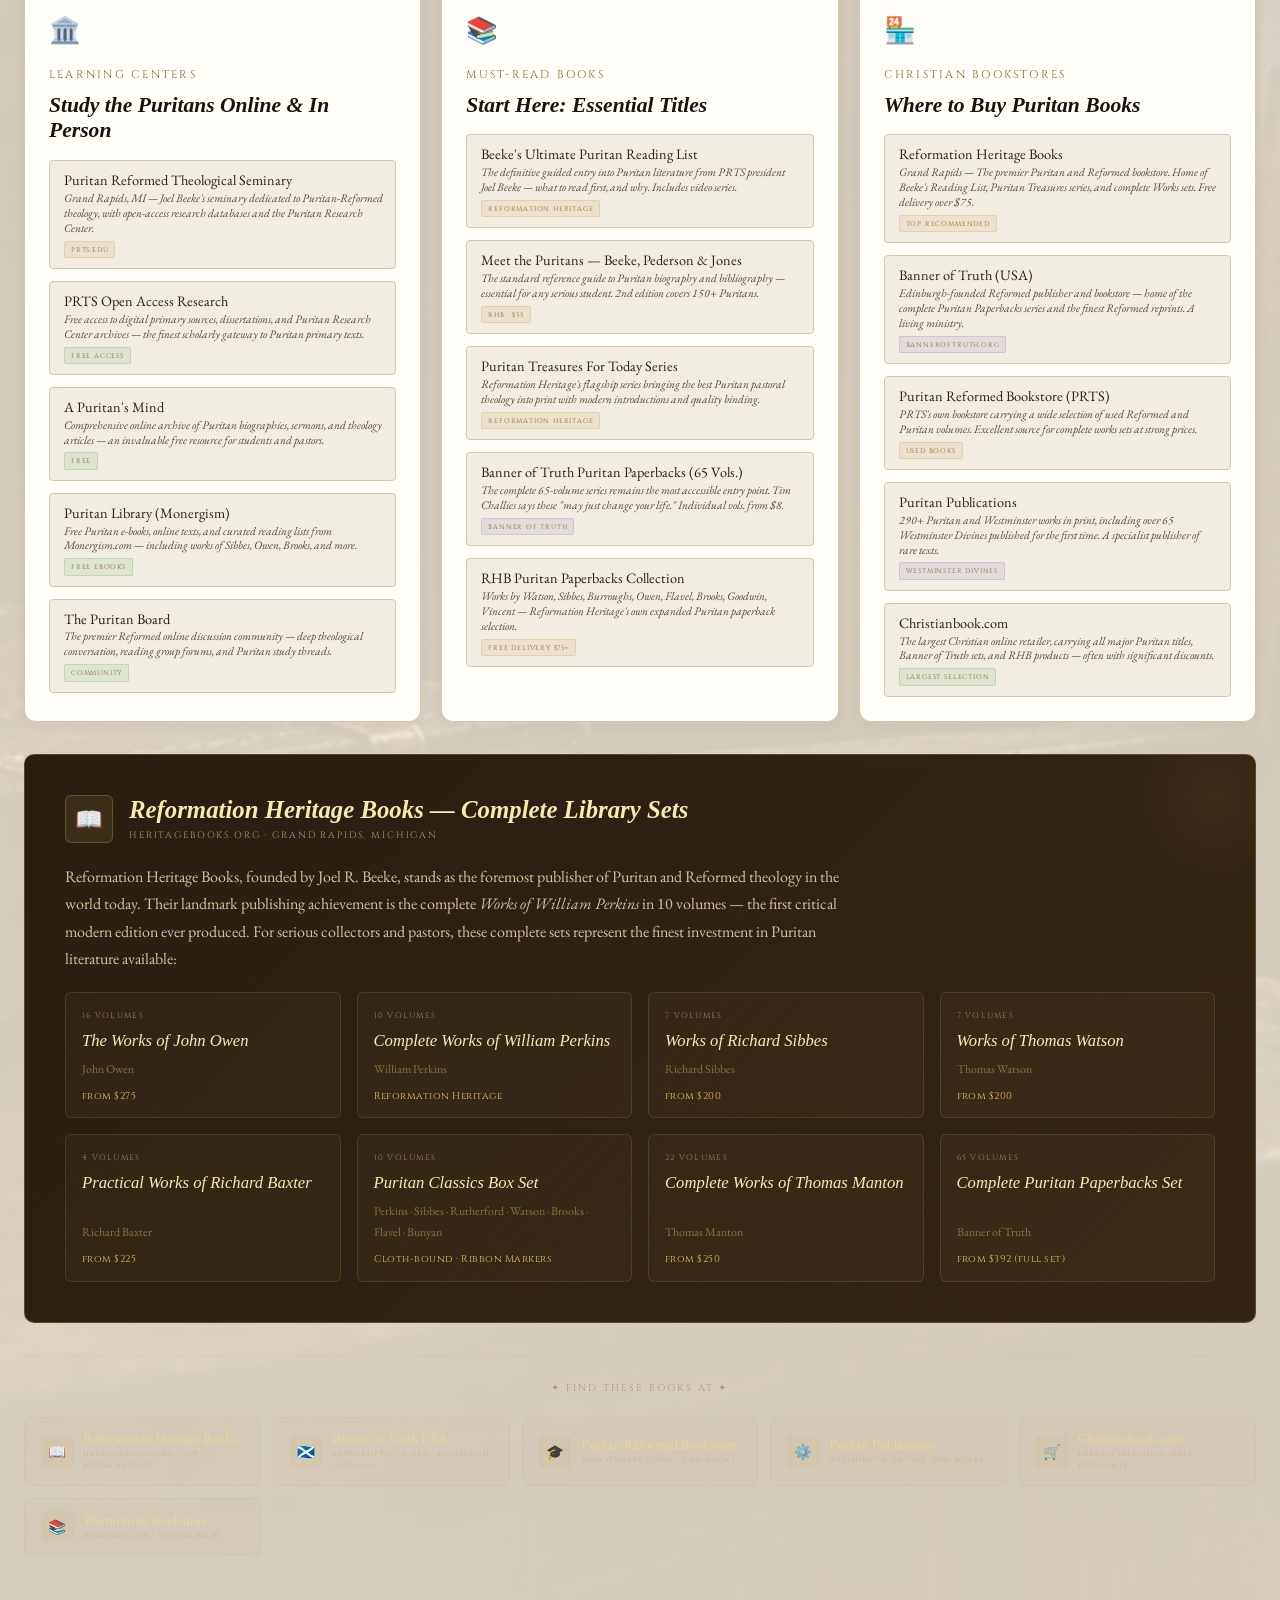
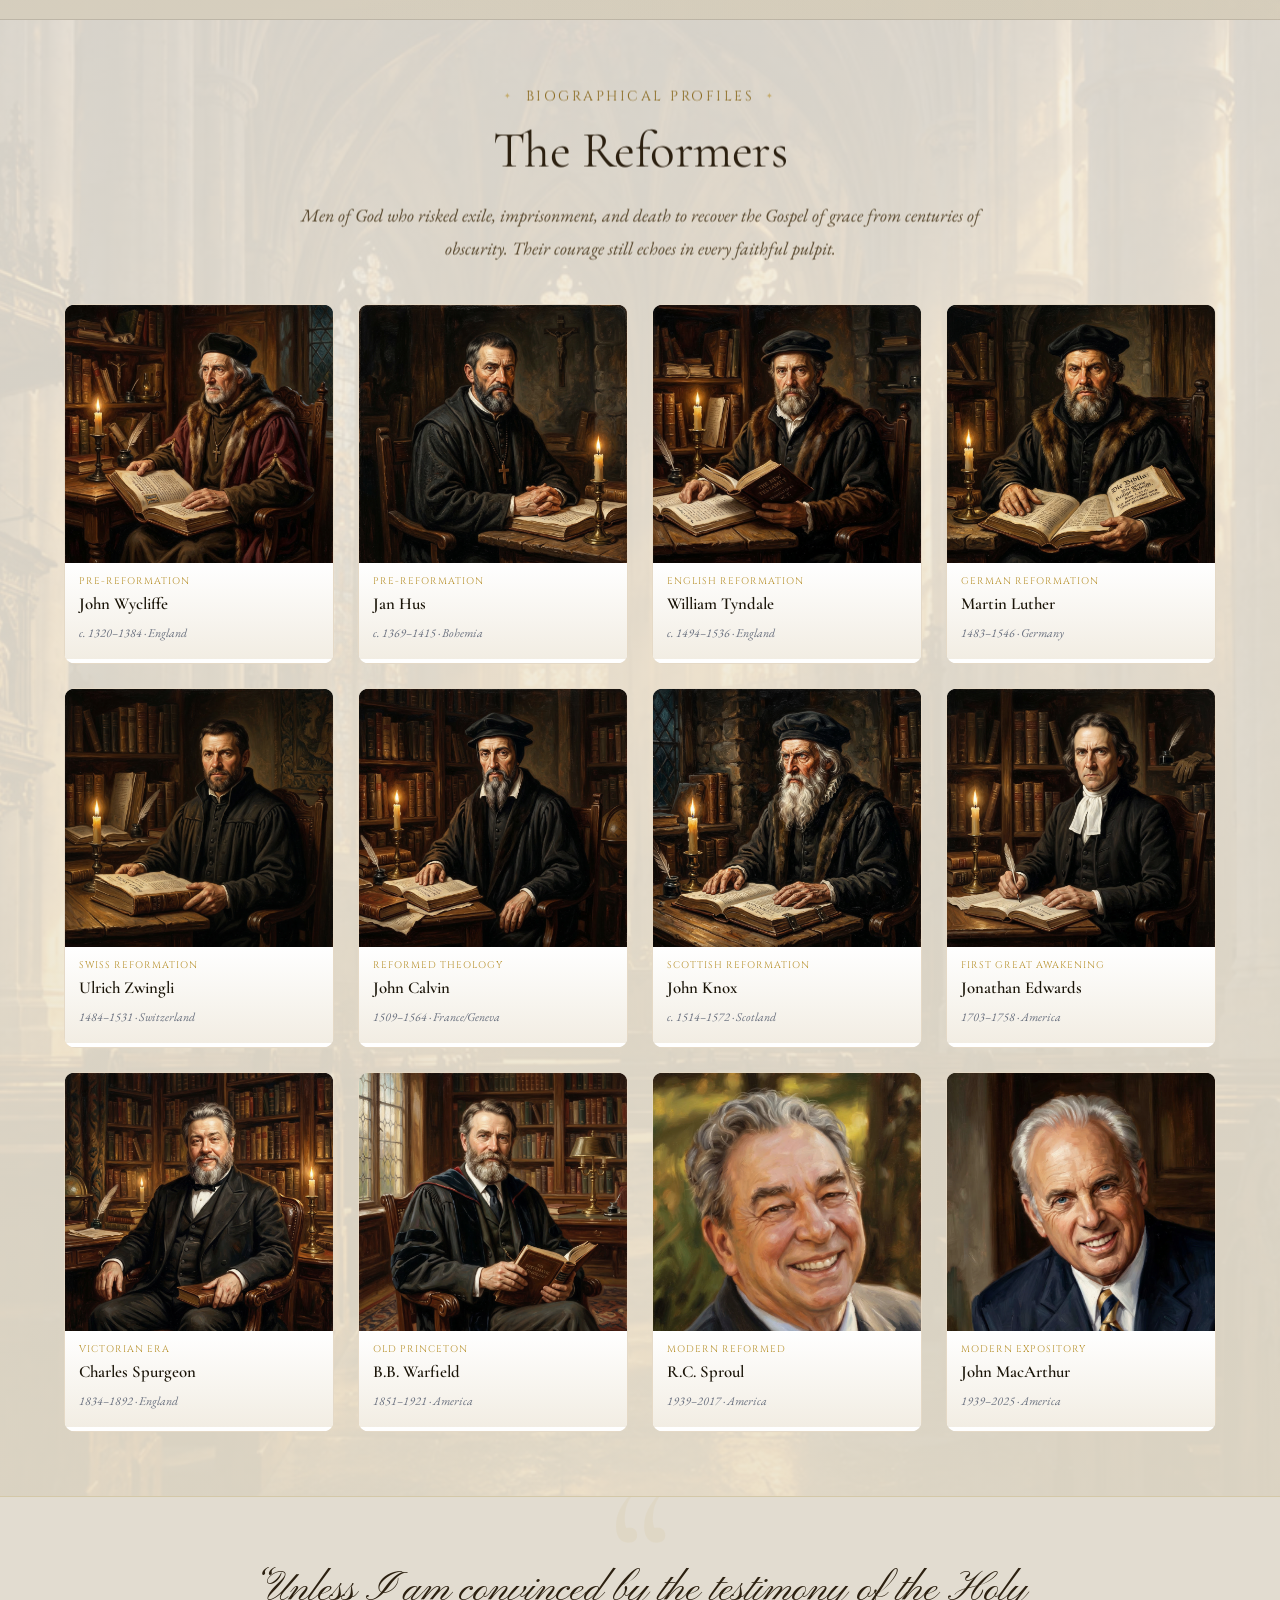
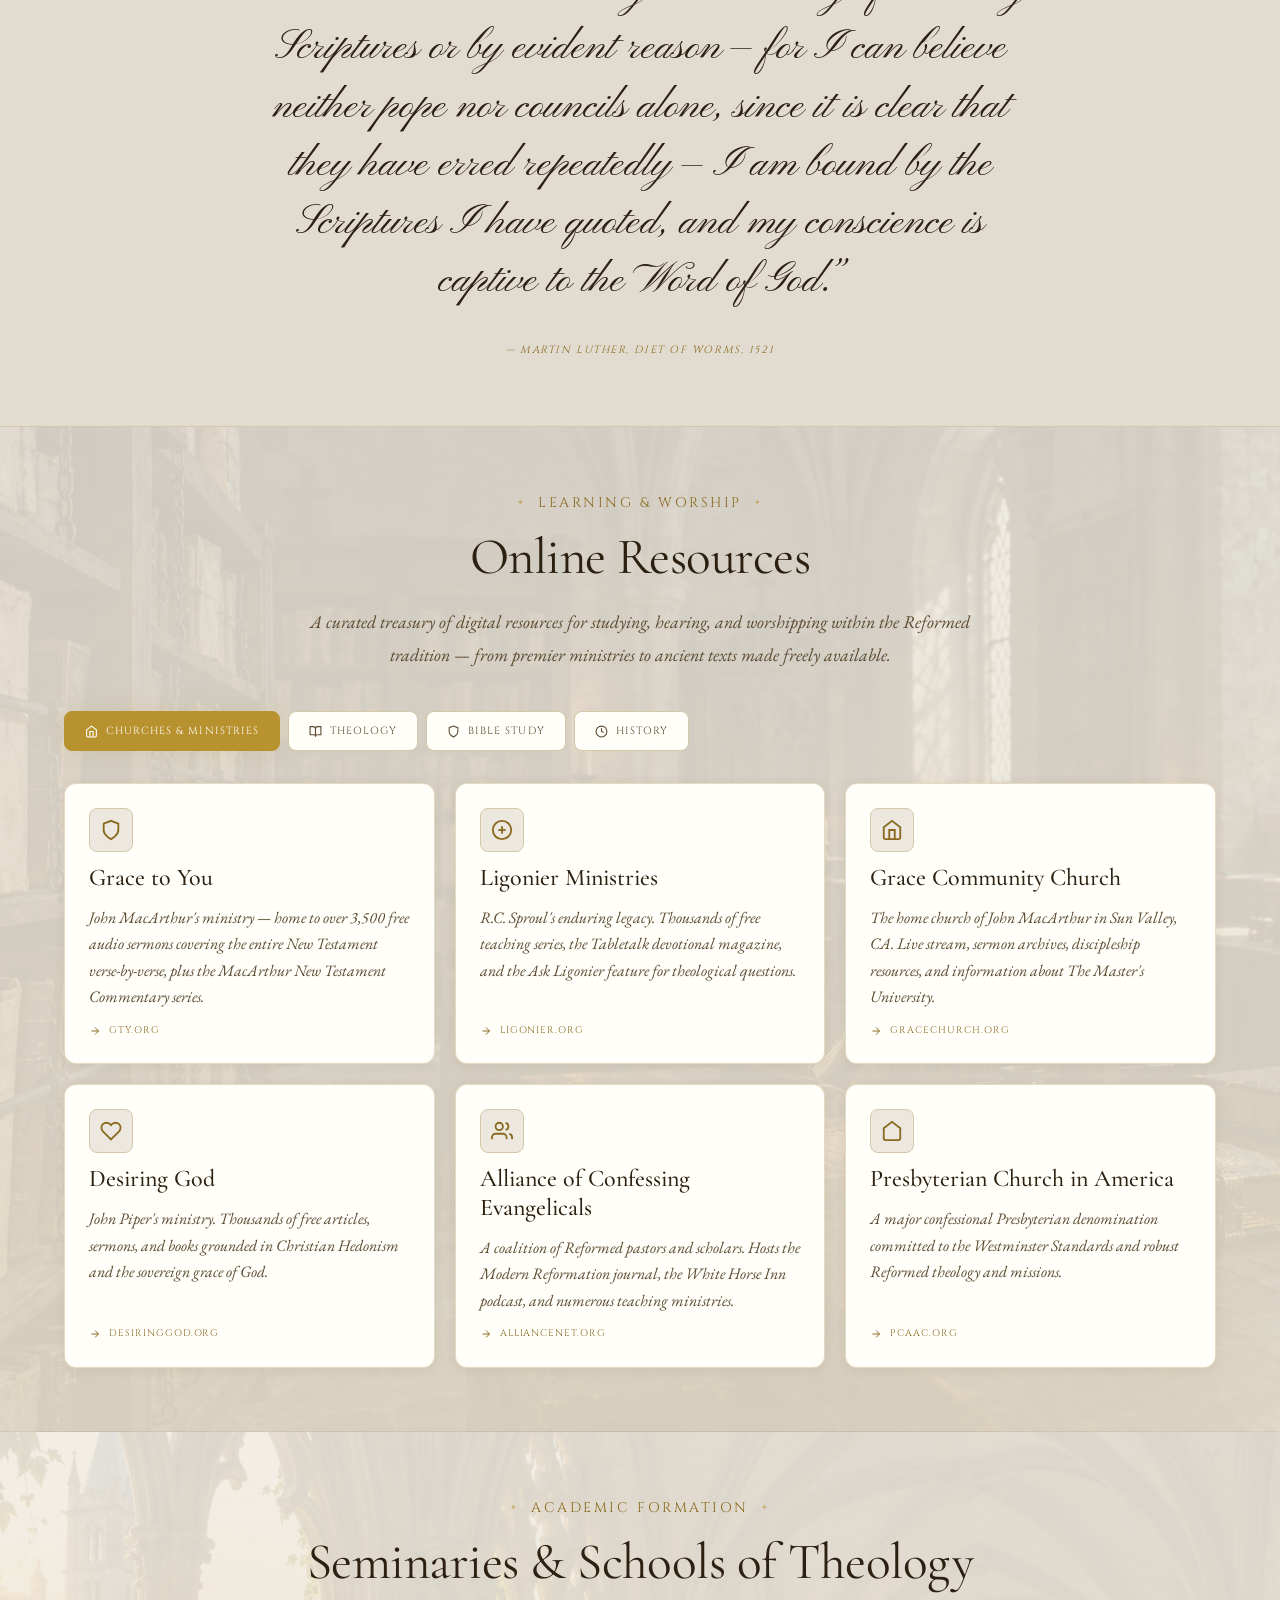
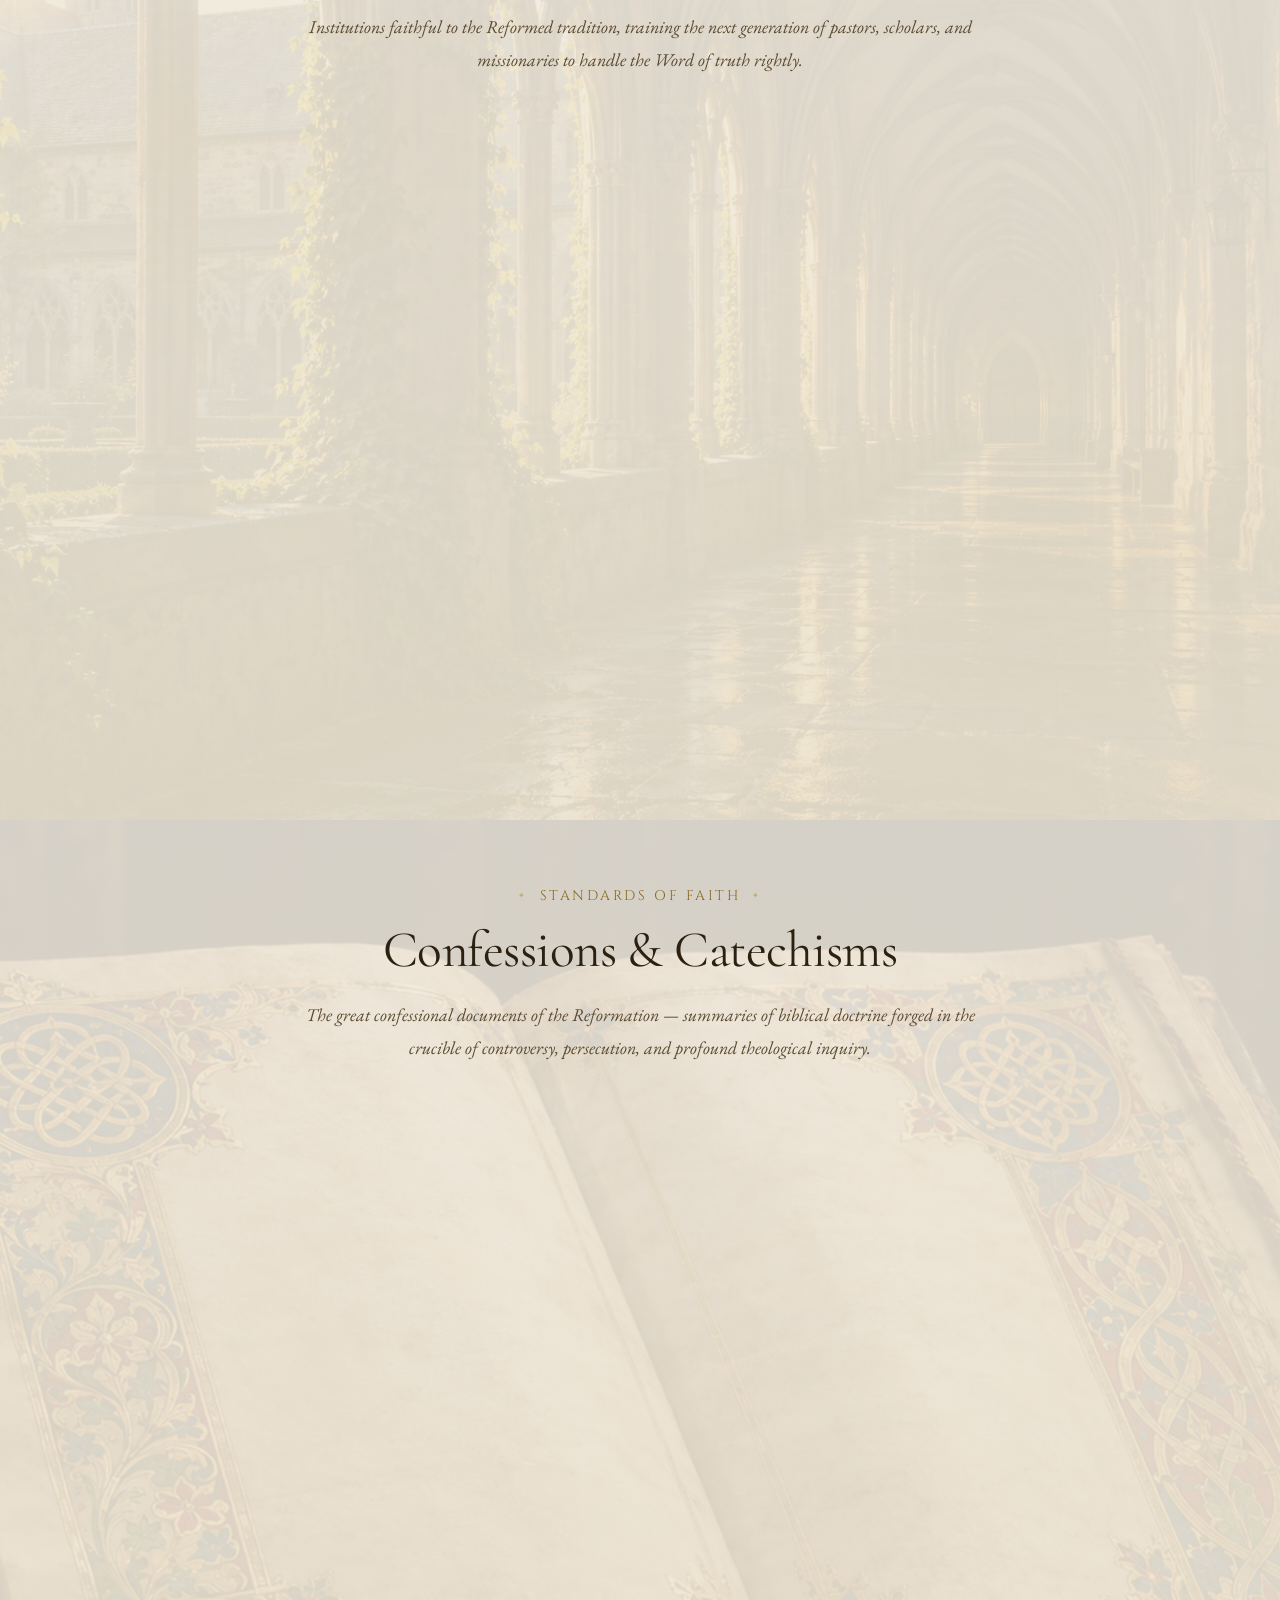
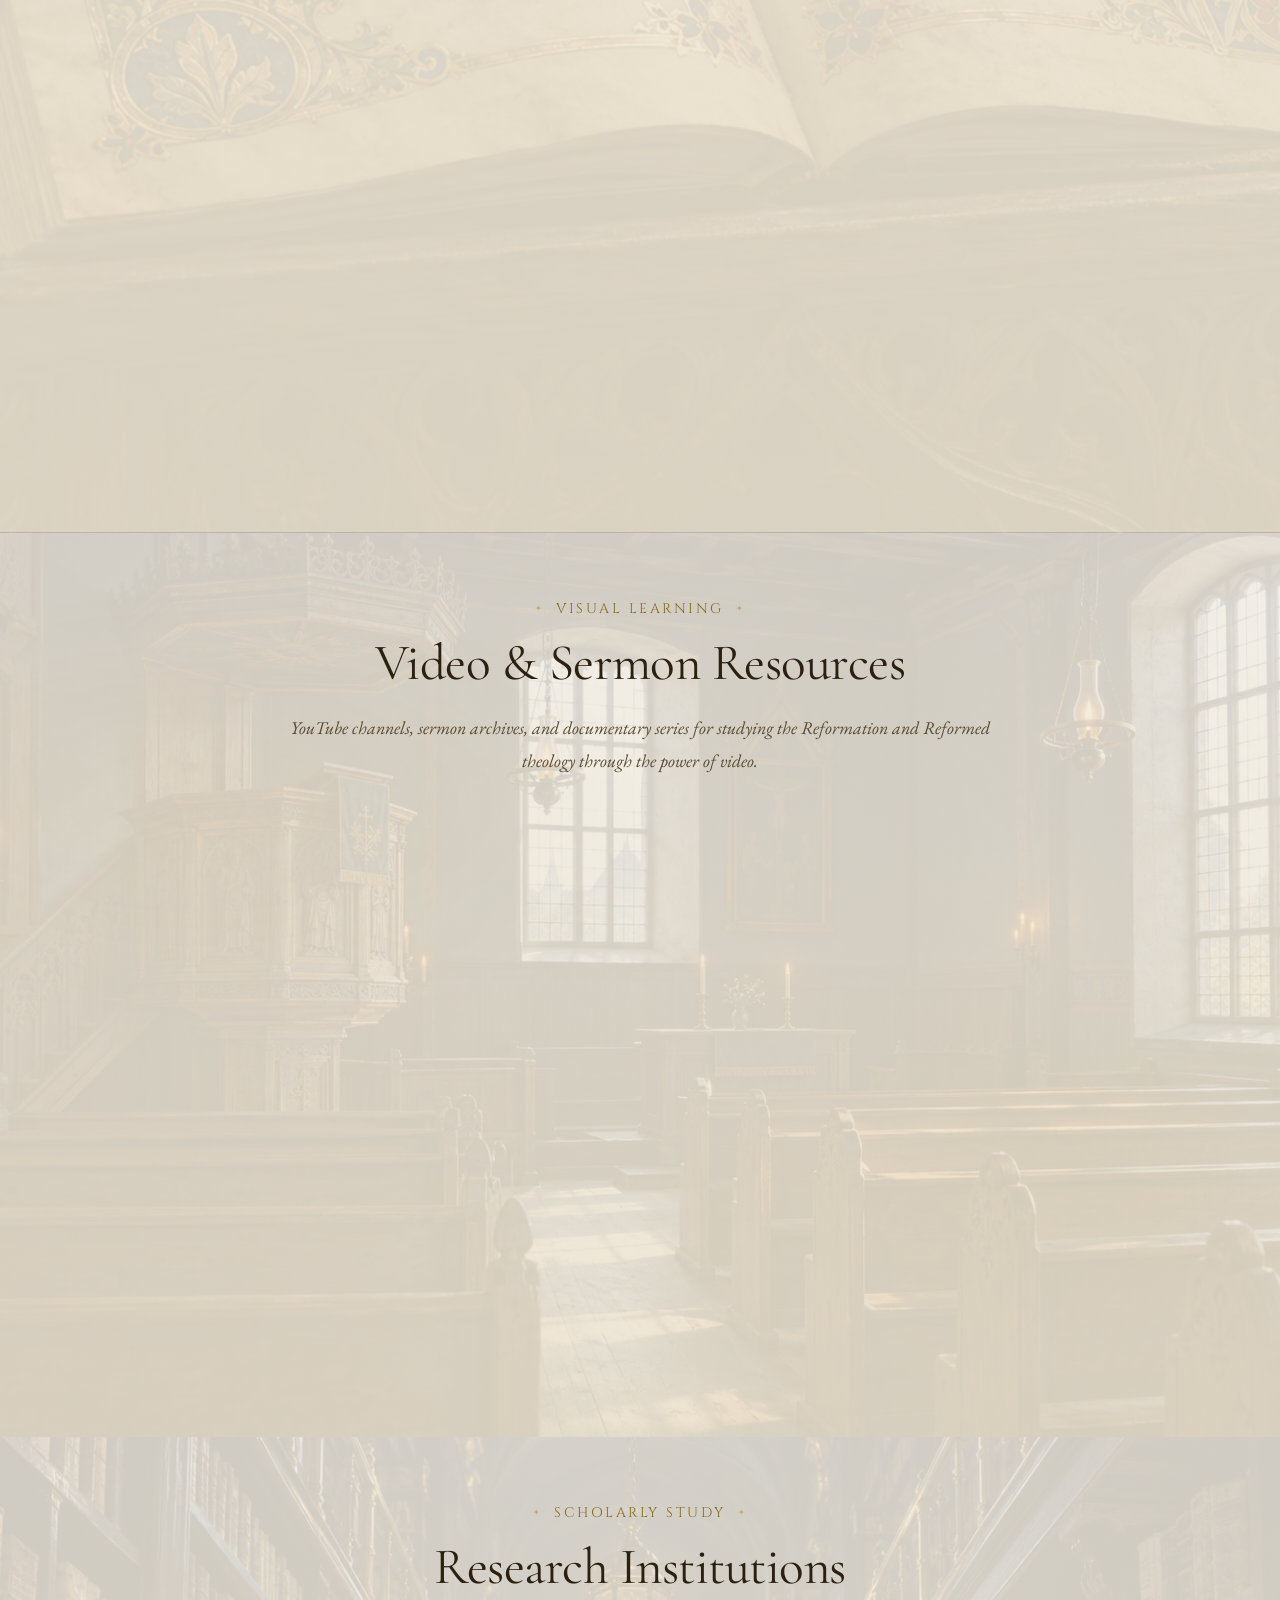
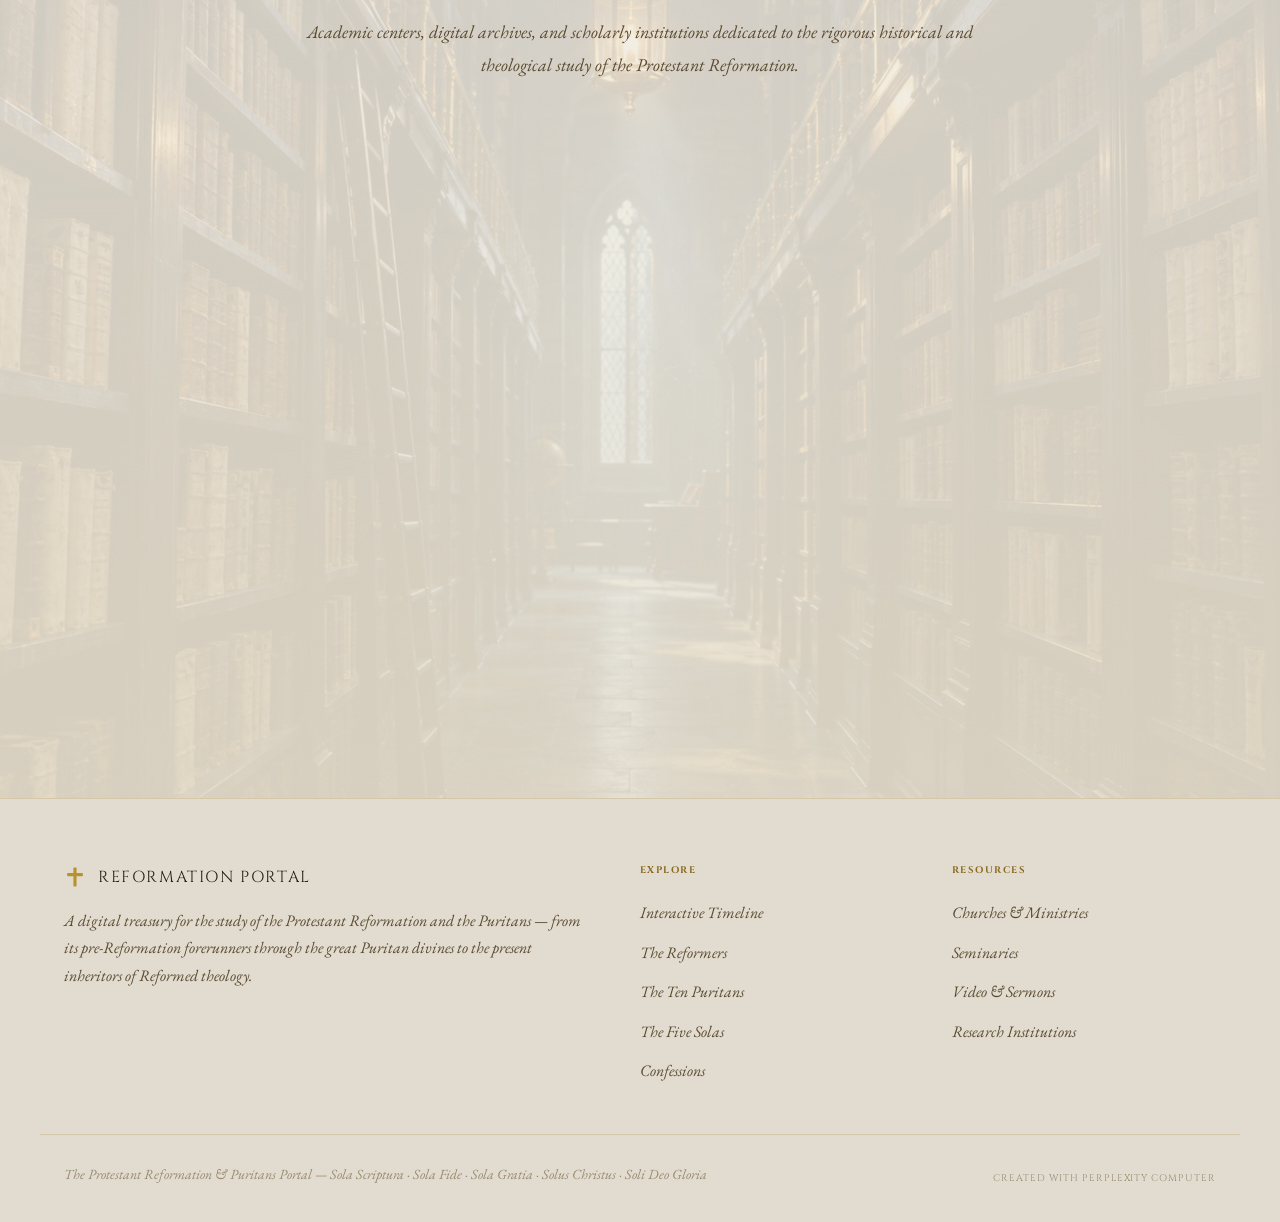
==== commit 3561a01f: "Replace broken Jonathan Edwards Center link on both Portal pages edwards.yale.edu no longer serves t" ====
--- a/index-light.html
+++ b/index-light.html
@@ -1315,11 +1315,11 @@
         <p class="resource-card-desc">The most comprehensive Spurgeon resource on the internet. Over 3,000 sermons, his autobiography, letters, and the complete Metropolitan Tabernacle Pulpit.</p>
         <span class="resource-card-url"><svg width="12" height="12" viewBox="0 0 24 24" fill="none" stroke="currentColor" stroke-width="2"><path d="M5 12h14M12 5l7 7-7 7"/></svg> spurgeon.org</span>
       </a>
-      <a class="resource-card" href="https://edwards.yale.edu" target="_blank" rel="noopener noreferrer">
+      <a class="resource-card" href="https://catalog.yale.edu/div/research-outreach/jonathan-edwards-center-online-archive/" target="_blank" rel="noopener noreferrer">
         <div class="resource-card-icon"><svg width="22" height="22" viewBox="0 0 24 24" fill="none" stroke="currentColor" stroke-width="2"><path d="M22 10v6M2 10l10-5 10 5-10 5z"/><path d="M6 12v5c3 3 9 3 12 0v-5"/></svg></div>
         <h3 class="resource-card-title">Jonathan Edwards Center at Yale</h3>
         <p class="resource-card-desc">The complete digital works of Jonathan Edwards — including unpublished sermons, personal notebooks, and the definitive 26-volume Yale edition online.</p>
-        <span class="resource-card-url"><svg width="12" height="12" viewBox="0 0 24 24" fill="none" stroke="currentColor" stroke-width="2"><path d="M5 12h14M12 5l7 7-7 7"/></svg> edwards.yale.edu</span>
+        <span class="resource-card-url"><svg width="12" height="12" viewBox="0 0 24 24" fill="none" stroke="currentColor" stroke-width="2"><path d="M5 12h14M12 5l7 7-7 7"/></svg> catalog.yale.edu</span>
       </a>
       <a class="resource-card" href="https://archive.org/search?query=protestant+reformation" target="_blank" rel="noopener noreferrer">
         <div class="resource-card-icon"><svg width="22" height="22" viewBox="0 0 24 24" fill="none" stroke="currentColor" stroke-width="2"><rect x="2" y="3" width="20" height="14" rx="2"/><path d="M8 21h8M12 17v4"/></svg></div>
@@ -1493,11 +1493,11 @@
         <p class="resource-card-desc">xAI&rsquo;s encyclopedia of the Protestant Reformation and the Puritans &mdash; biographies of the Reformers, articles on the Five Solas, confessions, and the history of the movement.</p>
         <span class="resource-card-url"><svg width="12" height="12" viewBox="0 0 24 24" fill="none" stroke="currentColor" stroke-width="2"><path d="M5 12h14M12 5l7 7-7 7"/></svg> grokipedia.com</span>
       </a>
-<a class="resource-card reveal" href="https://edwards.yale.edu" target="_blank" rel="noopener noreferrer">
+<a class="resource-card reveal" href="https://catalog.yale.edu/div/research-outreach/jonathan-edwards-center-online-archive/" target="_blank" rel="noopener noreferrer">
         <div class="resource-card-icon"><svg width="22" height="22" viewBox="0 0 24 24" fill="none" stroke="currentColor" stroke-width="2"><path d="M22 10v6M2 10l10-5 10 5-10 5z"/><path d="M6 12v5c3 3 9 3 12 0v-5"/></svg></div>
         <h3 class="resource-card-title">Jonathan Edwards Center — Yale</h3>
         <p class="resource-card-desc">The definitive academic resource for the study of Jonathan Edwards, housing his complete works in the landmark 26-volume Yale edition.</p>
-        <span class="resource-card-url"><svg width="12" height="12" viewBox="0 0 24 24" fill="none" stroke="currentColor" stroke-width="2"><path d="M5 12h14M12 5l7 7-7 7"/></svg> edwards.yale.edu</span>
+        <span class="resource-card-url"><svg width="12" height="12" viewBox="0 0 24 24" fill="none" stroke="currentColor" stroke-width="2"><path d="M5 12h14M12 5l7 7-7 7"/></svg> catalog.yale.edu</span>
       </a>
       <a class="resource-card reveal" href="https://research.kuleuven.be/portal/en/unit/50000118" target="_blank" rel="noopener noreferrer">
         <div class="resource-card-icon"><svg width="22" height="22" viewBox="0 0 24 24" fill="none" stroke="currentColor" stroke-width="2"><path d="M22 10v6M2 10l10-5 10 5-10 5z"/><path d="M6 12v5c3 3 9 3 12 0v-5"/></svg></div>
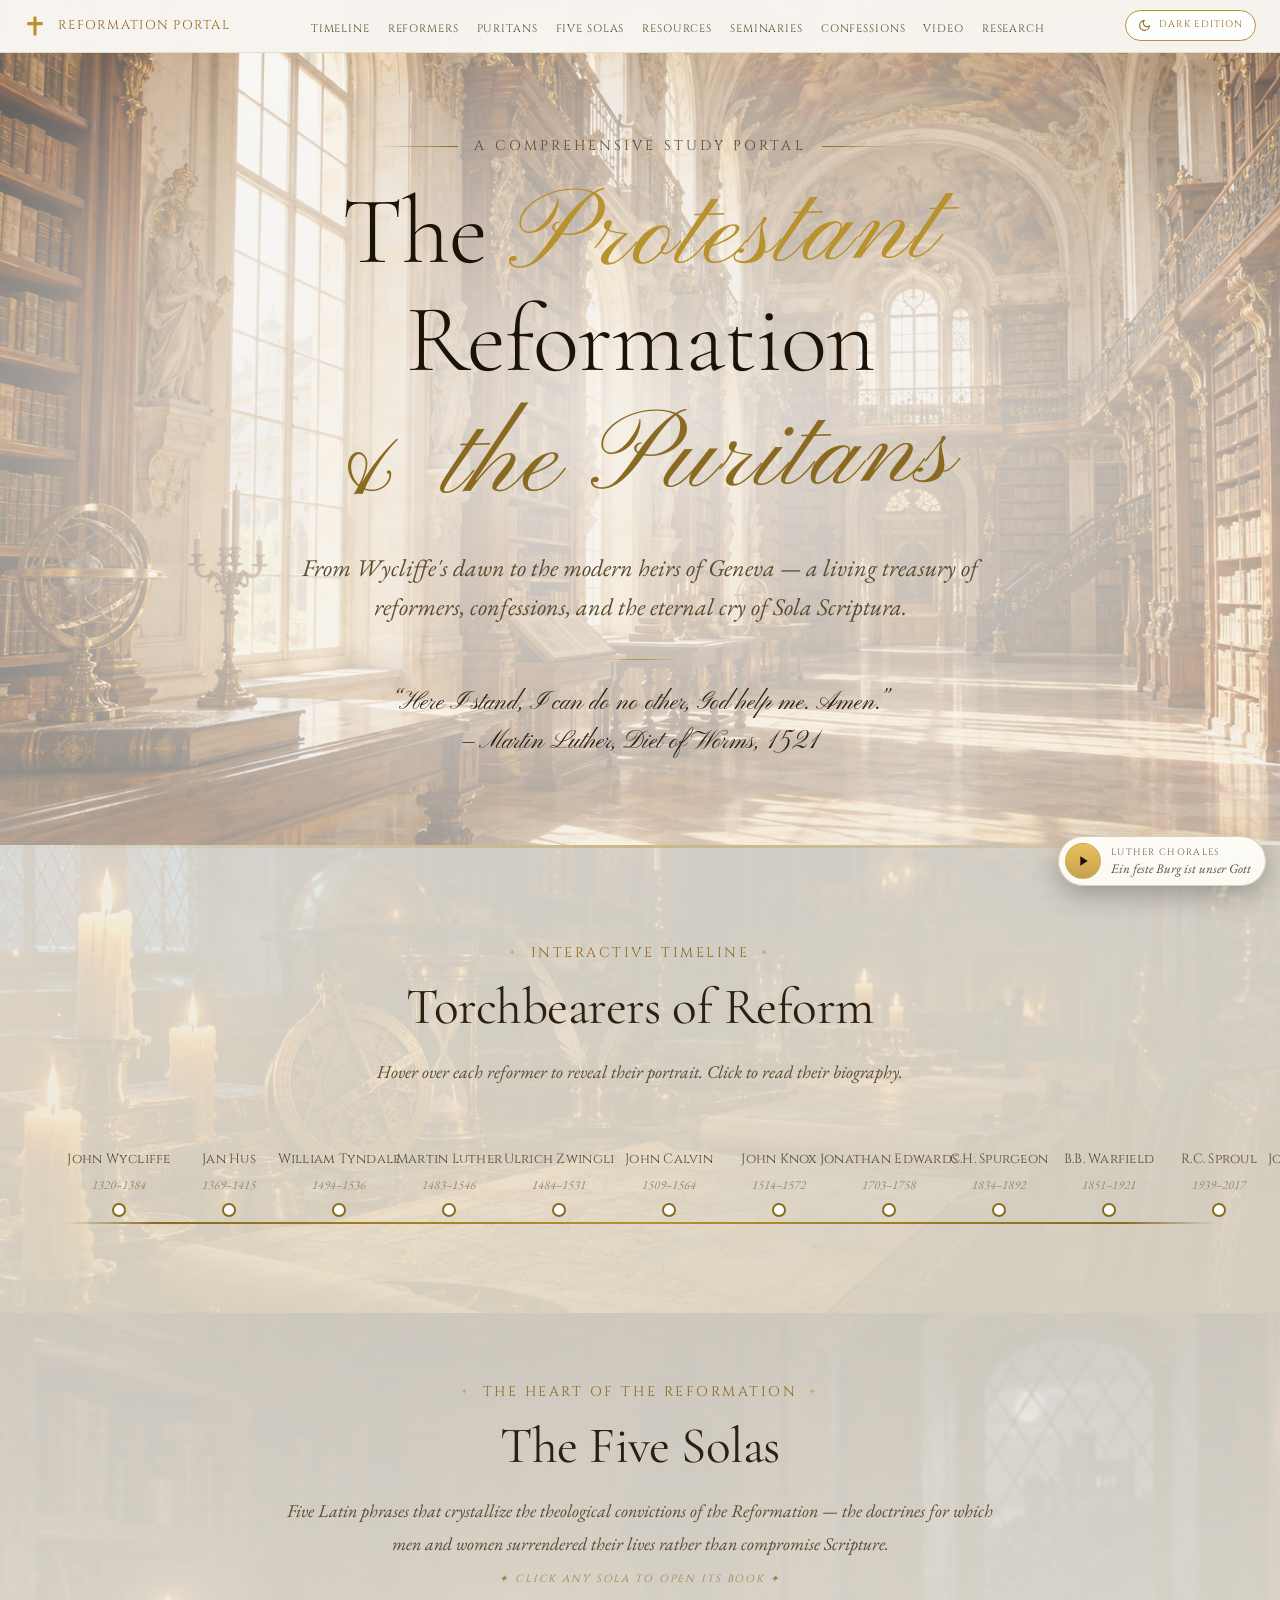
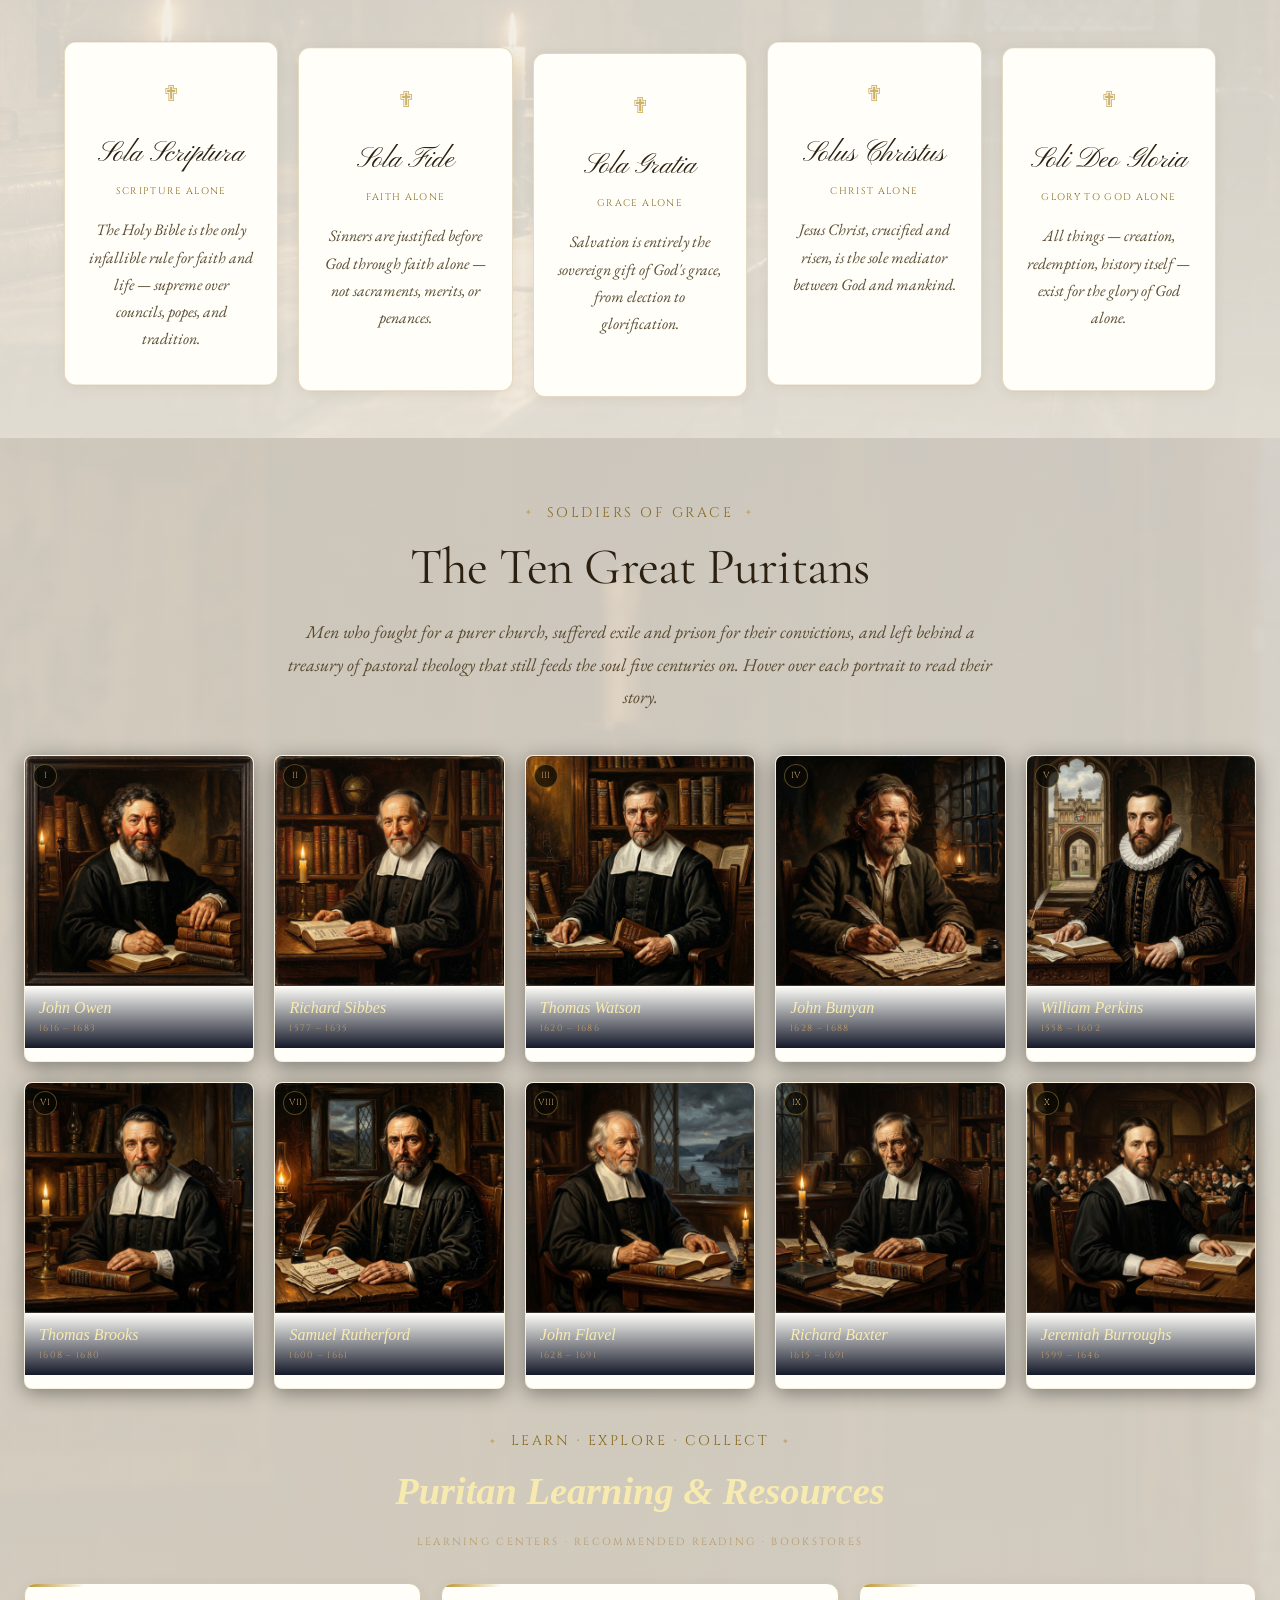
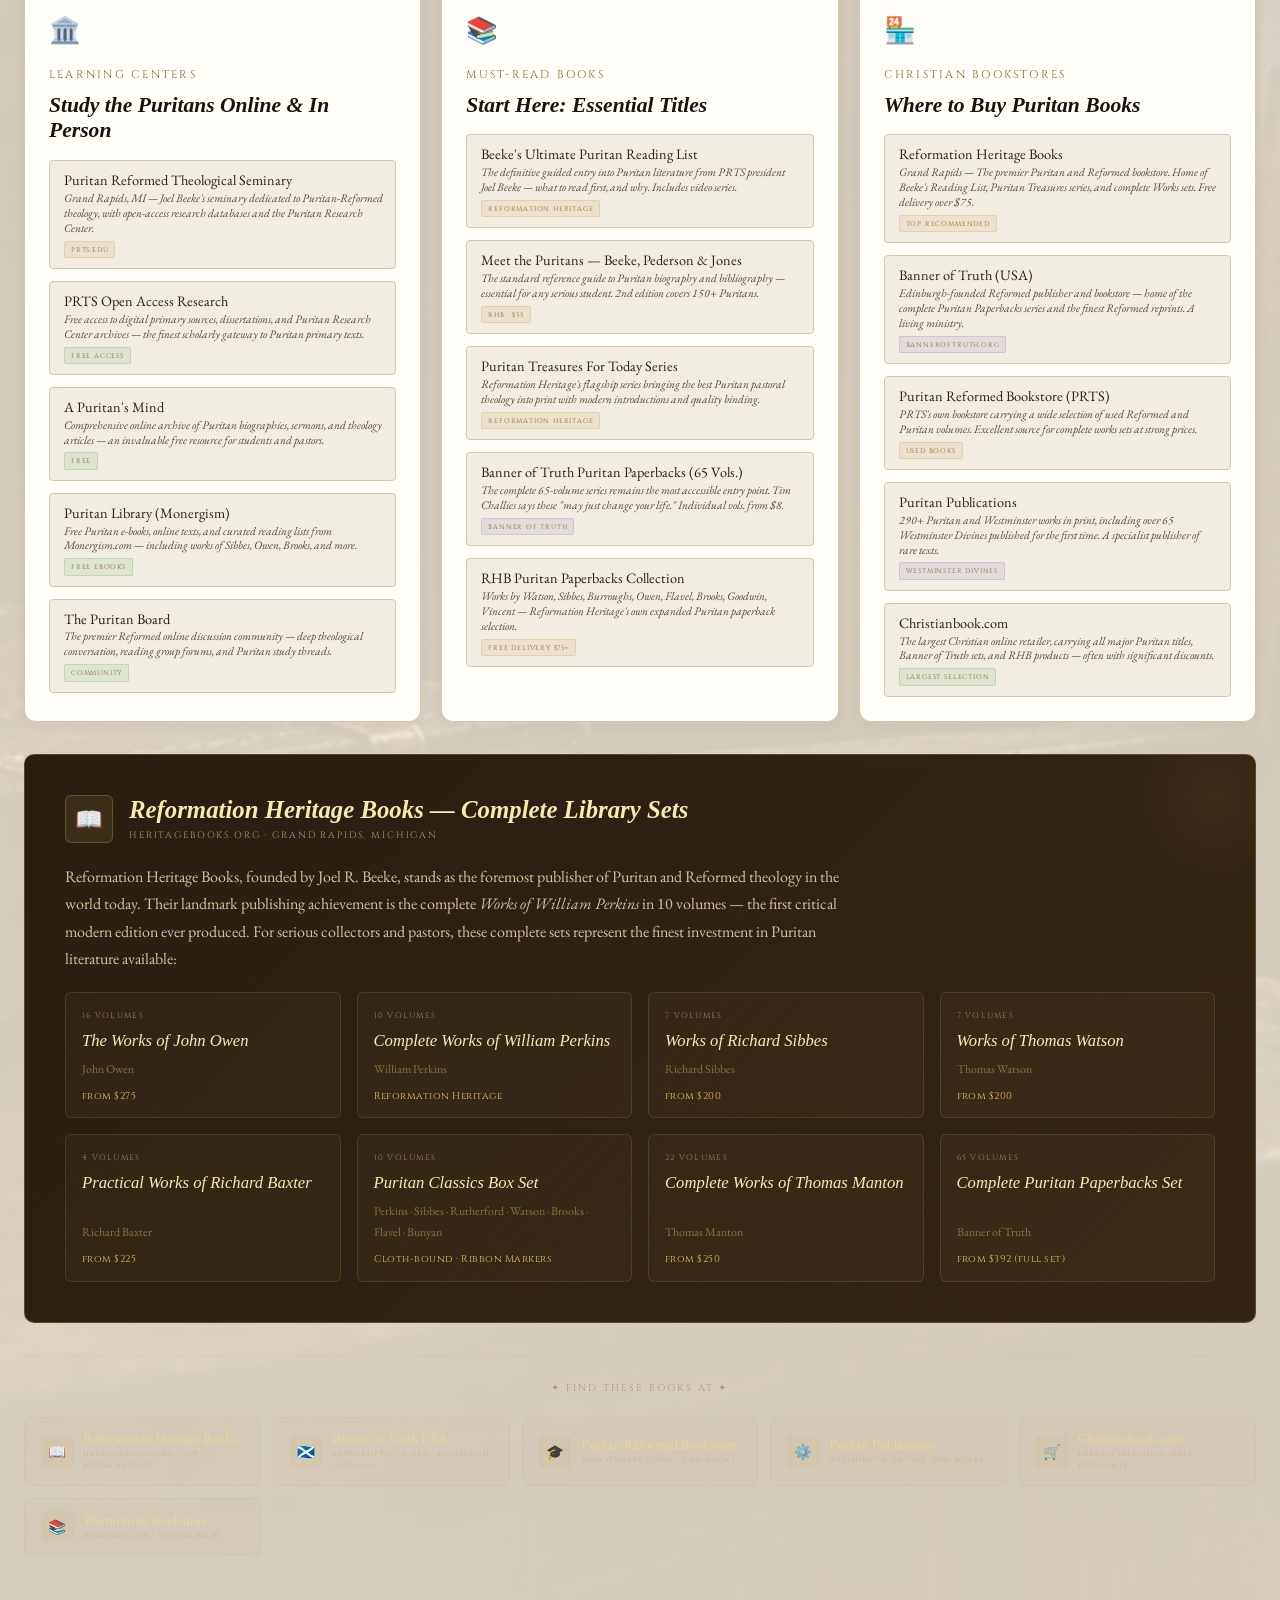
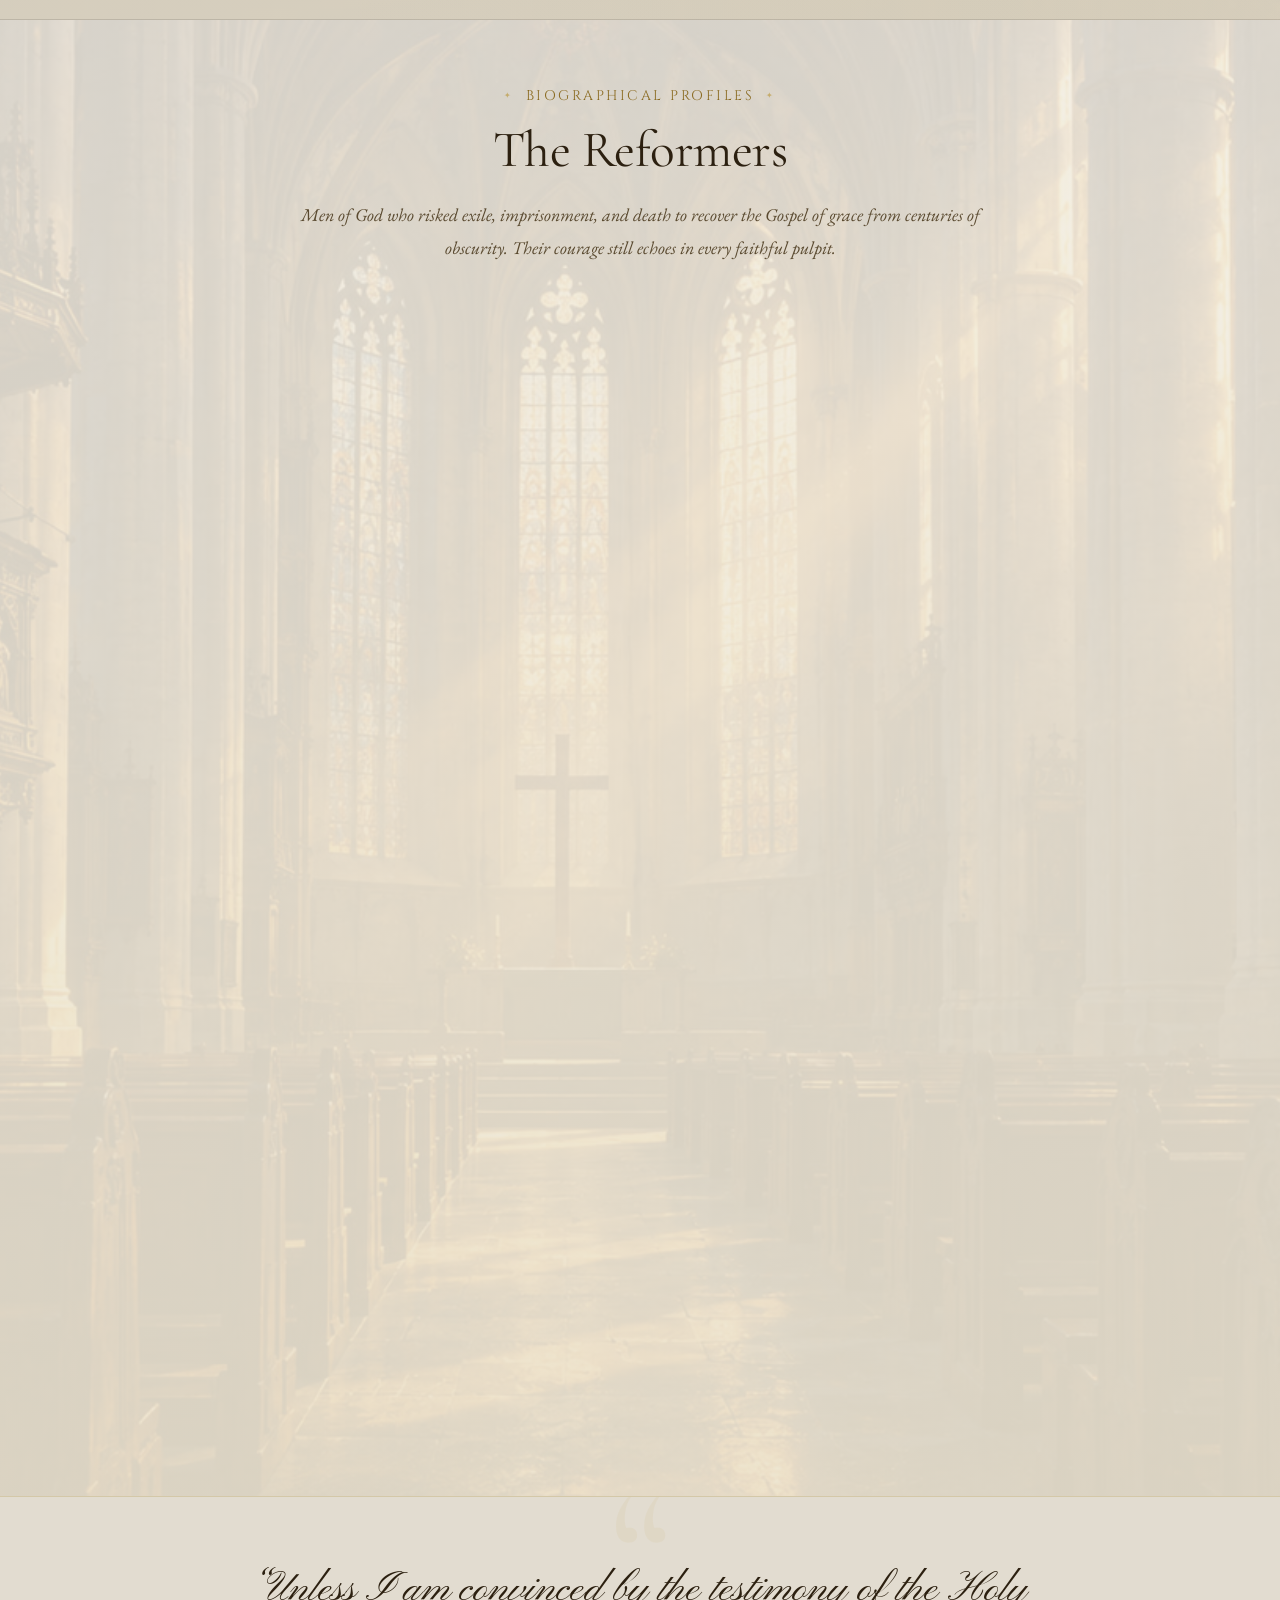
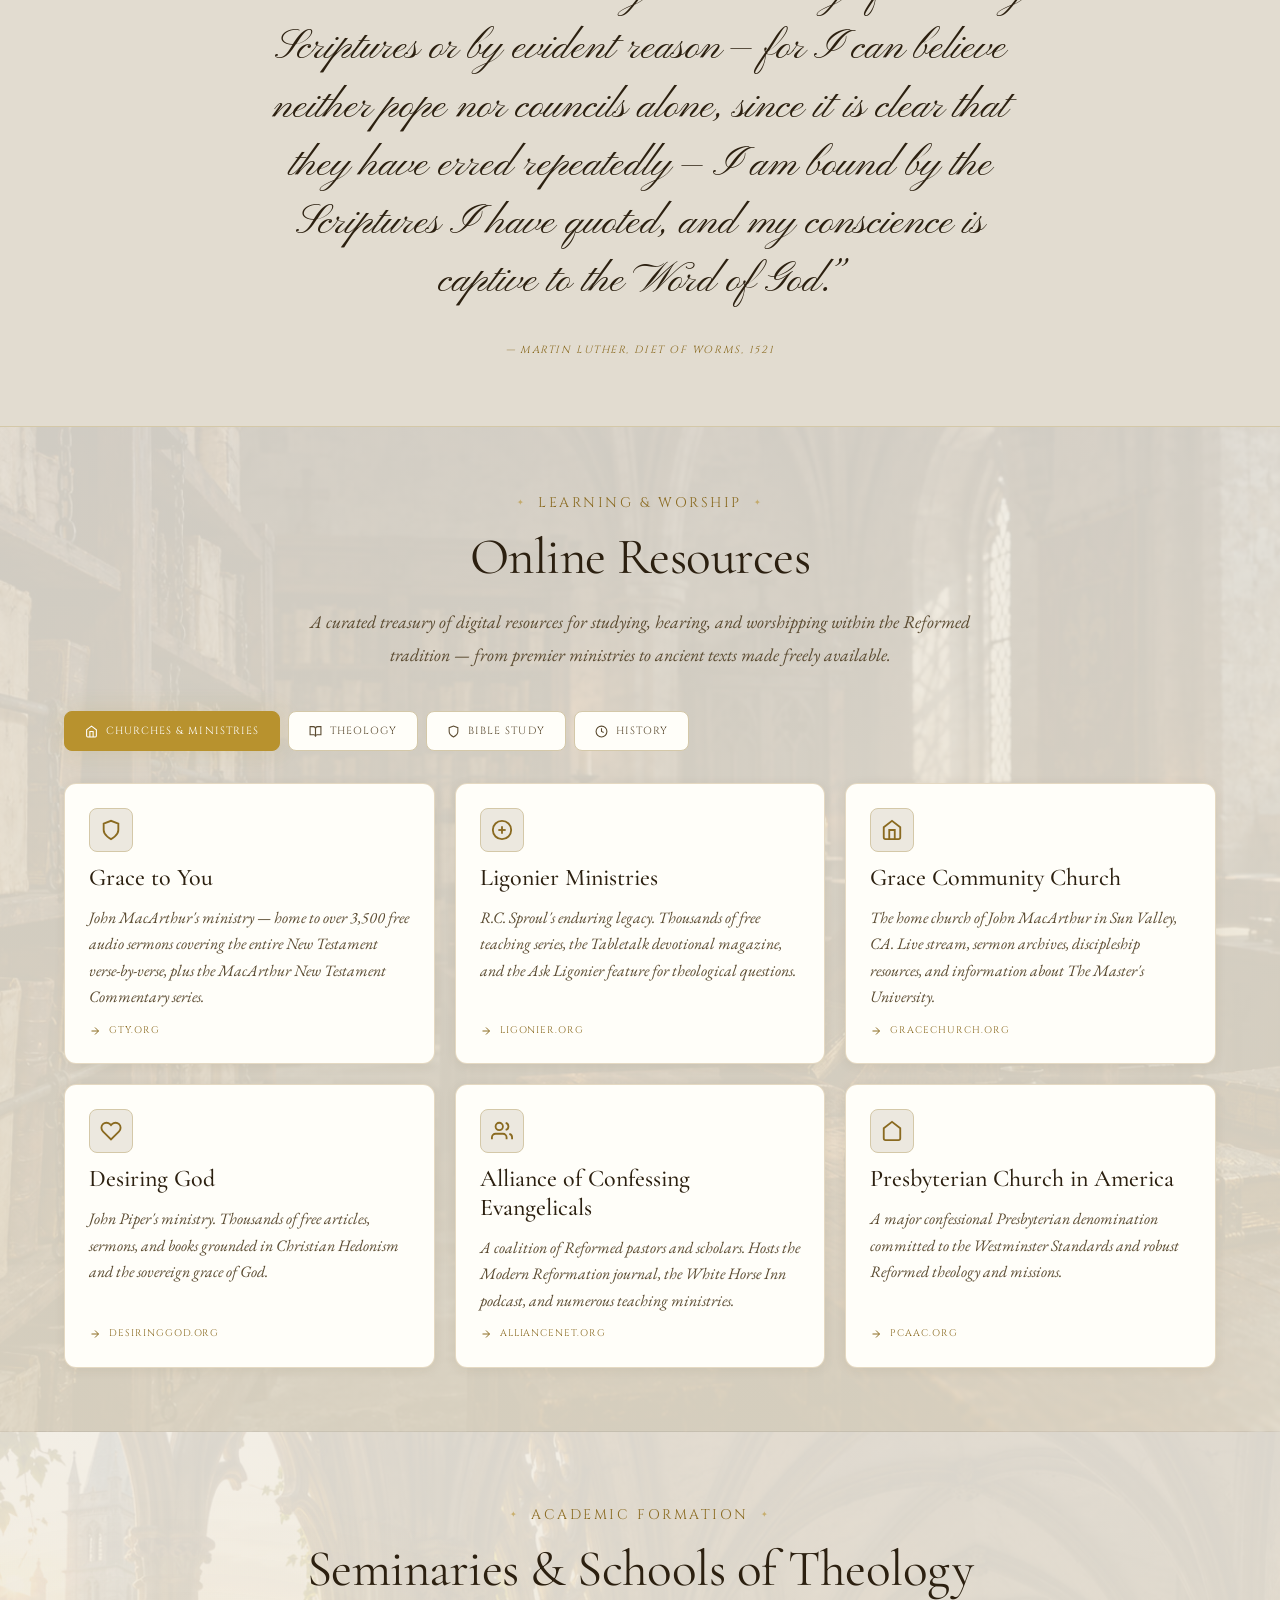
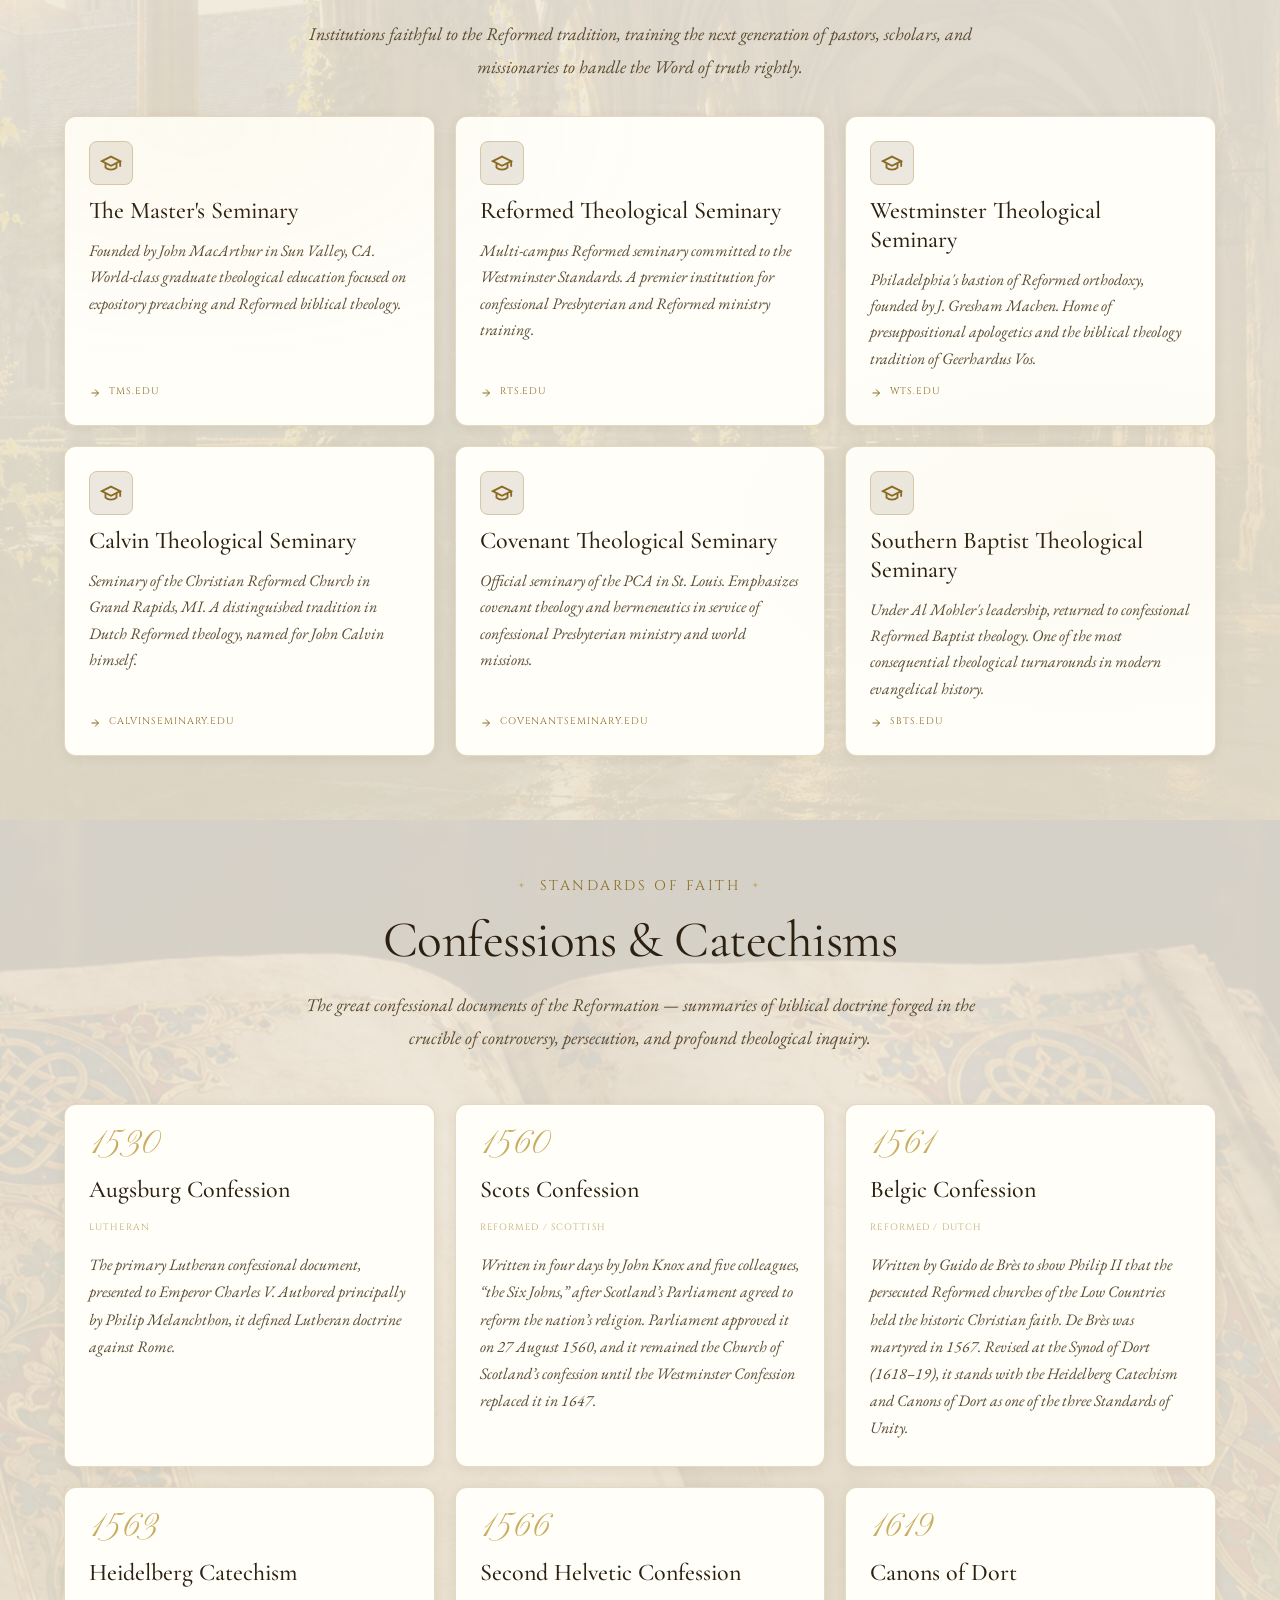
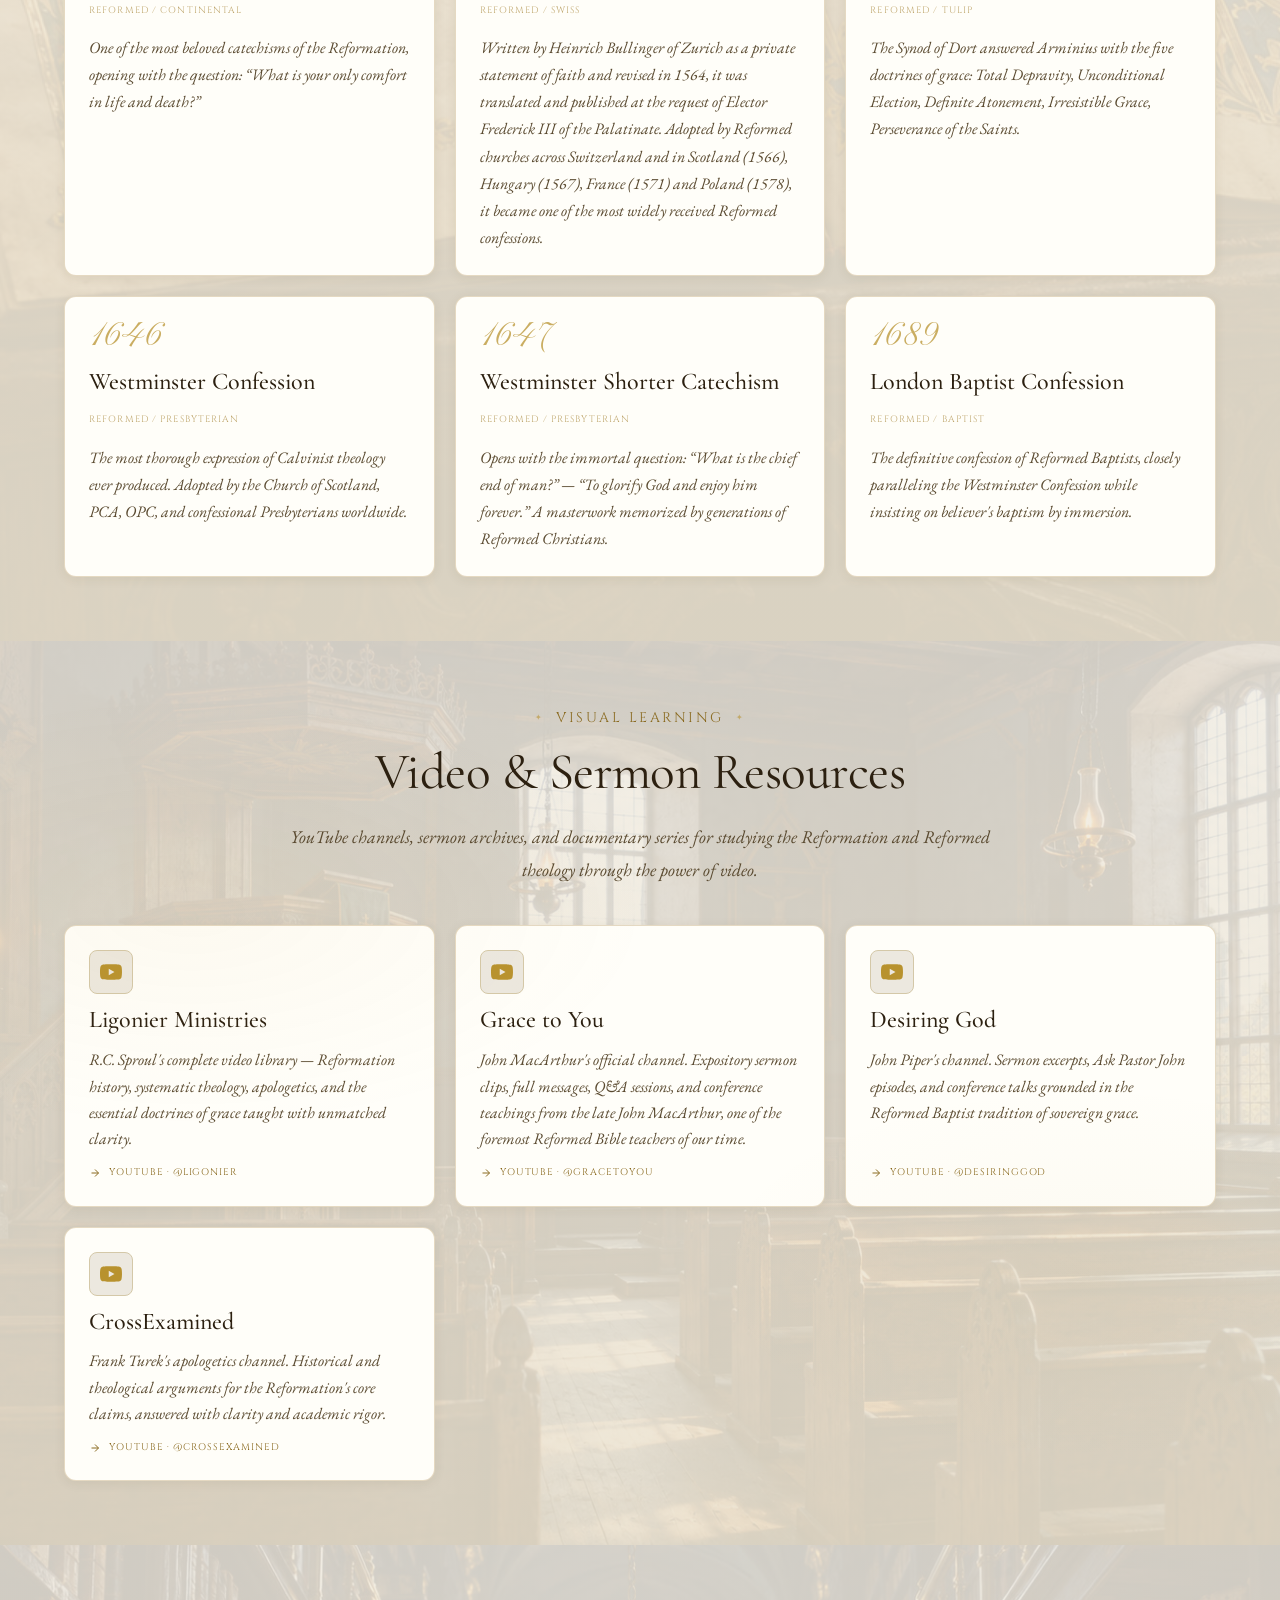
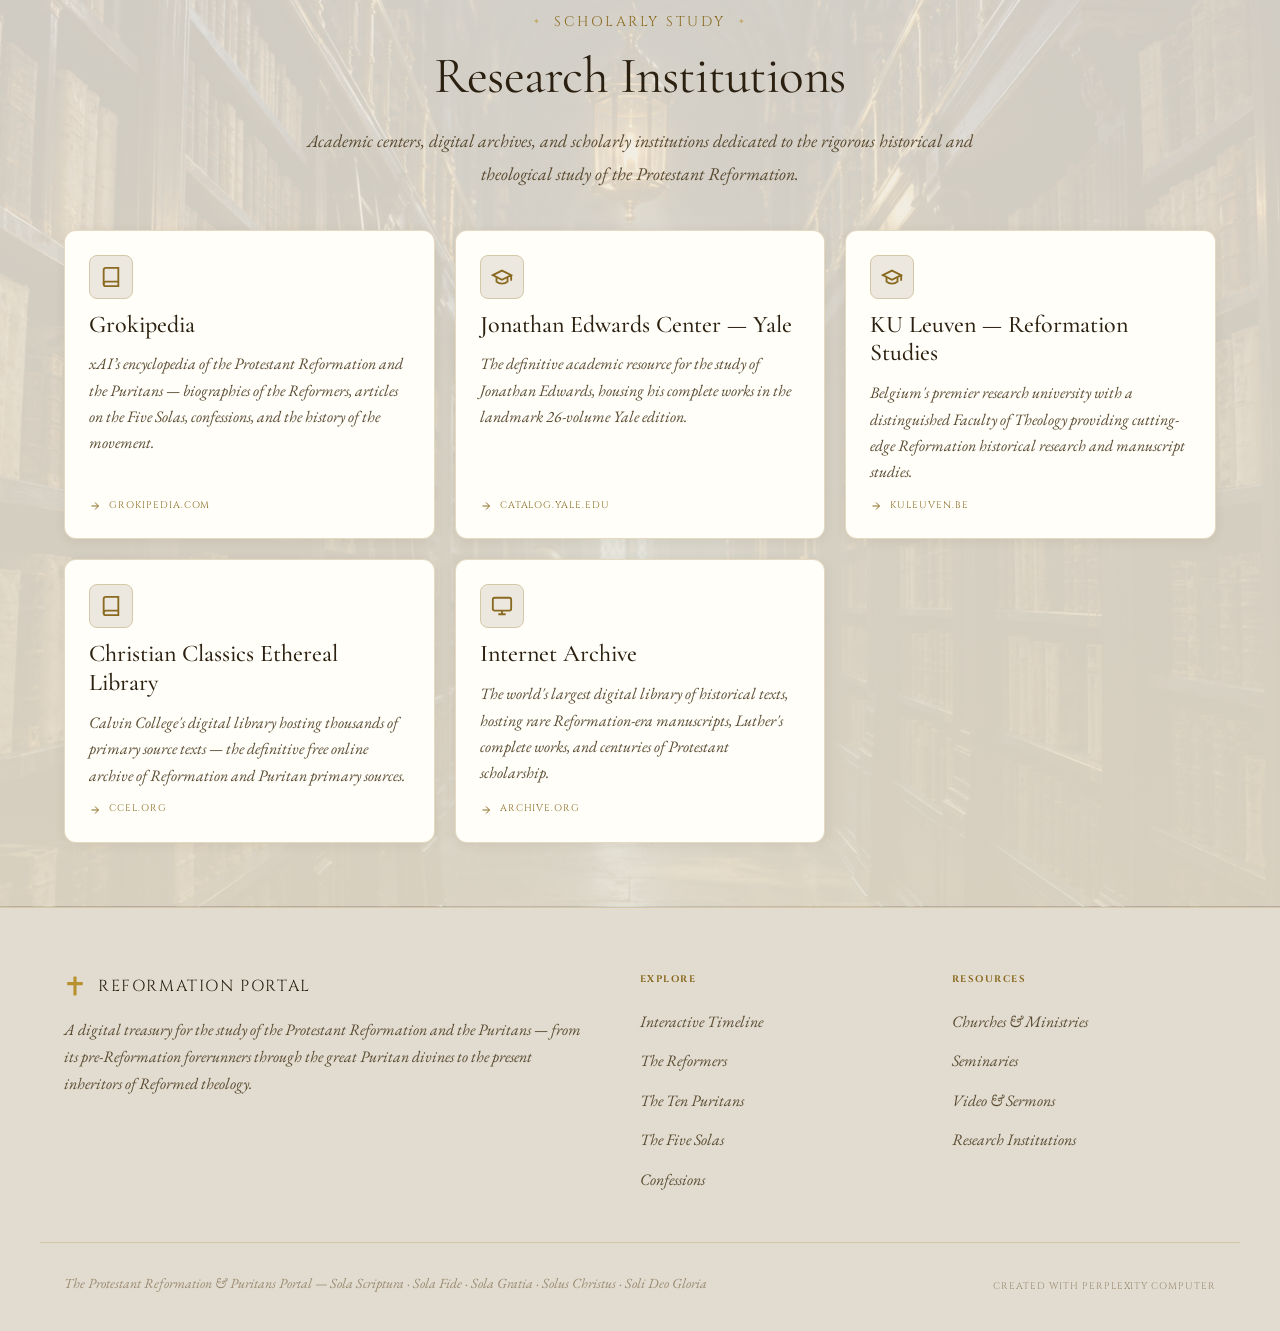
==== commit 942b1964: "Add Second Helvetic Confession card (dark and light pages)" ====
--- a/index-light.html
+++ b/index-light.html
@@ -1413,6 +1413,12 @@
         <span class="confession-tradition">Reformed / Continental</span>
         <p class="confession-desc">One of the most beloved catechisms of the Reformation, opening with the question: &ldquo;What is your only comfort in life and death?&rdquo;</p>
       </a>
+      <a class="confession-card reveal" href="https://en.wikipedia.org/wiki/Helvetic_Confessions" target="_blank" rel="noopener noreferrer">
+        <span class="confession-year">1566</span>
+        <h3 class="confession-name">Second Helvetic Confession</h3>
+        <span class="confession-tradition">Reformed / Swiss</span>
+        <p class="confession-desc">Written by Heinrich Bullinger of Zurich as a private statement of faith and revised in 1564, it was translated and published at the request of Elector Frederick III of the Palatinate. Adopted by Reformed churches across Switzerland and in Scotland (1566), Hungary (1567), France (1571) and Poland (1578), it became one of the most widely received Reformed confessions.</p>
+      </a>
       <a class="confession-card reveal" href="https://grokipedia.com/page/Canons_of_Dort" target="_blank" rel="noopener noreferrer">
         <span class="confession-year">1619</span>
         <h3 class="confession-name">Canons of Dort</h3>
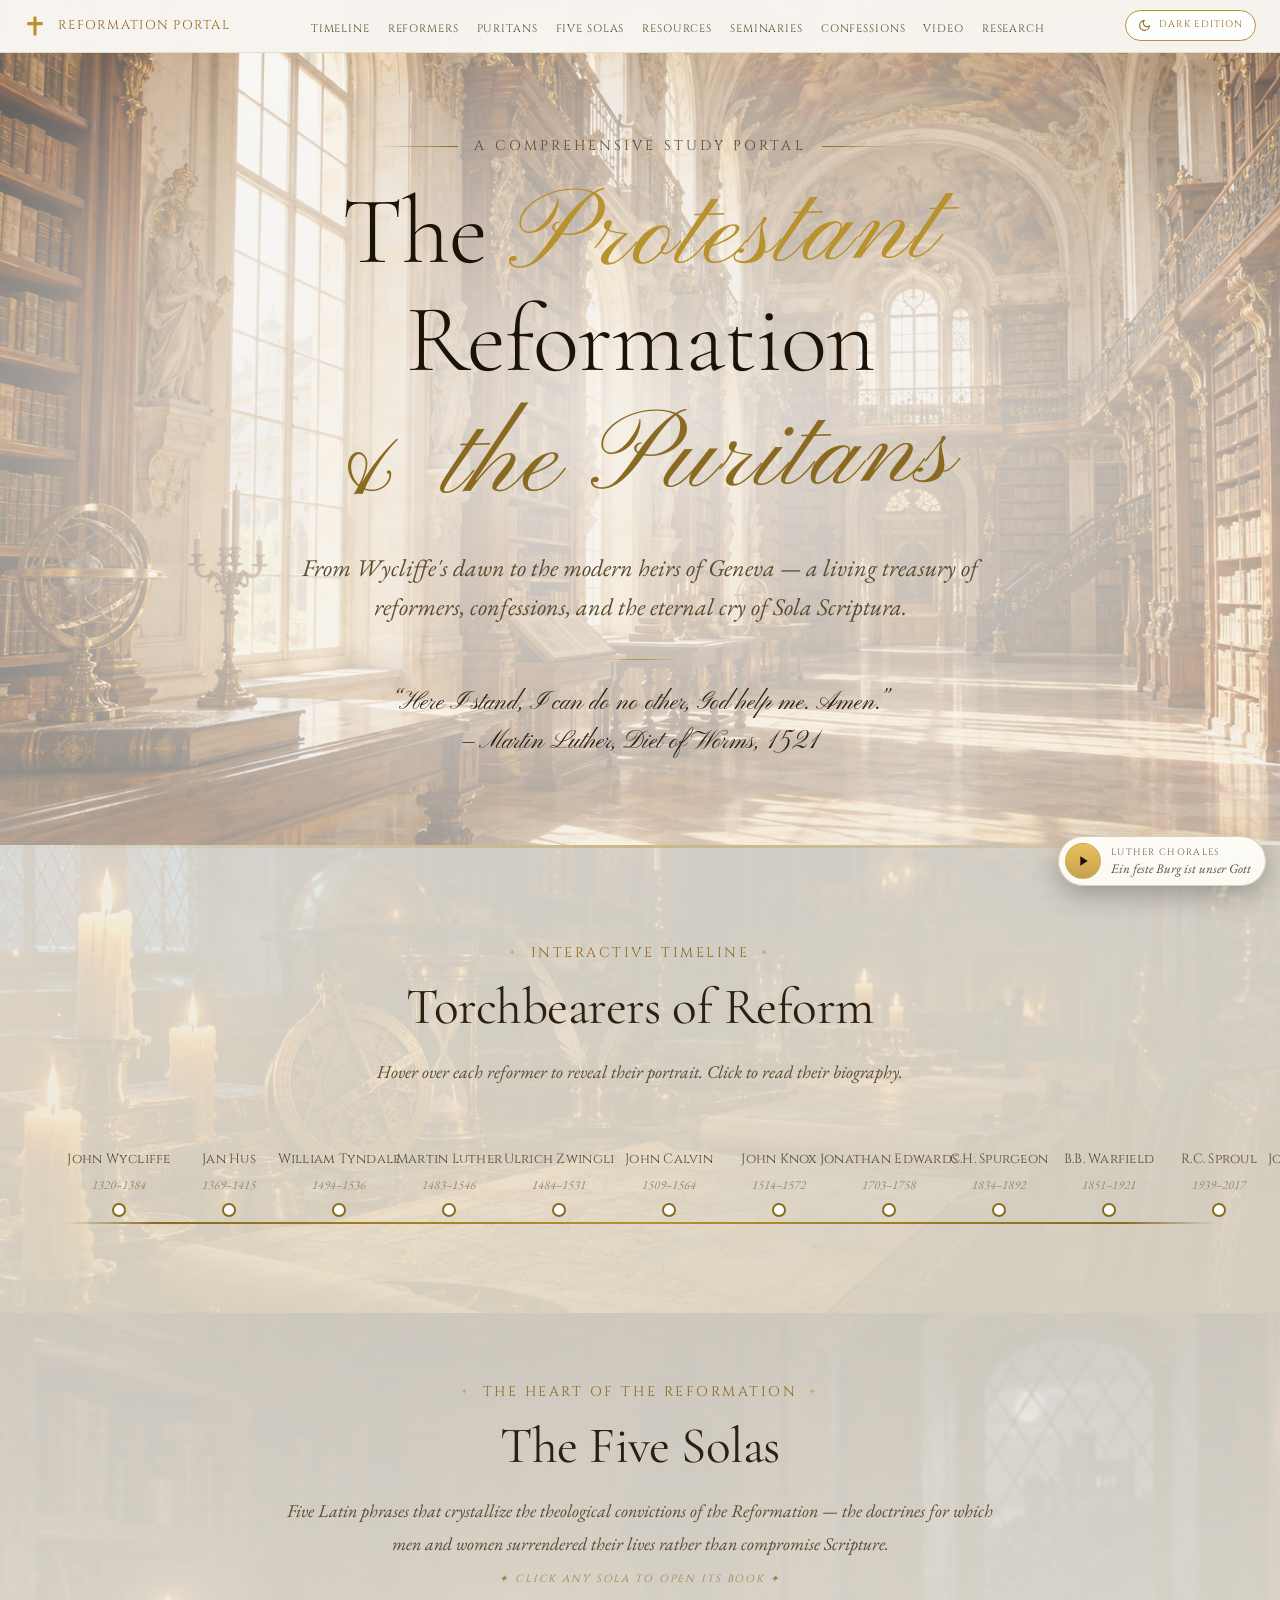
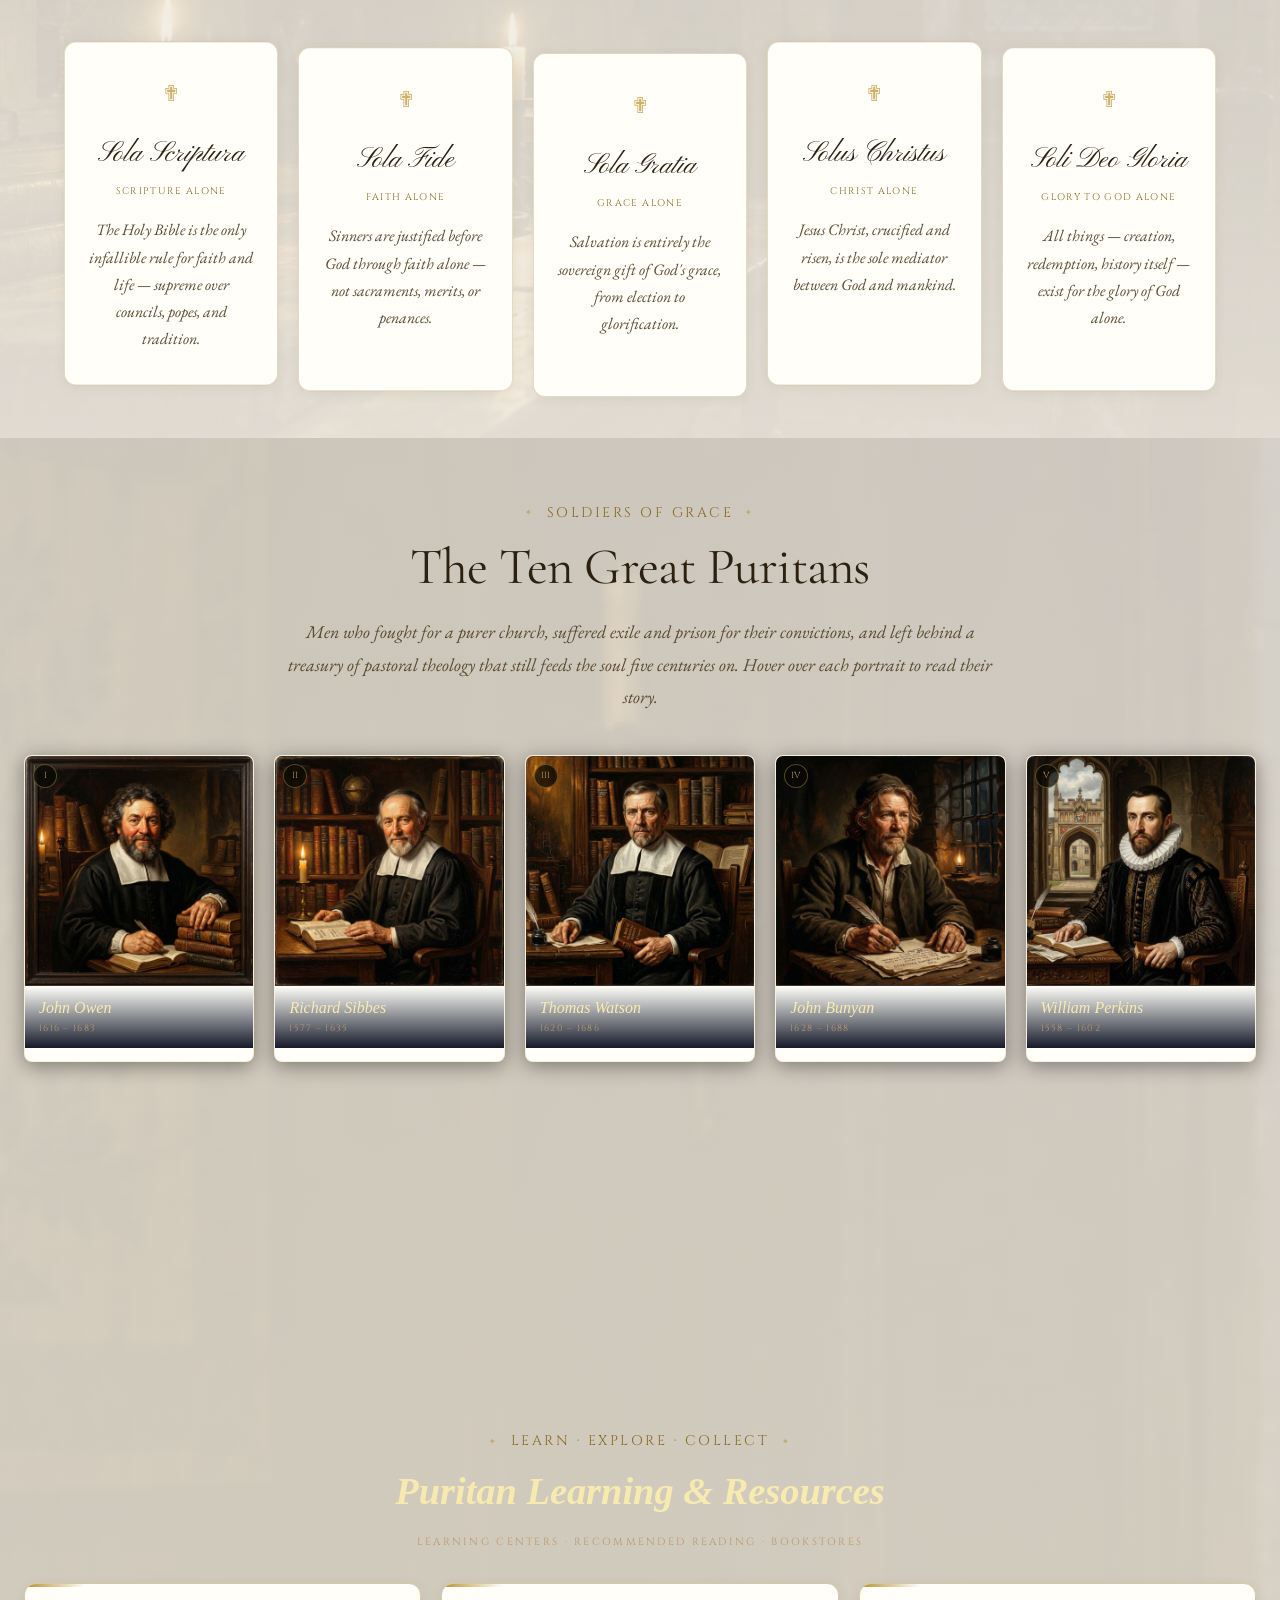
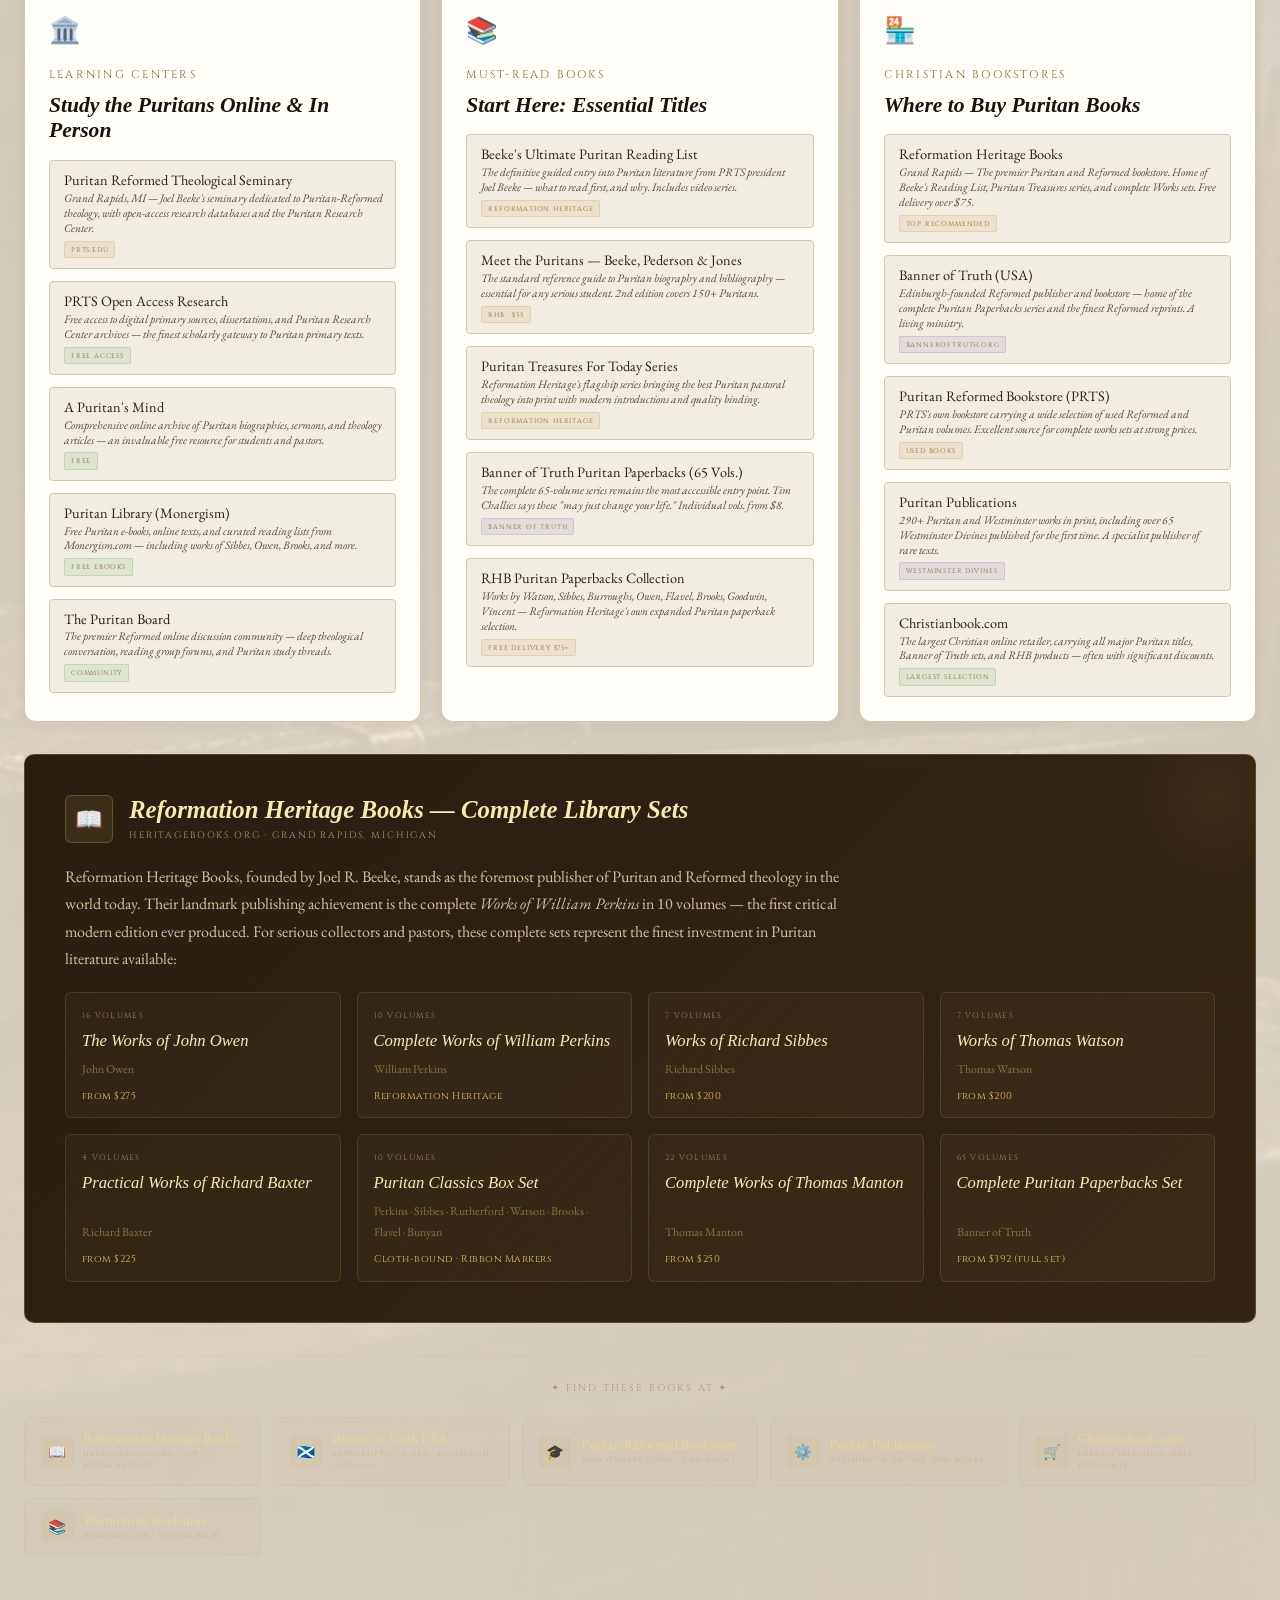
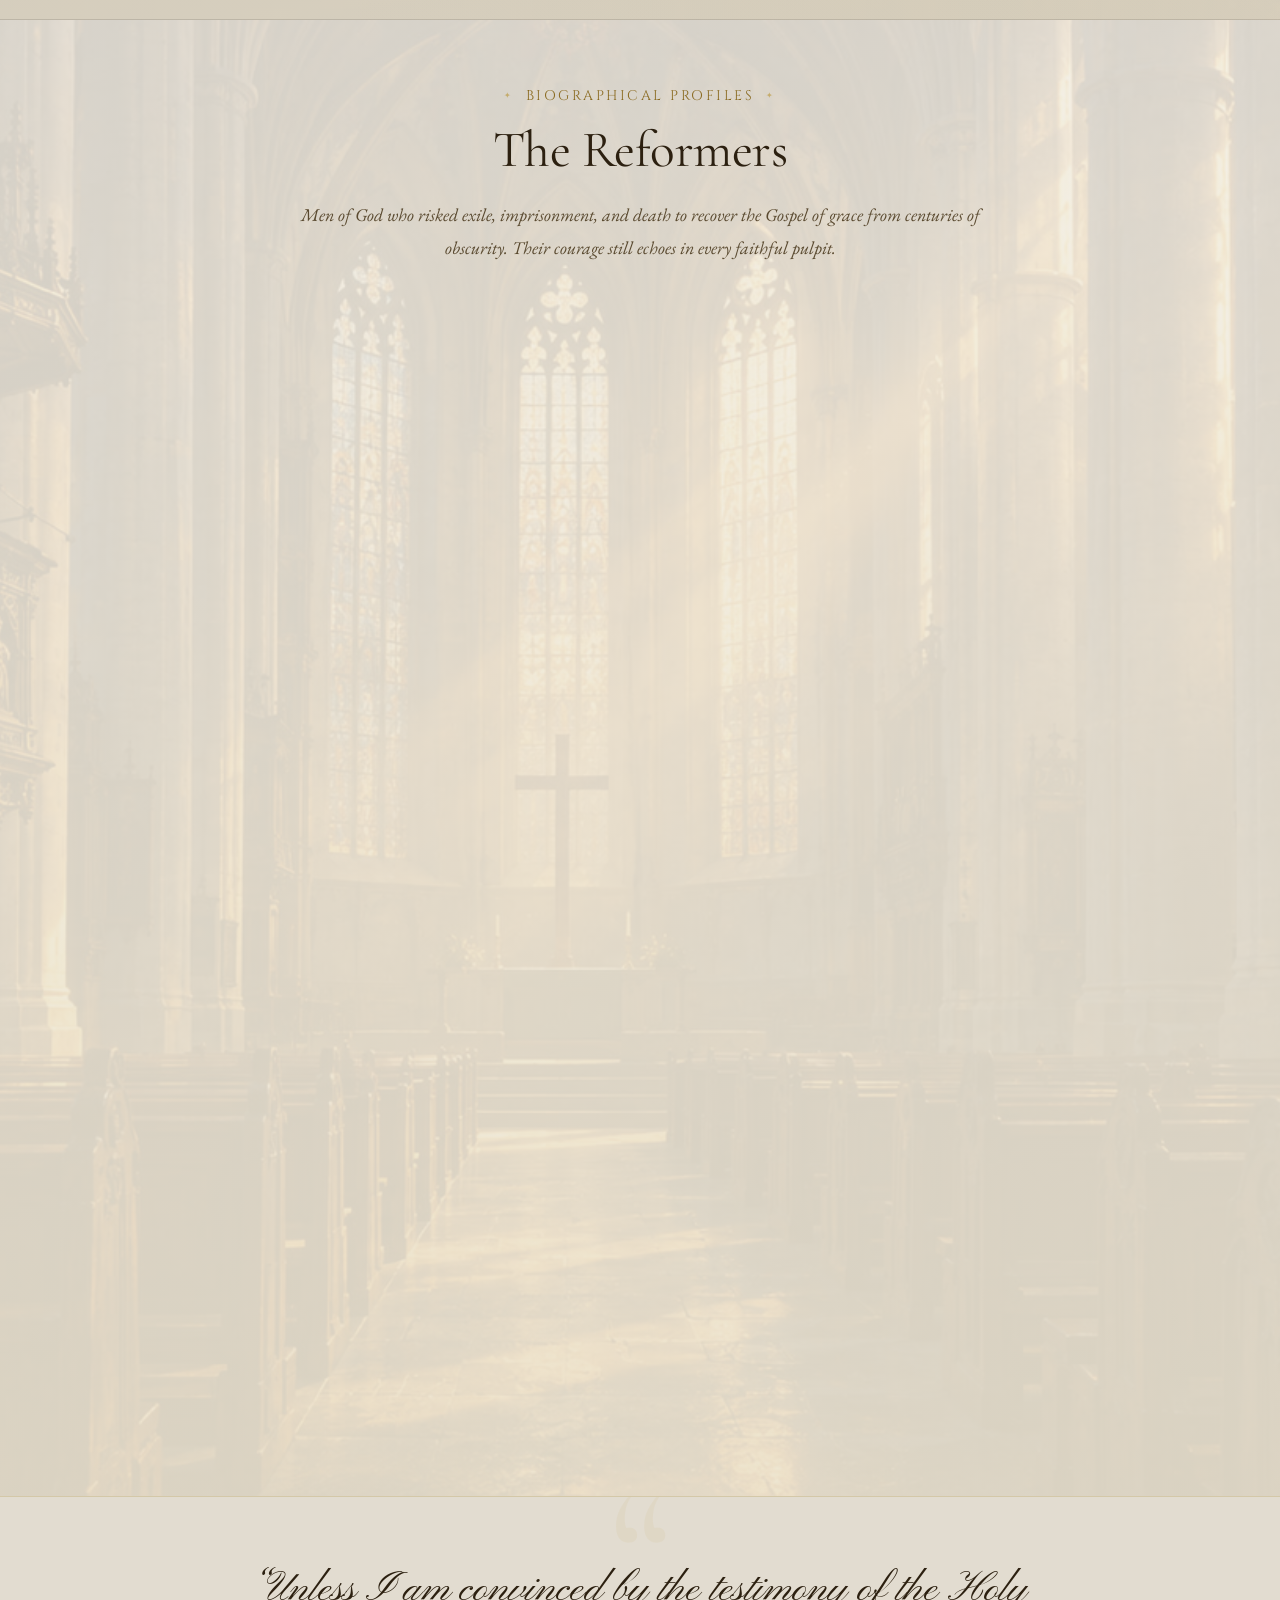
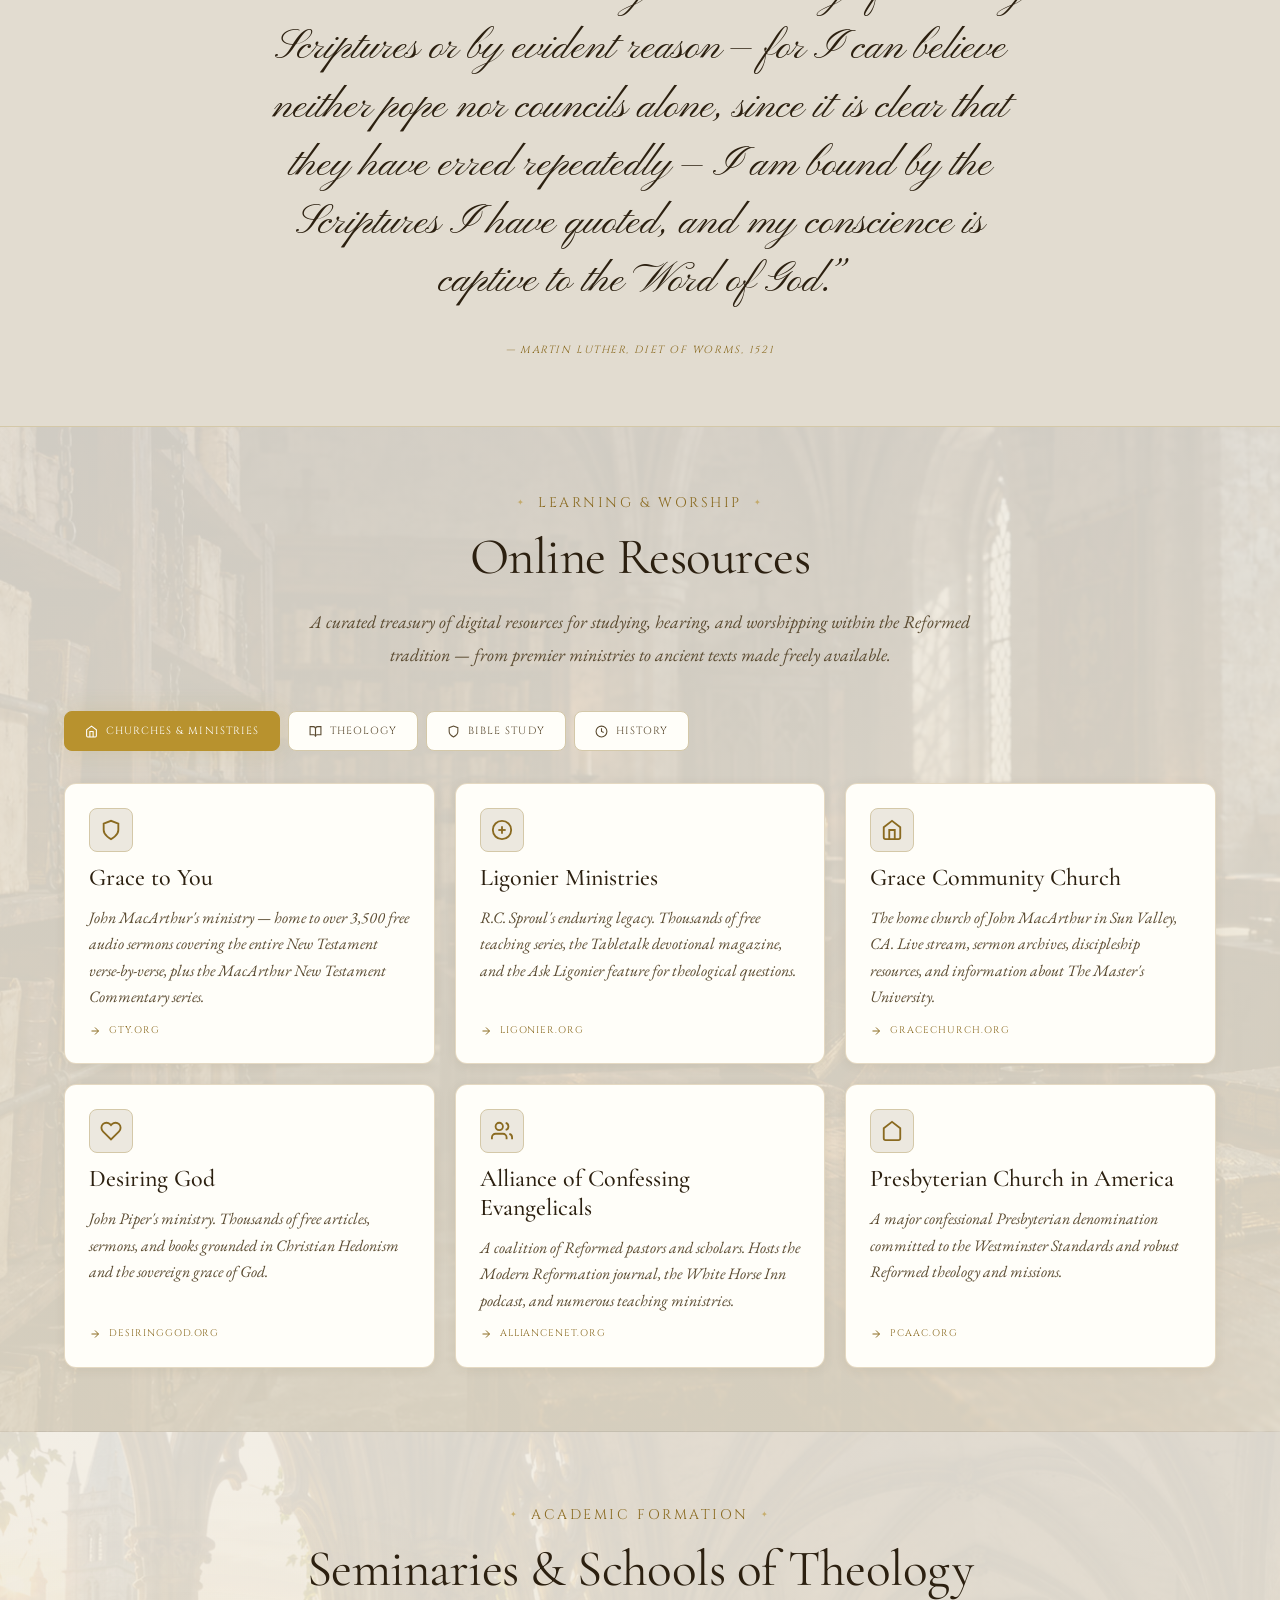
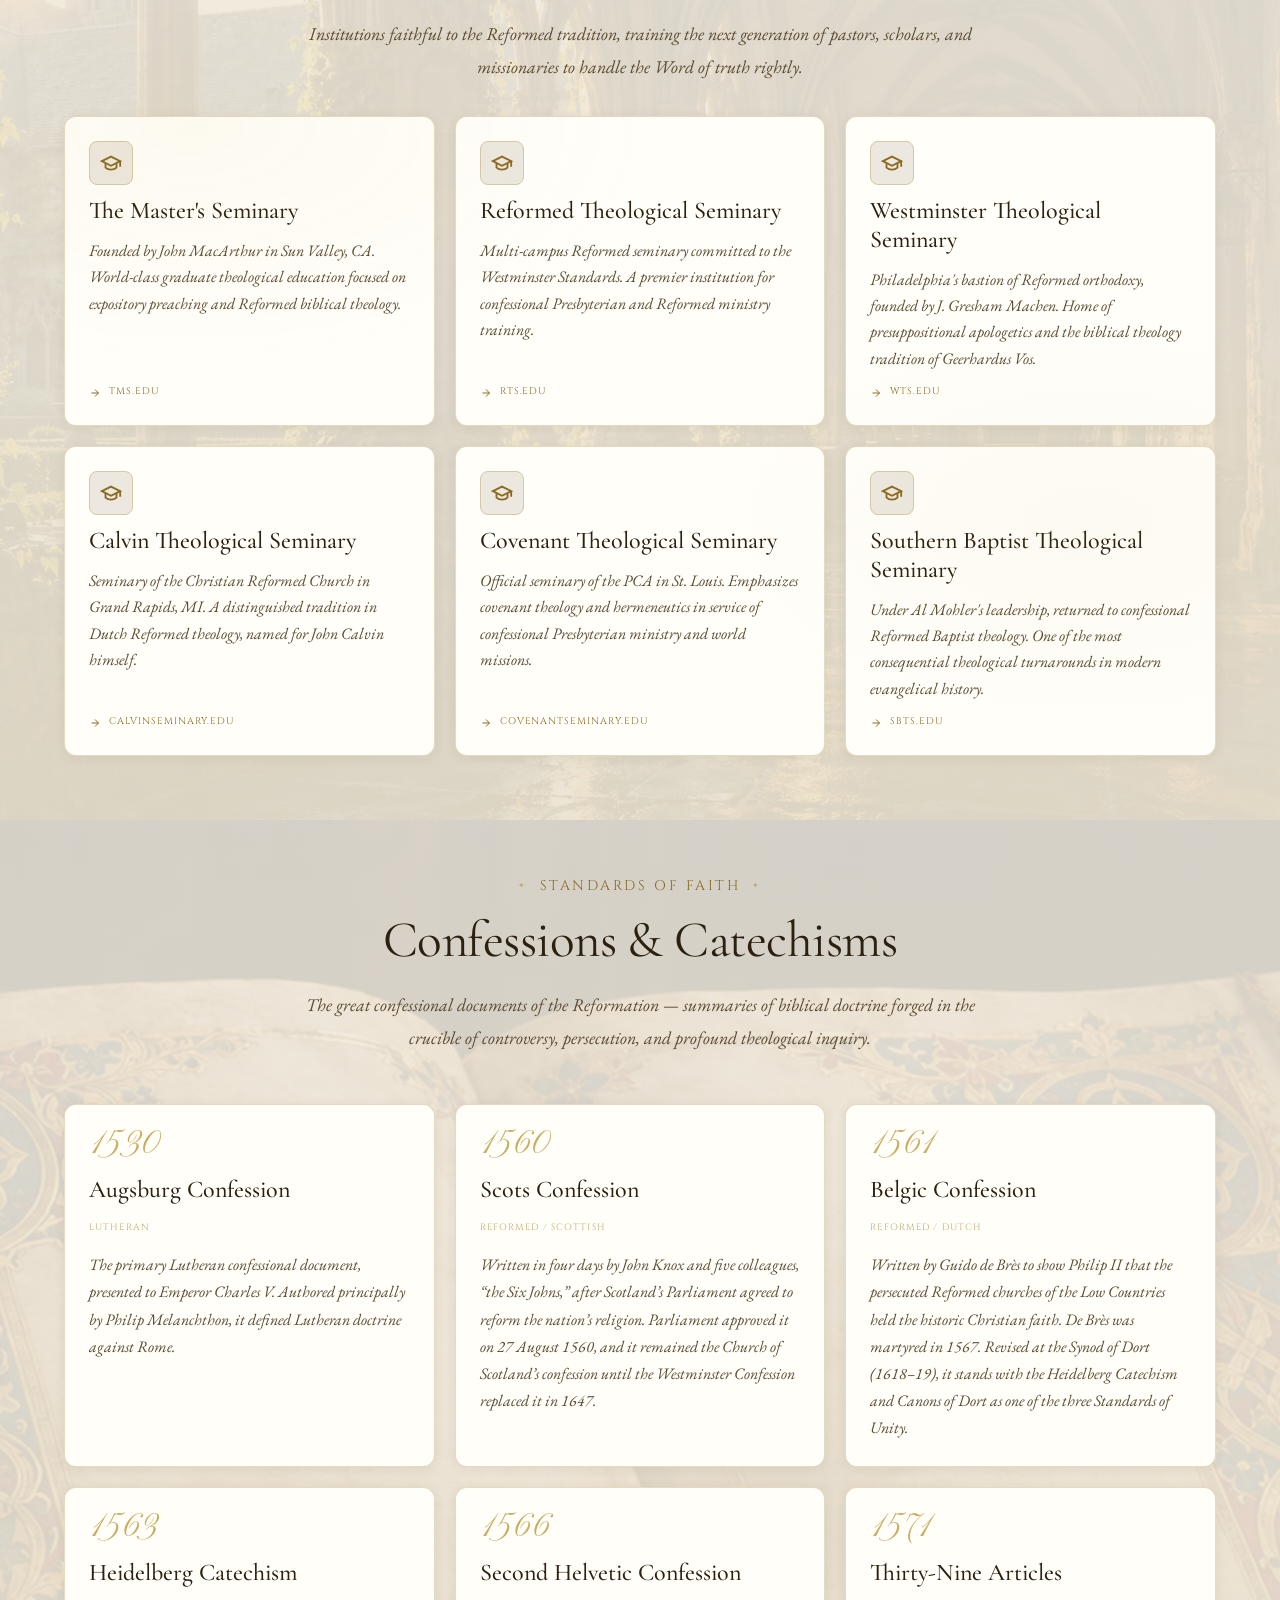
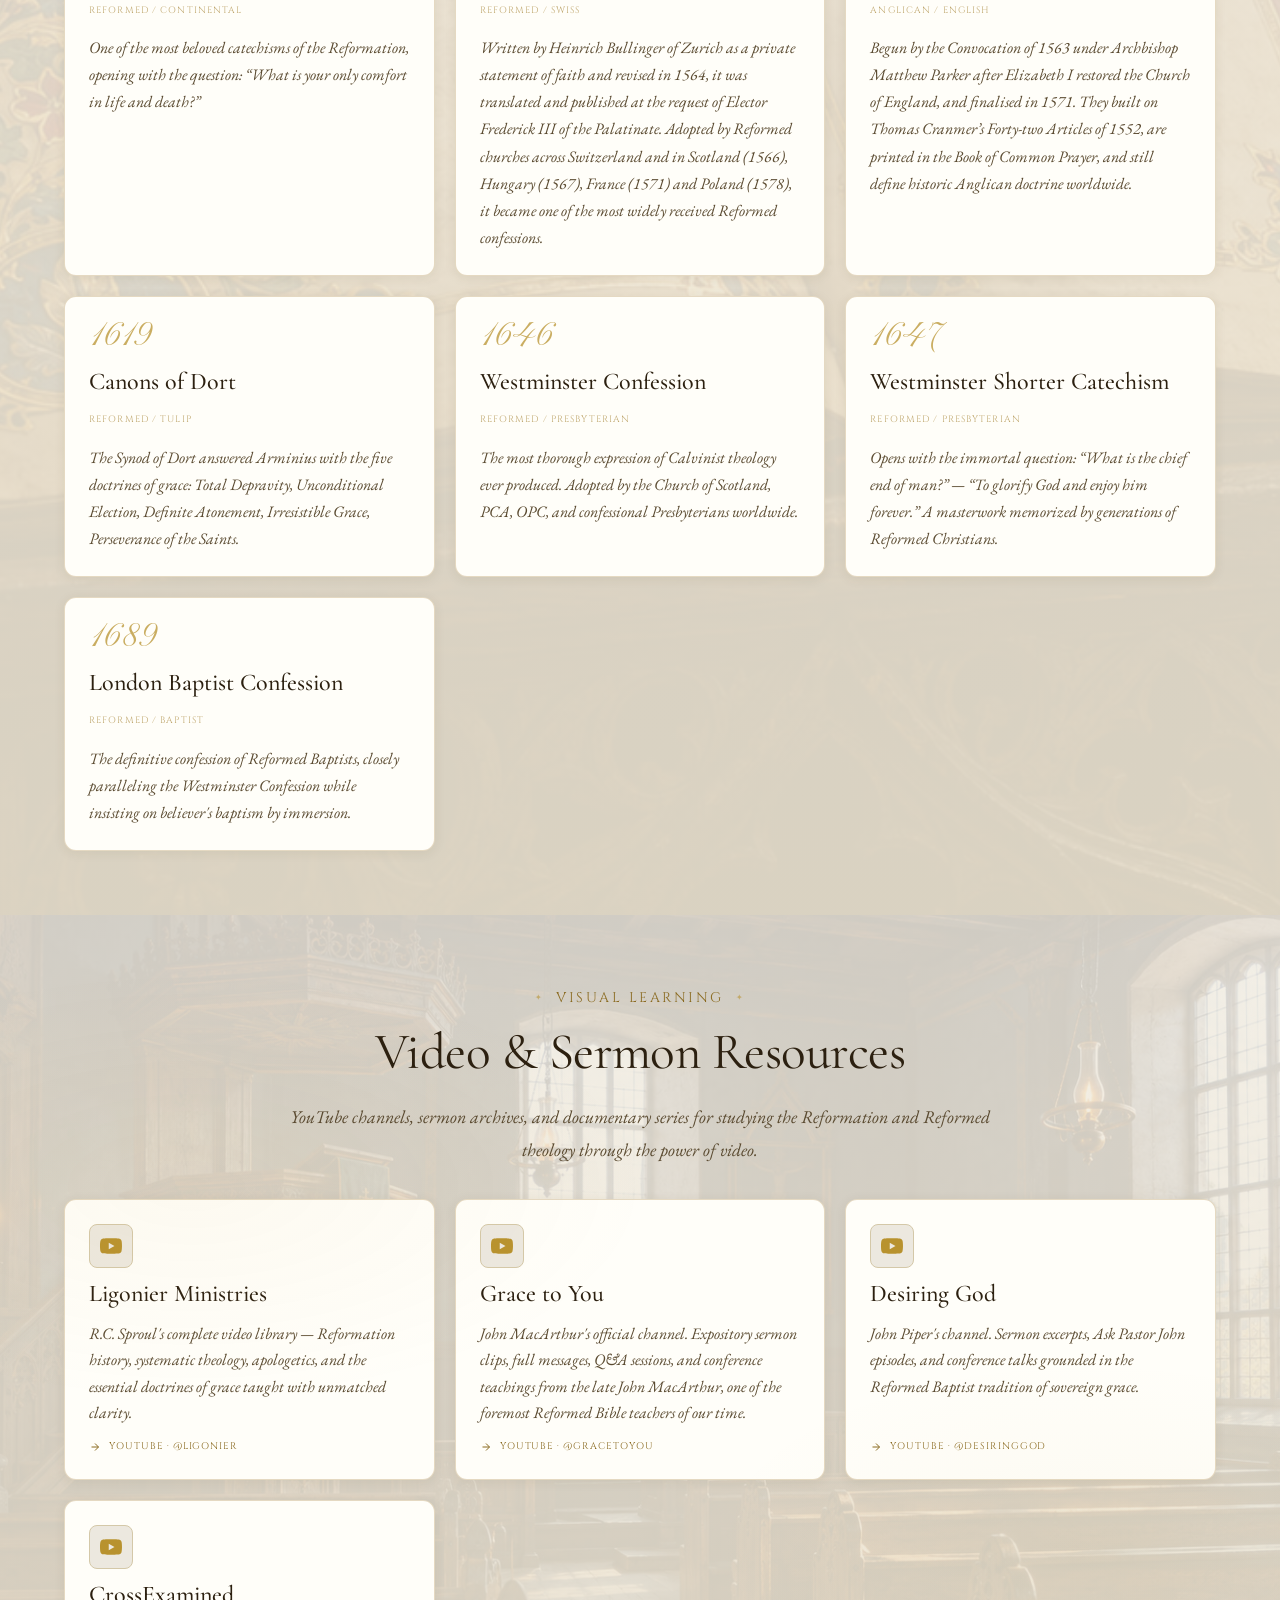
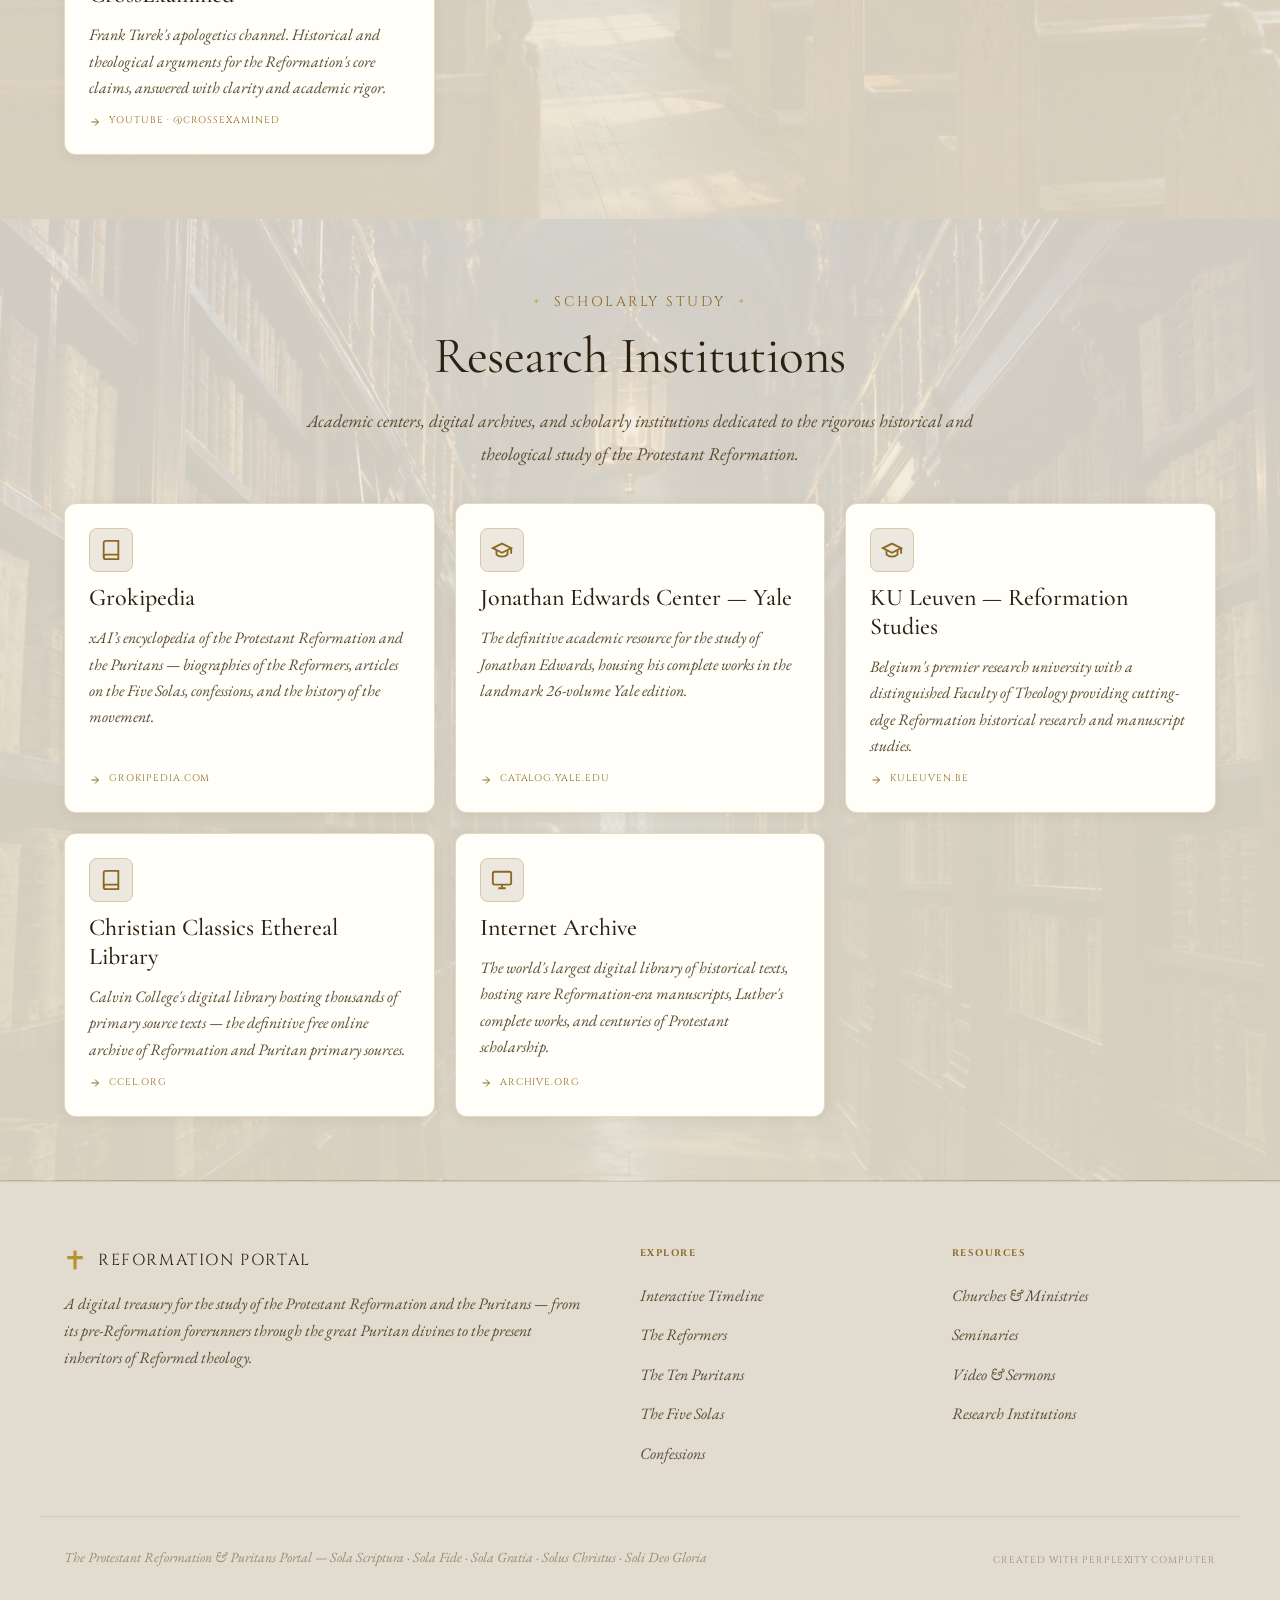
==== commit 646cb776: "Add Thirty-Nine Articles card (dark and light pages)" ====
--- a/index-light.html
+++ b/index-light.html
@@ -1419,6 +1419,12 @@
         <span class="confession-tradition">Reformed / Swiss</span>
         <p class="confession-desc">Written by Heinrich Bullinger of Zurich as a private statement of faith and revised in 1564, it was translated and published at the request of Elector Frederick III of the Palatinate. Adopted by Reformed churches across Switzerland and in Scotland (1566), Hungary (1567), France (1571) and Poland (1578), it became one of the most widely received Reformed confessions.</p>
       </a>
+      <a class="confession-card reveal" href="https://en.wikipedia.org/wiki/Thirty-nine_Articles" target="_blank" rel="noopener noreferrer">
+        <span class="confession-year">1571</span>
+        <h3 class="confession-name">Thirty-Nine Articles</h3>
+        <span class="confession-tradition">Anglican / English</span>
+        <p class="confession-desc">Begun by the Convocation of 1563 under Archbishop Matthew Parker after Elizabeth I restored the Church of England, and finalised in 1571. They built on Thomas Cranmer&rsquo;s Forty-two Articles of 1552, are printed in the Book of Common Prayer, and still define historic Anglican doctrine worldwide.</p>
+      </a>
       <a class="confession-card reveal" href="https://grokipedia.com/page/Canons_of_Dort" target="_blank" rel="noopener noreferrer">
         <span class="confession-year">1619</span>
         <h3 class="confession-name">Canons of Dort</h3>
